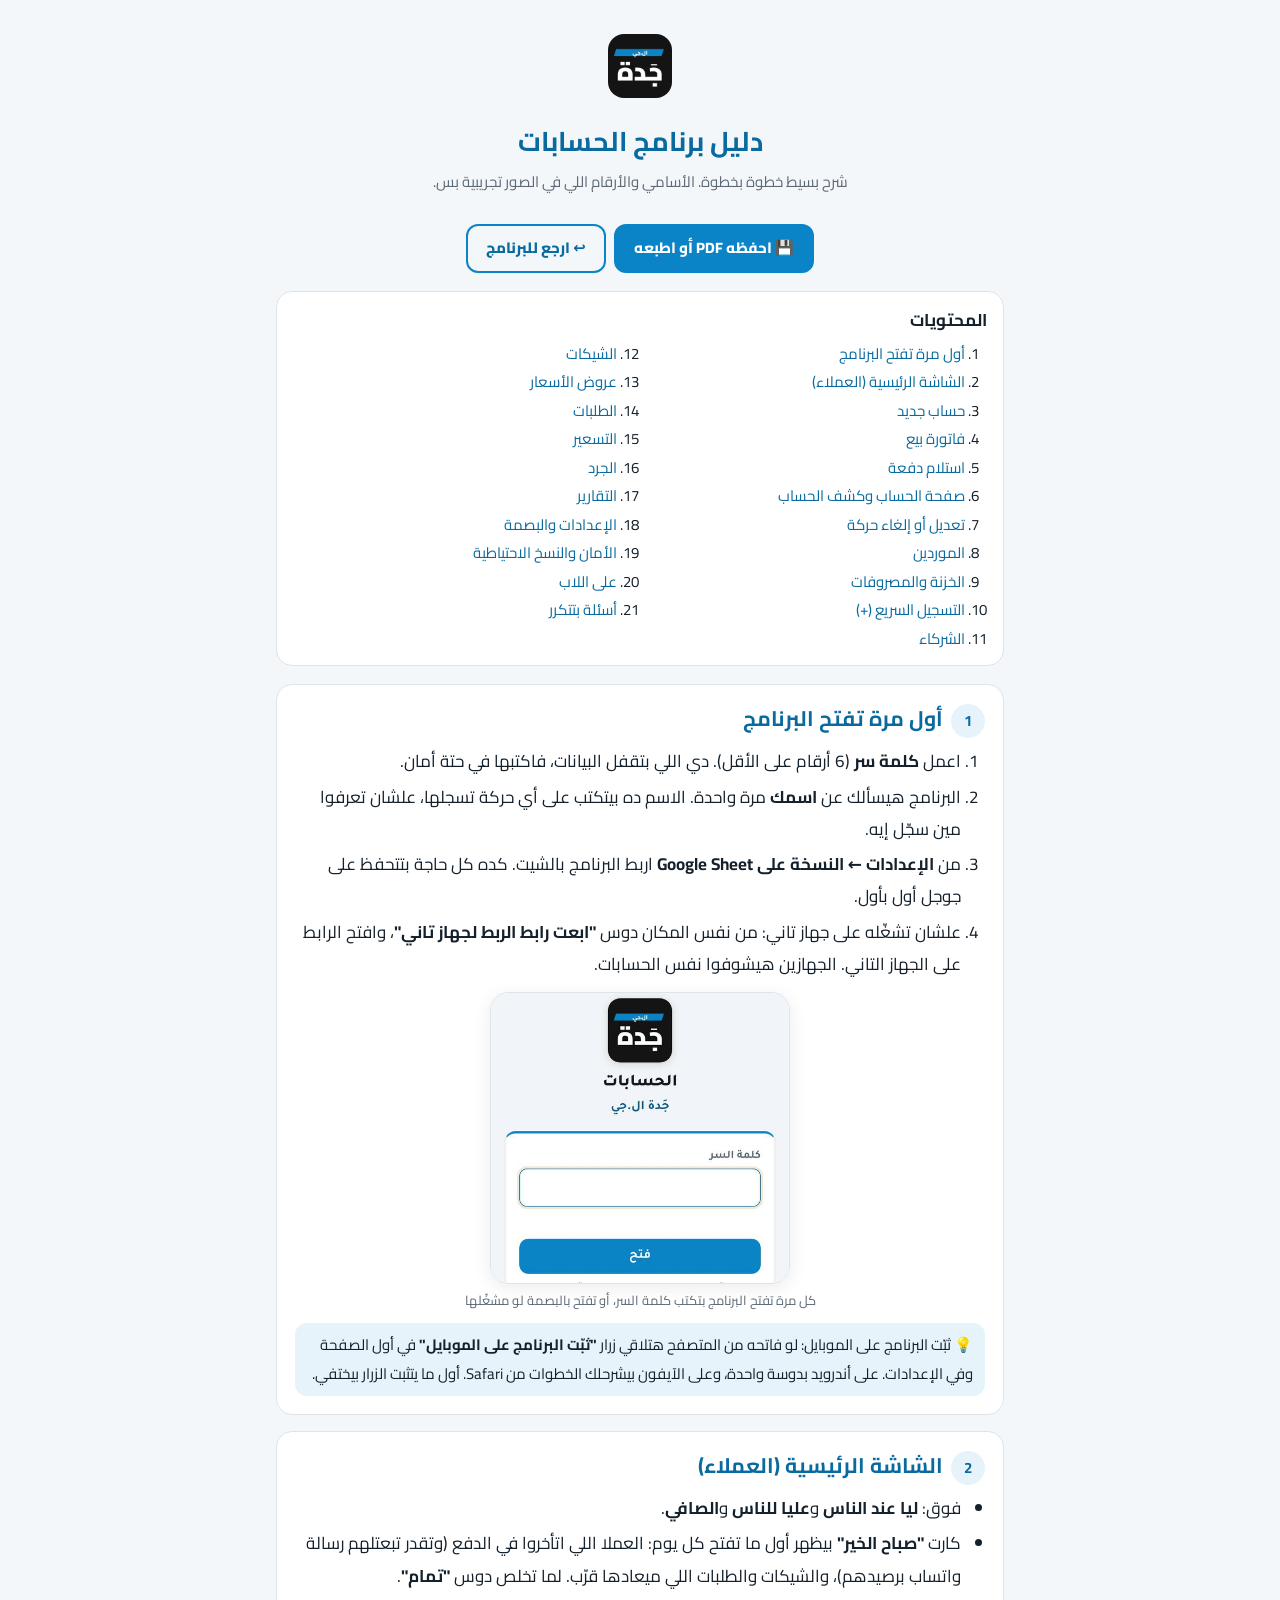
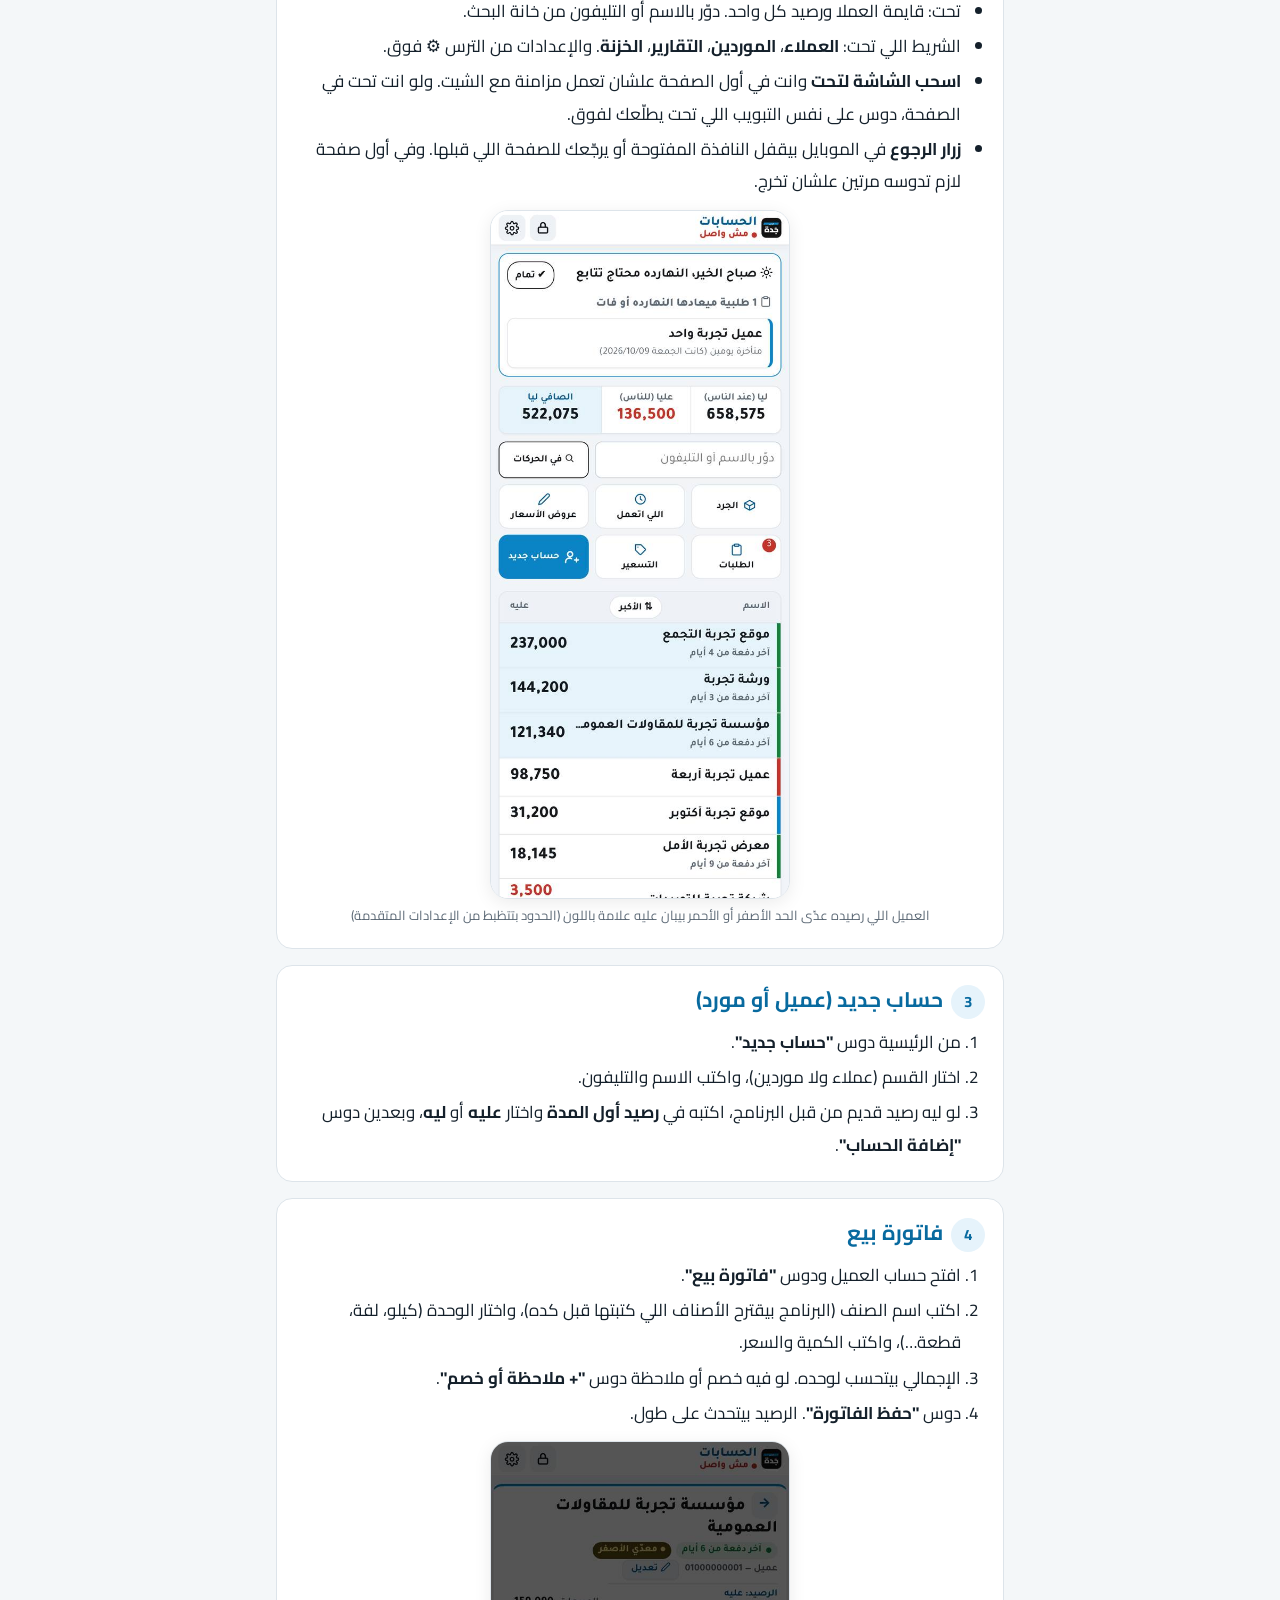
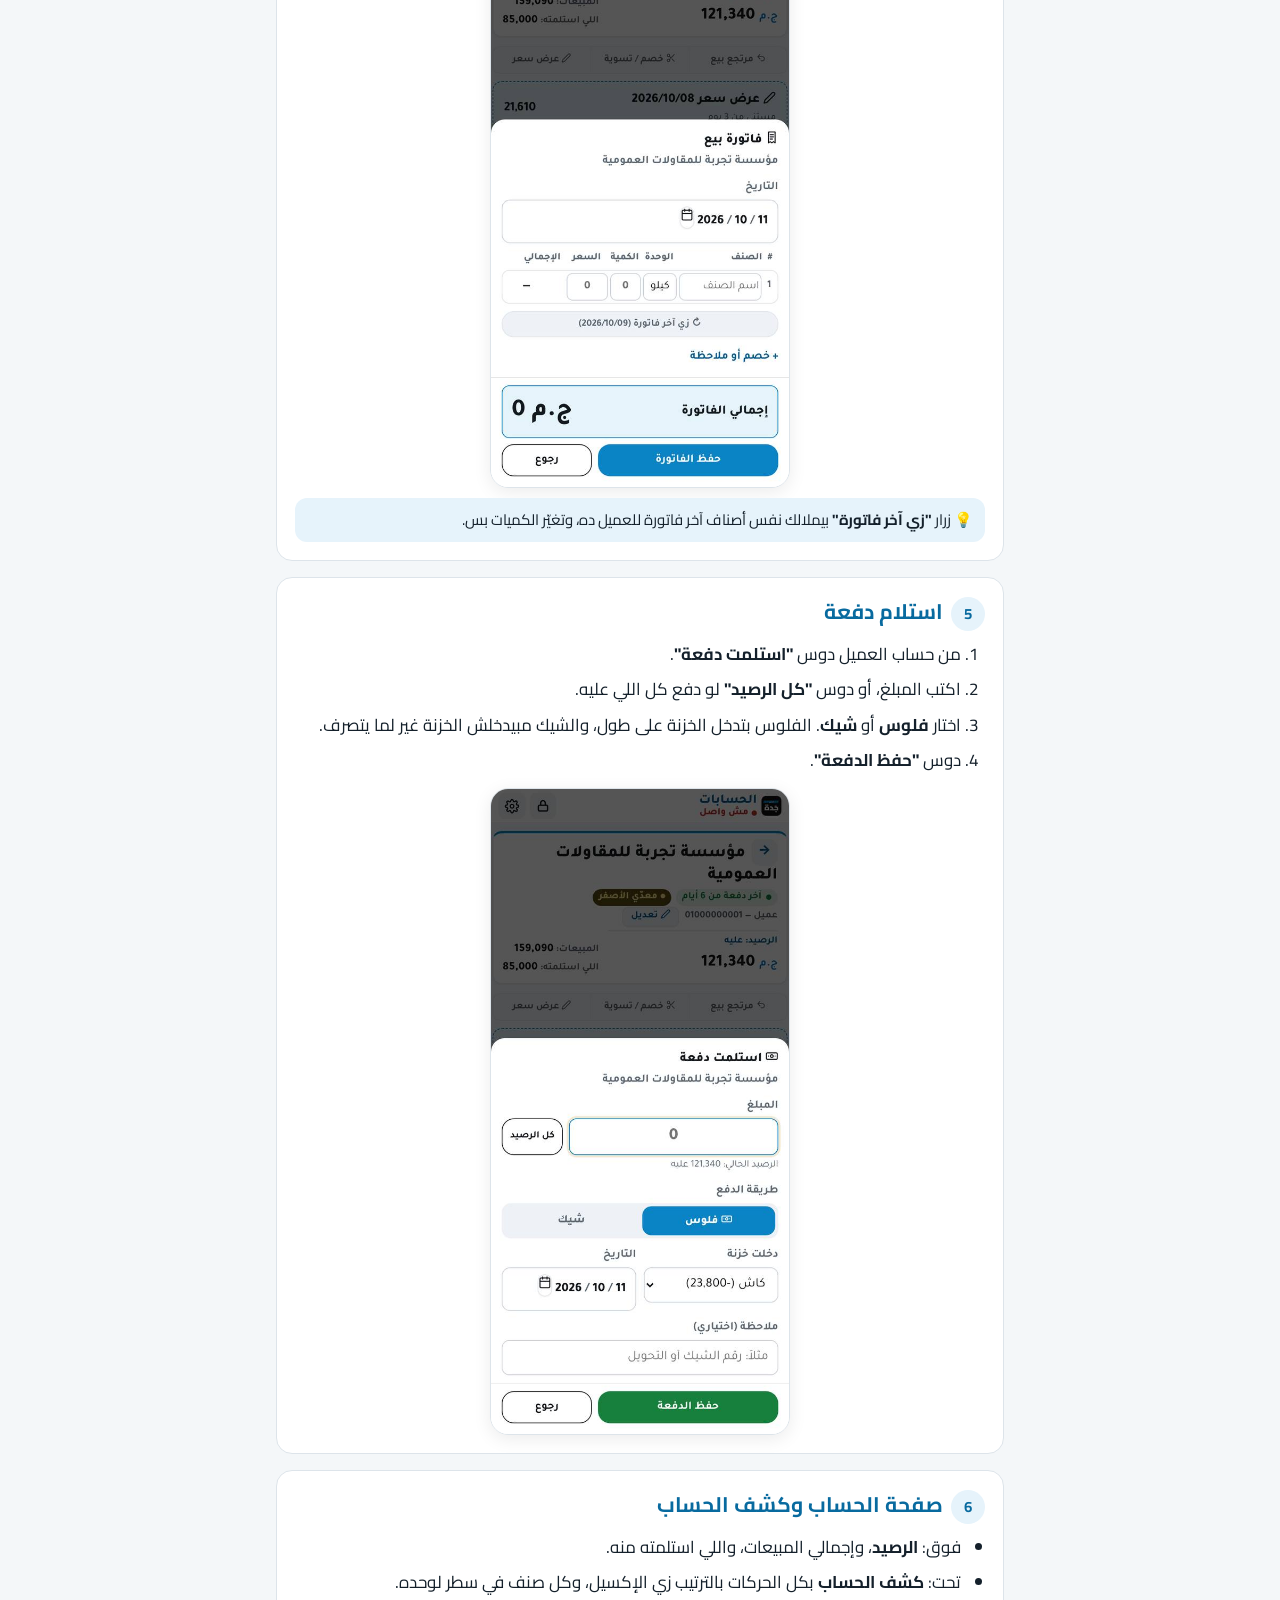
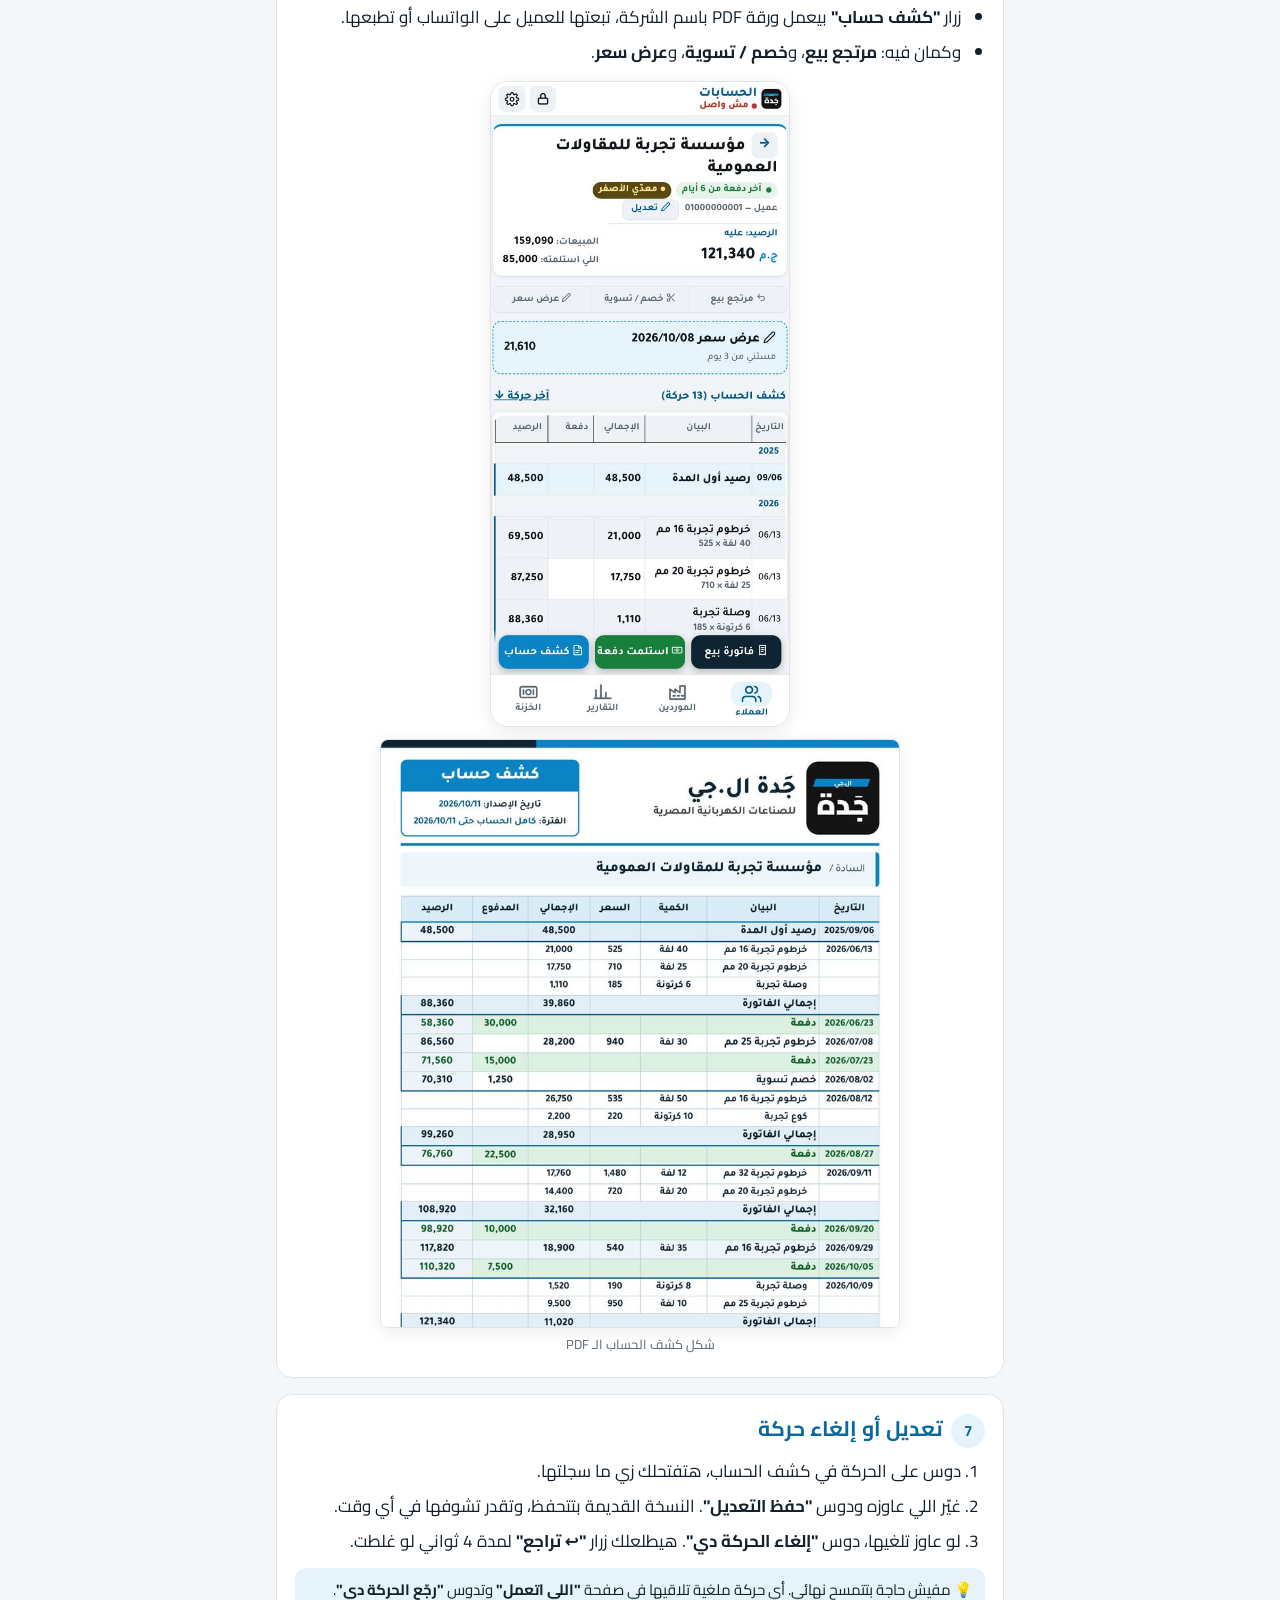
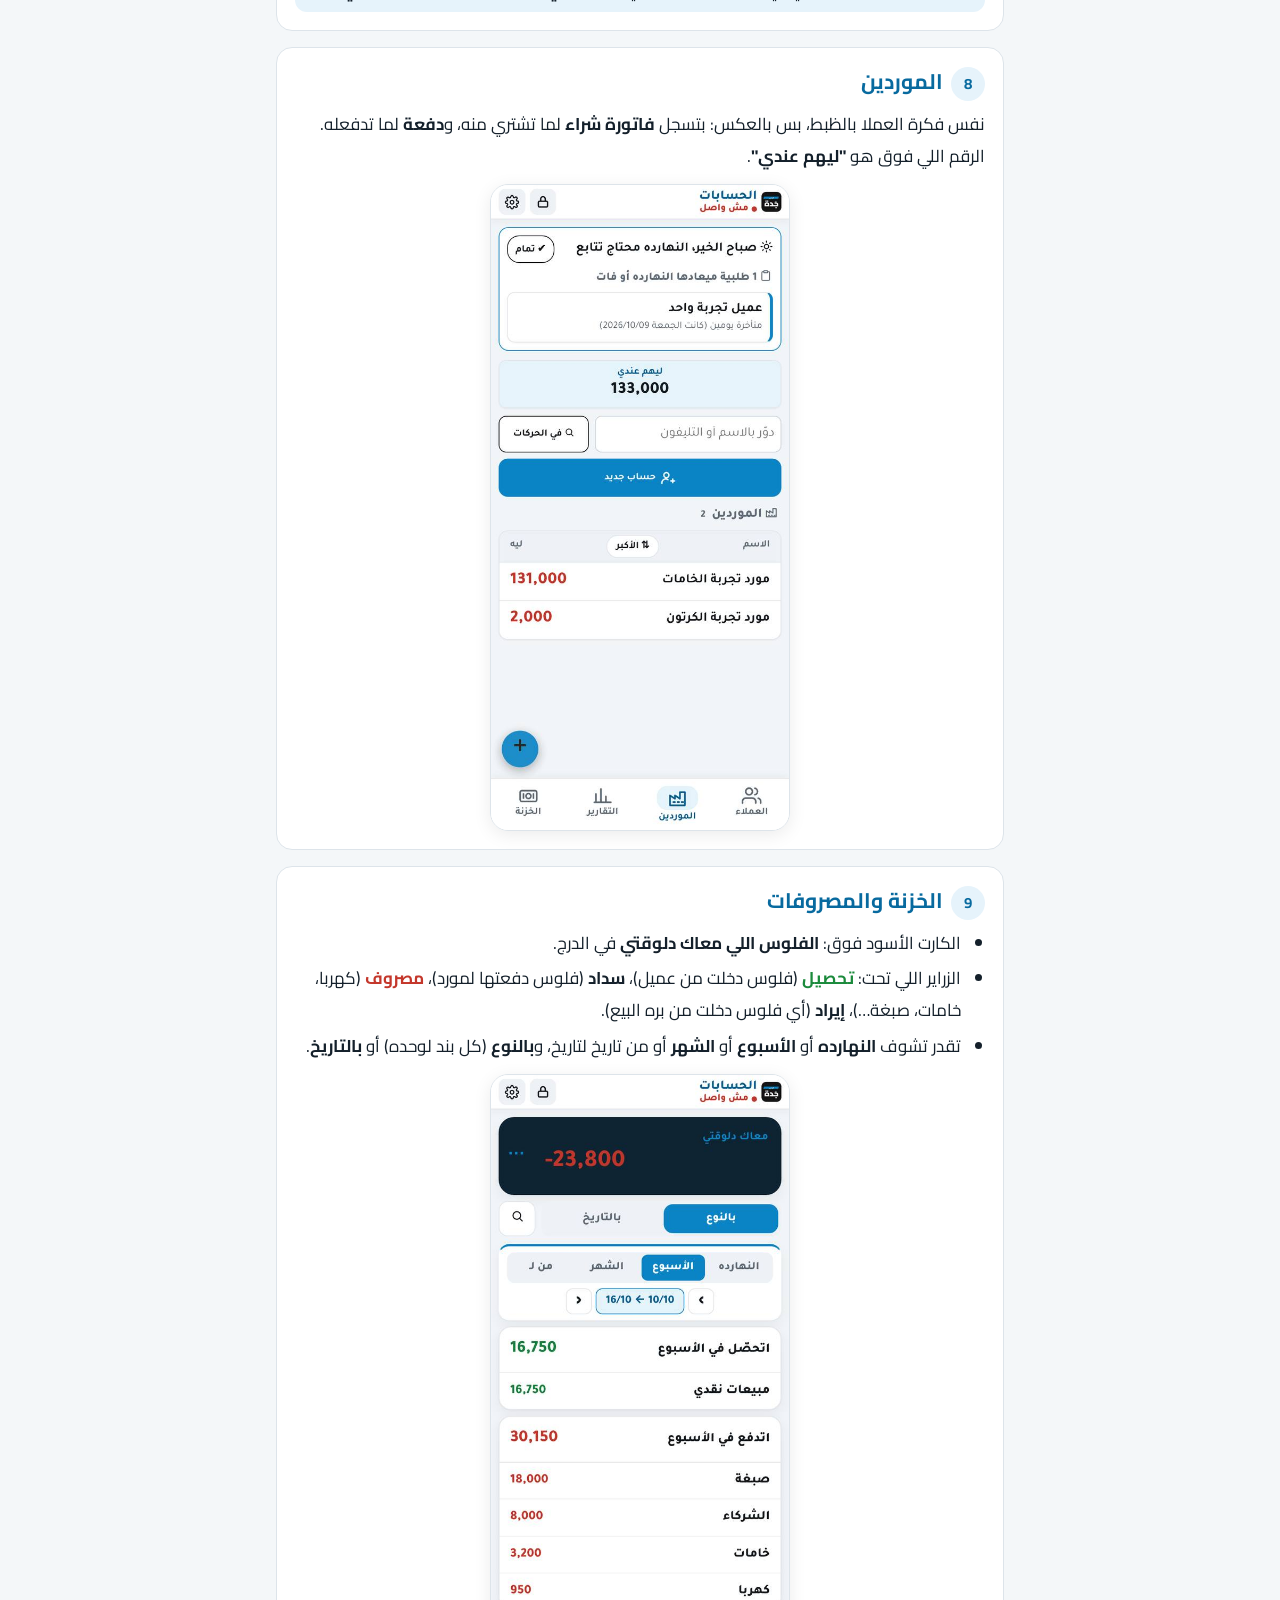
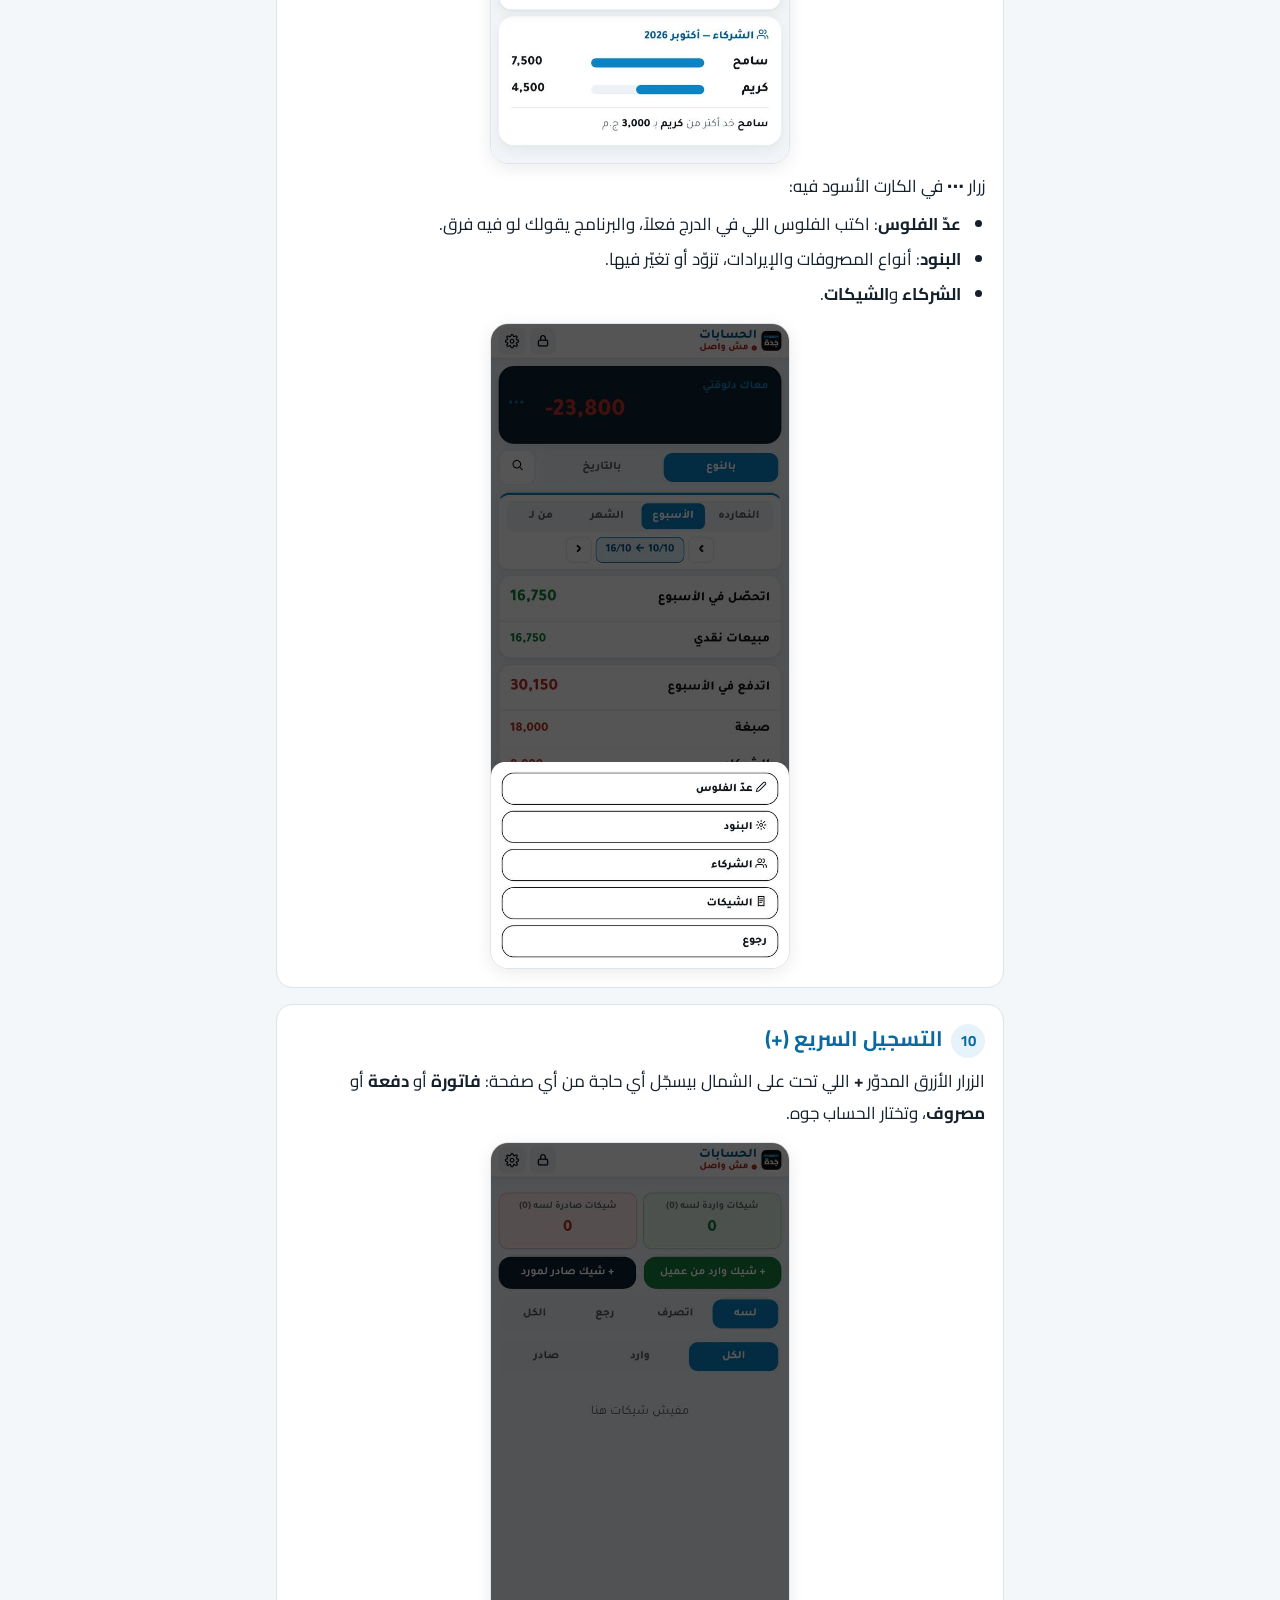
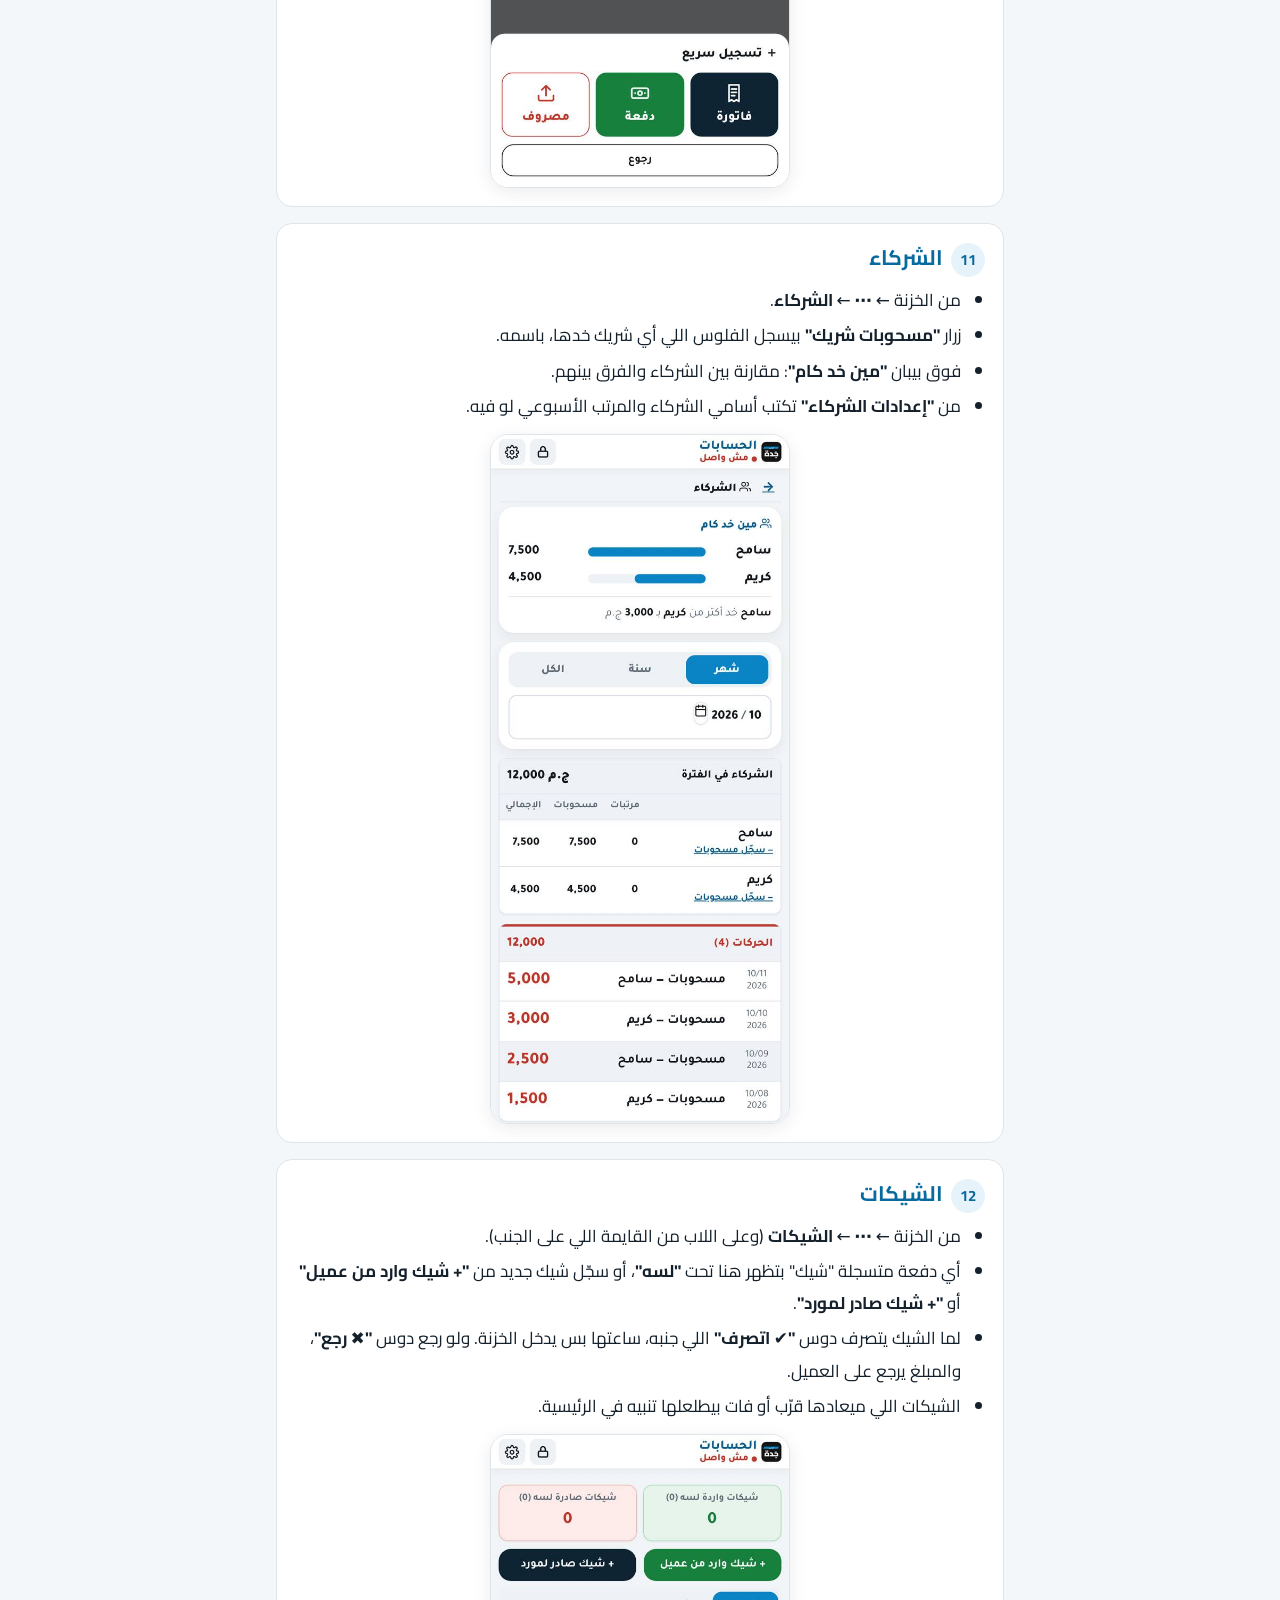
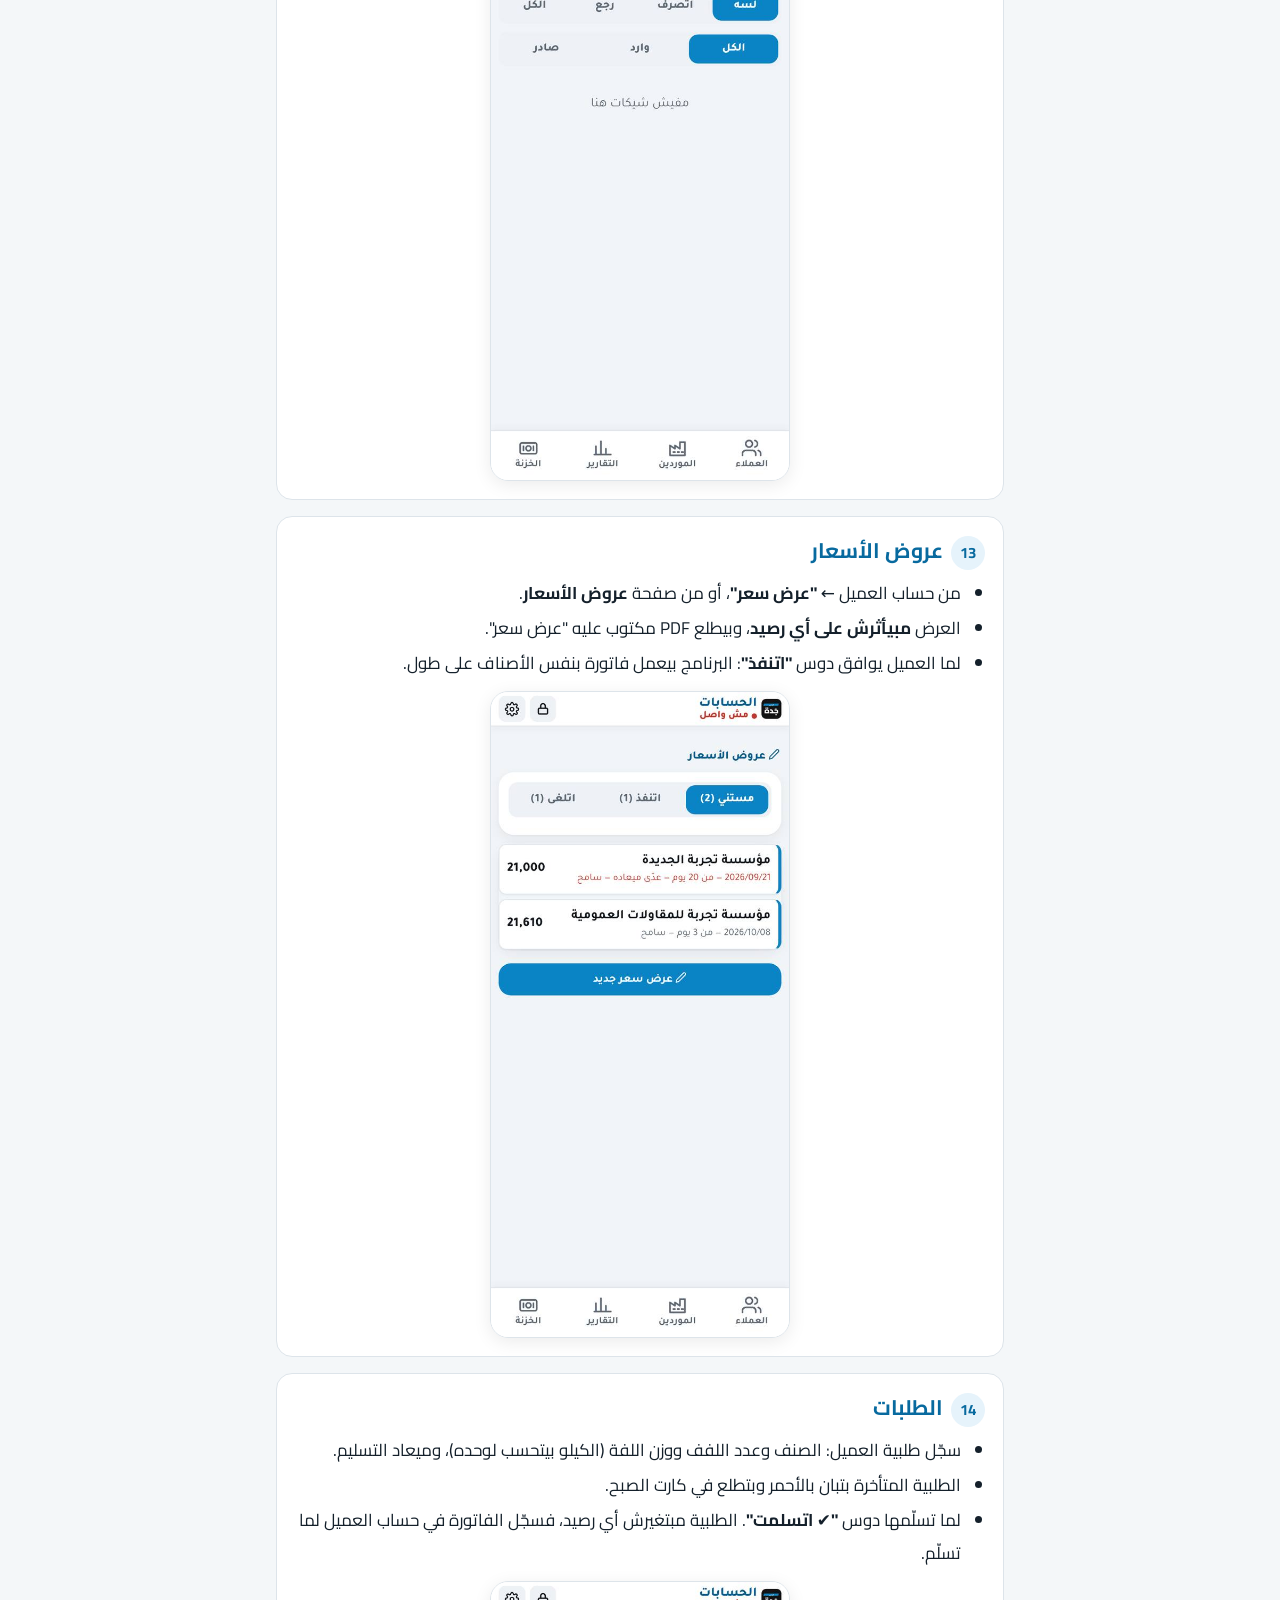
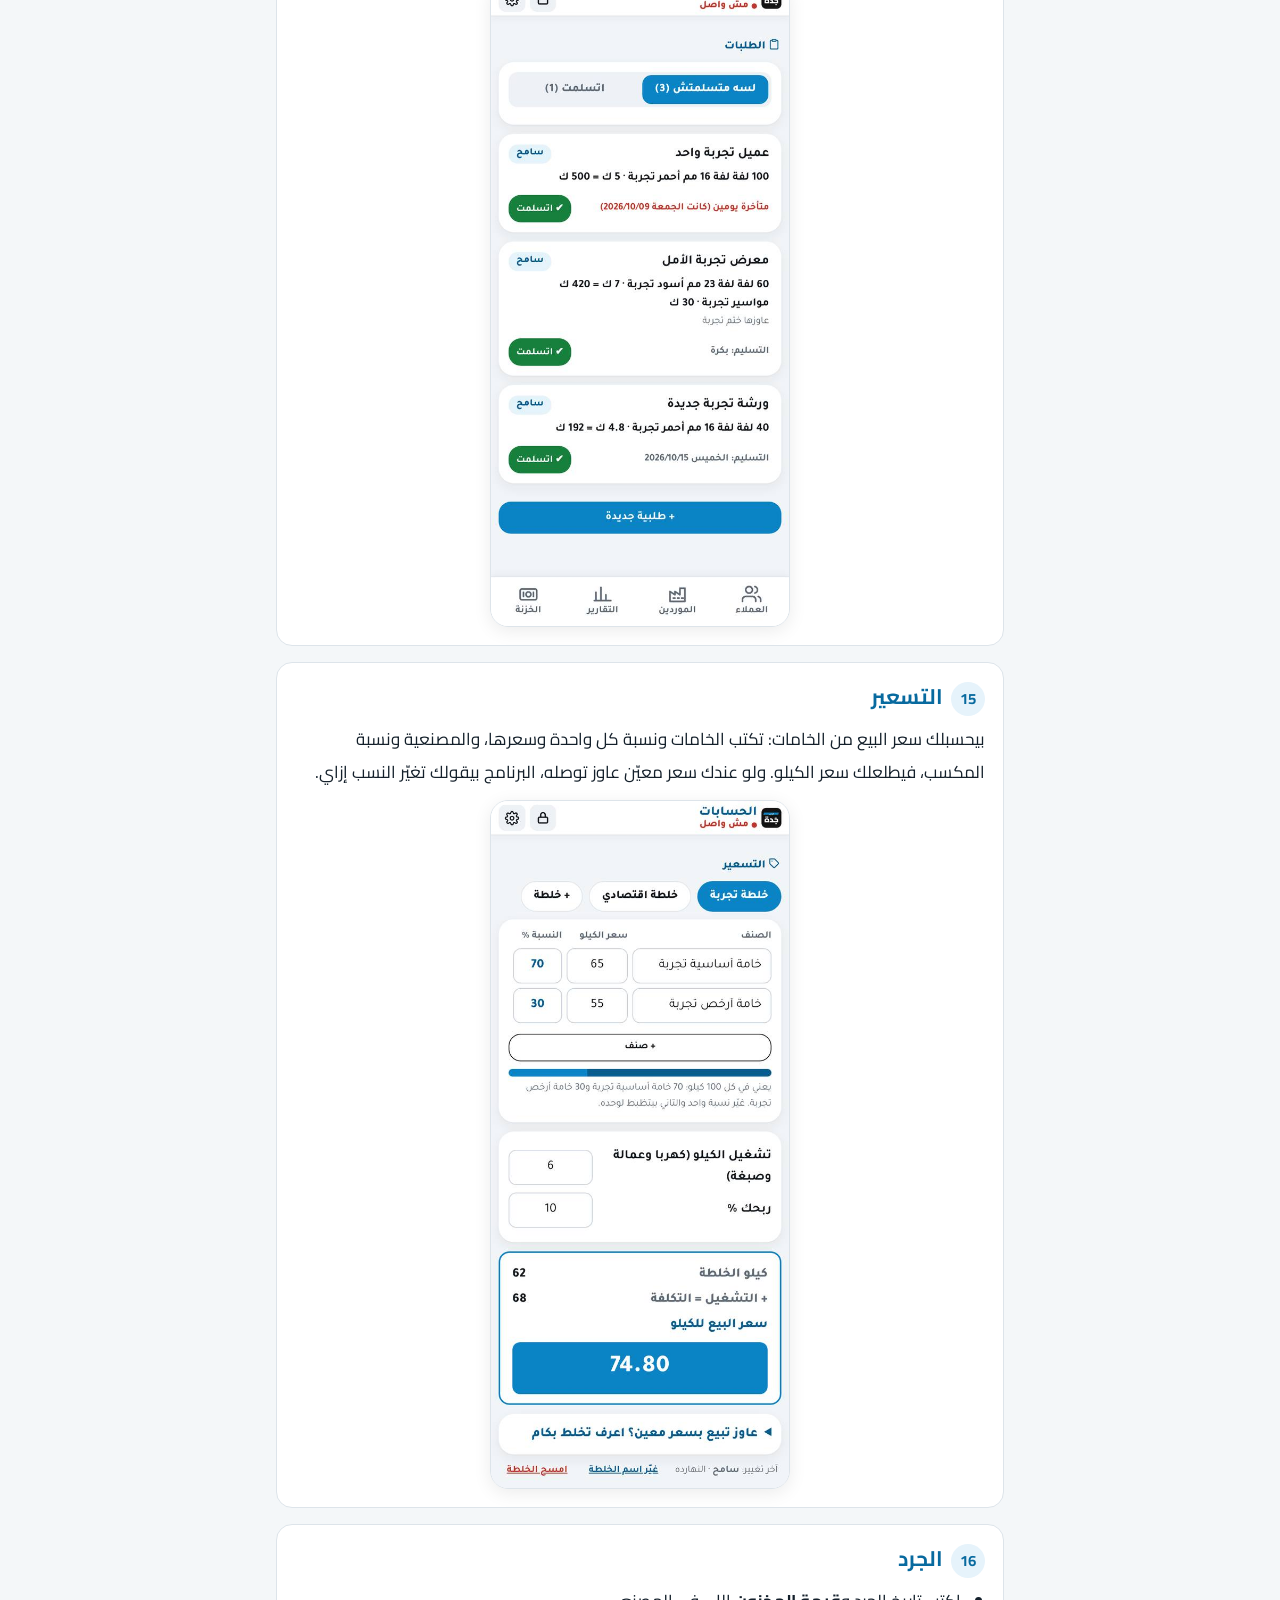
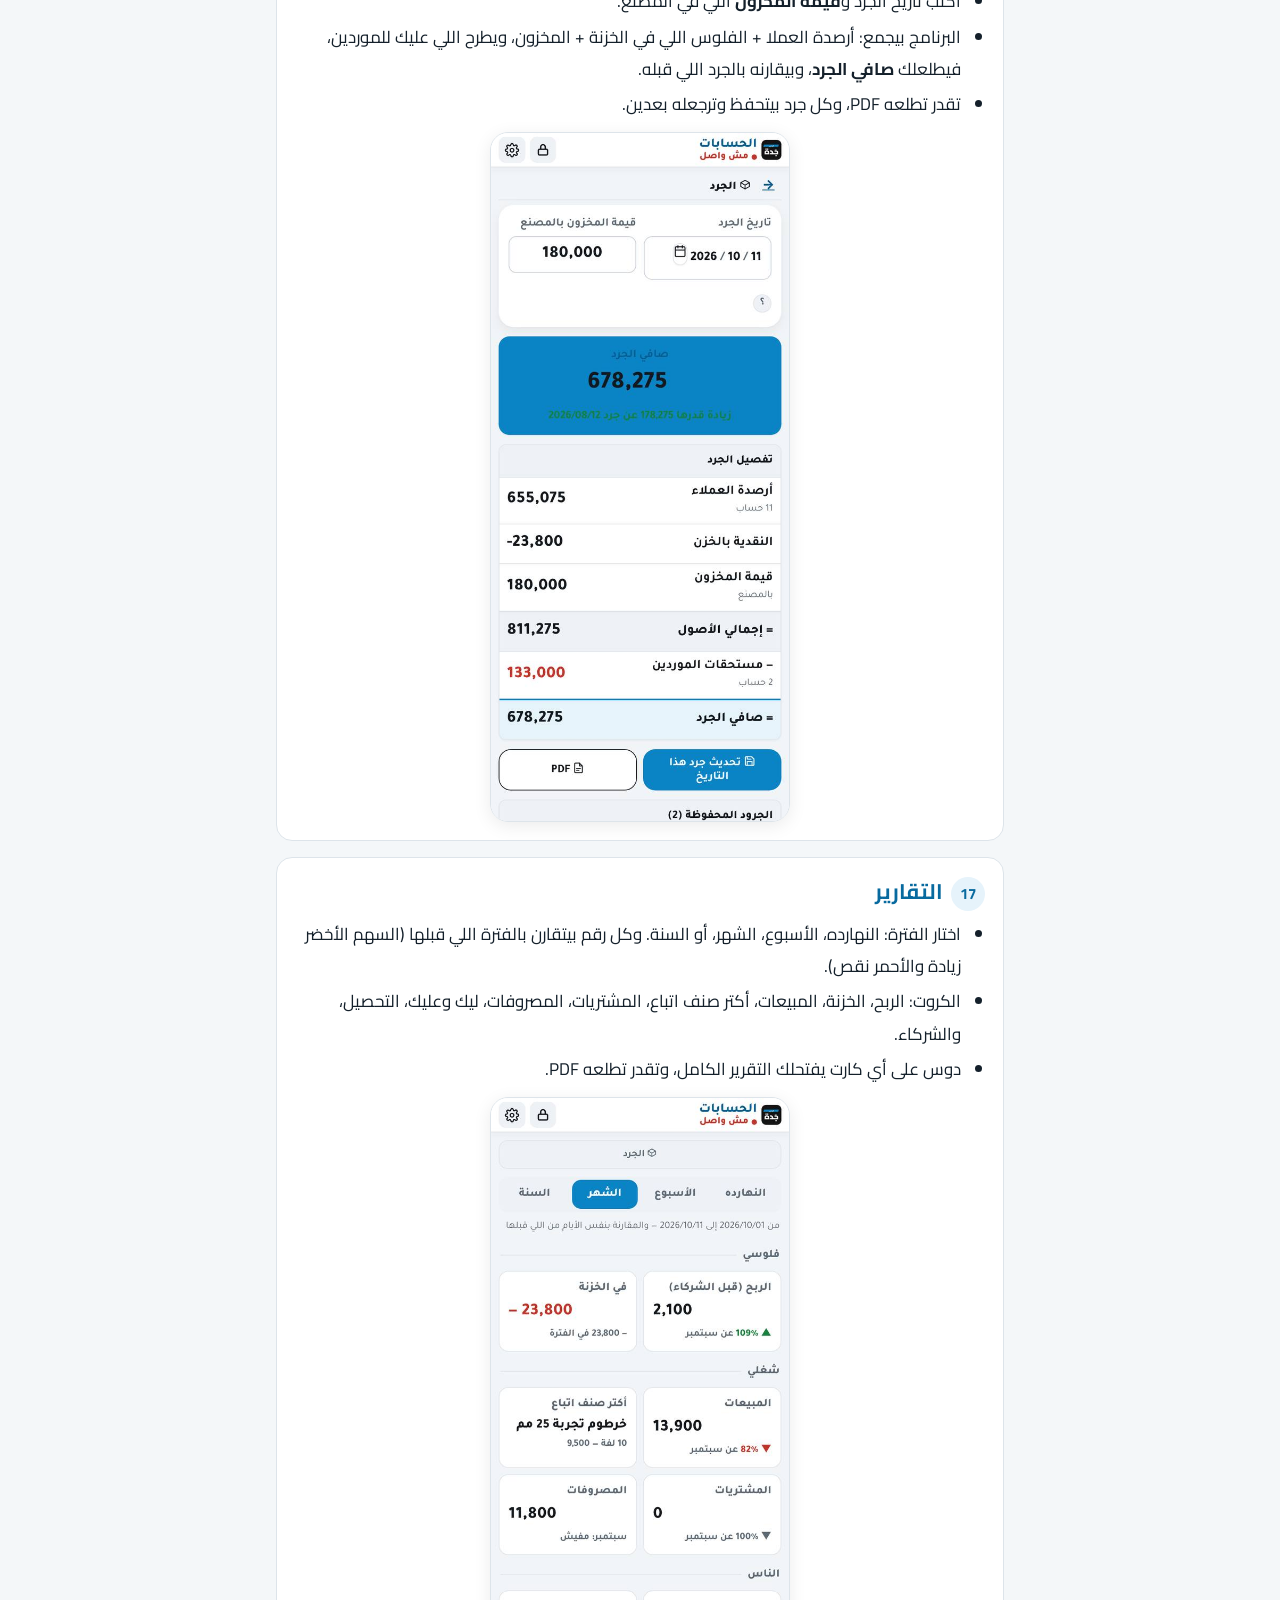
==== guide.html @ 456b5ae4 "زرار تثبيت البرنامج على الموبايل: بيظهر بس لو مفتوح من المتصفح (الرئيسية والإعدادات وشاشة أول مرة)، " ====
<!doctype html>
<html lang="ar" dir="rtl">
<head>
<meta charset="utf-8">
<meta name="viewport" content="width=device-width, initial-scale=1">
<title>دليل برنامج الحسابات</title>
<link rel="stylesheet" href="fonts/fonts.css">
<!-- دليل الاستخدام: صفحة لوحدها بتتفتح من الإعدادات. مش في SHELL بتاع sw.js علشان متبطّأش البرنامج، وبتتحفظ بعد أول فتحة. الصور في guide/ -->
<style>
:root{--gold:#0a84c6;--gold-d:#086a9f;--gold-l:#e6f3fb;--ink:#14202b;--sub:#5b6875;--line:#dde4ea;--bg:#f4f7f9;--card:#fff;--green:#1b8a3c;--red:#c4372b;
  --f1:13px;--f2:15px;--f3:17px;--f4:21px;--f5:27px}
@media (prefers-color-scheme:dark){:root{--ink:#e8eef3;--sub:#9fb0be;--line:#2c3a46;--bg:#0f171e;--card:#17222c;--gold-l:#123447}}
*{box-sizing:border-box}
body{margin:0;background:var(--bg);color:var(--ink);font-family:Cairo,Tajawal,system-ui,sans-serif;font-size:var(--f3);line-height:1.9}
.wrap{max-width:760px;margin:0 auto;padding:16px}
header{text-align:center;padding:18px 0 6px}
header img{width:64px;height:64px;border-radius:16px}
h1{font-size:var(--f5);margin:8px 0 0;color:var(--gold-d)}
.sub{color:var(--sub);font-size:var(--f2);margin:0 0 12px}
.bar{display:flex;gap:8px;justify-content:center;flex-wrap:wrap;margin:10px 0 18px}
.btn{display:inline-block;border:2px solid var(--gold);background:var(--gold);color:#fff;border-radius:12px;padding:8px 18px;font:inherit;font-size:var(--f2);font-weight:800;text-decoration:none;cursor:pointer}
.btn.line{background:none;color:var(--gold-d)}
nav.toc{background:var(--card);border:1px solid var(--line);border-radius:16px;padding:12px 16px;margin-bottom:18px}
nav.toc b{display:block;font-size:var(--f3);margin-bottom:4px}
nav.toc ol{margin:0;padding-inline-start:22px;columns:2;column-gap:24px;font-size:var(--f2)}
nav.toc a{color:var(--gold-d);text-decoration:none}
section{background:var(--card);border:1px solid var(--line);border-radius:16px;padding:14px 18px;margin-bottom:16px;break-inside:avoid-page}
h2{font-size:var(--f4);margin:0 0 6px;color:var(--gold-d)}
h2 span{display:inline-block;min-width:34px;height:34px;line-height:34px;text-align:center;border-radius:50%;background:var(--gold-l);margin-inline-end:8px;font-size:var(--f2)}
p{margin:6px 0}
ol.st,ul.st{margin:6px 0;padding-inline-start:24px}
ol.st li,ul.st li{margin:3px 0}
.shot{display:block;margin:12px auto 4px;width:100%;max-width:300px;border-radius:18px;border:1px solid var(--line);box-shadow:0 4px 18px rgba(0,0,0,.08)}
.shot.wide{max-width:520px;border-radius:8px}
.cap{text-align:center;color:var(--sub);font-size:var(--f1);margin:0 0 6px}
.tip{background:var(--gold-l);border-radius:12px;padding:8px 12px;margin:10px 0 4px;font-size:var(--f2)}
.warn{background:#fdecea;color:var(--red);border-radius:12px;padding:8px 12px;margin:10px 0 4px;font-size:var(--f2);font-weight:700}
@media (prefers-color-scheme:dark){.warn{background:#3a1d1a}}
.k{display:inline-block;border:1px solid var(--line);border-bottom-width:3px;border-radius:6px;padding:0 7px;font-size:var(--f1);font-weight:800;direction:ltr}
b.g{color:var(--green)}b.r{color:var(--red)}
footer{text-align:center;color:var(--sub);font-size:var(--f1);padding:6px 0 24px}
@media (max-width:520px){nav.toc ol{columns:1}}
@media print{
  :root{--ink:#000;--bg:#fff;--card:#fff;--line:#ccc}
  .bar{display:none}
  body{font-size:var(--f2)}
  section{box-shadow:none}
  .shot{max-width:240px;box-shadow:none}
  a{color:inherit}
}
</style>
</head>
<body>
<div class="wrap">
<header>
  <img src="icons/icon-192.png" alt="">
  <h1>دليل برنامج الحسابات</h1>
  <p class="sub">شرح بسيط خطوة بخطوة. الأسامي والأرقام اللي في الصور تجريبية بس.</p>
</header>
<div class="bar">
  <button class="btn" type="button" onclick="print()">💾 احفظه PDF أو اطبعه</button>
  <a class="btn line" href="accounts.html">↩ ارجع للبرنامج</a>
</div>

<nav class="toc"><b>المحتويات</b><ol>
  <li><a href="#s1">أول مرة تفتح البرنامج</a></li>
  <li><a href="#s2">الشاشة الرئيسية (العملاء)</a></li>
  <li><a href="#s3">حساب جديد</a></li>
  <li><a href="#s4">فاتورة بيع</a></li>
  <li><a href="#s5">استلام دفعة</a></li>
  <li><a href="#s6">صفحة الحساب وكشف الحساب</a></li>
  <li><a href="#s7">تعديل أو إلغاء حركة</a></li>
  <li><a href="#s8">الموردين</a></li>
  <li><a href="#s9">الخزنة والمصروفات</a></li>
  <li><a href="#s10">التسجيل السريع (+)</a></li>
  <li><a href="#s11">الشركاء</a></li>
  <li><a href="#s12">الشيكات</a></li>
  <li><a href="#s13">عروض الأسعار</a></li>
  <li><a href="#s14">الطلبات</a></li>
  <li><a href="#s15">التسعير</a></li>
  <li><a href="#s16">الجرد</a></li>
  <li><a href="#s17">التقارير</a></li>
  <li><a href="#s18">الإعدادات والبصمة</a></li>
  <li><a href="#s19">الأمان والنسخ الاحتياطية</a></li>
  <li><a href="#s20">على اللاب</a></li>
  <li><a href="#s21">أسئلة بتتكرر</a></li>
</ol></nav>

<section id="s1">
  <h2><span>1</span>أول مرة تفتح البرنامج</h2>
  <ol class="st">
    <li>اعمل <b>كلمة سر</b> (6 أرقام على الأقل). دي اللي بتقفل البيانات، فاكتبها في حتة أمان.</li>
    <li>البرنامج هيسألك عن <b>اسمك</b> مرة واحدة. الاسم ده بيتكتب على أي حركة تسجلها، علشان تعرفوا مين سجّل إيه.</li>
    <li>من <b>الإعدادات ← النسخة على Google Sheet</b> اربط البرنامج بالشيت. كده كل حاجة بتتحفظ على جوجل أول بأول.</li>
    <li>علشان تشغّله على جهاز تاني: من نفس المكان دوس <b>"ابعت رابط الربط لجهاز تاني"</b>، وافتح الرابط على الجهاز التاني. الجهازين هيشوفوا نفس الحسابات.</li>
  </ol>
  <img class="shot" src="guide/lock.jpg" alt="شاشة كلمة السر" loading="lazy">
  <p class="cap">كل مرة تفتح البرنامج بتكتب كلمة السر، أو تفتح بالبصمة لو مشغّلها</p>
  <div class="tip">💡 ثبّت البرنامج على الموبايل: لو فاتحه من المتصفح هتلاقي زرار <b>"ثبّت البرنامج على الموبايل"</b> في أول الصفحة وفي الإعدادات. على أندرويد بدوسة واحدة، وعلى الآيفون بيشرحلك الخطوات من Safari. أول ما يتثبت الزرار بيختفي.</div>
</section>

<section id="s2">
  <h2><span>2</span>الشاشة الرئيسية (العملاء)</h2>
  <ul class="st">
    <li>فوق: <b>ليا عند الناس</b> و<b>عليا للناس</b> و<b>الصافي</b>.</li>
    <li>كارت <b>"صباح الخير"</b> بيظهر أول ما تفتح كل يوم: العملا اللي اتأخروا في الدفع (وتقدر تبعتلهم رسالة واتساب برصيدهم)، والشيكات والطلبات اللي ميعادها قرّب. لما تخلص دوس <b>"تمام"</b>.</li>
    <li>تحت: قايمة العملا ورصيد كل واحد. دوّر بالاسم أو التليفون من خانة البحث.</li>
    <li>الشريط اللي تحت: <b>العملاء</b>، <b>الموردين</b>، <b>التقارير</b>، <b>الخزنة</b>. والإعدادات من الترس ⚙ فوق.</li>
    <li><b>اسحب الشاشة لتحت</b> وانت في أول الصفحة علشان تعمل مزامنة مع الشيت. ولو انت تحت في الصفحة، دوس على نفس التبويب اللي تحت يطلّعك لفوق.</li>
    <li><b>زرار الرجوع</b> في الموبايل بيقفل النافذة المفتوحة أو يرجّعك للصفحة اللي قبلها. وفي أول صفحة لازم تدوسه مرتين علشان تخرج.</li>
  </ul>
  <img class="shot" src="guide/home.jpg" alt="الشاشة الرئيسية" loading="lazy">
  <p class="cap">العميل اللي رصيده عدّى الحد الأصفر أو الأحمر بيبان عليه علامة باللون (الحدود بتتظبط من الإعدادات المتقدمة)</p>
</section>

<section id="s3">
  <h2><span>3</span>حساب جديد (عميل أو مورد)</h2>
  <ol class="st">
    <li>من الرئيسية دوس <b>"حساب جديد"</b>.</li>
    <li>اختار القسم (عملاء ولا موردين)، واكتب الاسم والتليفون.</li>
    <li>لو ليه رصيد قديم من قبل البرنامج، اكتبه في <b>رصيد أول المدة</b> واختار <b>عليه</b> أو <b>ليه</b>، وبعدين دوس <b>"إضافة الحساب"</b>.</li>
  </ol>
</section>

<section id="s4">
  <h2><span>4</span>فاتورة بيع</h2>
  <ol class="st">
    <li>افتح حساب العميل ودوس <b>"فاتورة بيع"</b>.</li>
    <li>اكتب اسم الصنف (البرنامج بيقترح الأصناف اللي كتبتها قبل كده)، واختار الوحدة (كيلو، لفة، قطعة…)، واكتب الكمية والسعر.</li>
    <li>الإجمالي بيتحسب لوحده. لو فيه خصم أو ملاحظة دوس <b>"+ ملاحظة أو خصم"</b>.</li>
    <li>دوس <b>"حفظ الفاتورة"</b>. الرصيد بيتحدث على طول.</li>
  </ol>
  <img class="shot" src="guide/inv.jpg" alt="فاتورة بيع" loading="lazy">
  <div class="tip">💡 زرار <b>"زي آخر فاتورة"</b> بيملالك نفس أصناف آخر فاتورة للعميل ده، وتغيّر الكميات بس.</div>
</section>

<section id="s5">
  <h2><span>5</span>استلام دفعة</h2>
  <ol class="st">
    <li>من حساب العميل دوس <b>"استلمت دفعة"</b>.</li>
    <li>اكتب المبلغ، أو دوس <b>"كل الرصيد"</b> لو دفع كل اللي عليه.</li>
    <li>اختار <b>فلوس</b> أو <b>شيك</b>. الفلوس بتدخل الخزنة على طول، والشيك مبيدخلش الخزنة غير لما يتصرف.</li>
    <li>دوس <b>"حفظ الدفعة"</b>.</li>
  </ol>
  <img class="shot" src="guide/pay.jpg" alt="استلام دفعة" loading="lazy">
</section>

<section id="s6">
  <h2><span>6</span>صفحة الحساب وكشف الحساب</h2>
  <ul class="st">
    <li>فوق: <b>الرصيد</b>، وإجمالي المبيعات، واللي استلمته منه.</li>
    <li>تحت: <b>كشف الحساب</b> بكل الحركات بالترتيب زي الإكسيل، وكل صنف في سطر لوحده.</li>
    <li>زرار <b>"كشف حساب"</b> بيعمل ورقة PDF باسم الشركة، تبعتها للعميل على الواتساب أو تطبعها.</li>
    <li>وكمان فيه: <b>مرتجع بيع</b>، و<b>خصم / تسوية</b>، و<b>عرض سعر</b>.</li>
  </ul>
  <img class="shot" src="guide/party.jpg" alt="صفحة الحساب" loading="lazy">
  <img class="shot wide" src="guide/pdf.jpg" alt="كشف حساب PDF" loading="lazy">
  <p class="cap">شكل كشف الحساب الـ PDF</p>
</section>

<section id="s7">
  <h2><span>7</span>تعديل أو إلغاء حركة</h2>
  <ol class="st">
    <li>دوس على الحركة في كشف الحساب، هتفتحلك زي ما سجلتها.</li>
    <li>غيّر اللي عاوزه ودوس <b>"حفظ التعديل"</b>. النسخة القديمة بتتحفظ، وتقدر تشوفها في أي وقت.</li>
    <li>لو عاوز تلغيها، دوس <b>"إلغاء الحركة دي"</b>. هيطلعلك زرار <b>"↩ تراجع"</b> لمدة 4 ثواني لو غلطت.</li>
  </ol>
  <div class="tip">💡 مفيش حاجة بتتمسح نهائي. أي حركة ملغية تلاقيها في صفحة <b>"اللي اتعمل"</b> وتدوس <b>"رجّع الحركة دي"</b>.</div>
</section>

<section id="s8">
  <h2><span>8</span>الموردين</h2>
  <p>نفس فكرة العملا بالظبط، بس بالعكس: بتسجل <b>فاتورة شراء</b> لما تشتري منه، و<b>دفعة</b> لما تدفعله. الرقم اللي فوق هو <b>"ليهم عندي"</b>.</p>
  <img class="shot" src="guide/sup.jpg" alt="الموردين" loading="lazy">
</section>

<section id="s9">
  <h2><span>9</span>الخزنة والمصروفات</h2>
  <ul class="st">
    <li>الكارت الأسود فوق: <b>الفلوس اللي معاك دلوقتي</b> في الدرج.</li>
    <li>الزراير اللي تحت: <b class="g">تحصيل</b> (فلوس دخلت من عميل)، <b>سداد</b> (فلوس دفعتها لمورد)، <b class="r">مصروف</b> (كهربا، خامات، صبغة…)، <b>إيراد</b> (أي فلوس دخلت من بره البيع).</li>
    <li>تقدر تشوف <b>النهارده</b> أو <b>الأسبوع</b> أو <b>الشهر</b> أو من تاريخ لتاريخ، و<b>بالنوع</b> (كل بند لوحده) أو <b>بالتاريخ</b>.</li>
  </ul>
  <img class="shot" src="guide/cash.jpg" alt="الخزنة" loading="lazy">
  <p>زرار <b>⋯</b> في الكارت الأسود فيه:</p>
  <ul class="st">
    <li><b>عدّ الفلوس</b>: اكتب الفلوس اللي في الدرج فعلاً، والبرنامج يقولك لو فيه فرق.</li>
    <li><b>البنود</b>: أنواع المصروفات والإيرادات، تزوّد أو تغيّر فيها.</li>
    <li><b>الشركاء</b> و<b>الشيكات</b>.</li>
  </ul>
  <img class="shot" src="guide/more.jpg" alt="قايمة الخزنة" loading="lazy">
</section>

<section id="s10">
  <h2><span>10</span>التسجيل السريع (+)</h2>
  <p>الزرار الأزرق المدوّر <b>+</b> اللي تحت على الشمال بيسجّل أي حاجة من أي صفحة: <b>فاتورة</b> أو <b>دفعة</b> أو <b>مصروف</b>، وتختار الحساب جوه.</p>
  <img class="shot" src="guide/quick.jpg" alt="التسجيل السريع" loading="lazy">
</section>

<section id="s11">
  <h2><span>11</span>الشركاء</h2>
  <ul class="st">
    <li>من الخزنة ← <b>⋯</b> ← <b>الشركاء</b>.</li>
    <li>زرار <b>"مسحوبات شريك"</b> بيسجل الفلوس اللي أي شريك خدها، باسمه.</li>
    <li>فوق بيبان <b>"مين خد كام"</b>: مقارنة بين الشركاء والفرق بينهم.</li>
    <li>من <b>"إعدادات الشركاء"</b> تكتب أسامي الشركاء والمرتب الأسبوعي لو فيه.</li>
  </ul>
  <img class="shot" src="guide/part.jpg" alt="الشركاء" loading="lazy">
</section>

<section id="s12">
  <h2><span>12</span>الشيكات</h2>
  <ul class="st">
    <li>من الخزنة ← <b>⋯</b> ← <b>الشيكات</b> (وعلى اللاب من القايمة اللي على الجنب).</li>
    <li>أي دفعة متسجلة "شيك" بتظهر هنا تحت <b>"لسه"</b>، أو سجّل شيك جديد من <b>"+ شيك وارد من عميل"</b> أو <b>"+ شيك صادر لمورد"</b>.</li>
    <li>لما الشيك يتصرف دوس <b>"✔ اتصرف"</b> اللي جنبه، ساعتها بس يدخل الخزنة. ولو رجع دوس <b>"✖ رجع"</b>، والمبلغ يرجع على العميل.</li>
    <li>الشيكات اللي ميعادها قرّب أو فات بيطلعلها تنبيه في الرئيسية.</li>
  </ul>
  <img class="shot" src="guide/chk.jpg" alt="الشيكات" loading="lazy">
</section>

<section id="s13">
  <h2><span>13</span>عروض الأسعار</h2>
  <ul class="st">
    <li>من حساب العميل ← <b>"عرض سعر"</b>، أو من صفحة <b>عروض الأسعار</b>.</li>
    <li>العرض <b>مبيأثرش على أي رصيد</b>، وبيطلع PDF مكتوب عليه "عرض سعر".</li>
    <li>لما العميل يوافق دوس <b>"اتنفذ"</b>: البرنامج بيعمل فاتورة بنفس الأصناف على طول.</li>
  </ul>
  <img class="shot" src="guide/qt.jpg" alt="عروض الأسعار" loading="lazy">
</section>

<section id="s14">
  <h2><span>14</span>الطلبات</h2>
  <ul class="st">
    <li>سجّل طلبية العميل: الصنف وعدد اللفف ووزن اللفة (الكيلو بيتحسب لوحده)، وميعاد التسليم.</li>
    <li>الطلبية المتأخرة بتبان بالأحمر وبتطلع في كارت الصبح.</li>
    <li>لما تسلّمها دوس <b>"✔ اتسلمت"</b>. الطلبية مبتغيرش أي رصيد، فسجّل الفاتورة في حساب العميل لما تسلّم.</li>
  </ul>
  <img class="shot" src="guide/ord.jpg" alt="الطلبات" loading="lazy">
</section>

<section id="s15">
  <h2><span>15</span>التسعير</h2>
  <p>بيحسبلك سعر البيع من الخامات: تكتب الخامات ونسبة كل واحدة وسعرها، والمصنعية ونسبة المكسب، فيطلعلك سعر الكيلو. ولو عندك سعر معيّن عاوز توصله، البرنامج بيقولك تغيّر النسب إزاي.</p>
  <img class="shot" src="guide/prc.jpg" alt="التسعير" loading="lazy">
</section>

<section id="s16">
  <h2><span>16</span>الجرد</h2>
  <ul class="st">
    <li>اكتب تاريخ الجرد و<b>قيمة المخزون</b> اللي في المصنع.</li>
    <li>البرنامج بيجمع: أرصدة العملا + الفلوس اللي في الخزنة + المخزون، ويطرح اللي عليك للموردين، فيطلعلك <b>صافي الجرد</b>، وبيقارنه بالجرد اللي قبله.</li>
    <li>تقدر تطلعه PDF، وكل جرد بيتحفظ وترجعله بعدين.</li>
  </ul>
  <img class="shot" src="guide/jrd.jpg" alt="الجرد" loading="lazy">
</section>

<section id="s17">
  <h2><span>17</span>التقارير</h2>
  <ul class="st">
    <li>اختار الفترة: النهارده، الأسبوع، الشهر، أو السنة. وكل رقم بيتقارن بالفترة اللي قبلها (السهم الأخضر زيادة والأحمر نقص).</li>
    <li>الكروت: الربح، الخزنة، المبيعات، أكتر صنف اتباع، المشتريات، المصروفات، ليك وعليك، التحصيل، والشركاء.</li>
    <li>دوس على أي كارت يفتحلك التقرير الكامل، وتقدر تطلعه PDF.</li>
  </ul>
  <img class="shot" src="guide/rep.jpg" alt="التقارير" loading="lazy">
</section>

<section id="s18">
  <h2><span>18</span>الإعدادات والبصمة</h2>
  <p>من الترس ⚙ فوق. كل كارت بيتفتح لما تدوس عليه:</p>
  <ul class="st">
    <li><b>المظهر</b>: فاتح أو ليلي، وحجم الخط.</li>
    <li><b>كلمة السر</b>: تغييرها.</li>
    <li><b>الفتح بالبصمة</b>: دوس <b>"شغّل الفتح بالبصمة"</b>، واكتب كلمة السر مرة، وحط صباعك أو وشك. بعد كده البرنامج هيطلب البصمة لوحده أول ما يفتح. بيشتغل على أندرويد وآيفون (لو الموبايل مش بيدعمها، الكارت مش هيظهر). وتقدر توقفها من نفس المكان.</li>
    <li><b>قفل الشهر</b>: بعد ما تراجع شهر وتبعت الكشوف اقفله، فمحدش يعدّل فيه بالغلط.</li>
    <li><b>بيانات الشركة في الـ PDF</b>: العنوان والتليفون والسجل التجاري والبطاقة الضريبية.</li>
    <li><b>فحص البيانات</b>: بيراجع إن كل الأرصدة مظبوطة.</li>
  </ul>
  <img class="shot" src="guide/set.jpg" alt="الإعدادات" loading="lazy">
</section>

<section id="s19">
  <h2><span>19</span>الأمان والنسخ الاحتياطية</h2>
  <ul class="st">
    <li>البيانات <b>متشفرة</b> على الجهاز، ومحدش يقدر يفتحها من غير كلمة السر.</li>
    <li>البرنامج بيقفل لوحده بعد <b>10 دقايق</b> من غير استخدام.</li>
    <li><b>Google Sheet</b>: كل حاجة بتتحفظ عليه أول بأول. العلامة اللي فوق تحت اسم البرنامج بتقولك لو متزامن ولا لأ.</li>
    <li><b>على اللاب</b>: من الإعدادات اختار فولدر (أحسن حاجة جوه Google Drive)، والبرنامج يحفظ فيه نسخة كل يوم لوحده. لو بقالك 3 أيام من غير نسخة هيطلعلك تنبيه أحمر.</li>
    <li><b>نسخة يومية على Drive</b>: من الإعدادات، وبتتركّب مرة واحدة بس.</li>
  </ul>
  <div class="warn">⚠️ لو نسيت كلمة السر: مفيش طريقة تفتح البيانات اللي على الجهاز. دوس "نسيت كلمة السر؟"، والبرنامج يمسح الجهاز ده وترجع تنزّل كل حاجة من الشيت. علشان كده لازم الشيت يبقى مربوط من أول يوم.</div>
</section>

<section id="s20">
  <h2><span>20</span>على اللاب</h2>
  <ul class="st">
    <li>القايمة على الجنب فيها كل الصفحات، والحساب بيفتح جنب قايمة العملا.</li>
    <li>اختصارات: وانت فاتح حساب <span class="k">F2</span> فاتورة بيع و<span class="k">F3</span> استلام دفعة، ومن أي مكان <span class="k">F4</span> تسجيل سريع.</li>
    <li><b>"بحث في كل الحركات"</b>: دوّر بمبلغ أو صنف أو ملاحظة في كل الحسابات مرة واحدة.</li>
  </ul>
</section>

<section id="s21">
  <h2><span>21</span>أسئلة بتتكرر</h2>
  <p><b>سجلت حاجة غلط؟</b> دوس عليها وعدّلها أو ألغيها، والقديم بيتحفظ.</p>
  <p><b>الجهاز التاني مش شايف اللي سجلته؟</b> اتأكد إن النت شغال وإن العلامة اللي فوق مكتوب فيها متزامن، أو اسحب الصفحة لتحت علشان تتحدث.</p>
  <p><b>غيرت الموبايل؟</b> افتح البرنامج على الموبايل الجديد، واربطه برابط الربط من الجهاز القديم أو اللاب، وكل حاجة هتنزل.</p>
  <p><b>البرنامج بيشتغل من غير نت؟</b> أيوه. سجّل عادي، وأول ما النت يرجع كل حاجة بتتبعت للشيت لوحدها.</p>
  <p><b>الرصيد مش مظبوط؟</b> من الإعدادات ← فحص البيانات، وبعدين راجع كشف حساب العميل حركة حركة.</p>
</section>

<footer>دليل برنامج الحسابات — جَدة ال.جي للصناعات الكهربائية المصرية</footer>
</div>
</body>
</html>
---- fonts/fonts.css ----
@font-face{font-family:'Cairo';font-style:normal;font-weight:400;font-display:swap;src:url(cairo-arabic-400-normal.woff2) format('woff2');unicode-range:U+0600-06FF,U+0750-077F,U+0870-088E,U+0890-0891,U+0898-08E1,U+08E3-08FF,U+200C-200E,U+2010-2011,U+204F,U+2E41,U+FB50-FDFF,U+FE70-FE74,U+FE76-FEFC}
@font-face{font-family:'Cairo';font-style:normal;font-weight:400;font-display:swap;src:url(cairo-latin-400-normal.woff2) format('woff2');unicode-range:U+0000-00FF,U+0131,U+0152-0153,U+02BB-02BC,U+02C6,U+02DA,U+02DC,U+0304,U+0308,U+0329,U+2000-206F,U+20AC,U+2122,U+2191,U+2193,U+2212,U+2215,U+FEFF,U+FFFD}
@font-face{font-family:'Cairo';font-style:normal;font-weight:600;font-display:swap;src:url(cairo-arabic-600-normal.woff2) format('woff2');unicode-range:U+0600-06FF,U+0750-077F,U+0870-088E,U+0890-0891,U+0898-08E1,U+08E3-08FF,U+200C-200E,U+2010-2011,U+204F,U+2E41,U+FB50-FDFF,U+FE70-FE74,U+FE76-FEFC}
@font-face{font-family:'Cairo';font-style:normal;font-weight:600;font-display:swap;src:url(cairo-latin-600-normal.woff2) format('woff2');unicode-range:U+0000-00FF,U+0131,U+0152-0153,U+02BB-02BC,U+02C6,U+02DA,U+02DC,U+0304,U+0308,U+0329,U+2000-206F,U+20AC,U+2122,U+2191,U+2193,U+2212,U+2215,U+FEFF,U+FFFD}
@font-face{font-family:'Cairo';font-style:normal;font-weight:700;font-display:swap;src:url(cairo-arabic-700-normal.woff2) format('woff2');unicode-range:U+0600-06FF,U+0750-077F,U+0870-088E,U+0890-0891,U+0898-08E1,U+08E3-08FF,U+200C-200E,U+2010-2011,U+204F,U+2E41,U+FB50-FDFF,U+FE70-FE74,U+FE76-FEFC}
@font-face{font-family:'Cairo';font-style:normal;font-weight:700;font-display:swap;src:url(cairo-latin-700-normal.woff2) format('woff2');unicode-range:U+0000-00FF,U+0131,U+0152-0153,U+02BB-02BC,U+02C6,U+02DA,U+02DC,U+0304,U+0308,U+0329,U+2000-206F,U+20AC,U+2122,U+2191,U+2193,U+2212,U+2215,U+FEFF,U+FFFD}
@font-face{font-family:'Cairo';font-style:normal;font-weight:800;font-display:swap;src:url(cairo-arabic-800-normal.woff2) format('woff2');unicode-range:U+0600-06FF,U+0750-077F,U+0870-088E,U+0890-0891,U+0898-08E1,U+08E3-08FF,U+200C-200E,U+2010-2011,U+204F,U+2E41,U+FB50-FDFF,U+FE70-FE74,U+FE76-FEFC}
@font-face{font-family:'Cairo';font-style:normal;font-weight:800;font-display:swap;src:url(cairo-latin-800-normal.woff2) format('woff2');unicode-range:U+0000-00FF,U+0131,U+0152-0153,U+02BB-02BC,U+02C6,U+02DA,U+02DC,U+0304,U+0308,U+0329,U+2000-206F,U+20AC,U+2122,U+2191,U+2193,U+2212,U+2215,U+FEFF,U+FFFD}
@font-face{
  font-family: 'Tajawal';
  font-style: normal;
  font-weight: 400;
  font-display: swap;
  src: url(taj-arabic-400.woff2) format('woff2');
  unicode-range: U+0600-06FF, U+0750-077F, U+0870-0891, U+0897-08E1, U+08E3-08FF, U+200C-200E, U+2010-2011, U+204F, U+2E41, U+FB50-FDFF, U+FE70-FE74, U+FE76-FEFC, U+102E0-102FB, U+10E60-10E7E, U+10EC2-10EC7, U+10EC9-10EEE, U+10EF0-10EFF, U+1EE00-1EE03, U+1EE05-1EE1F, U+1EE21-1EE22, U+1EE24, U+1EE27, U+1EE29-1EE32, U+1EE34-1EE37, U+1EE39, U+1EE3B, U+1EE42, U+1EE47, U+1EE49, U+1EE4B, U+1EE4D-1EE4F, U+1EE51-1EE52, U+1EE54, U+1EE57, U+1EE59, U+1EE5B, U+1EE5D, U+1EE5F, U+1EE61-1EE62, U+1EE64, U+1EE67-1EE6A, U+1EE6C-1EE72, U+1EE74-1EE77, U+1EE79-1EE7C, U+1EE7E, U+1EE80-1EE89, U+1EE8B-1EE9B, U+1EEA1-1EEA3, U+1EEA5-1EEA9, U+1EEAB-1EEBB, U+1EEF0-1EEF1;
}
@font-face{
  font-family: 'Tajawal';
  font-style: normal;
  font-weight: 400;
  font-display: swap;
  src: url(taj-latin-400.woff2) format('woff2');
  unicode-range: U+0000-00FF, U+0131, U+0152-0153, U+02BB-02BC, U+02C6, U+02DA, U+02DC, U+0304, U+0308, U+0329, U+2000-206F, U+20AC, U+2122, U+2191, U+2193, U+2212, U+2215, U+FEFF, U+FFFD;
}
@font-face{
  font-family: 'Tajawal';
  font-style: normal;
  font-weight: 500;
  font-display: swap;
  src: url(taj-arabic-500.woff2) format('woff2');
  unicode-range: U+0600-06FF, U+0750-077F, U+0870-0891, U+0897-08E1, U+08E3-08FF, U+200C-200E, U+2010-2011, U+204F, U+2E41, U+FB50-FDFF, U+FE70-FE74, U+FE76-FEFC, U+102E0-102FB, U+10E60-10E7E, U+10EC2-10EC7, U+10EC9-10EEE, U+10EF0-10EFF, U+1EE00-1EE03, U+1EE05-1EE1F, U+1EE21-1EE22, U+1EE24, U+1EE27, U+1EE29-1EE32, U+1EE34-1EE37, U+1EE39, U+1EE3B, U+1EE42, U+1EE47, U+1EE49, U+1EE4B, U+1EE4D-1EE4F, U+1EE51-1EE52, U+1EE54, U+1EE57, U+1EE59, U+1EE5B, U+1EE5D, U+1EE5F, U+1EE61-1EE62, U+1EE64, U+1EE67-1EE6A, U+1EE6C-1EE72, U+1EE74-1EE77, U+1EE79-1EE7C, U+1EE7E, U+1EE80-1EE89, U+1EE8B-1EE9B, U+1EEA1-1EEA3, U+1EEA5-1EEA9, U+1EEAB-1EEBB, U+1EEF0-1EEF1;
}
@font-face{
  font-family: 'Tajawal';
  font-style: normal;
  font-weight: 500;
  font-display: swap;
  src: url(taj-latin-500.woff2) format('woff2');
  unicode-range: U+0000-00FF, U+0131, U+0152-0153, U+02BB-02BC, U+02C6, U+02DA, U+02DC, U+0304, U+0308, U+0329, U+2000-206F, U+20AC, U+2122, U+2191, U+2193, U+2212, U+2215, U+FEFF, U+FFFD;
}
@font-face{
  font-family: 'Tajawal';
  font-style: normal;
  font-weight: 700;
  font-display: swap;
  src: url(taj-arabic-700.woff2) format('woff2');
  unicode-range: U+0600-06FF, U+0750-077F, U+0870-0891, U+0897-08E1, U+08E3-08FF, U+200C-200E, U+2010-2011, U+204F, U+2E41, U+FB50-FDFF, U+FE70-FE74, U+FE76-FEFC, U+102E0-102FB, U+10E60-10E7E, U+10EC2-10EC7, U+10EC9-10EEE, U+10EF0-10EFF, U+1EE00-1EE03, U+1EE05-1EE1F, U+1EE21-1EE22, U+1EE24, U+1EE27, U+1EE29-1EE32, U+1EE34-1EE37, U+1EE39, U+1EE3B, U+1EE42, U+1EE47, U+1EE49, U+1EE4B, U+1EE4D-1EE4F, U+1EE51-1EE52, U+1EE54, U+1EE57, U+1EE59, U+1EE5B, U+1EE5D, U+1EE5F, U+1EE61-1EE62, U+1EE64, U+1EE67-1EE6A, U+1EE6C-1EE72, U+1EE74-1EE77, U+1EE79-1EE7C, U+1EE7E, U+1EE80-1EE89, U+1EE8B-1EE9B, U+1EEA1-1EEA3, U+1EEA5-1EEA9, U+1EEAB-1EEBB, U+1EEF0-1EEF1;
}
@font-face{
  font-family: 'Tajawal';
  font-style: normal;
  font-weight: 700;
  font-display: swap;
  src: url(taj-latin-700.woff2) format('woff2');
  unicode-range: U+0000-00FF, U+0131, U+0152-0153, U+02BB-02BC, U+02C6, U+02DA, U+02DC, U+0304, U+0308, U+0329, U+2000-206F, U+20AC, U+2122, U+2191, U+2193, U+2212, U+2215, U+FEFF, U+FFFD;
}
@font-face{
  font-family: 'Tajawal';
  font-style: normal;
  font-weight: 800;
  font-display: swap;
  src: url(taj-arabic-800.woff2) format('woff2');
  unicode-range: U+0600-06FF, U+0750-077F, U+0870-0891, U+0897-08E1, U+08E3-08FF, U+200C-200E, U+2010-2011, U+204F, U+2E41, U+FB50-FDFF, U+FE70-FE74, U+FE76-FEFC, U+102E0-102FB, U+10E60-10E7E, U+10EC2-10EC7, U+10EC9-10EEE, U+10EF0-10EFF, U+1EE00-1EE03, U+1EE05-1EE1F, U+1EE21-1EE22, U+1EE24, U+1EE27, U+1EE29-1EE32, U+1EE34-1EE37, U+1EE39, U+1EE3B, U+1EE42, U+1EE47, U+1EE49, U+1EE4B, U+1EE4D-1EE4F, U+1EE51-1EE52, U+1EE54, U+1EE57, U+1EE59, U+1EE5B, U+1EE5D, U+1EE5F, U+1EE61-1EE62, U+1EE64, U+1EE67-1EE6A, U+1EE6C-1EE72, U+1EE74-1EE77, U+1EE79-1EE7C, U+1EE7E, U+1EE80-1EE89, U+1EE8B-1EE9B, U+1EEA1-1EEA3, U+1EEA5-1EEA9, U+1EEAB-1EEBB, U+1EEF0-1EEF1;
}
@font-face{
  font-family: 'Tajawal';
  font-style: normal;
  font-weight: 800;
  font-display: swap;
  src: url(taj-latin-800.woff2) format('woff2');
  unicode-range: U+0000-00FF, U+0131, U+0152-0153, U+02BB-02BC, U+02C6, U+02DA, U+02DC, U+0304, U+0308, U+0329, U+2000-206F, U+20AC, U+2122, U+2191, U+2193, U+2212, U+2215, U+FEFF, U+FFFD;
}
@font-face{
  font-family: 'Tajawal';
  font-style: normal;
  font-weight: 900;
  font-display: swap;
  src: url(taj-arabic-900.woff2) format('woff2');
  unicode-range: U+0600-06FF, U+0750-077F, U+0870-0891, U+0897-08E1, U+08E3-08FF, U+200C-200E, U+2010-2011, U+204F, U+2E41, U+FB50-FDFF, U+FE70-FE74, U+FE76-FEFC, U+102E0-102FB, U+10E60-10E7E, U+10EC2-10EC7, U+10EC9-10EEE, U+10EF0-10EFF, U+1EE00-1EE03, U+1EE05-1EE1F, U+1EE21-1EE22, U+1EE24, U+1EE27, U+1EE29-1EE32, U+1EE34-1EE37, U+1EE39, U+1EE3B, U+1EE42, U+1EE47, U+1EE49, U+1EE4B, U+1EE4D-1EE4F, U+1EE51-1EE52, U+1EE54, U+1EE57, U+1EE59, U+1EE5B, U+1EE5D, U+1EE5F, U+1EE61-1EE62, U+1EE64, U+1EE67-1EE6A, U+1EE6C-1EE72, U+1EE74-1EE77, U+1EE79-1EE7C, U+1EE7E, U+1EE80-1EE89, U+1EE8B-1EE9B, U+1EEA1-1EEA3, U+1EEA5-1EEA9, U+1EEAB-1EEBB, U+1EEF0-1EEF1;
}
@font-face{
  font-family: 'Tajawal';
  font-style: normal;
  font-weight: 900;
  font-display: swap;
  src: url(taj-latin-900.woff2) format('woff2');
  unicode-range: U+0000-00FF, U+0131, U+0152-0153, U+02BB-02BC, U+02C6, U+02DA, U+02DC, U+0304, U+0308, U+0329, U+2000-206F, U+20AC, U+2122, U+2191, U+2193, U+2212, U+2215, U+FEFF, U+FFFD;
}
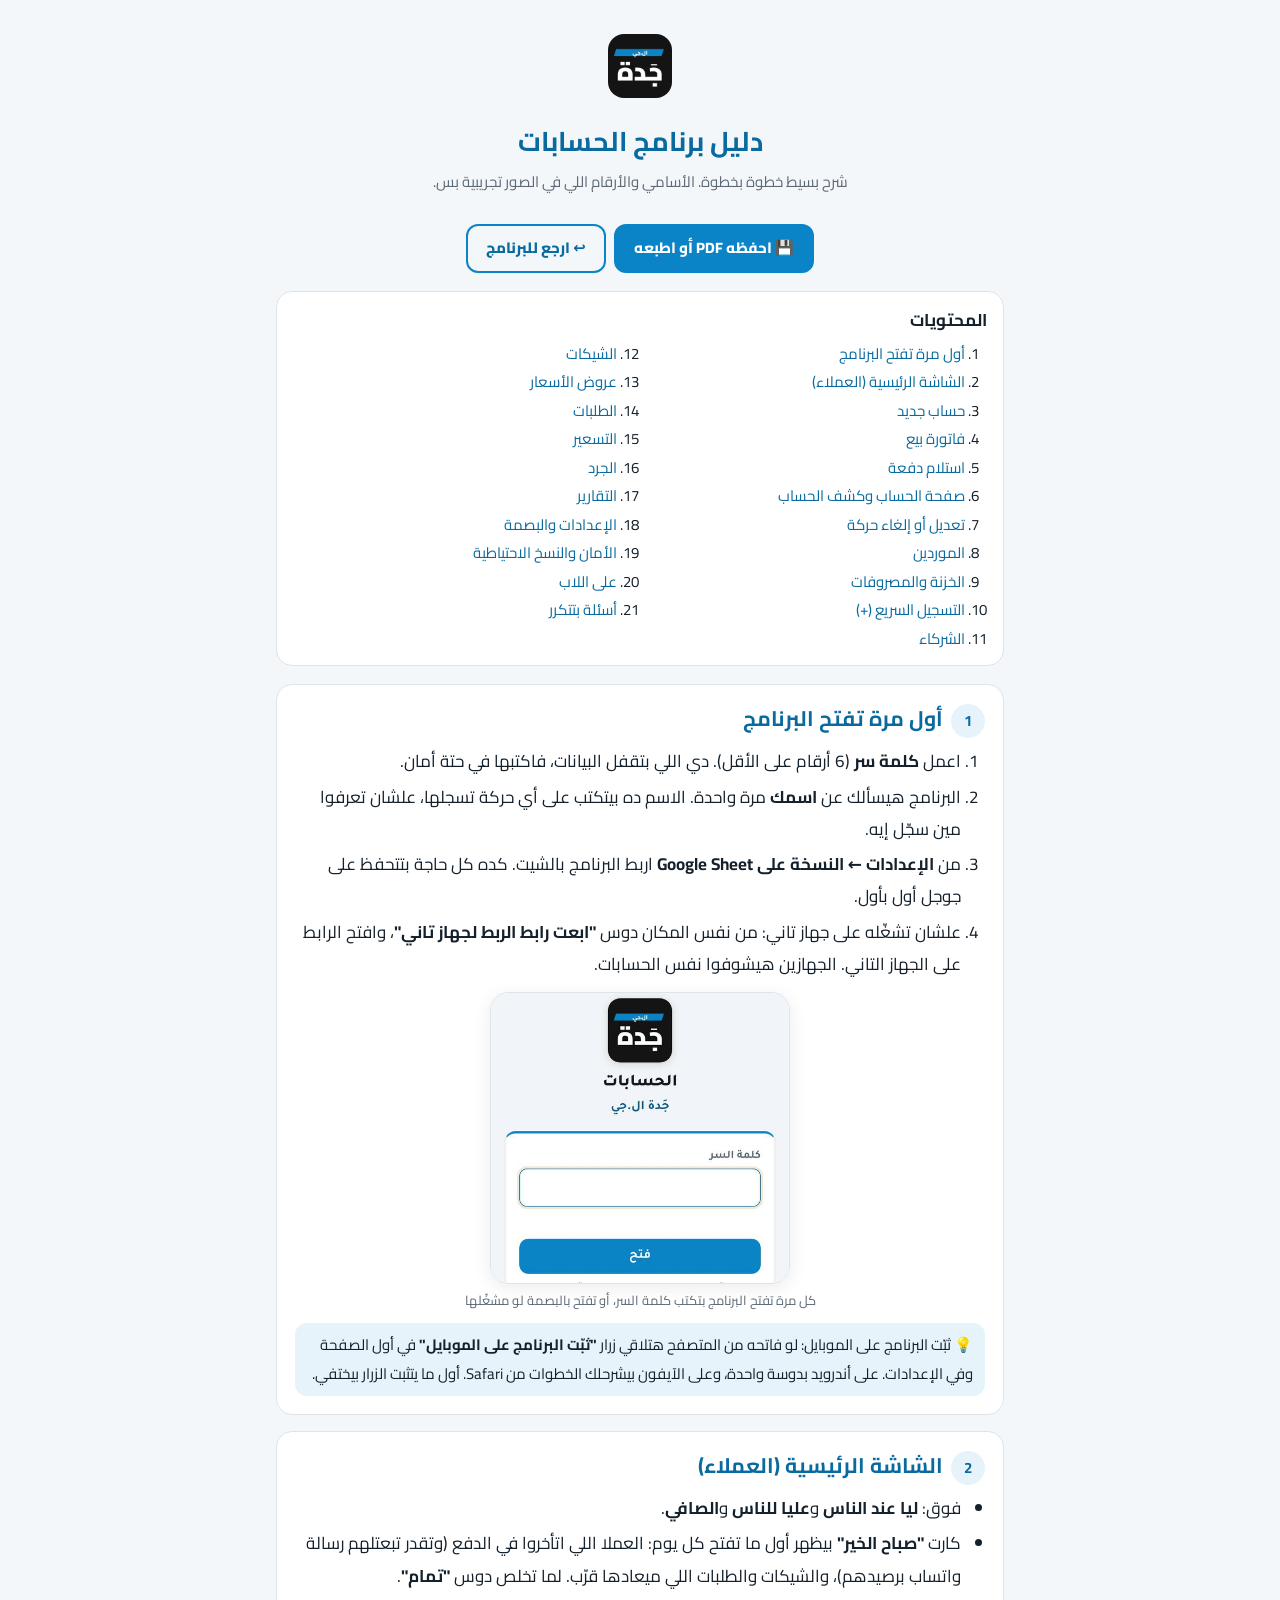
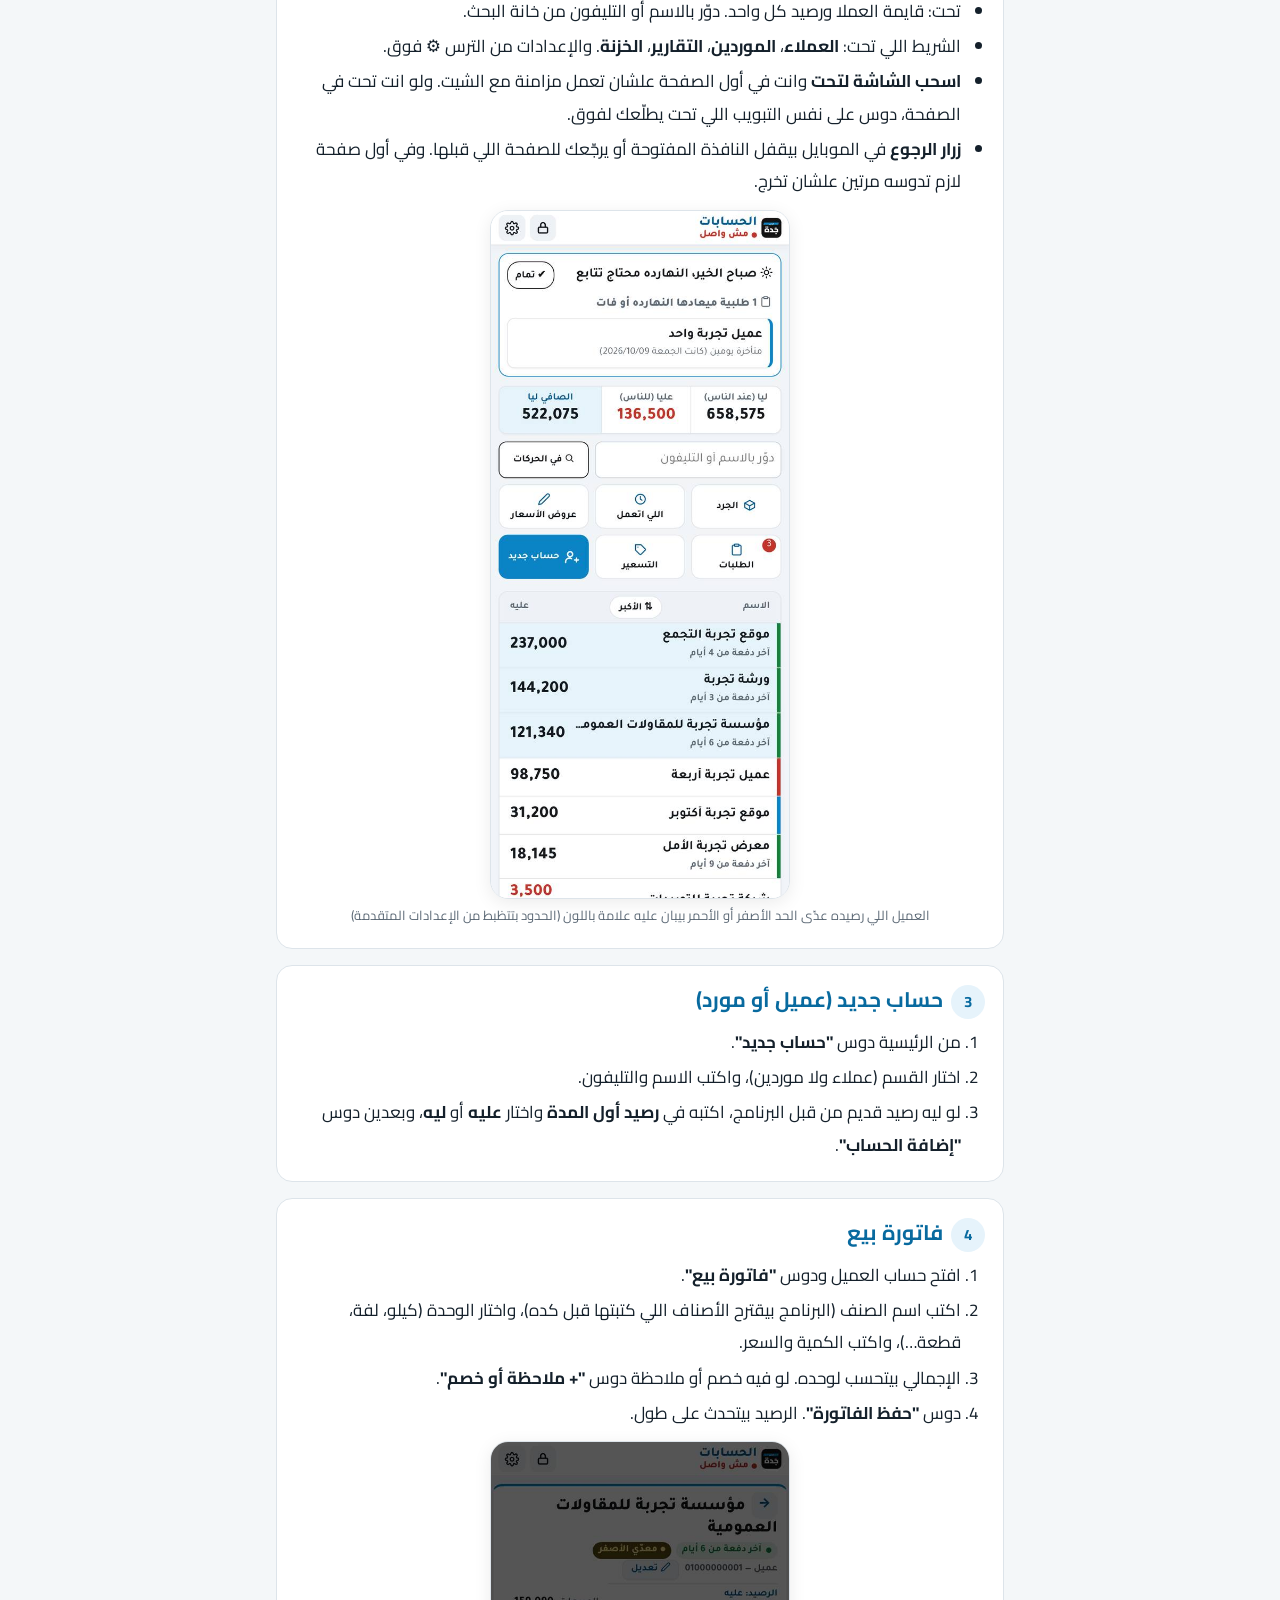
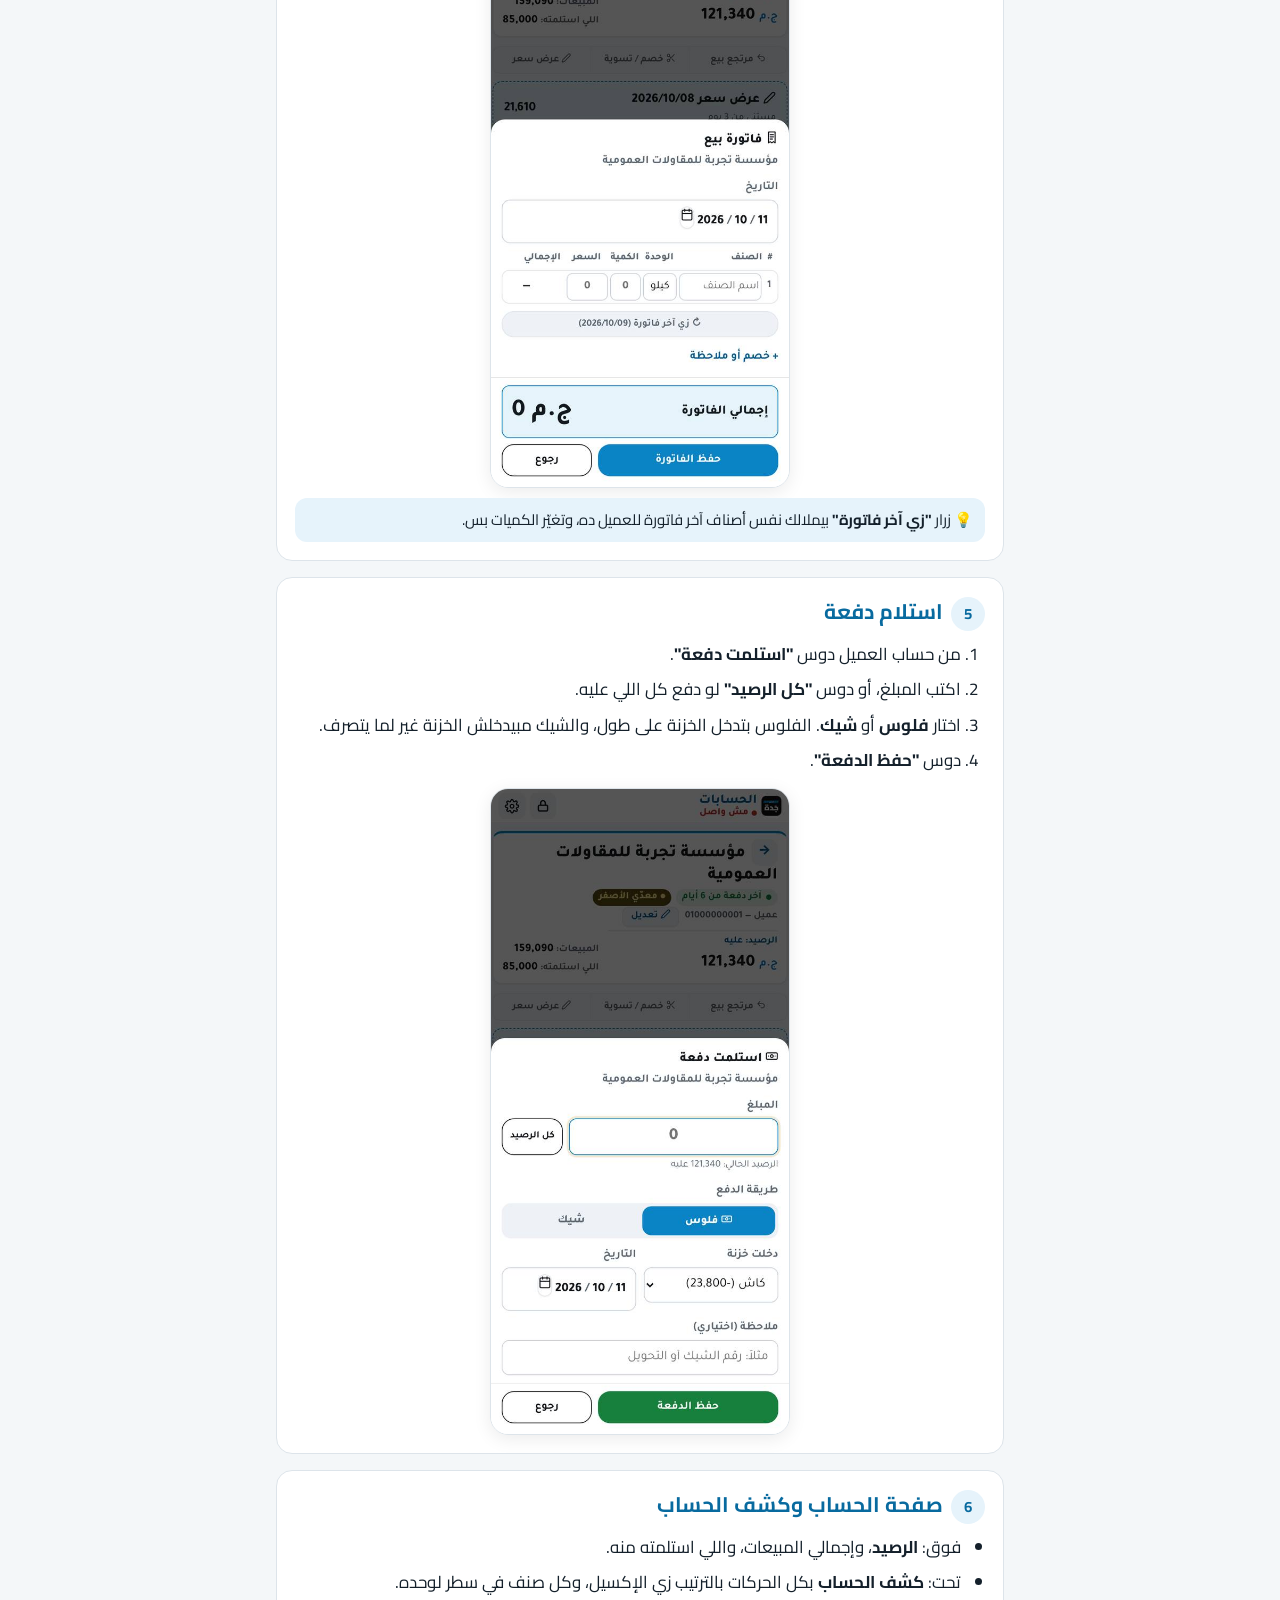
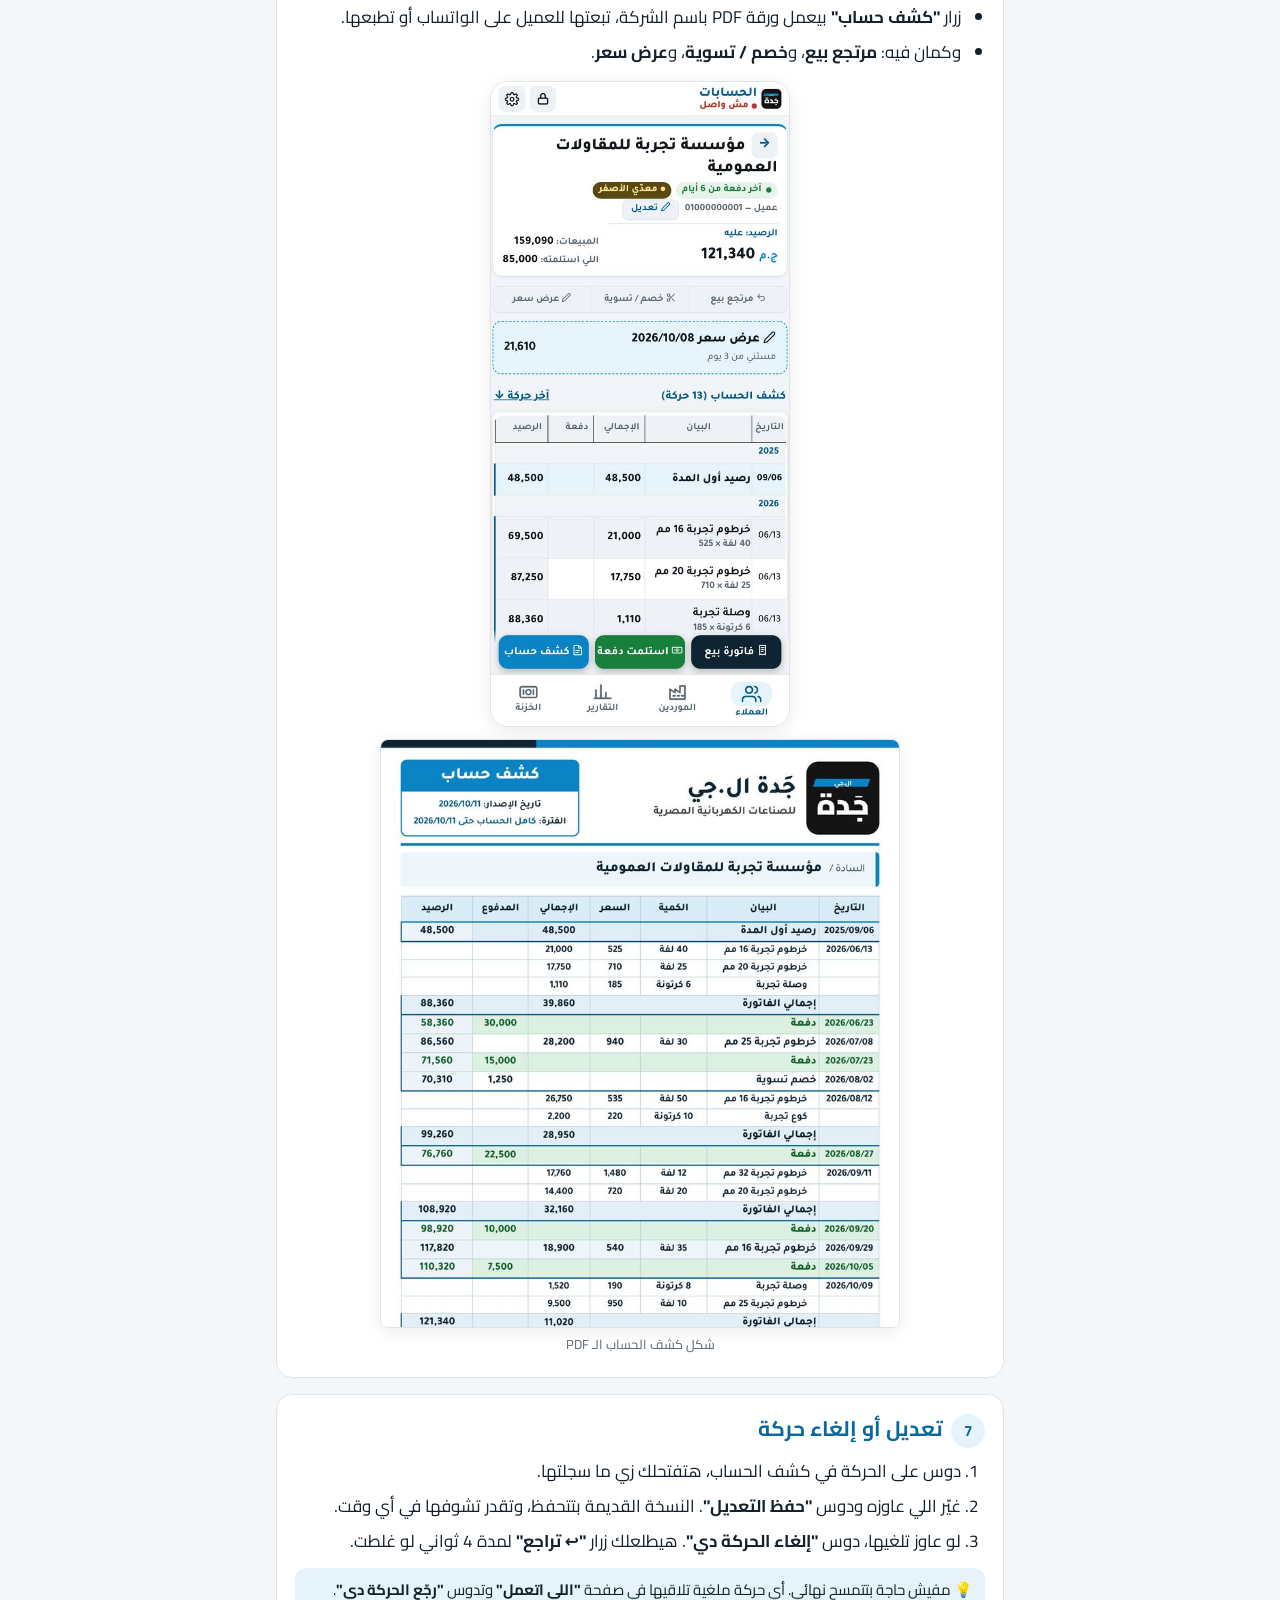
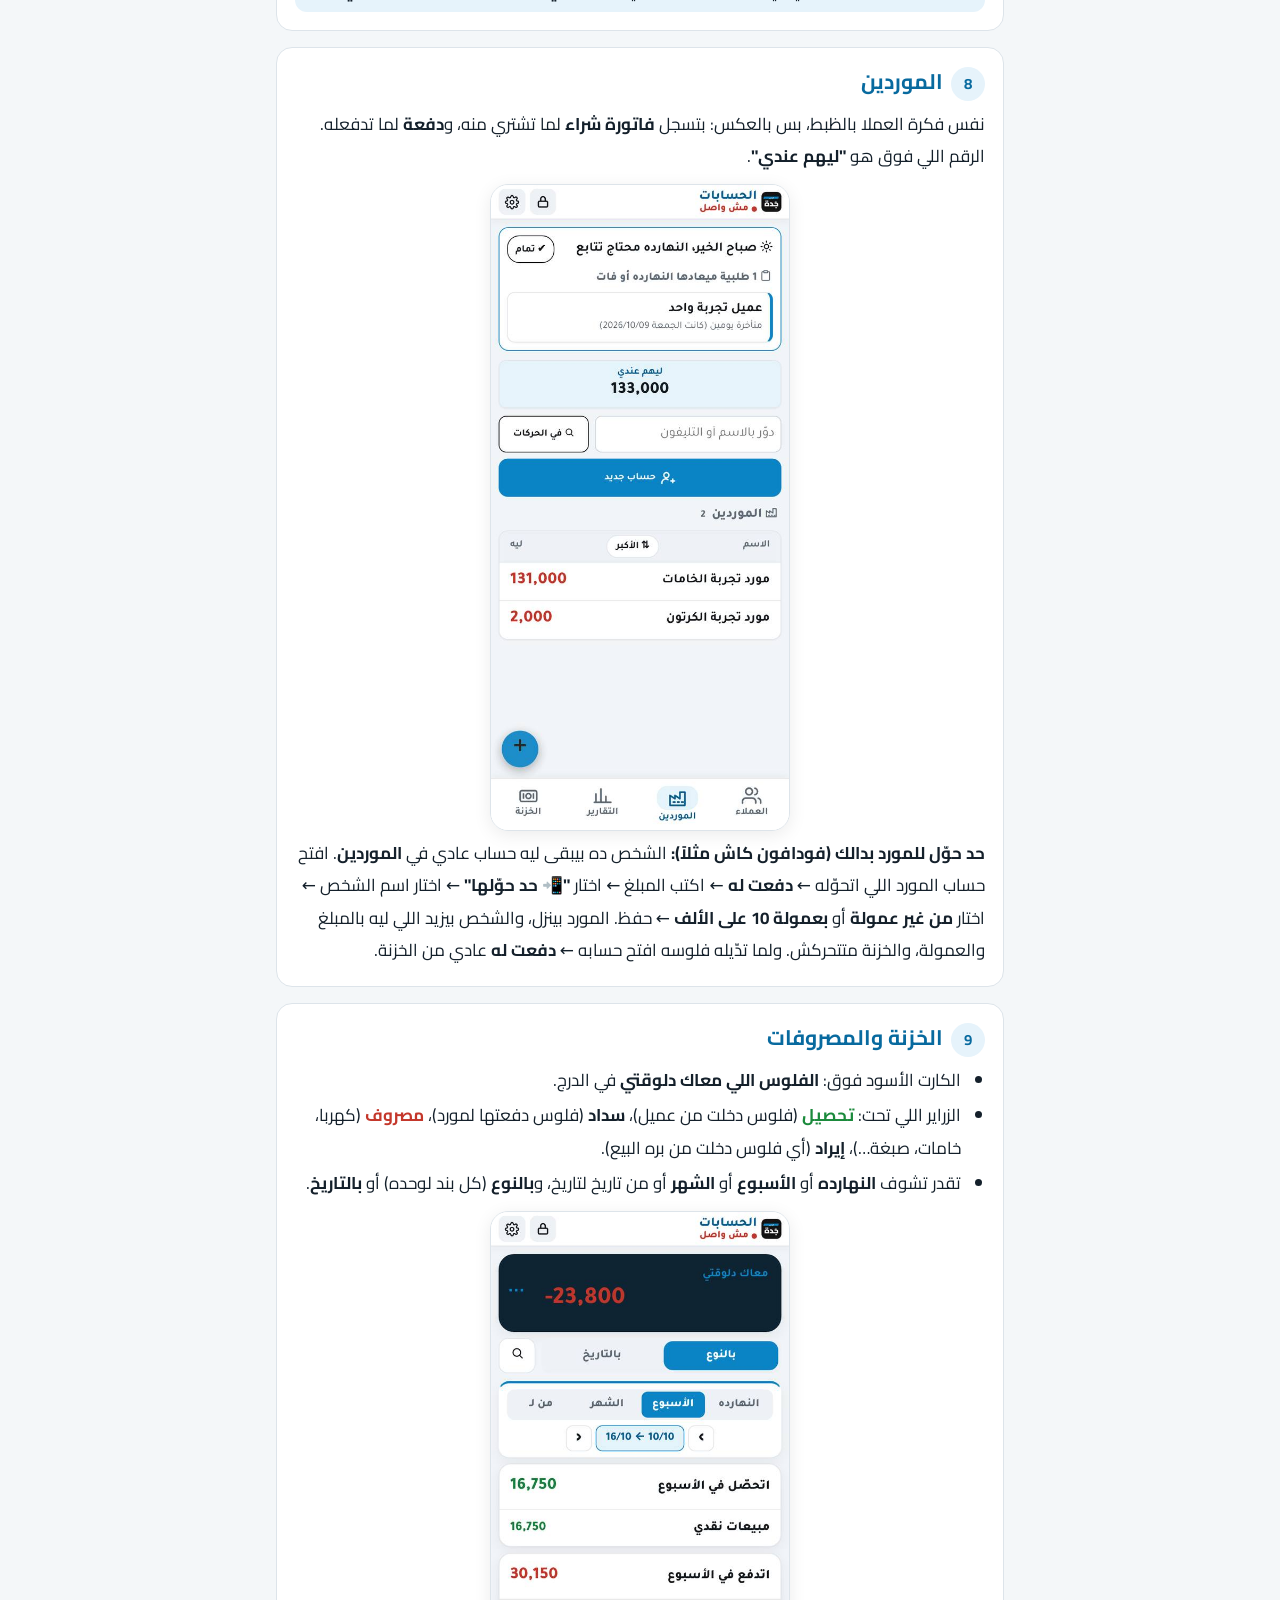
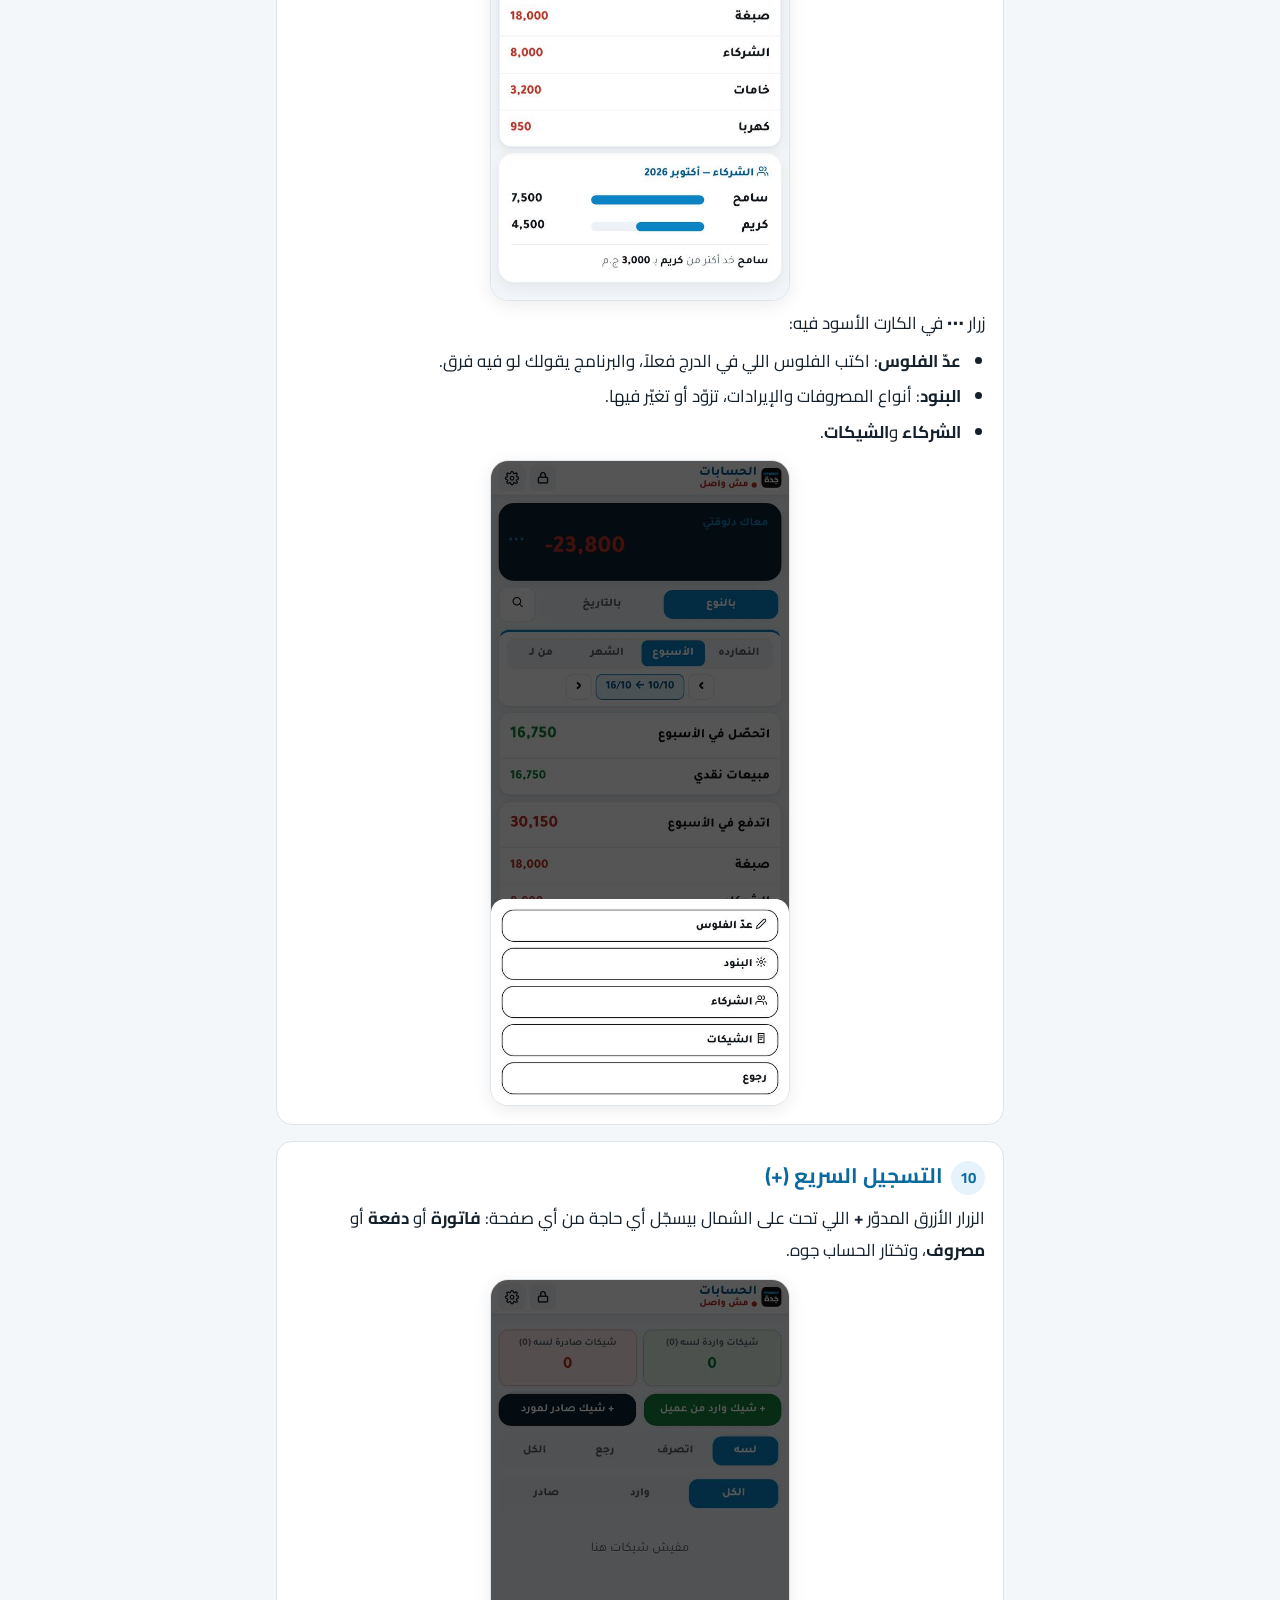
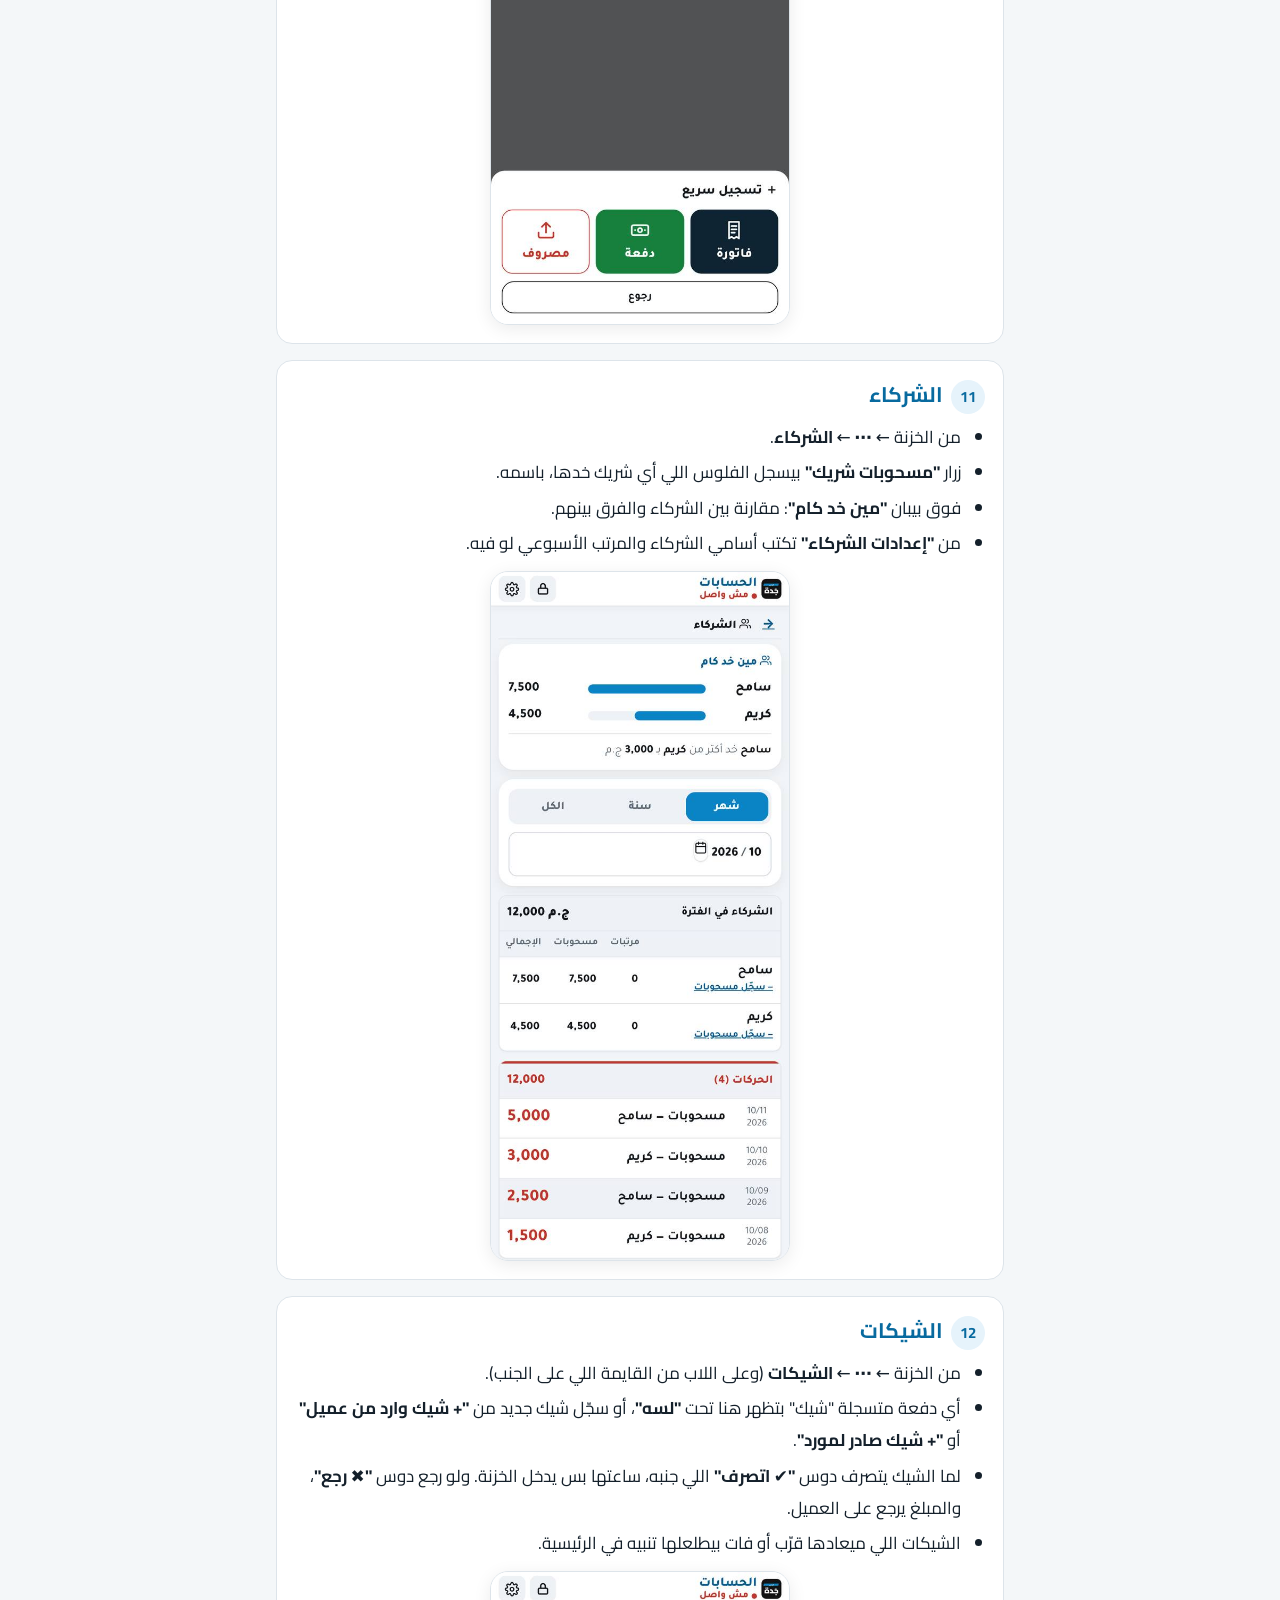
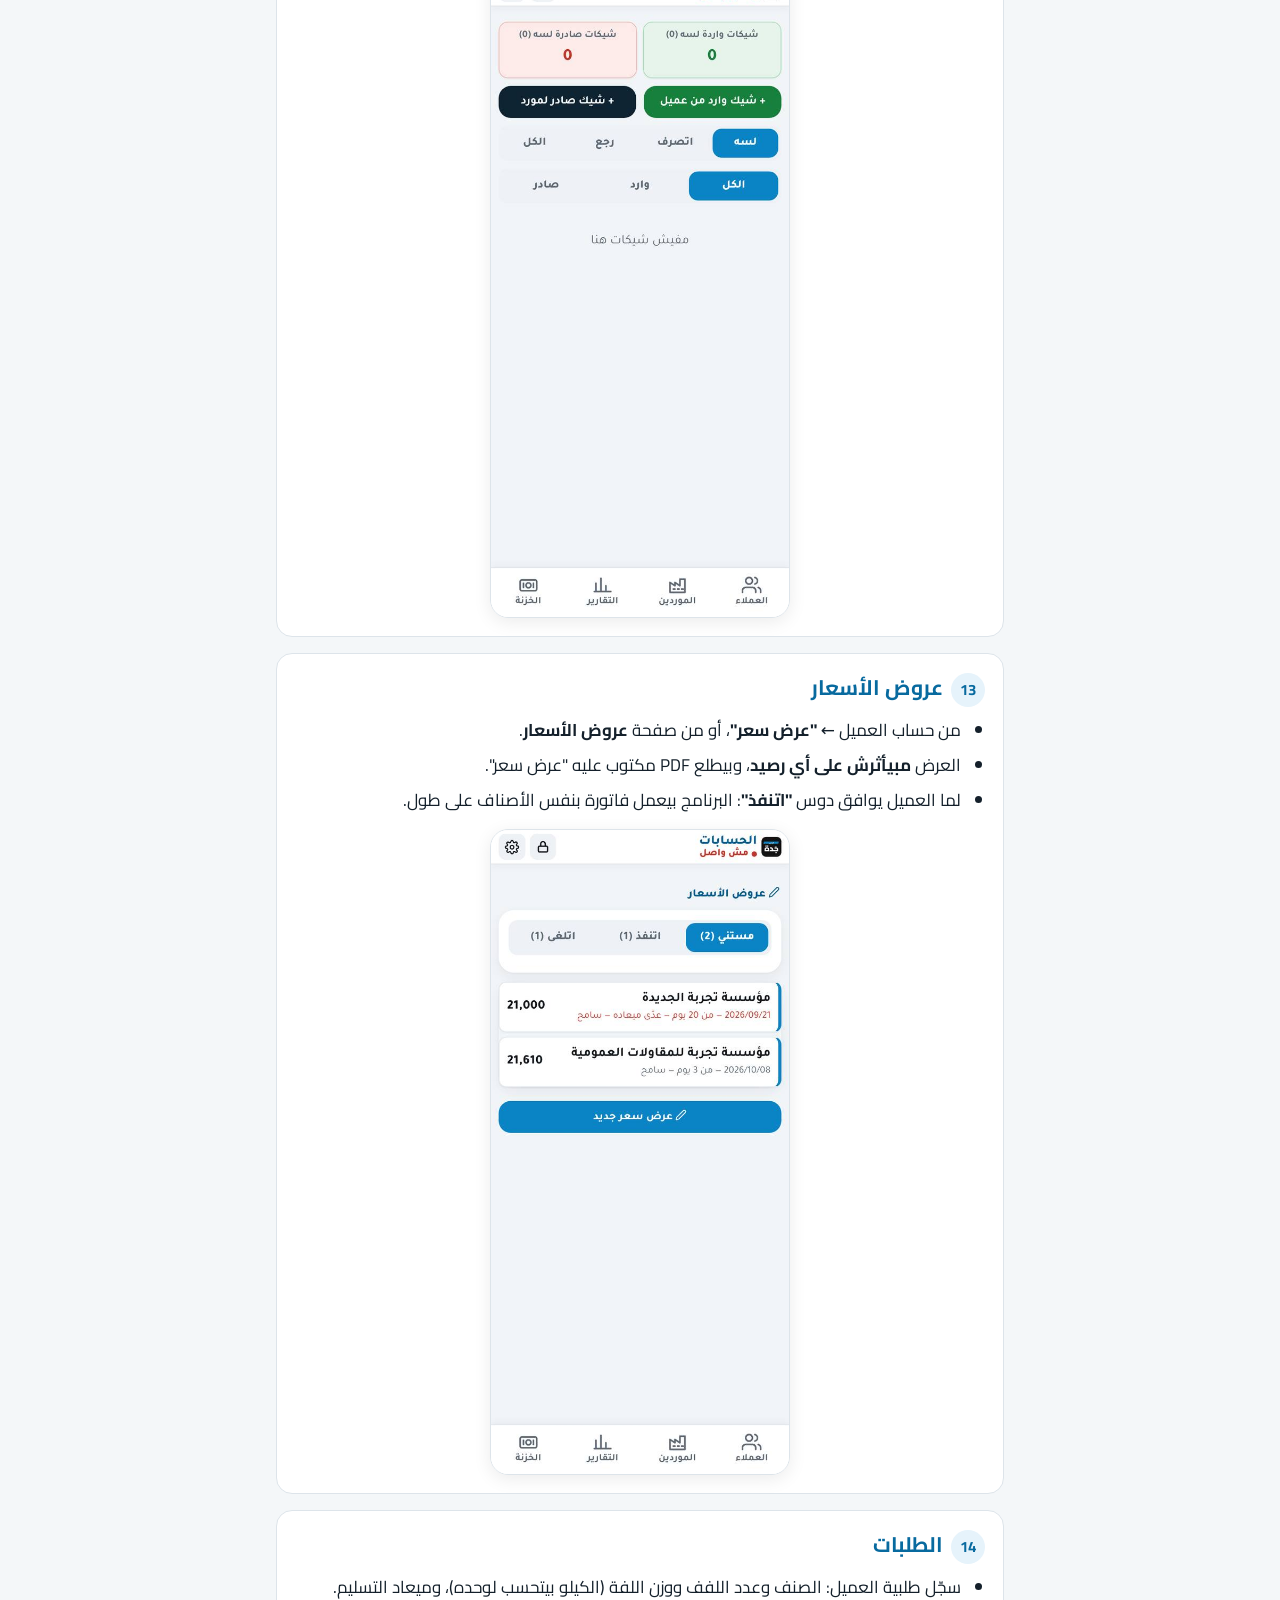
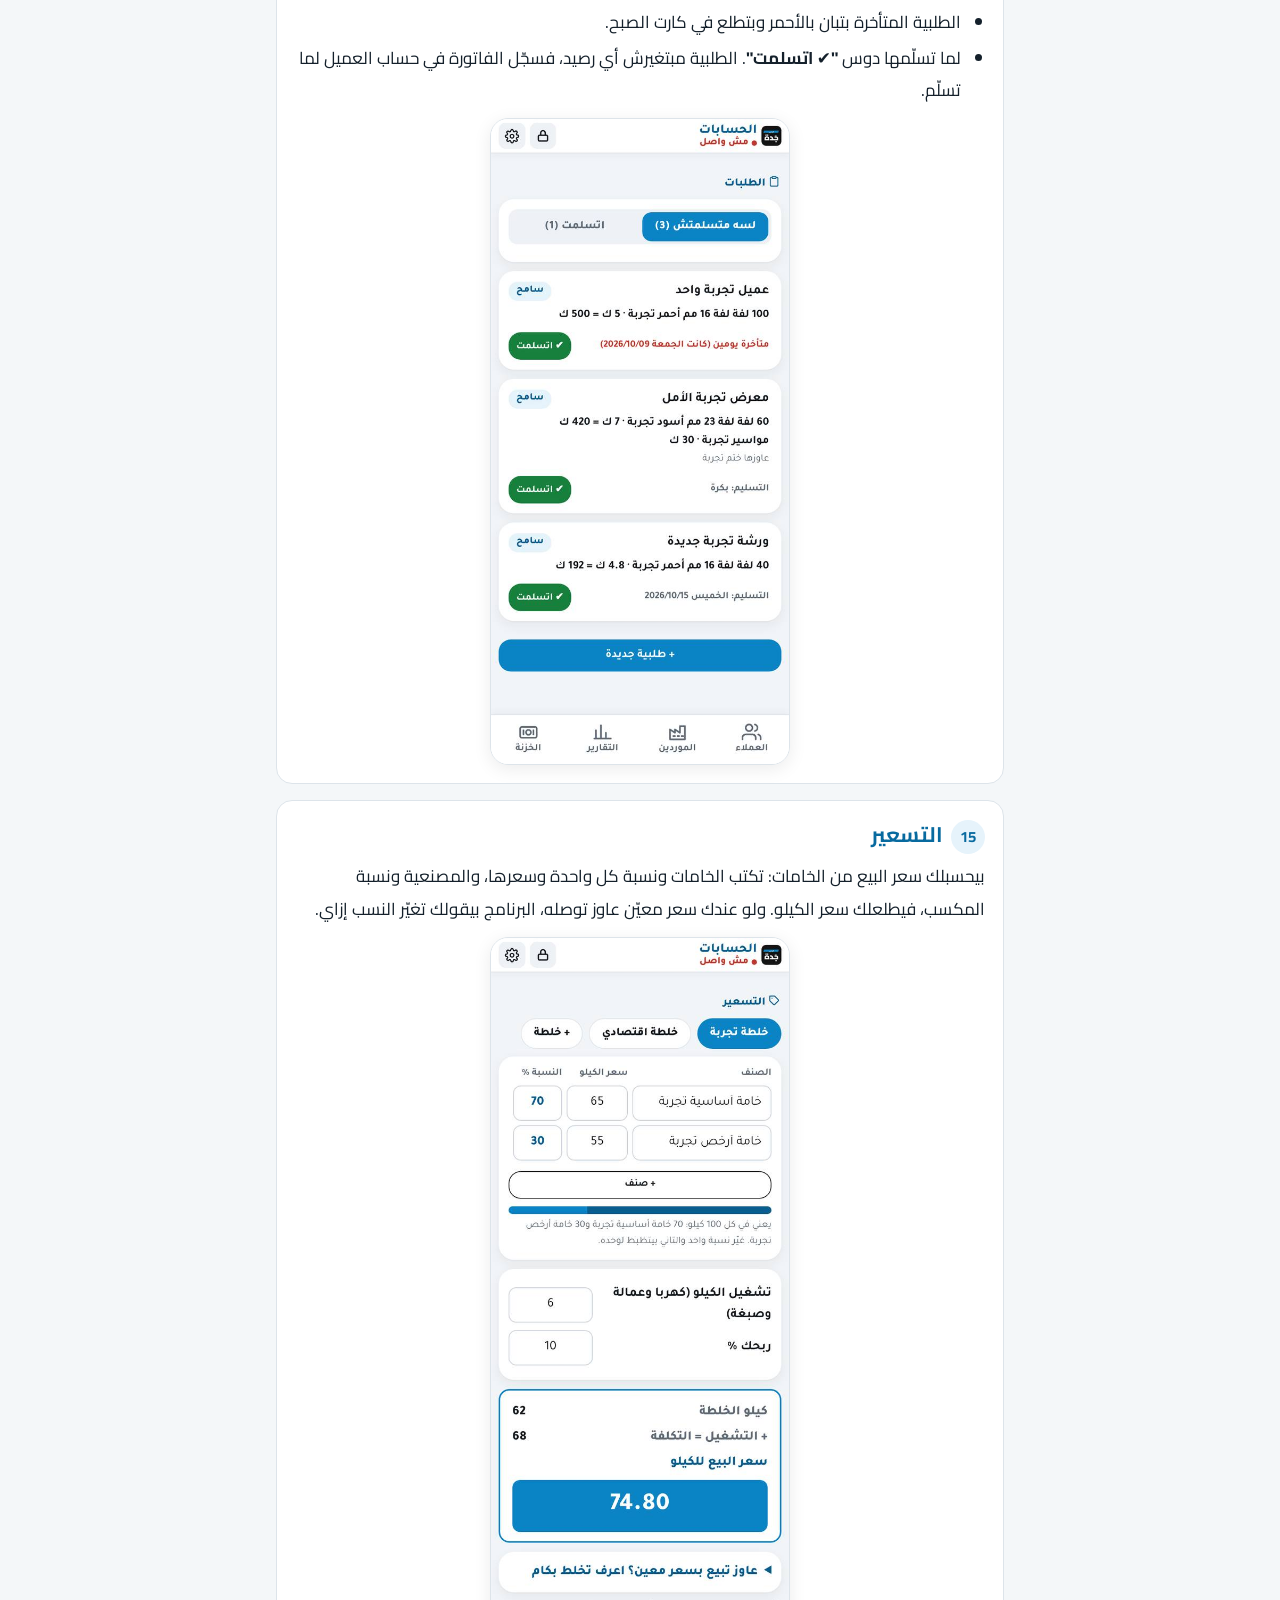
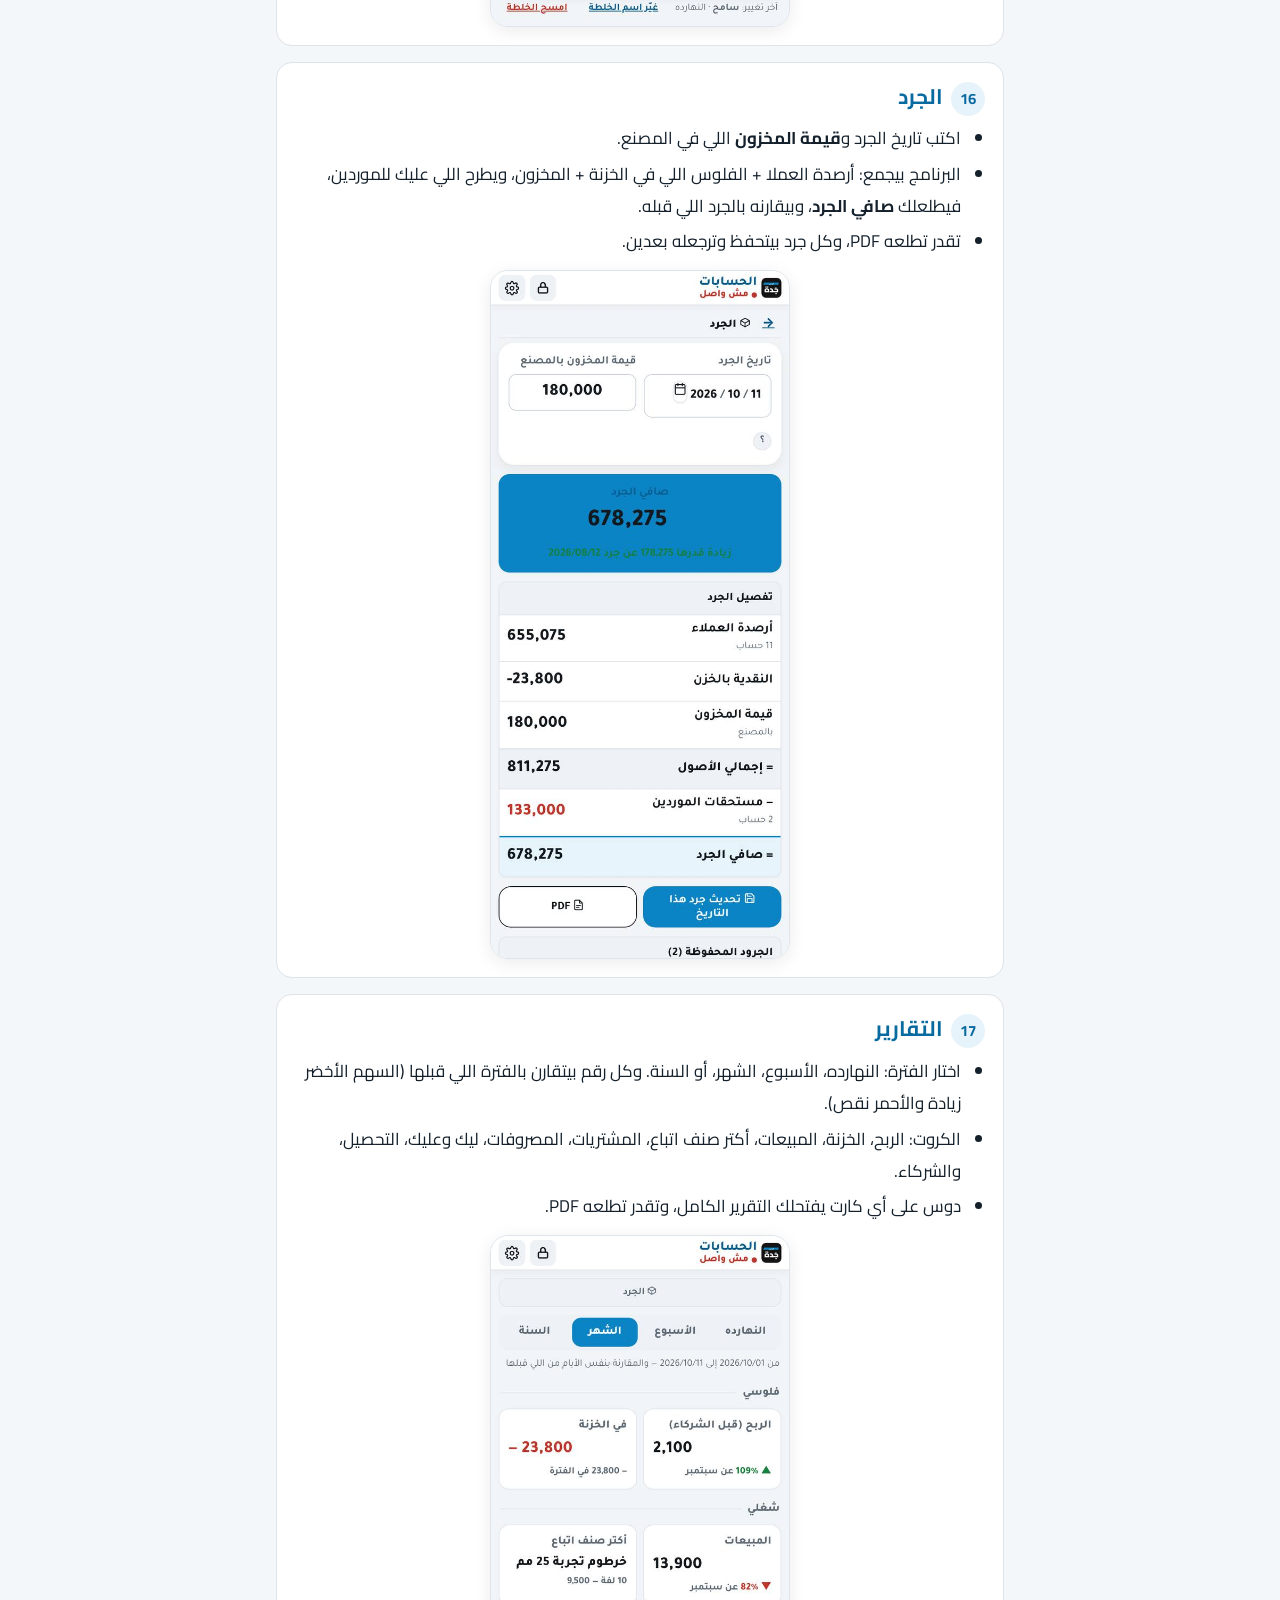
==== commit 234e86eb: "دفعة المورد: "حد حوّلها" (فودافون كاش) بعمولة أو من غيرها الدفعة بتنزّل المورد من غير ما تطلع من الخ" ====
--- a/guide.html
+++ b/guide.html
@@ -39,6 +39,10 @@
 .k{display:inline-block;border:1px solid var(--line);border-bottom-width:3px;border-radius:6px;padding:0 7px;font-size:var(--f1);font-weight:800;direction:ltr}
 b.g{color:var(--green)}b.r{color:var(--red)}
 footer{text-align:center;color:var(--sub);font-size:var(--f1);padding:6px 0 24px}
+.mkr{display:flex;flex-direction:column;align-items:center;gap:3px;margin:8px auto 14px;direction:ltr}
+.mkr-m{width:46px;height:46px;border-radius:50%;border:1.5px solid var(--gold);display:grid;place-items:center;font-family:GdMono,Georgia,serif;font-weight:600;font-size:var(--f3);color:var(--gold-d);margin-bottom:8px;padding-top:1px}
+.mkr-k{font-family:GdSig,sans-serif;font-weight:600;font-size:var(--f1);letter-spacing:.24em;color:var(--sub);opacity:.75;transform:scale(.8)}
+.mkr-n{font-family:GdSig,sans-serif;font-weight:600;font-size:var(--f2);letter-spacing:.22em;color:var(--ink);margin-inline-start:.22em}
 @media (max-width:520px){nav.toc ol{columns:1}}
 @media print{
   :root{--ink:#000;--bg:#fff;--card:#fff;--line:#ccc}
@@ -172,6 +176,7 @@
   <h2><span>8</span>الموردين</h2>
   <p>نفس فكرة العملا بالظبط، بس بالعكس: بتسجل <b>فاتورة شراء</b> لما تشتري منه، و<b>دفعة</b> لما تدفعله. الرقم اللي فوق هو <b>"ليهم عندي"</b>.</p>
   <img class="shot" src="guide/sup.jpg" alt="الموردين" loading="lazy">
+  <p><b>حد حوّل للمورد بدالك (فودافون كاش مثلاً):</b> الشخص ده بيبقى ليه حساب عادي في <b>الموردين</b>. افتح حساب المورد اللي اتحوّله ← <b>دفعت له</b> ← اكتب المبلغ ← اختار <b>"📲 حد حوّلها"</b> ← اختار اسم الشخص ← اختار <b>من غير عمولة</b> أو <b>بعمولة 10 على الألف</b> ← حفظ. المورد بينزل، والشخص بيزيد اللي ليه بالمبلغ والعمولة، والخزنة متتحركش. ولما تدّيله فلوسه افتح حسابه ← <b>دفعت له</b> عادي من الخزنة.</p>
 </section>
 
 <section id="s9">
@@ -309,7 +314,10 @@
   <p><b>الرصيد مش مظبوط؟</b> من الإعدادات ← فحص البيانات، وبعدين راجع كشف حساب العميل حركة حركة.</p>
 </section>
 
-<footer>دليل برنامج الحسابات — جَدة ال.جي للصناعات الكهربائية المصرية</footer>
+<footer>
+  <div class="mkr"><span class="mkr-m">MA</span><span class="mkr-k">DESIGNED &amp; DEVELOPED BY</span><span class="mkr-n">MOSTAFA ABD ELHADY</span></div>
+  دليل برنامج الحسابات — جَدة ال.جي للصناعات الكهربائية المصرية
+</footer>
 </div>
 </body>
 </html>
--- a/fonts/fonts.css
+++ b/fonts/fonts.css
@@ -85,4 +85,7 @@
   font-display: swap;
   src: url(taj-latin-900.woff2) format('woff2');
   unicode-range: U+0000-00FF, U+0131, U+0152-0153, U+02BB-02BC, U+02C6, U+02DA, U+02DC, U+0304, U+0308, U+0329, U+2000-206F, U+20AC, U+2122, U+2191, U+2193, U+2212, U+2215, U+FEFF, U+FFFD;
-}+}
+/* توقيع المطوّر (آخر الإعدادات ودليل التطبيق): حروف إنجليزي كبيرة بس، متقصوصة على قد الاسم (~6 كيلو) */
+@font-face{font-family:'GdSig';font-style:normal;font-weight:600;font-display:swap;src:url(montserrat-sig-600.woff2) format('woff2')}
+@font-face{font-family:'GdMono';font-style:normal;font-weight:600;font-display:swap;src:url(cormorant-sig-600.woff2) format('woff2')}
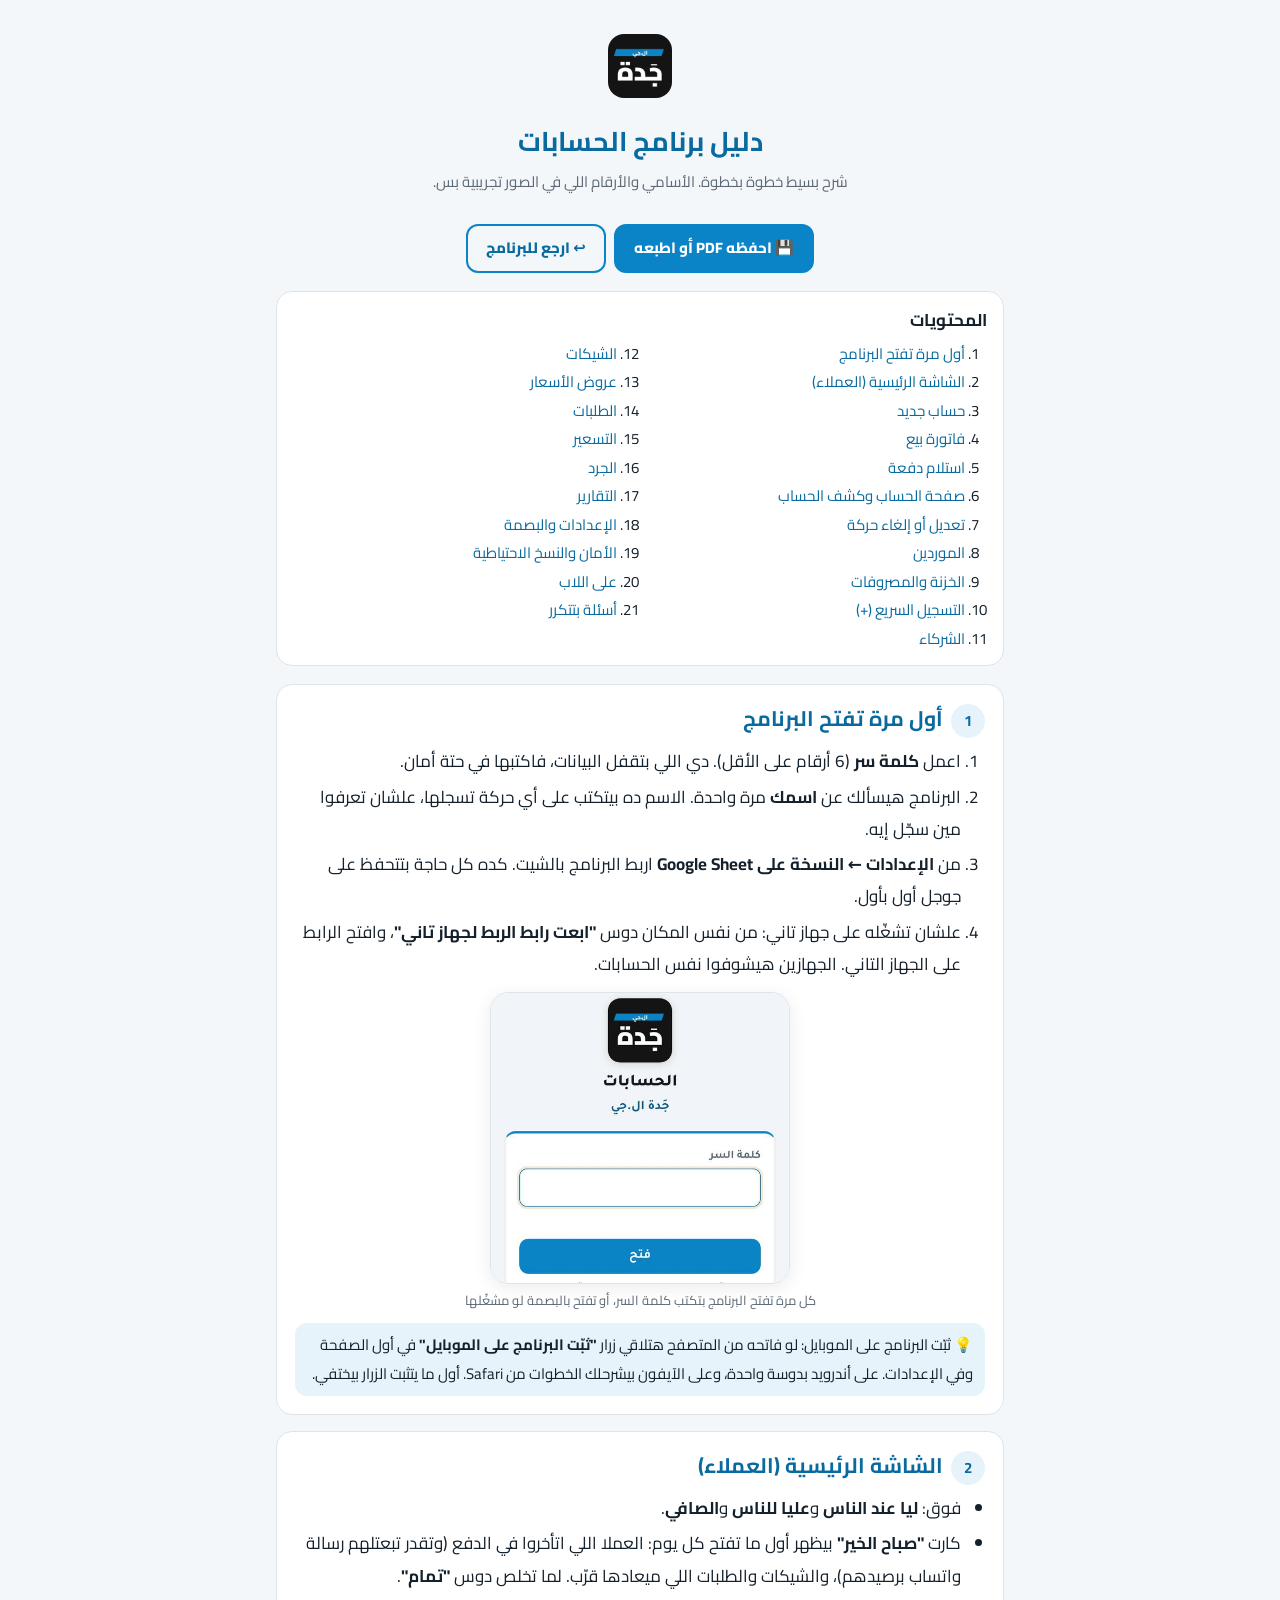
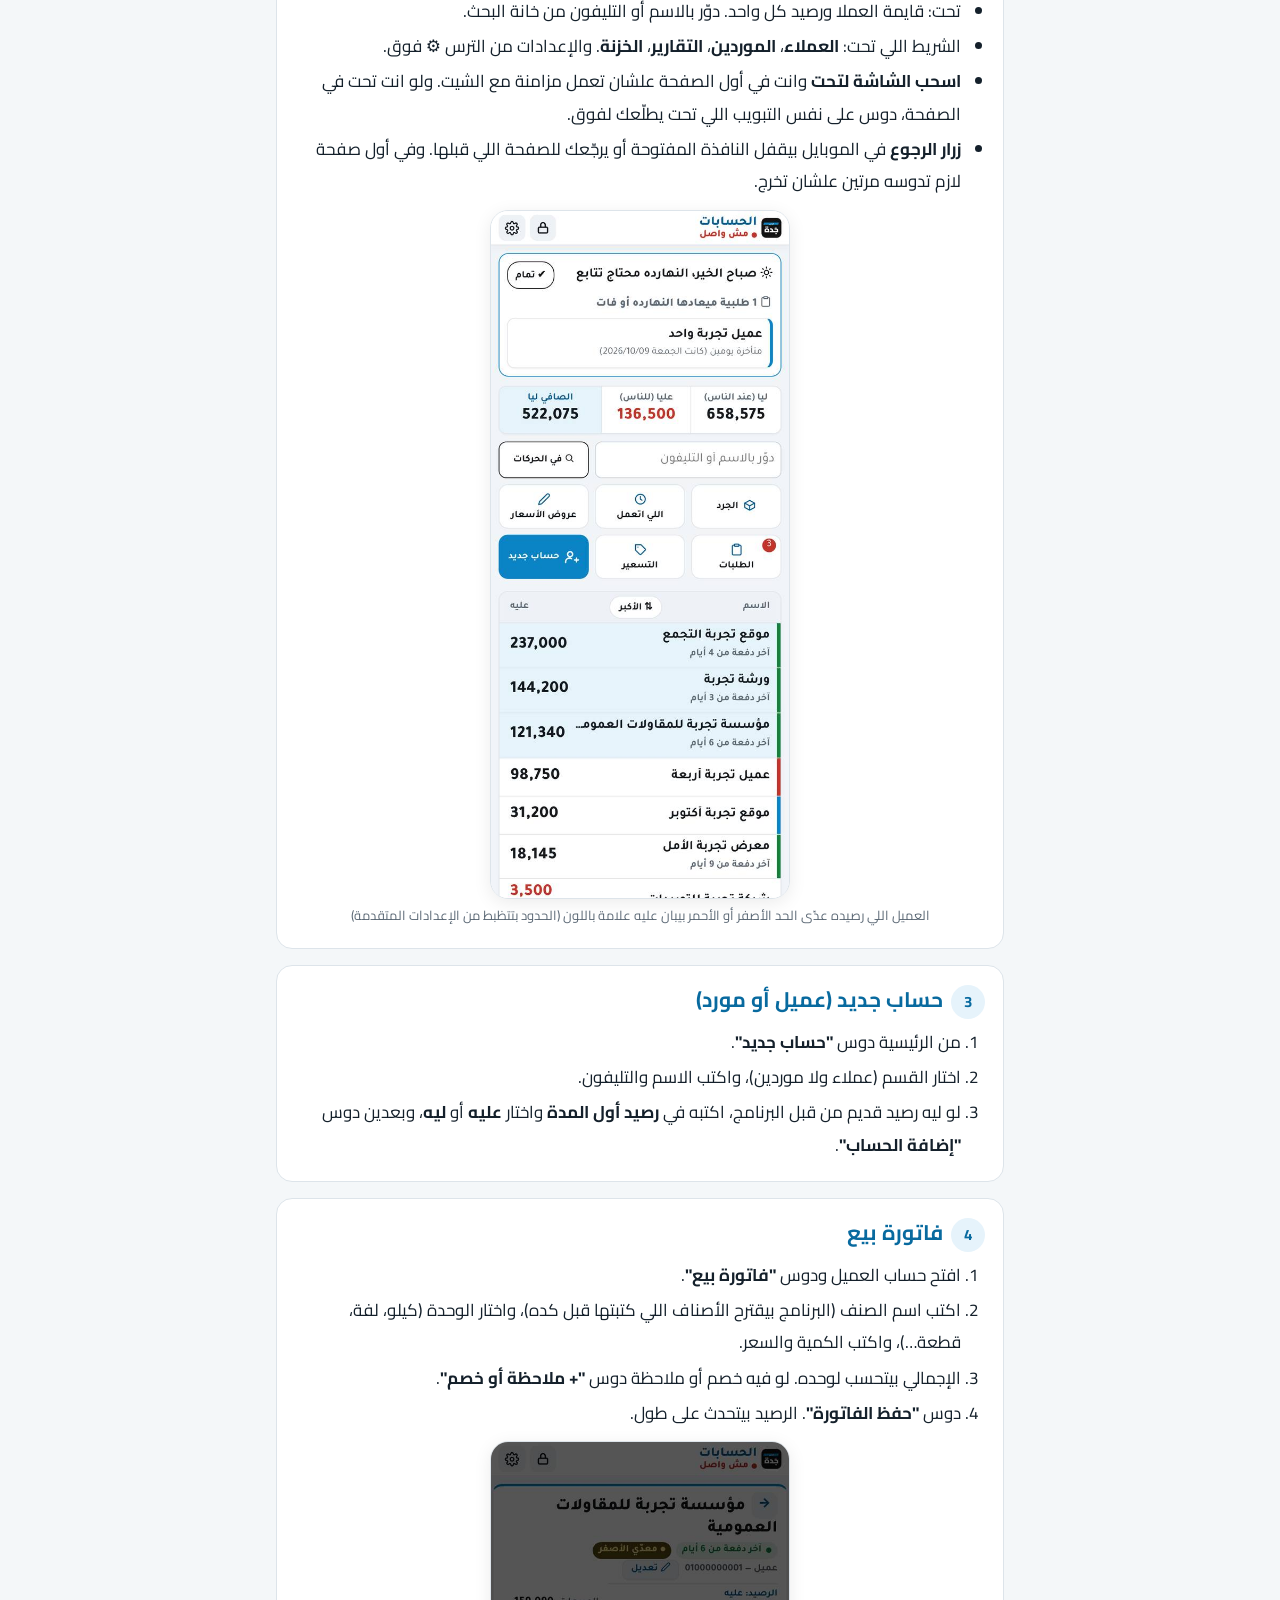
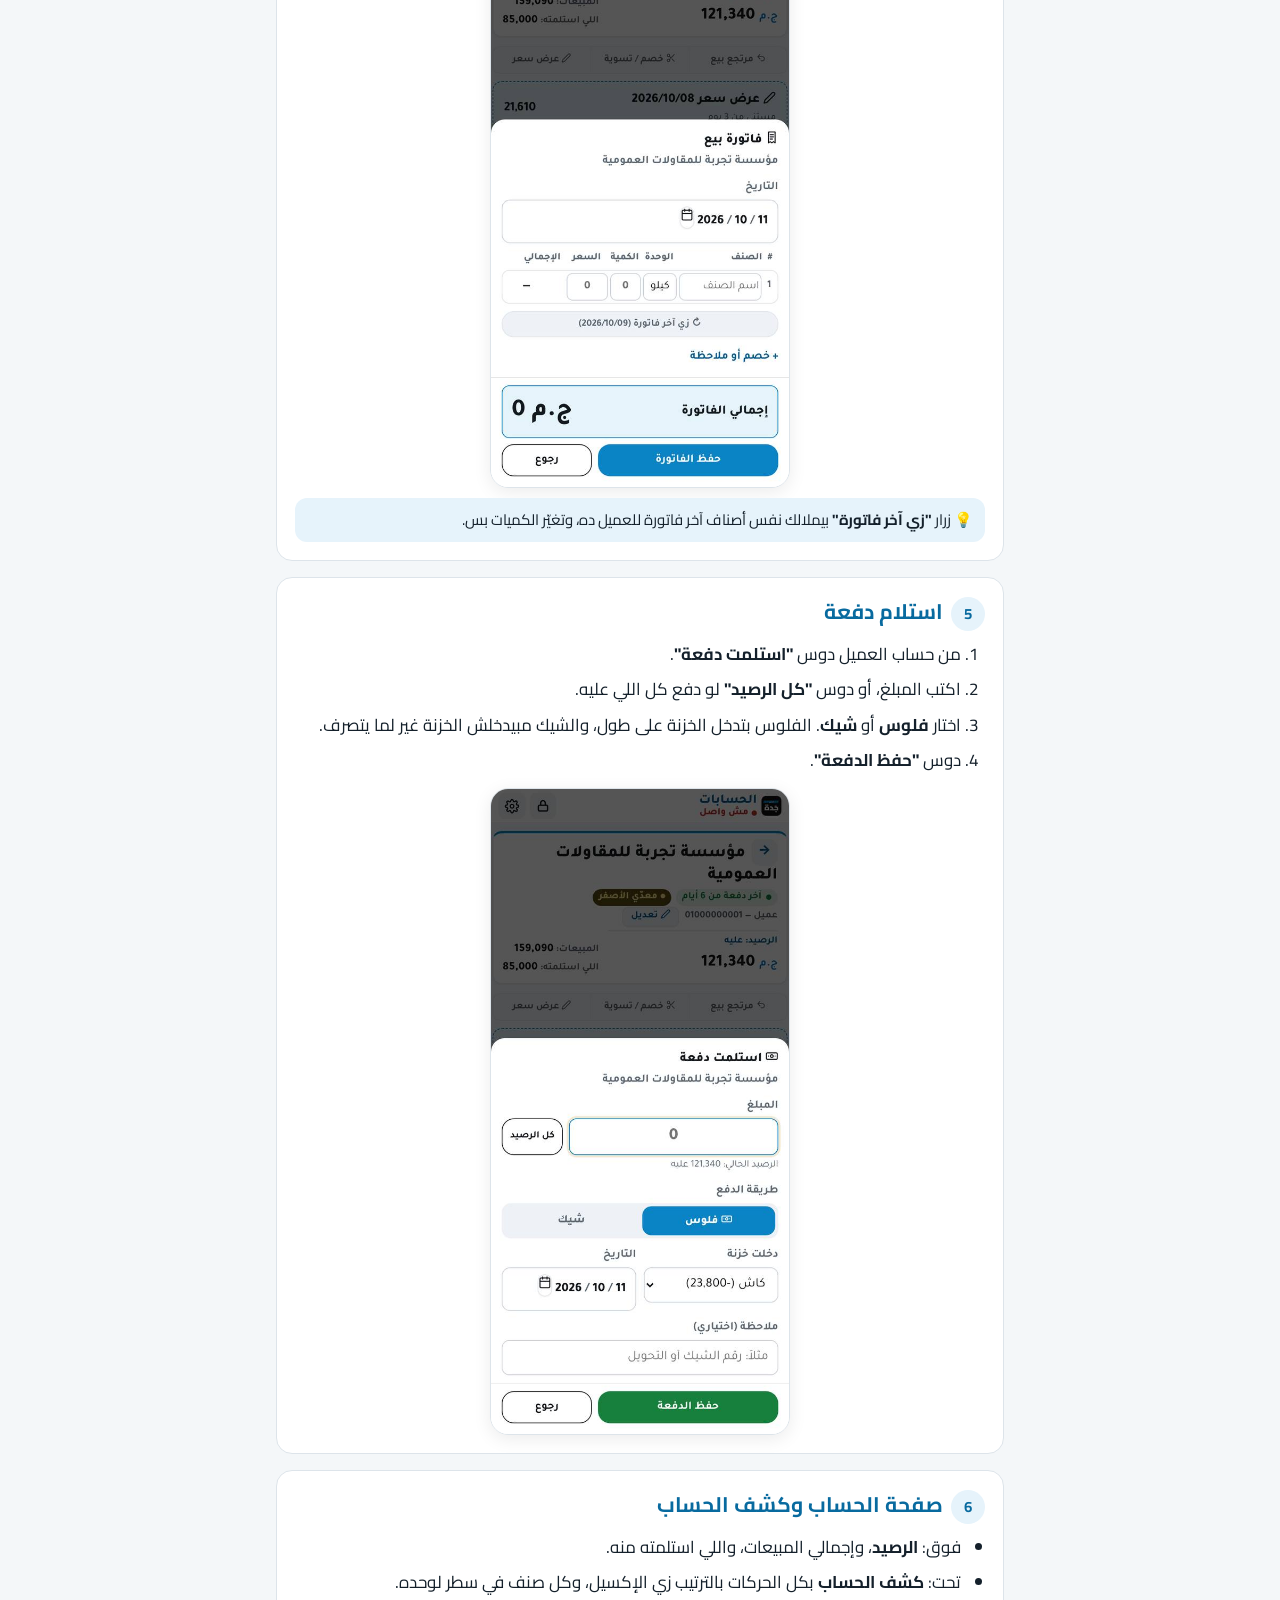
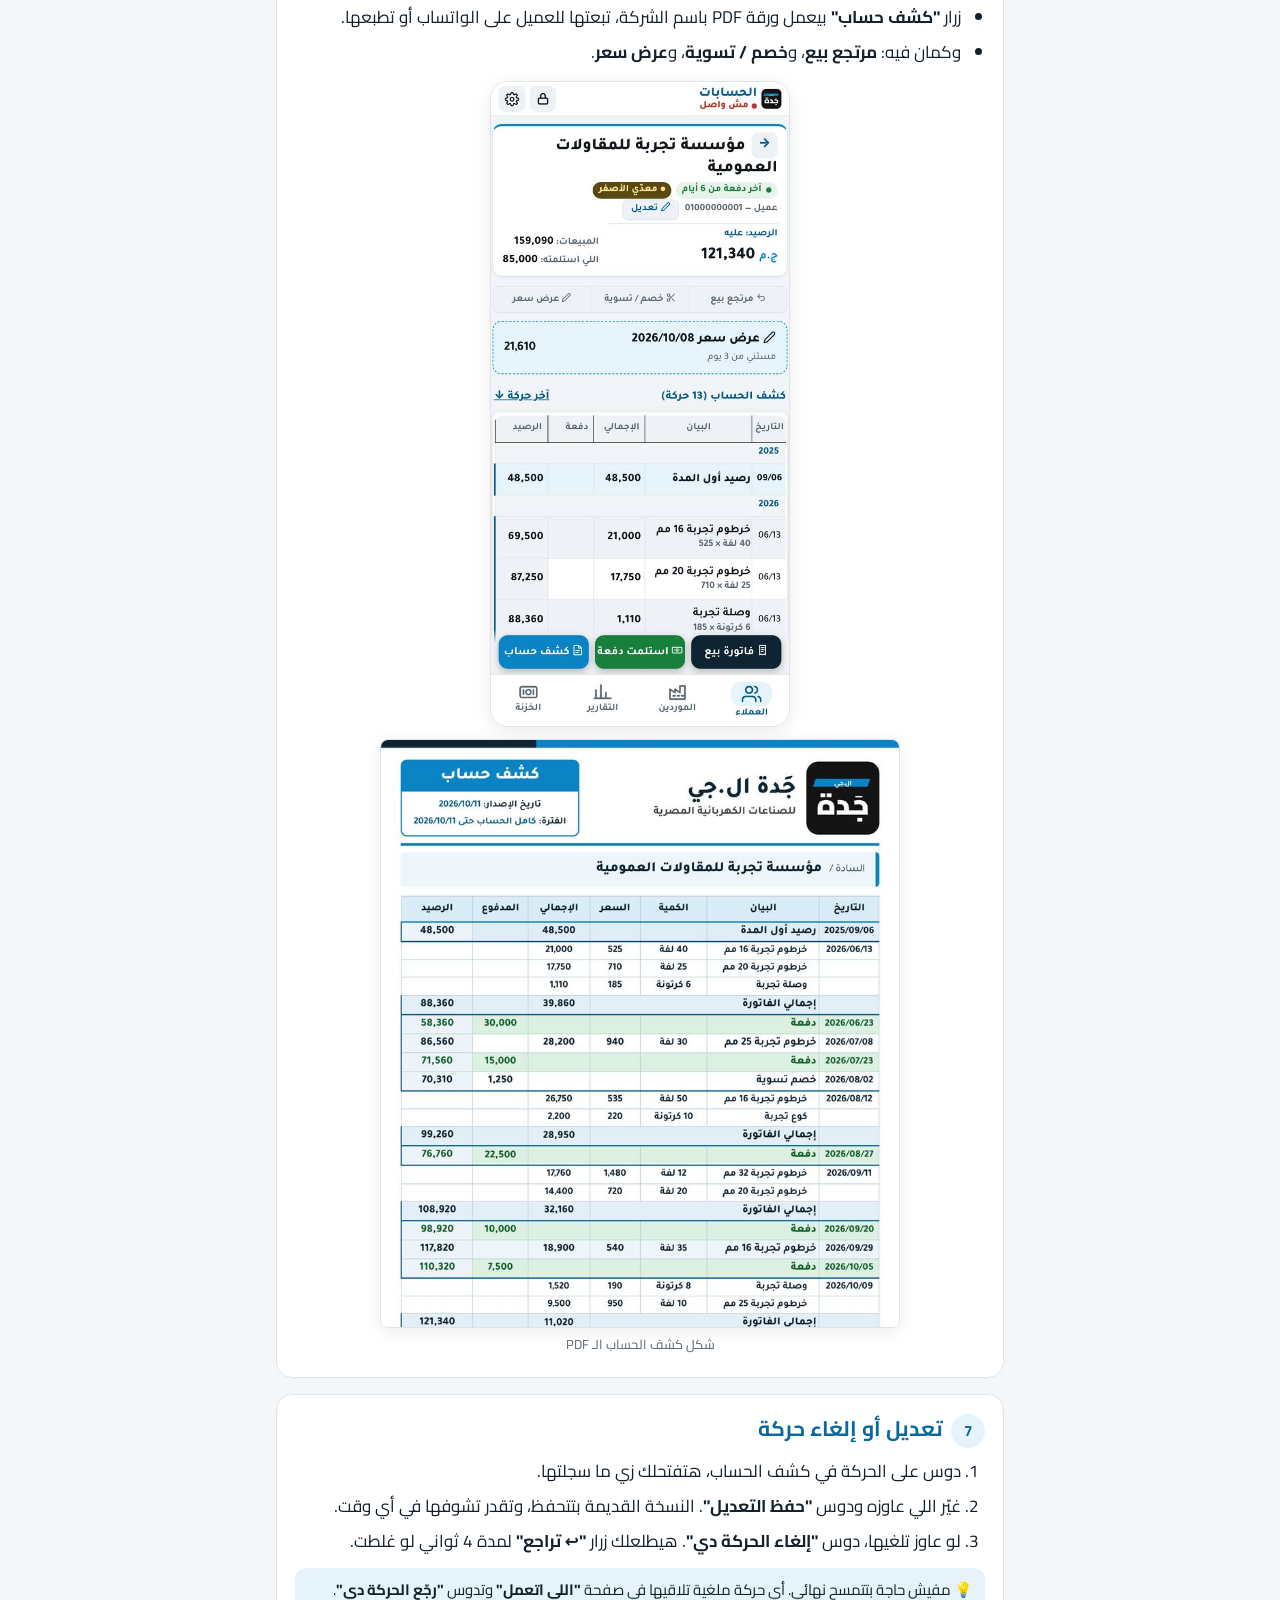
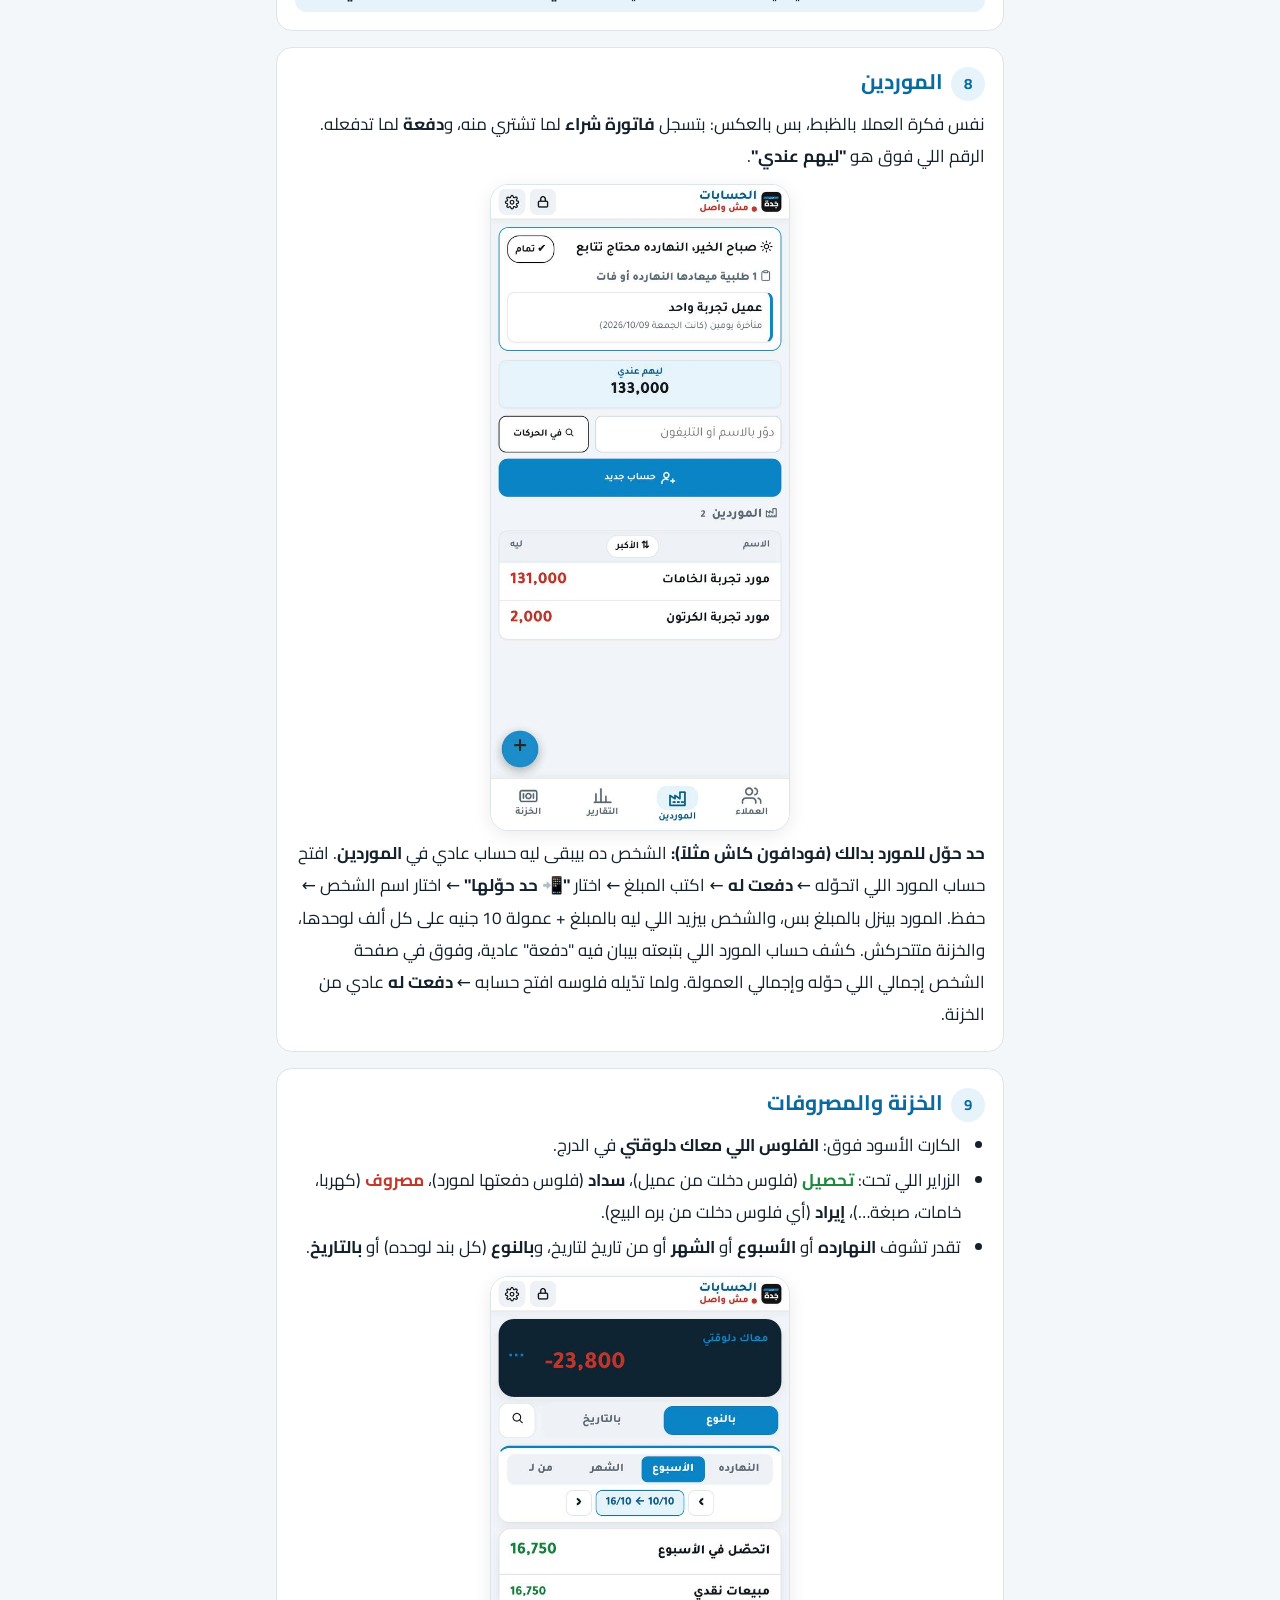
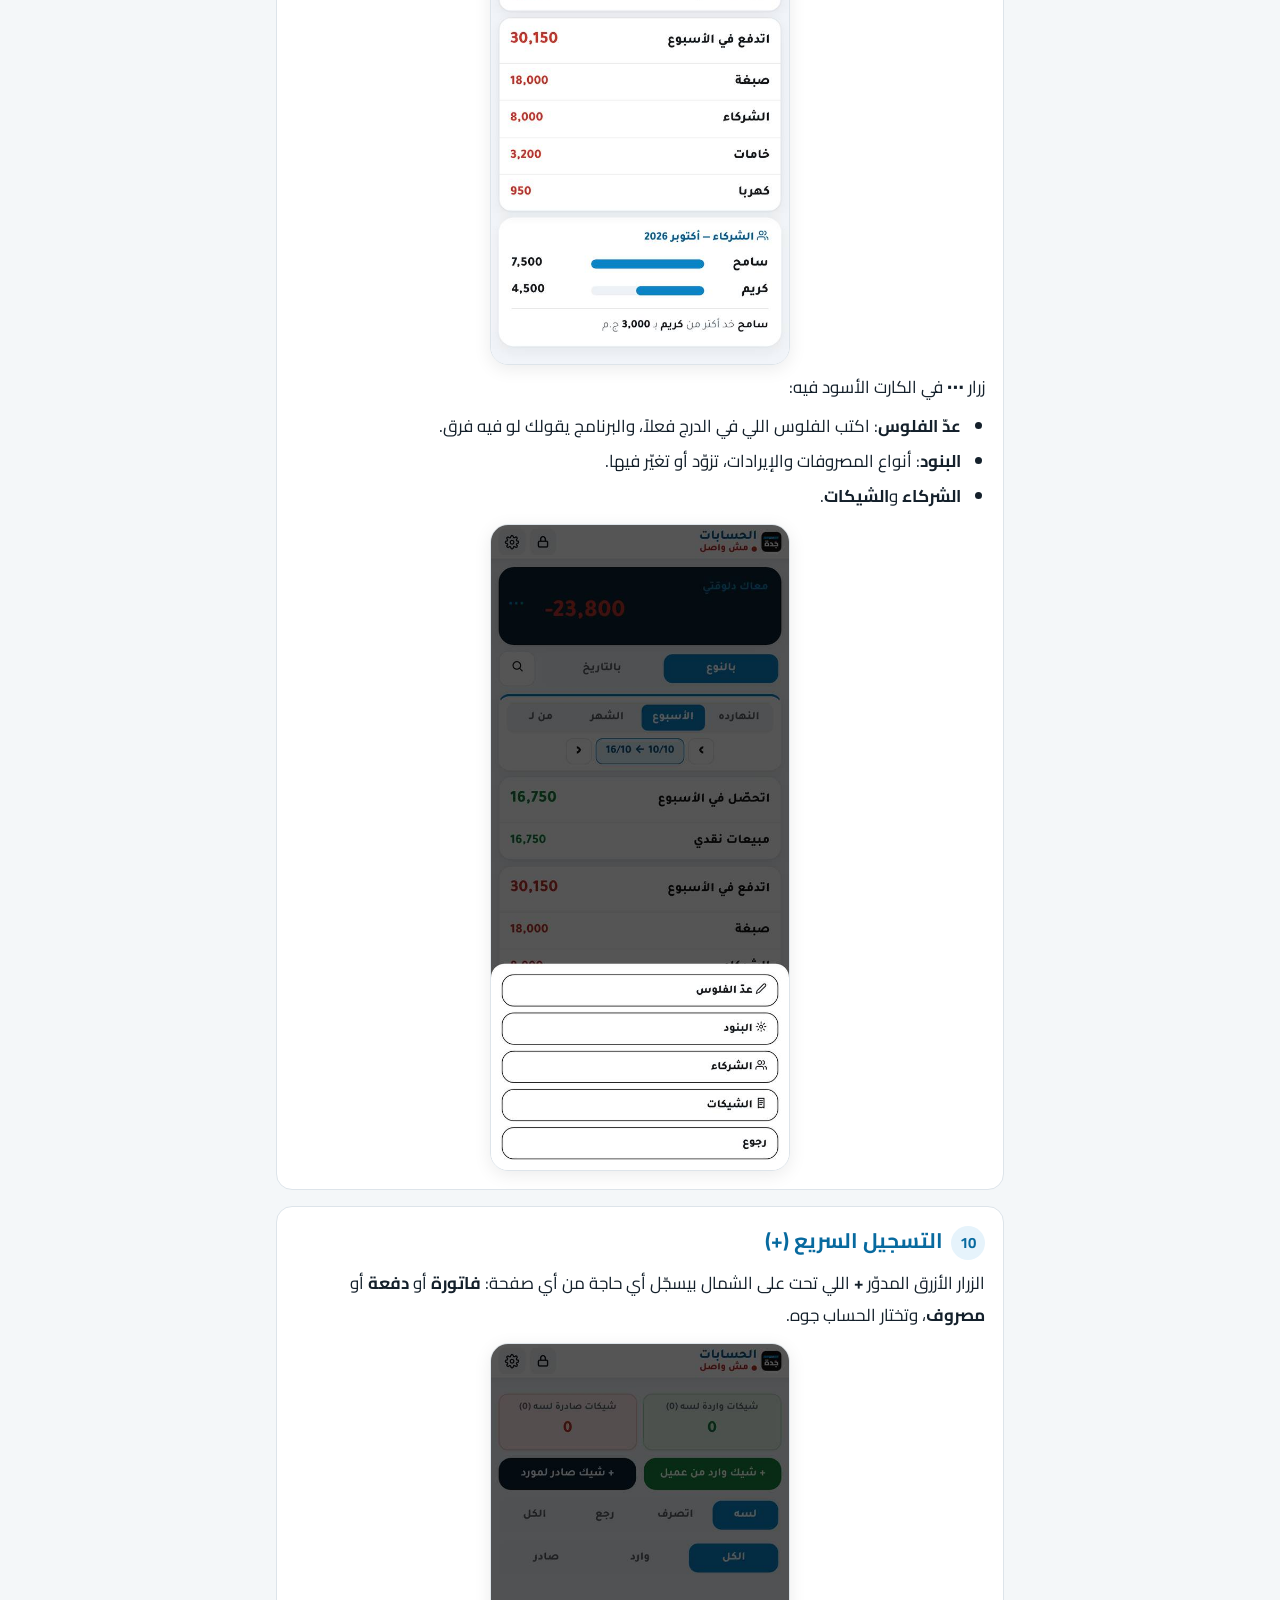
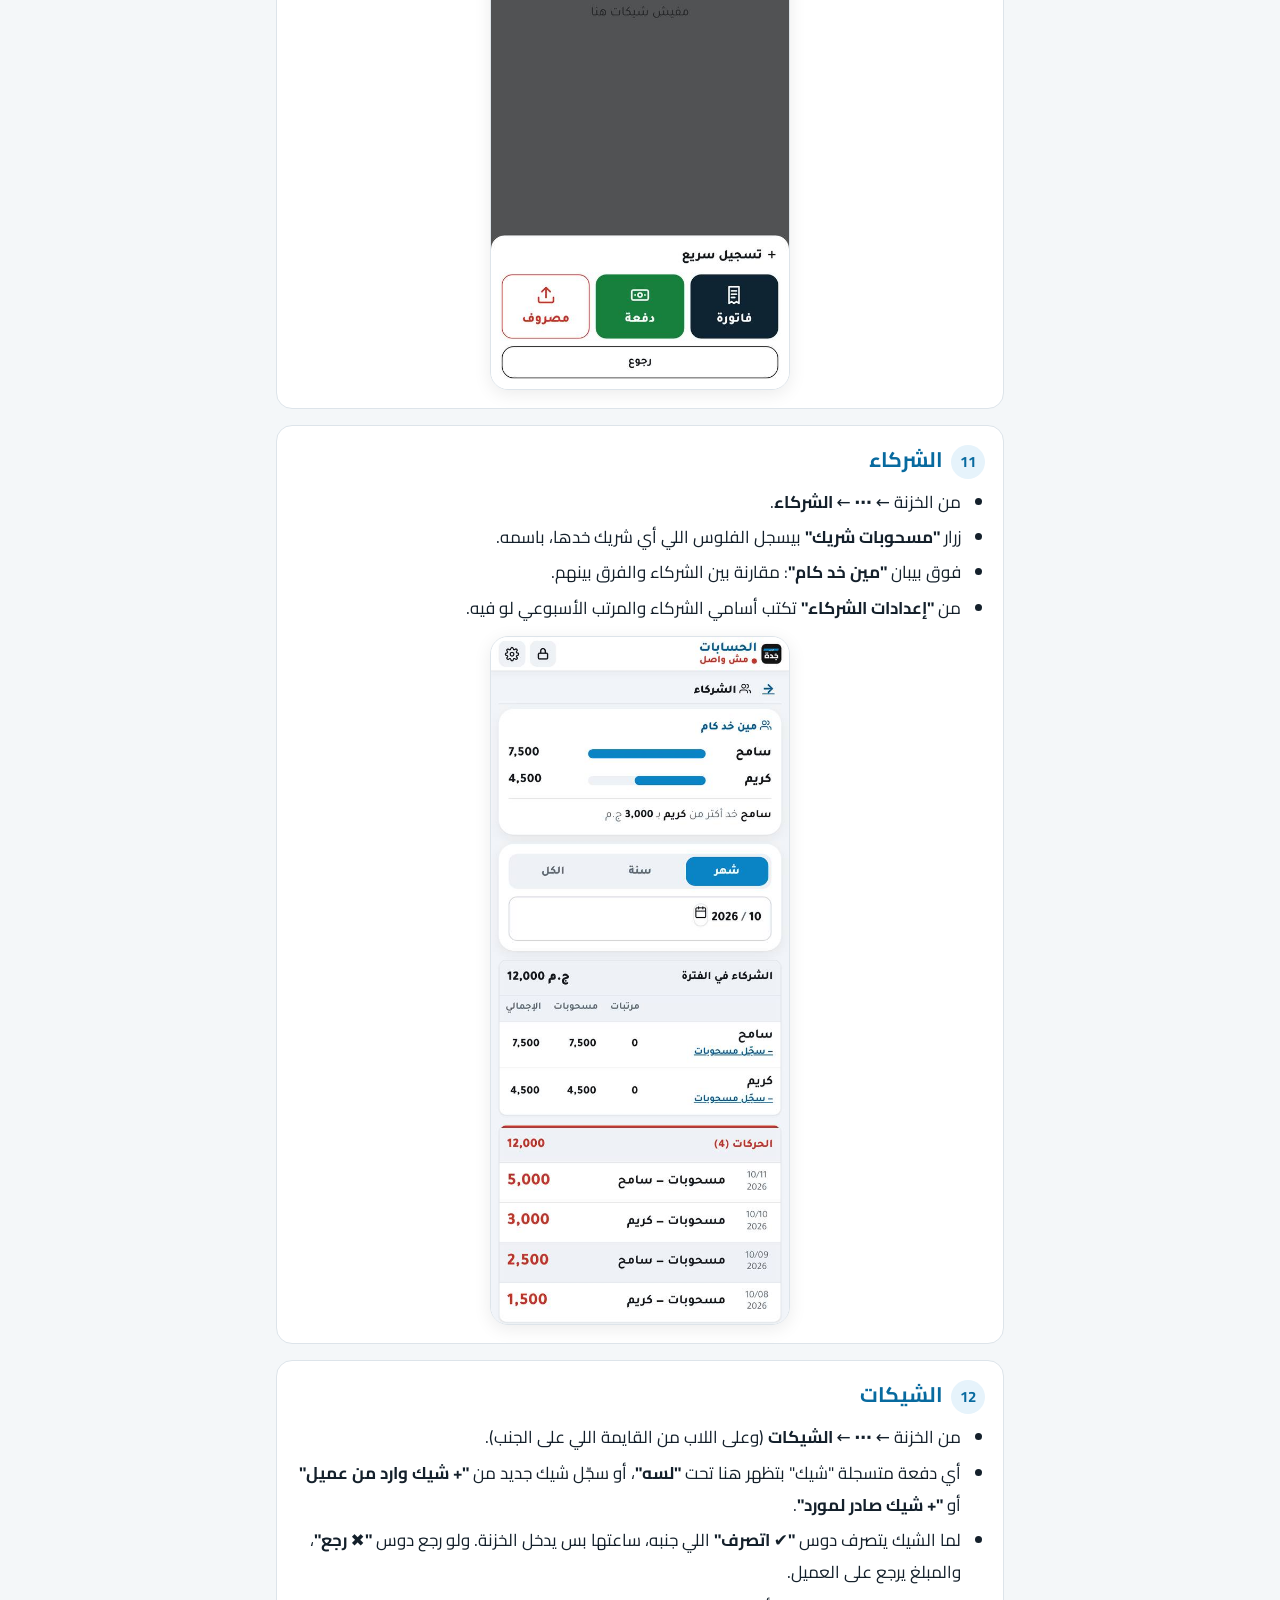
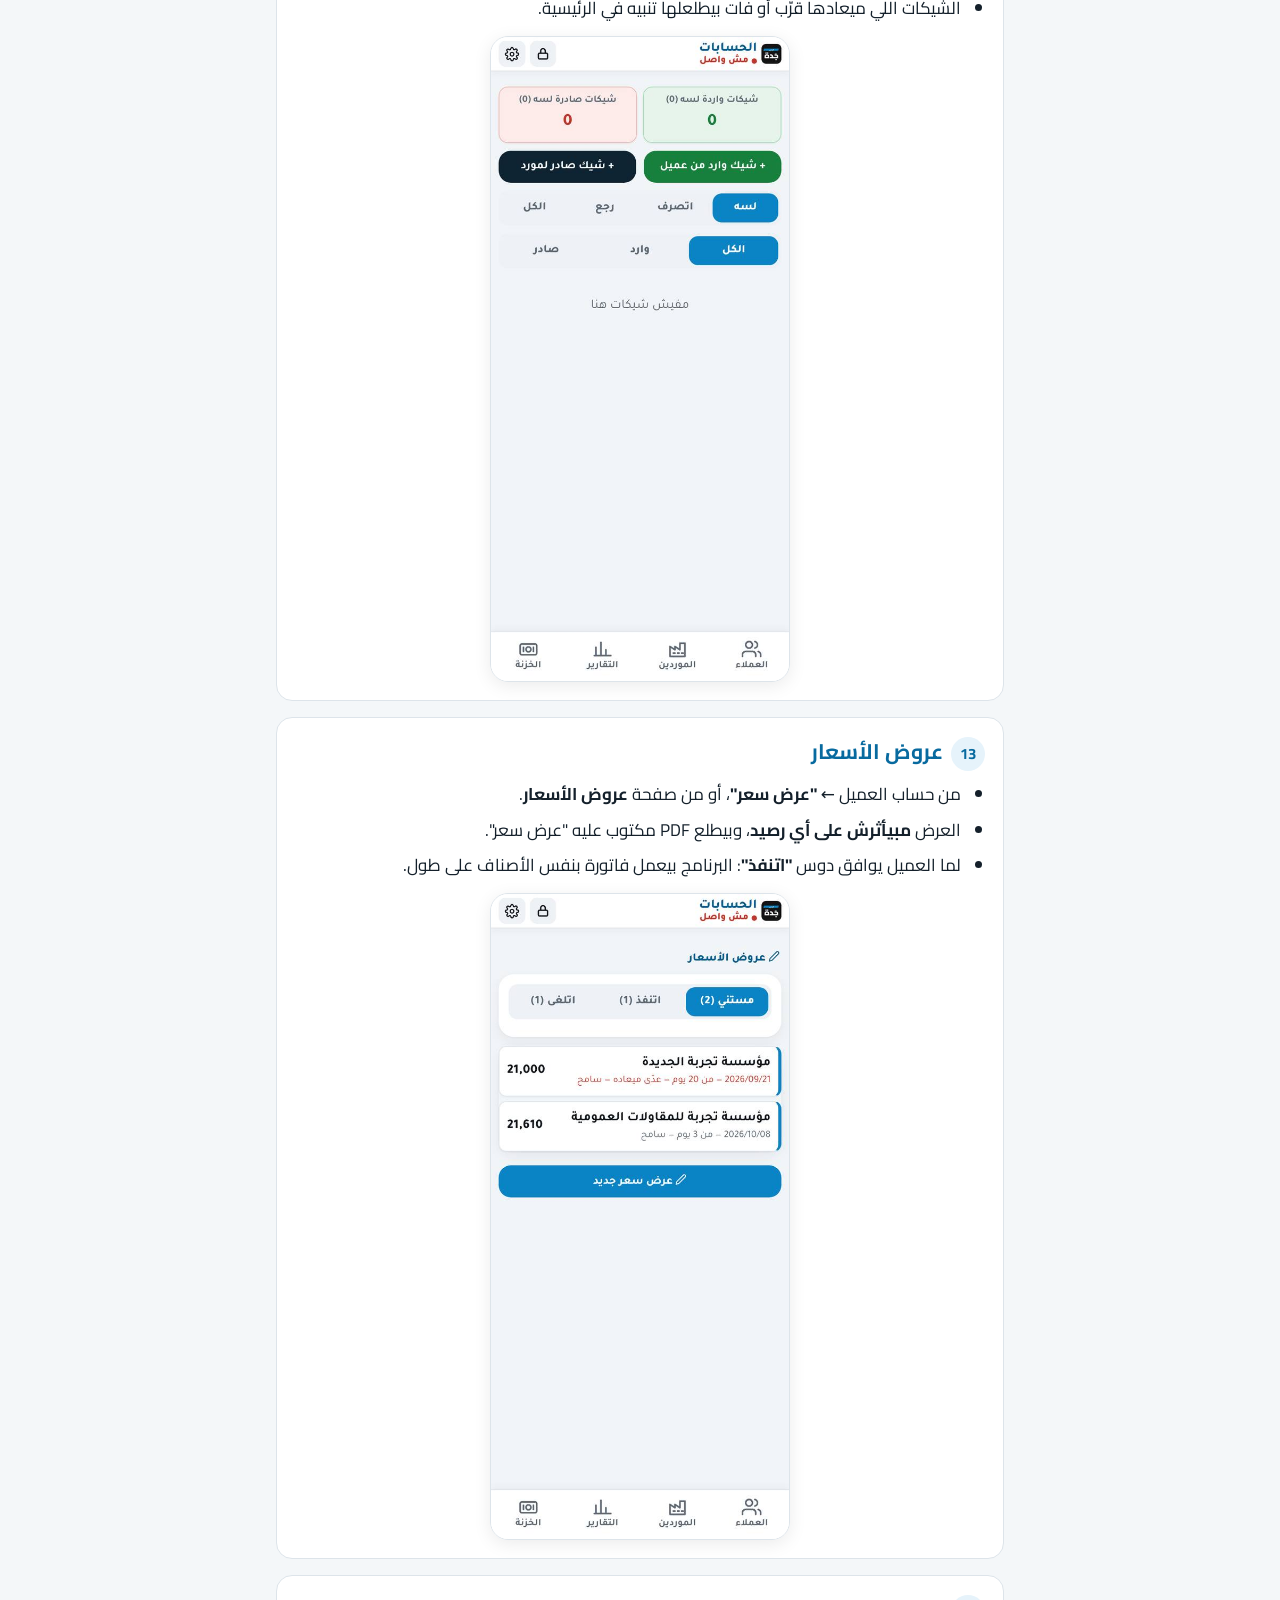
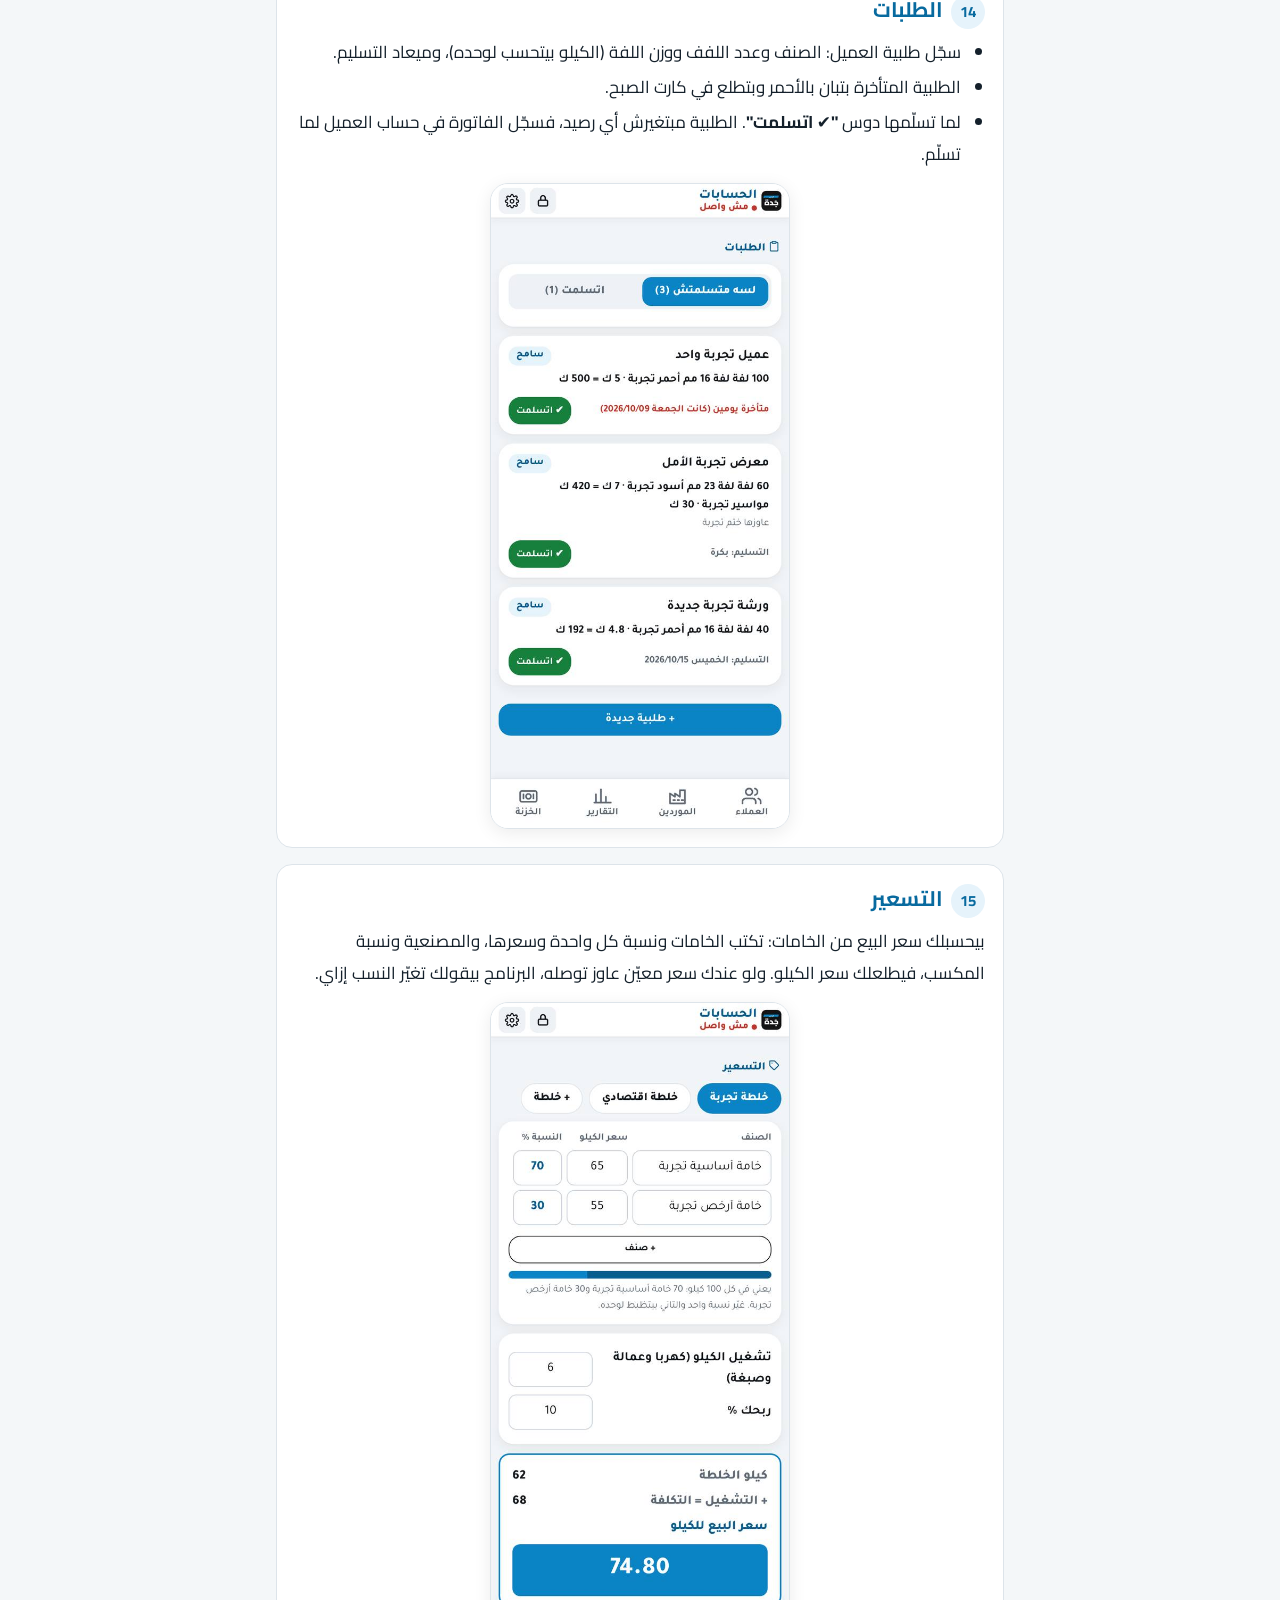
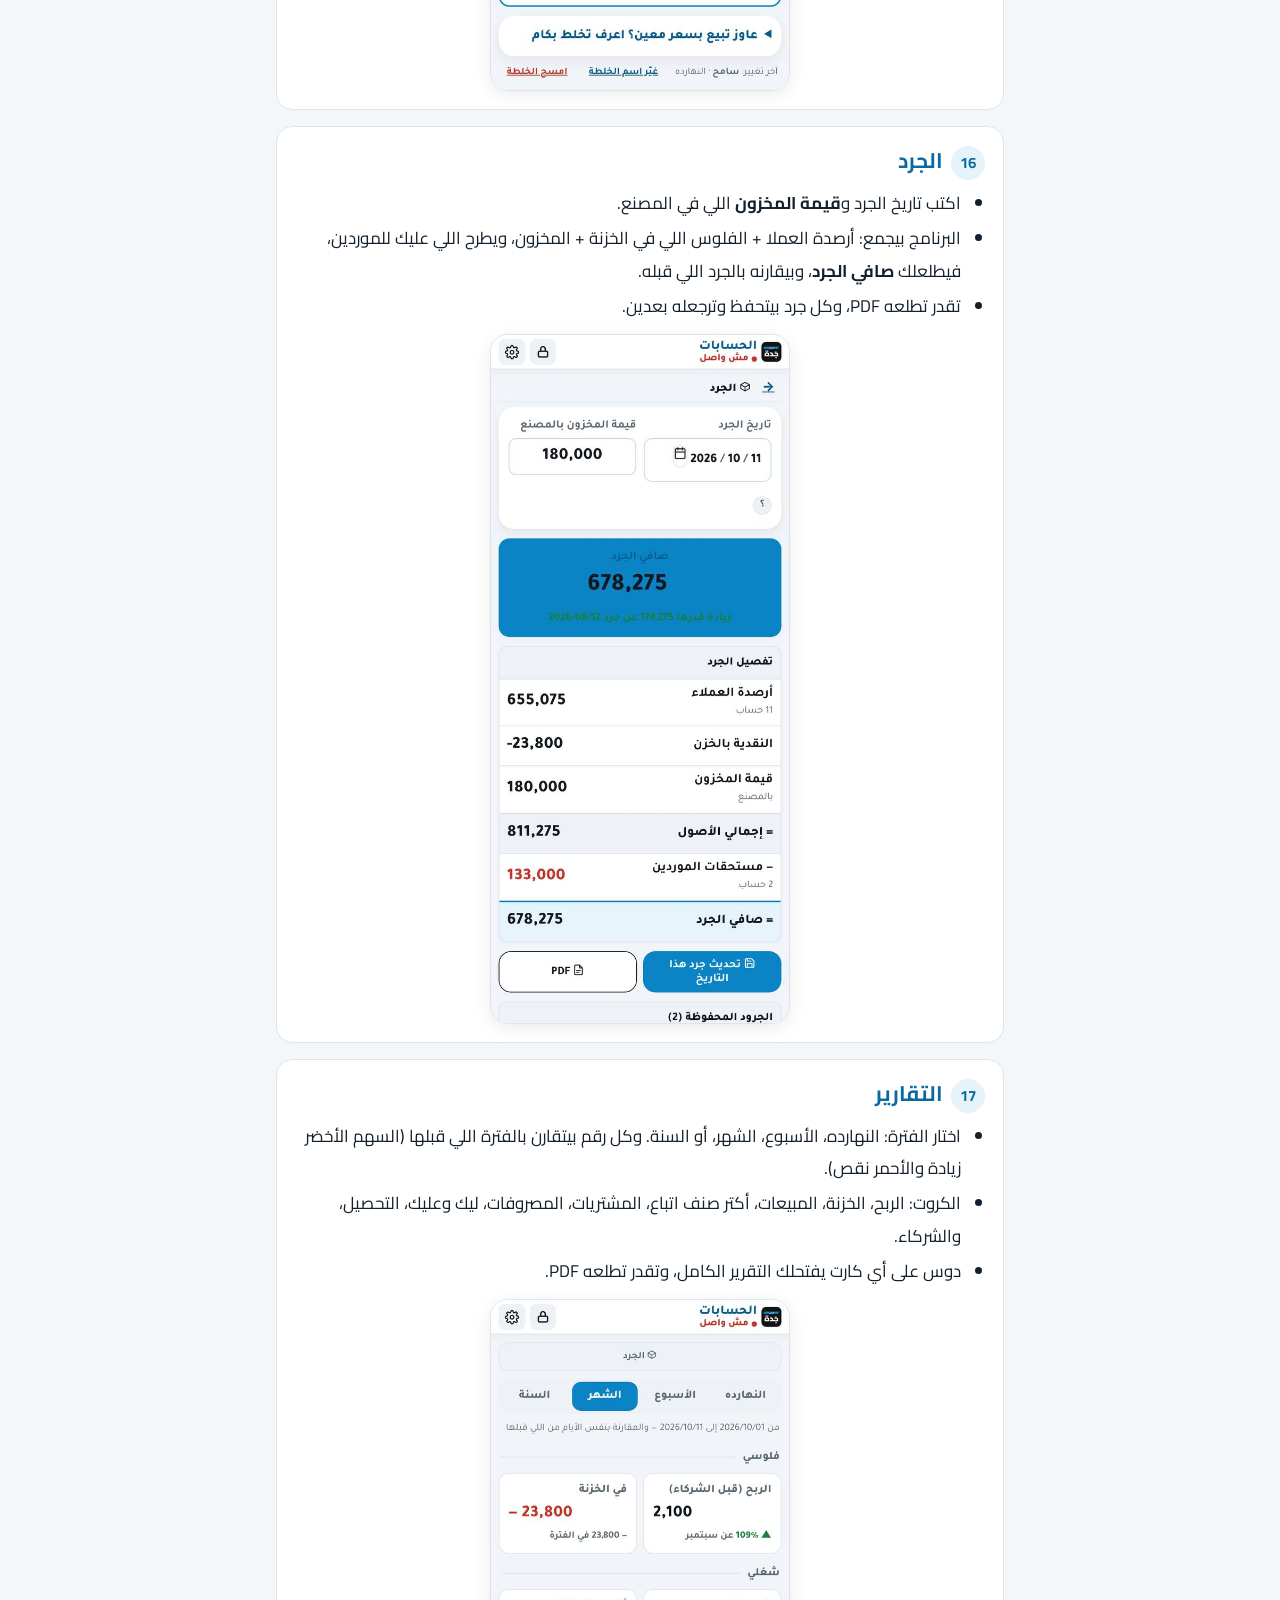
==== commit 9b2ca995: ""حد حوّلها": العمولة 10 على الألف أوتوماتيك دايماً، وكشف المورد دفعة عادية اتشال اختيار بعمولة/من غي" ====
--- a/guide.html
+++ b/guide.html
@@ -176,7 +176,7 @@
   <h2><span>8</span>الموردين</h2>
   <p>نفس فكرة العملا بالظبط، بس بالعكس: بتسجل <b>فاتورة شراء</b> لما تشتري منه، و<b>دفعة</b> لما تدفعله. الرقم اللي فوق هو <b>"ليهم عندي"</b>.</p>
   <img class="shot" src="guide/sup.jpg" alt="الموردين" loading="lazy">
-  <p><b>حد حوّل للمورد بدالك (فودافون كاش مثلاً):</b> الشخص ده بيبقى ليه حساب عادي في <b>الموردين</b>. افتح حساب المورد اللي اتحوّله ← <b>دفعت له</b> ← اكتب المبلغ ← اختار <b>"📲 حد حوّلها"</b> ← اختار اسم الشخص ← اختار <b>من غير عمولة</b> أو <b>بعمولة 10 على الألف</b> ← حفظ. المورد بينزل، والشخص بيزيد اللي ليه بالمبلغ والعمولة، والخزنة متتحركش. ولما تدّيله فلوسه افتح حسابه ← <b>دفعت له</b> عادي من الخزنة.</p>
+  <p><b>حد حوّل للمورد بدالك (فودافون كاش مثلاً):</b> الشخص ده بيبقى ليه حساب عادي في <b>الموردين</b>. افتح حساب المورد اللي اتحوّله ← <b>دفعت له</b> ← اكتب المبلغ ← اختار <b>"📲 حد حوّلها"</b> ← اختار اسم الشخص ← حفظ. المورد بينزل بالمبلغ بس، والشخص بيزيد اللي ليه بالمبلغ + عمولة 10 جنيه على كل ألف لوحدها، والخزنة متتحركش. كشف حساب المورد اللي بتبعته بيبان فيه "دفعة" عادية، وفوق في صفحة الشخص إجمالي اللي حوّله وإجمالي العمولة. ولما تدّيله فلوسه افتح حسابه ← <b>دفعت له</b> عادي من الخزنة.</p>
 </section>
 
 <section id="s9">
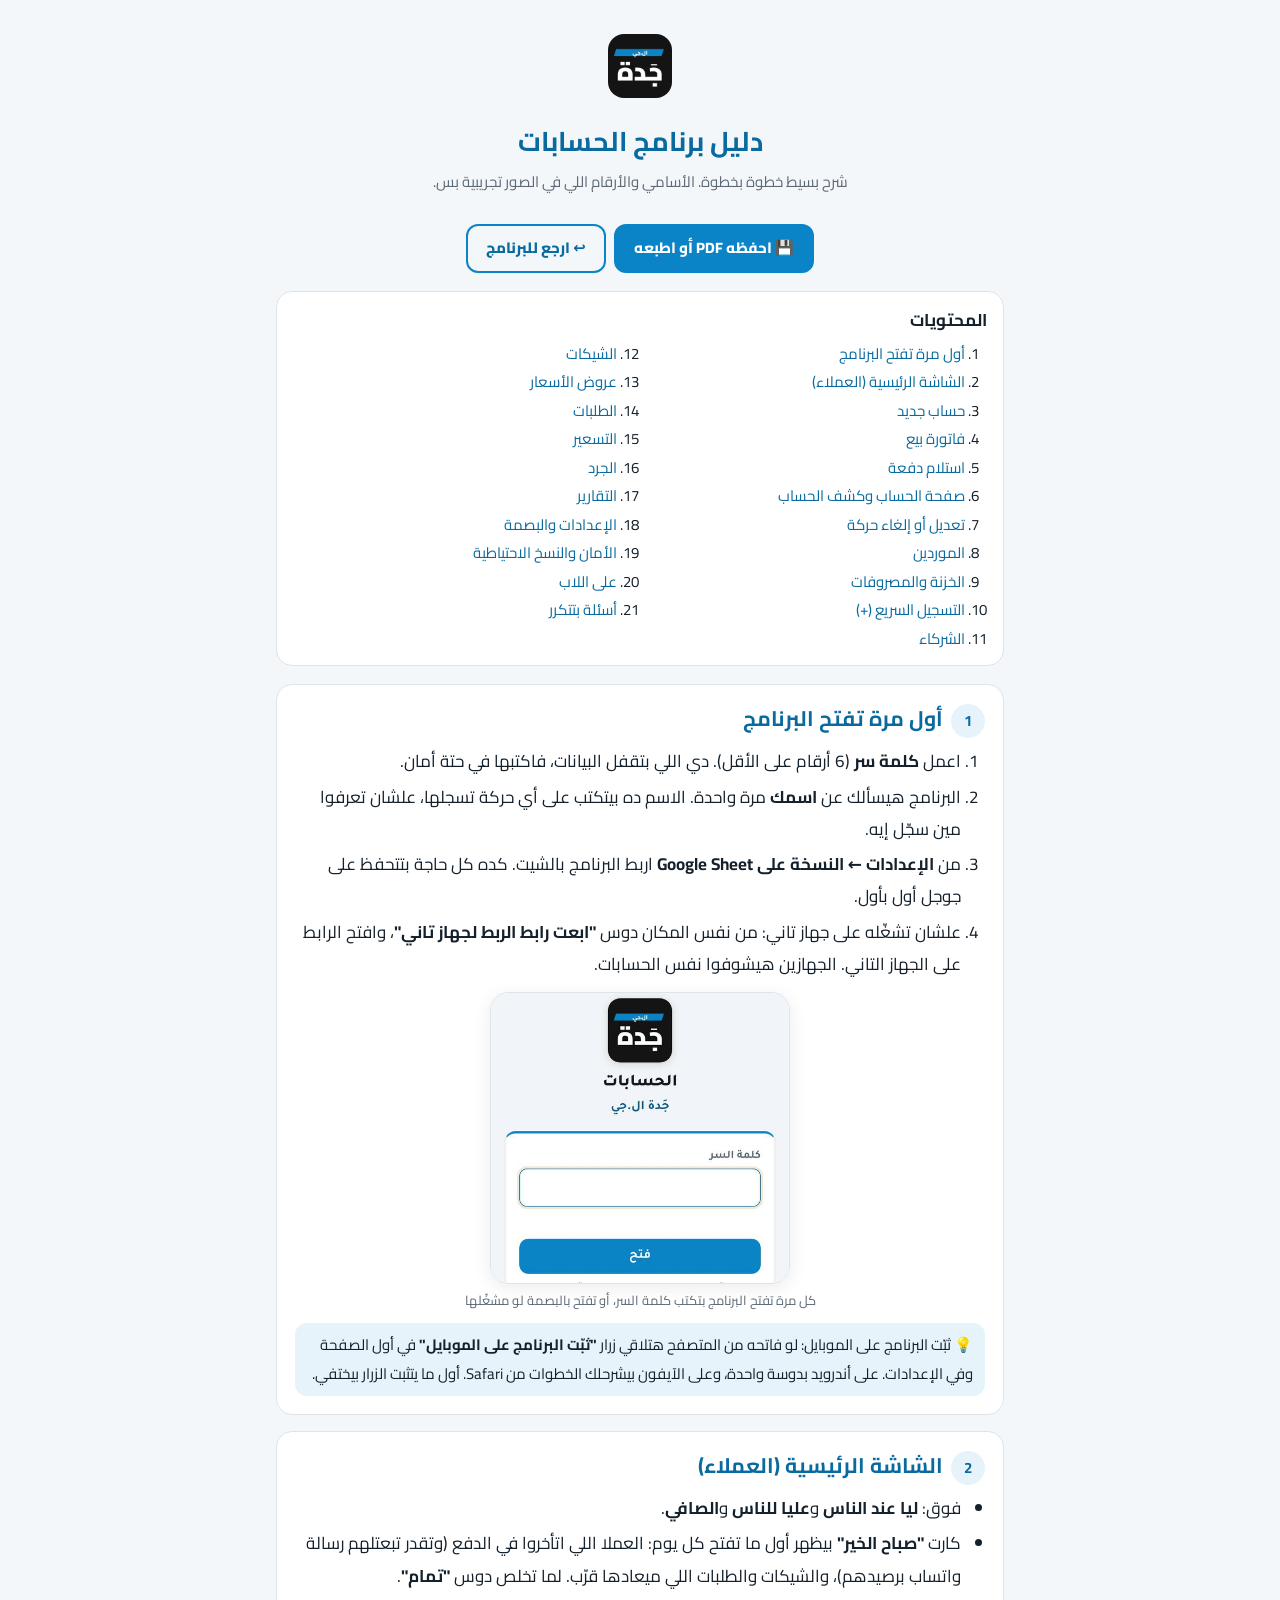
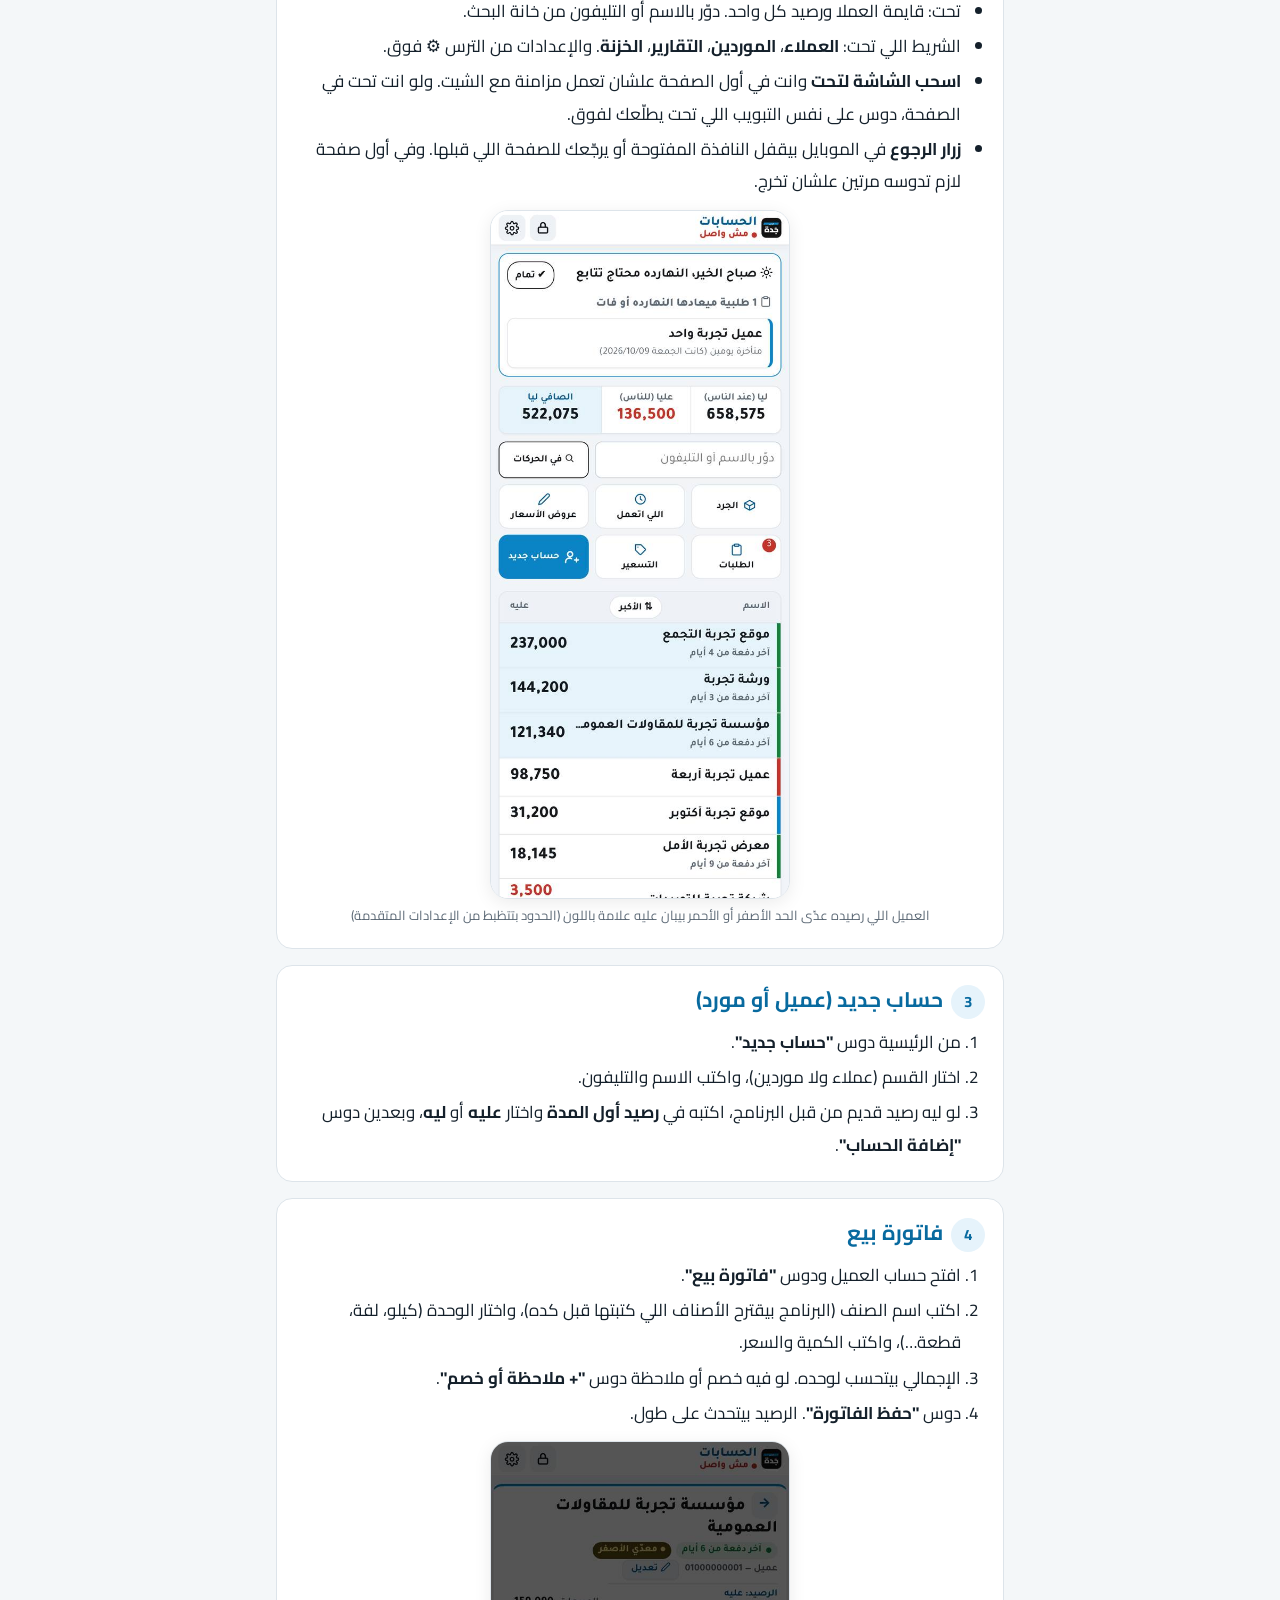
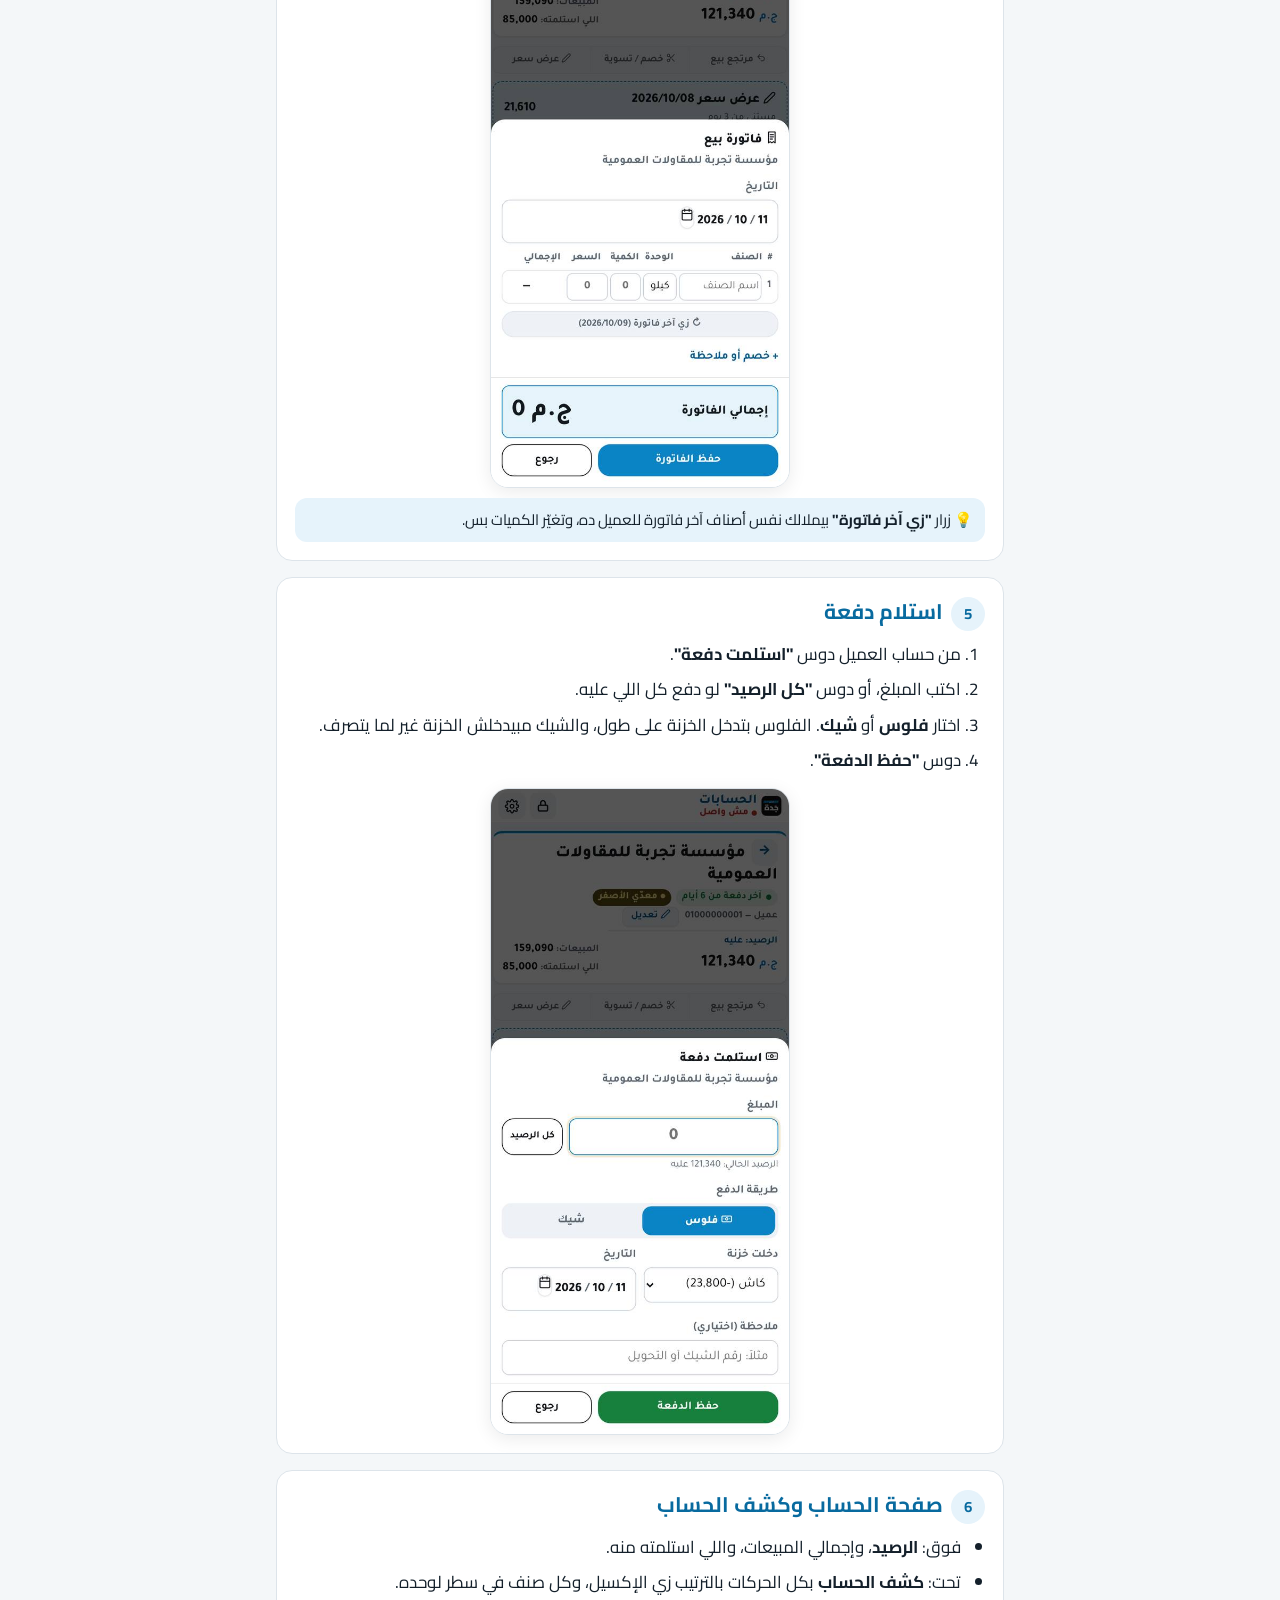
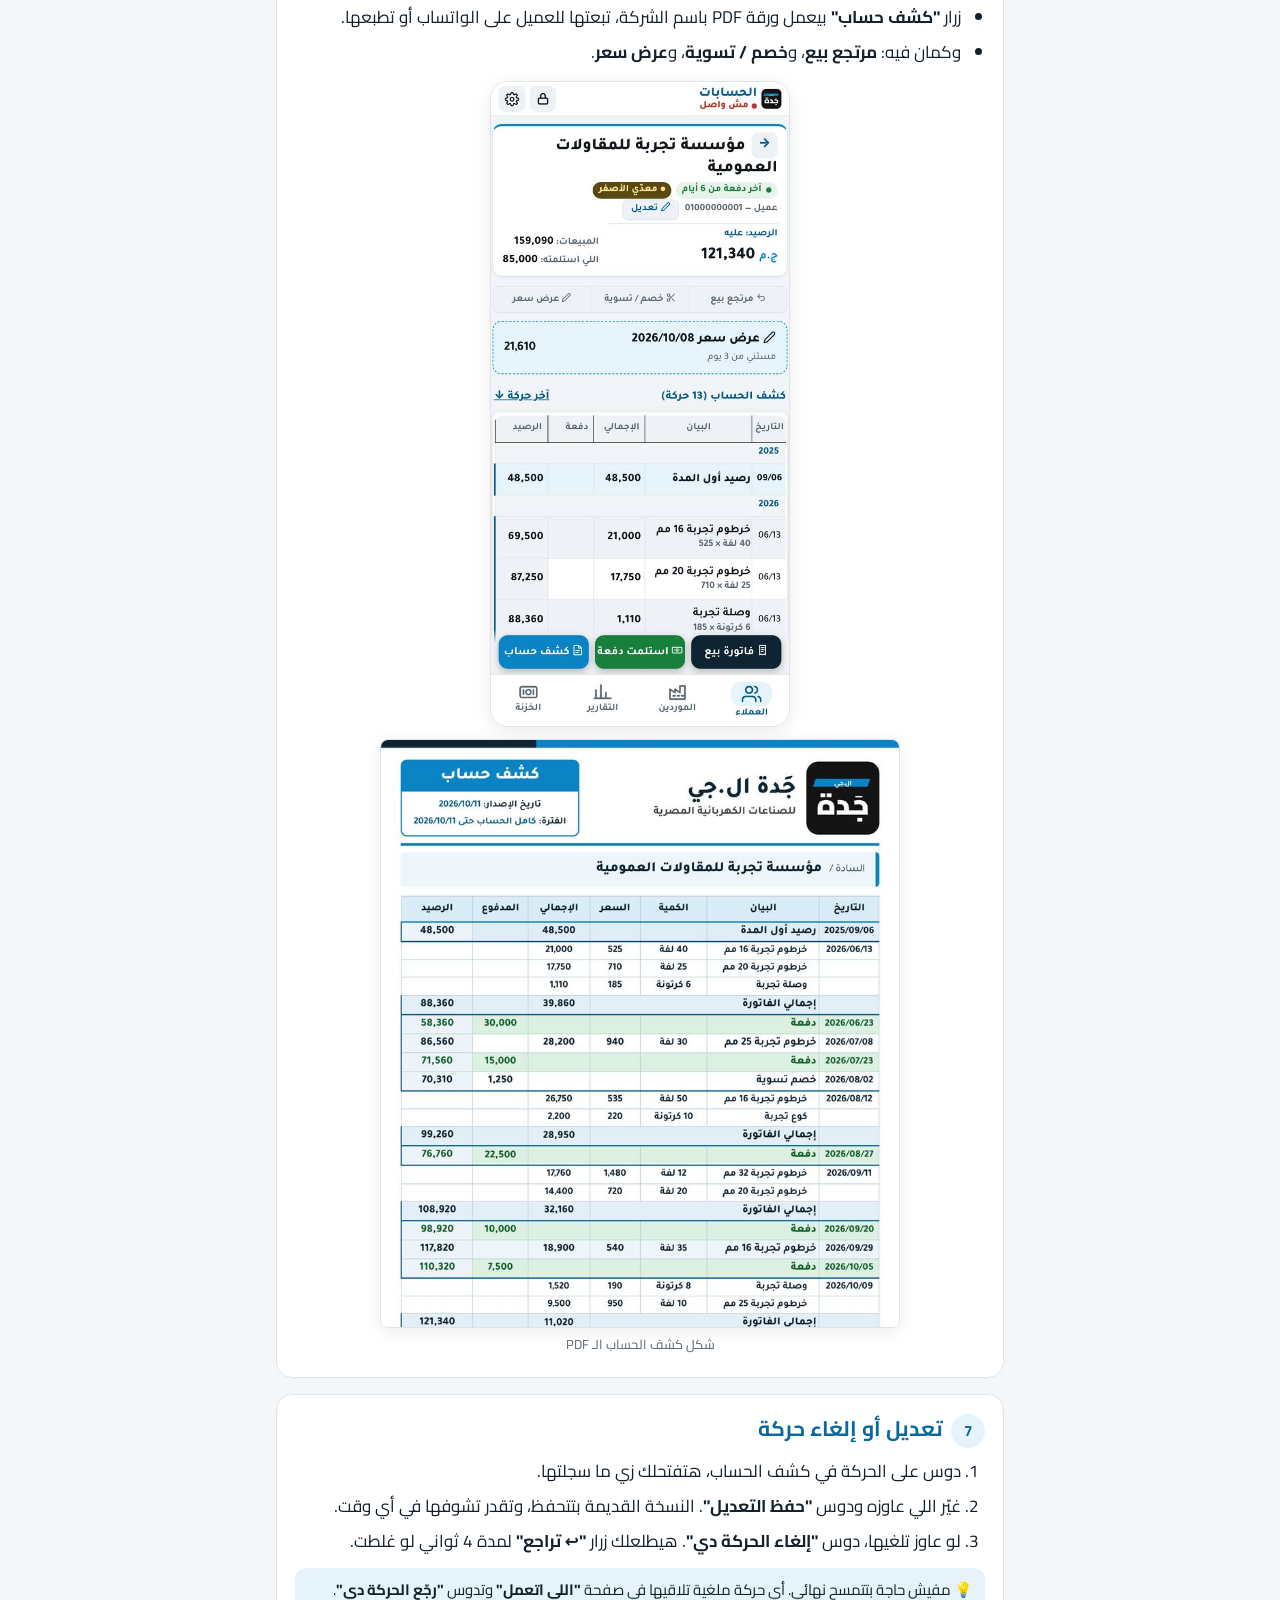
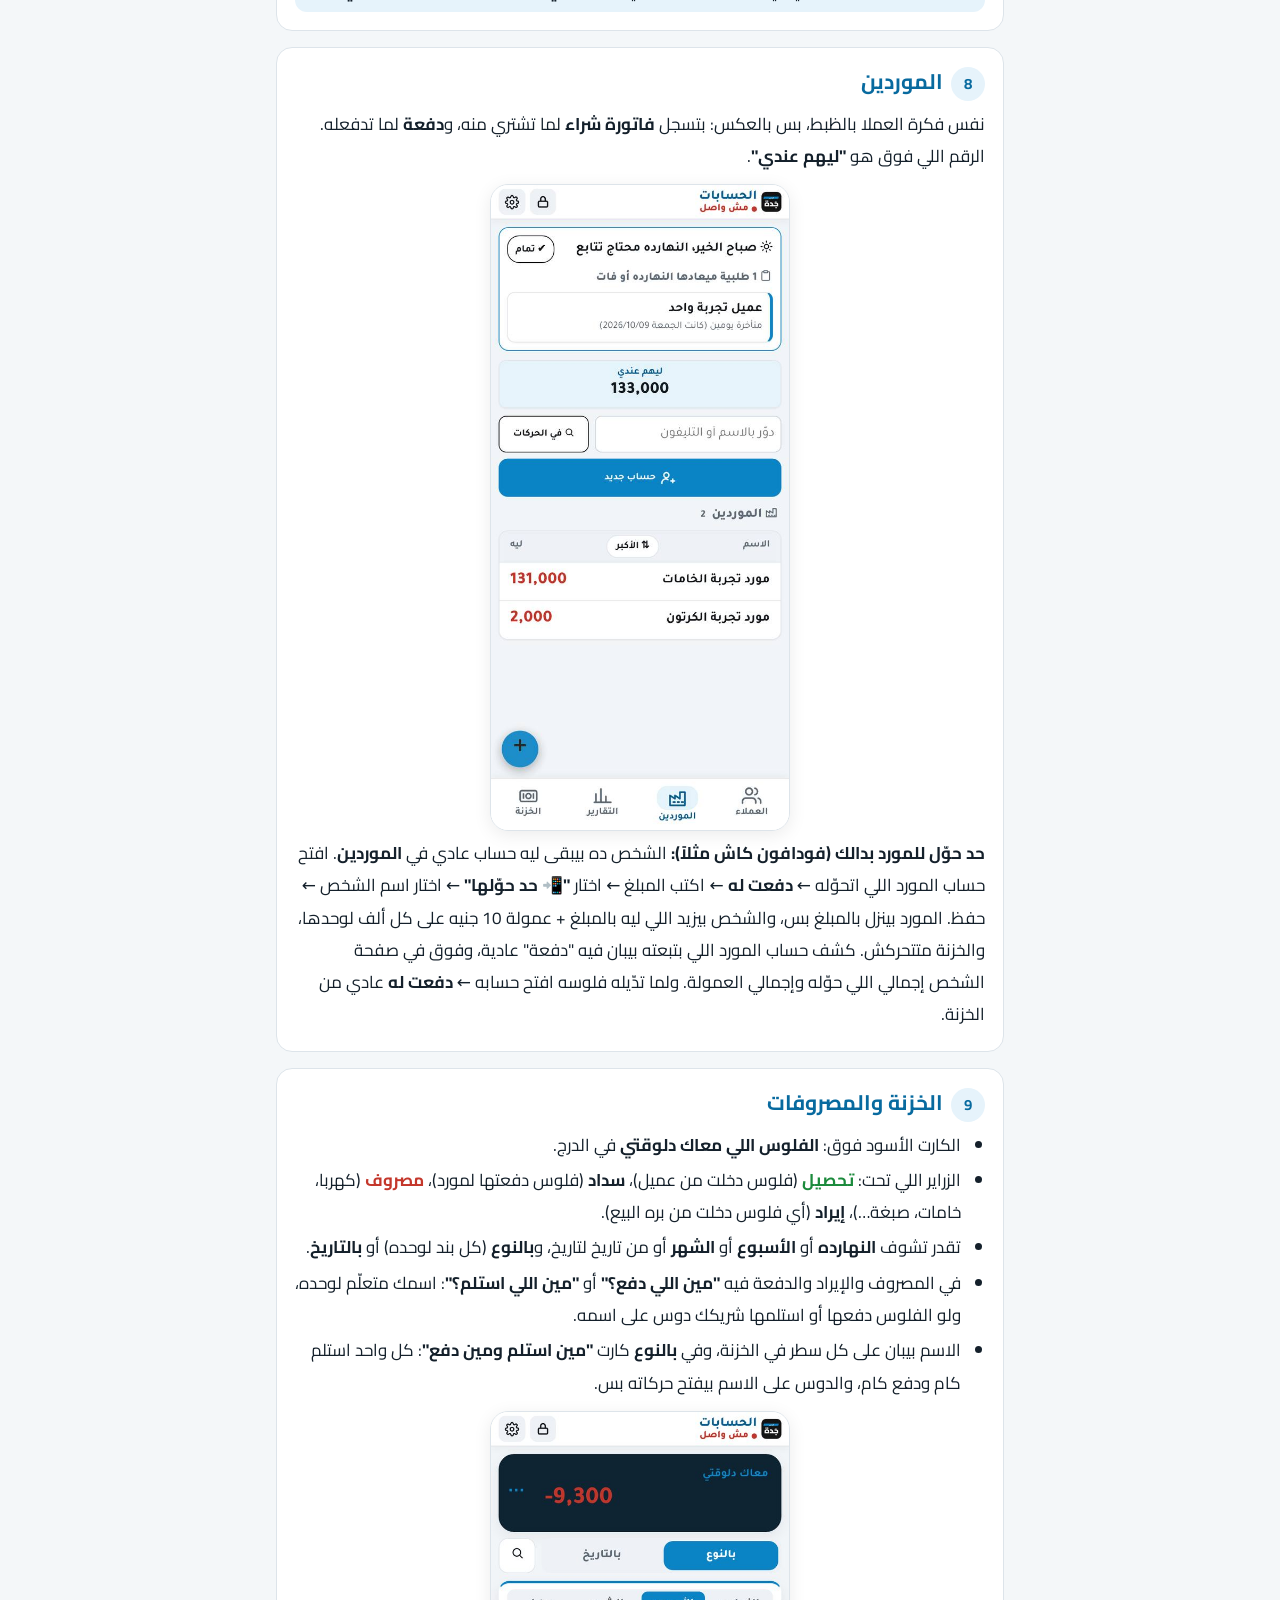
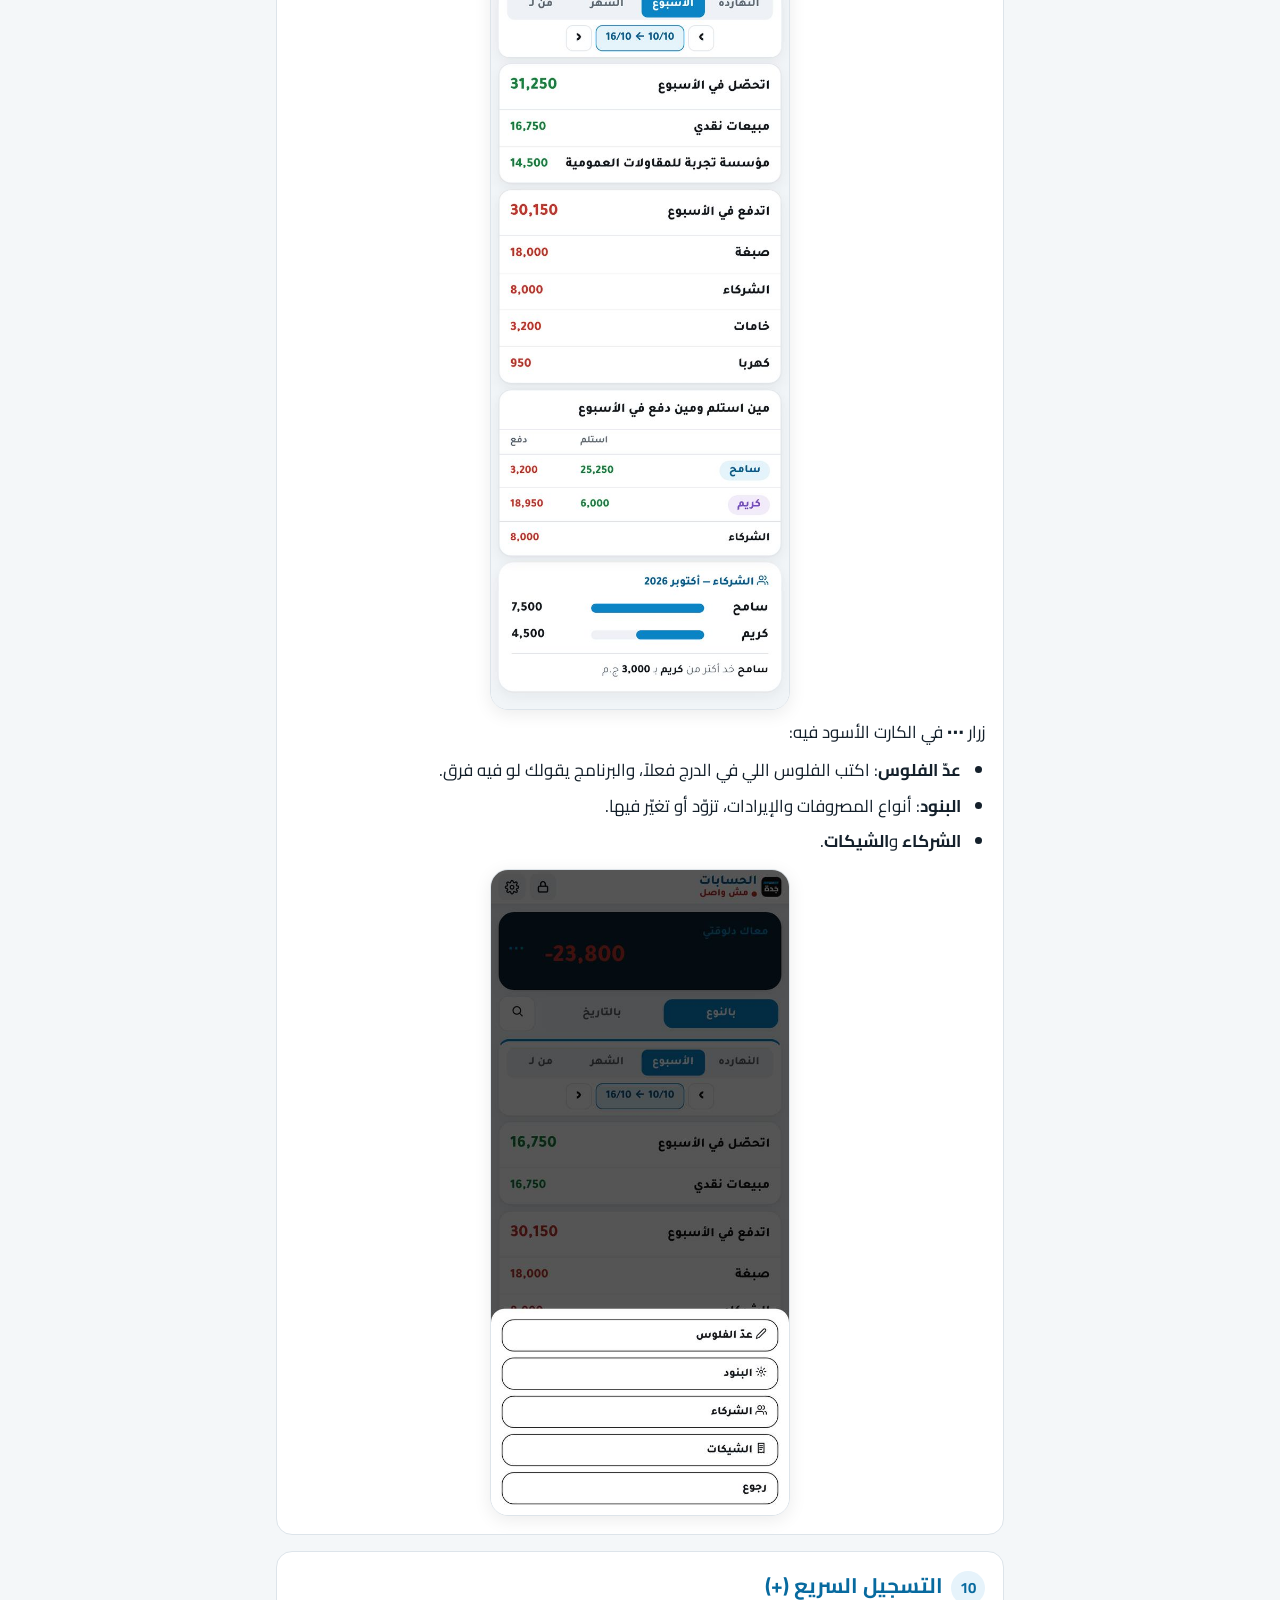
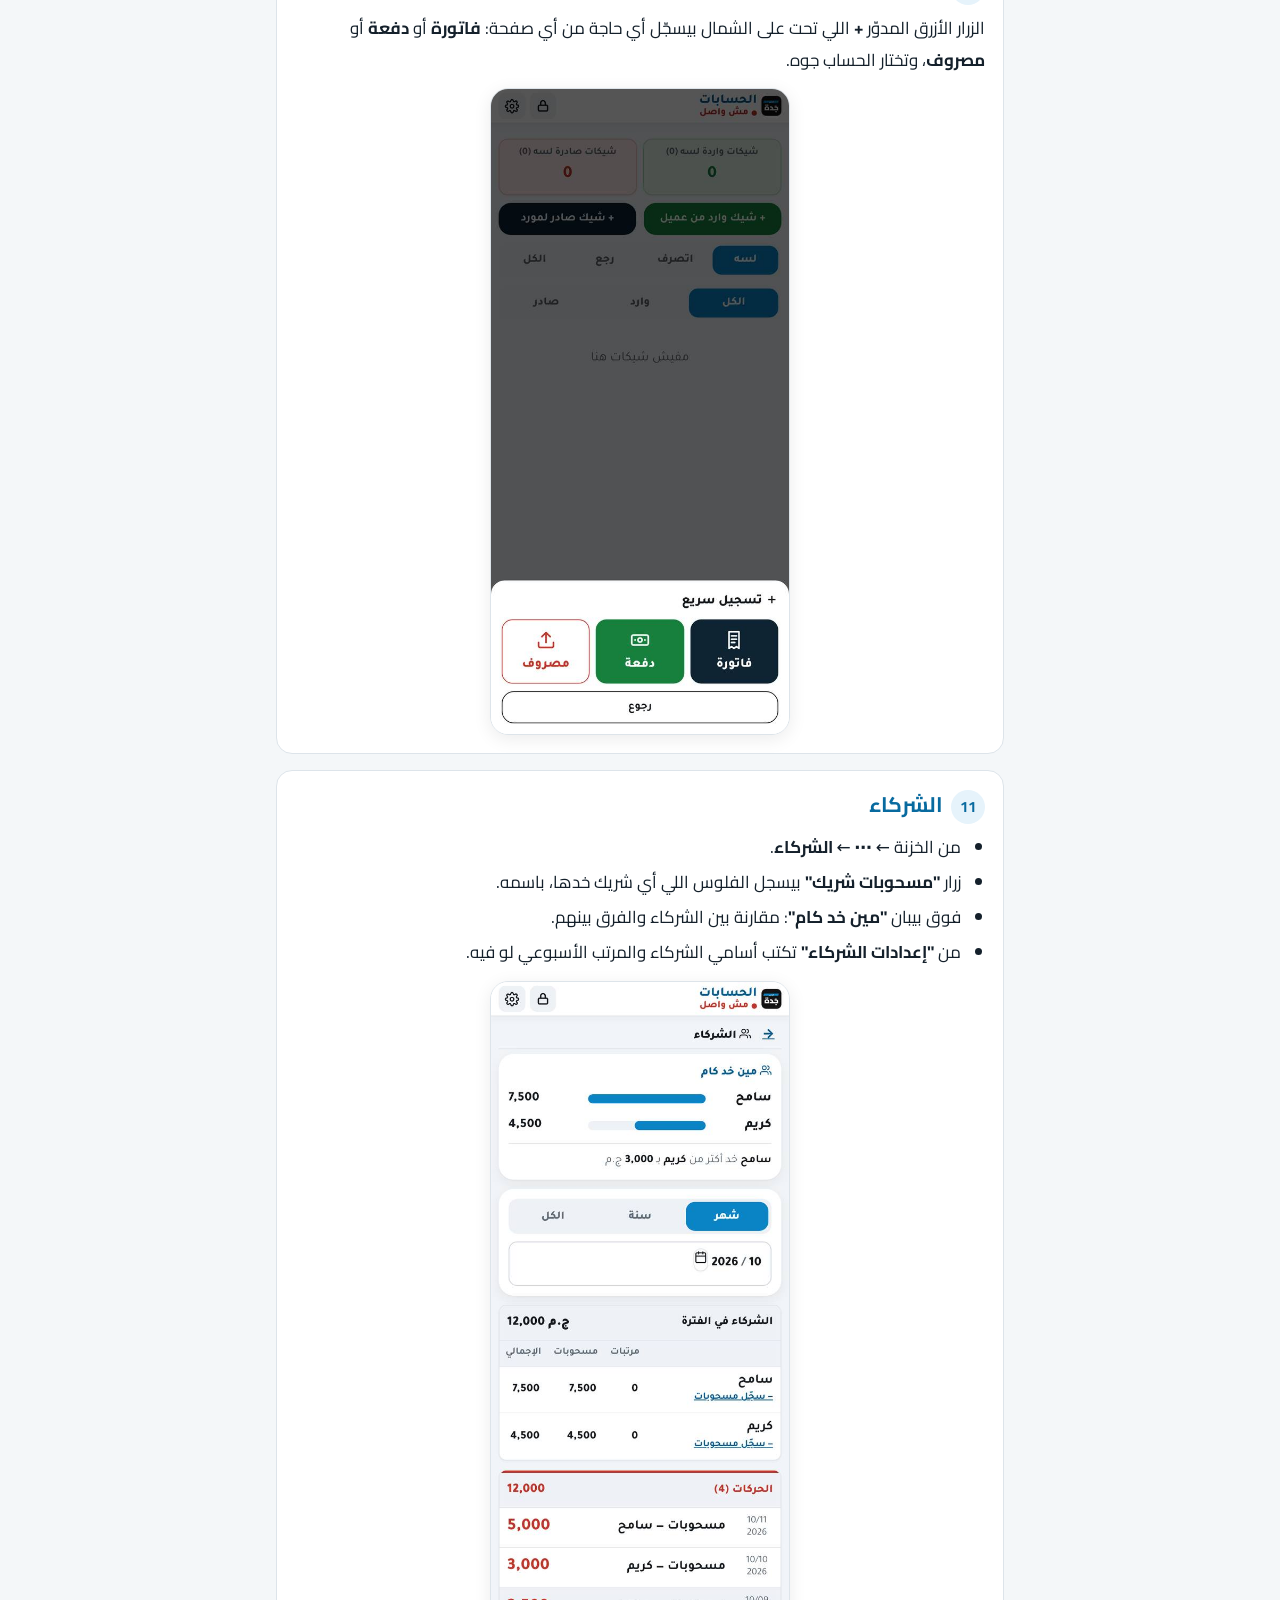
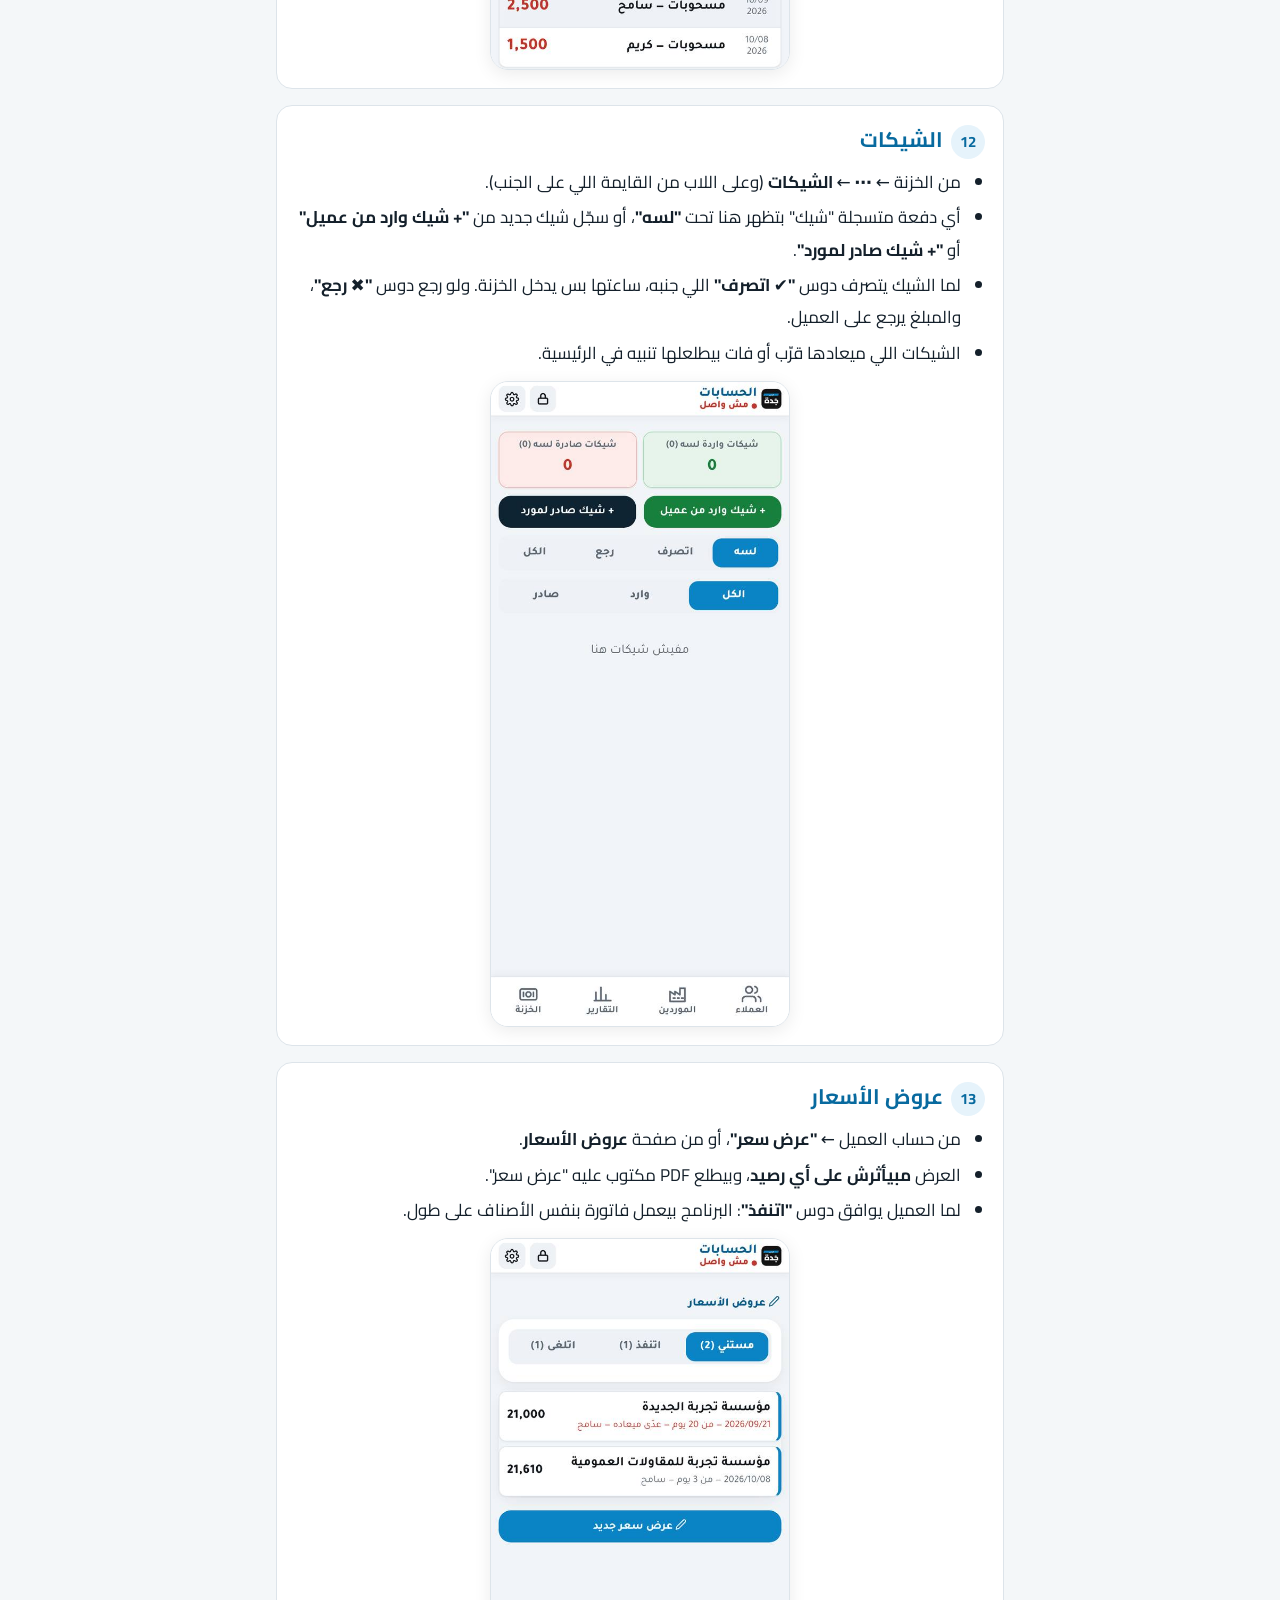
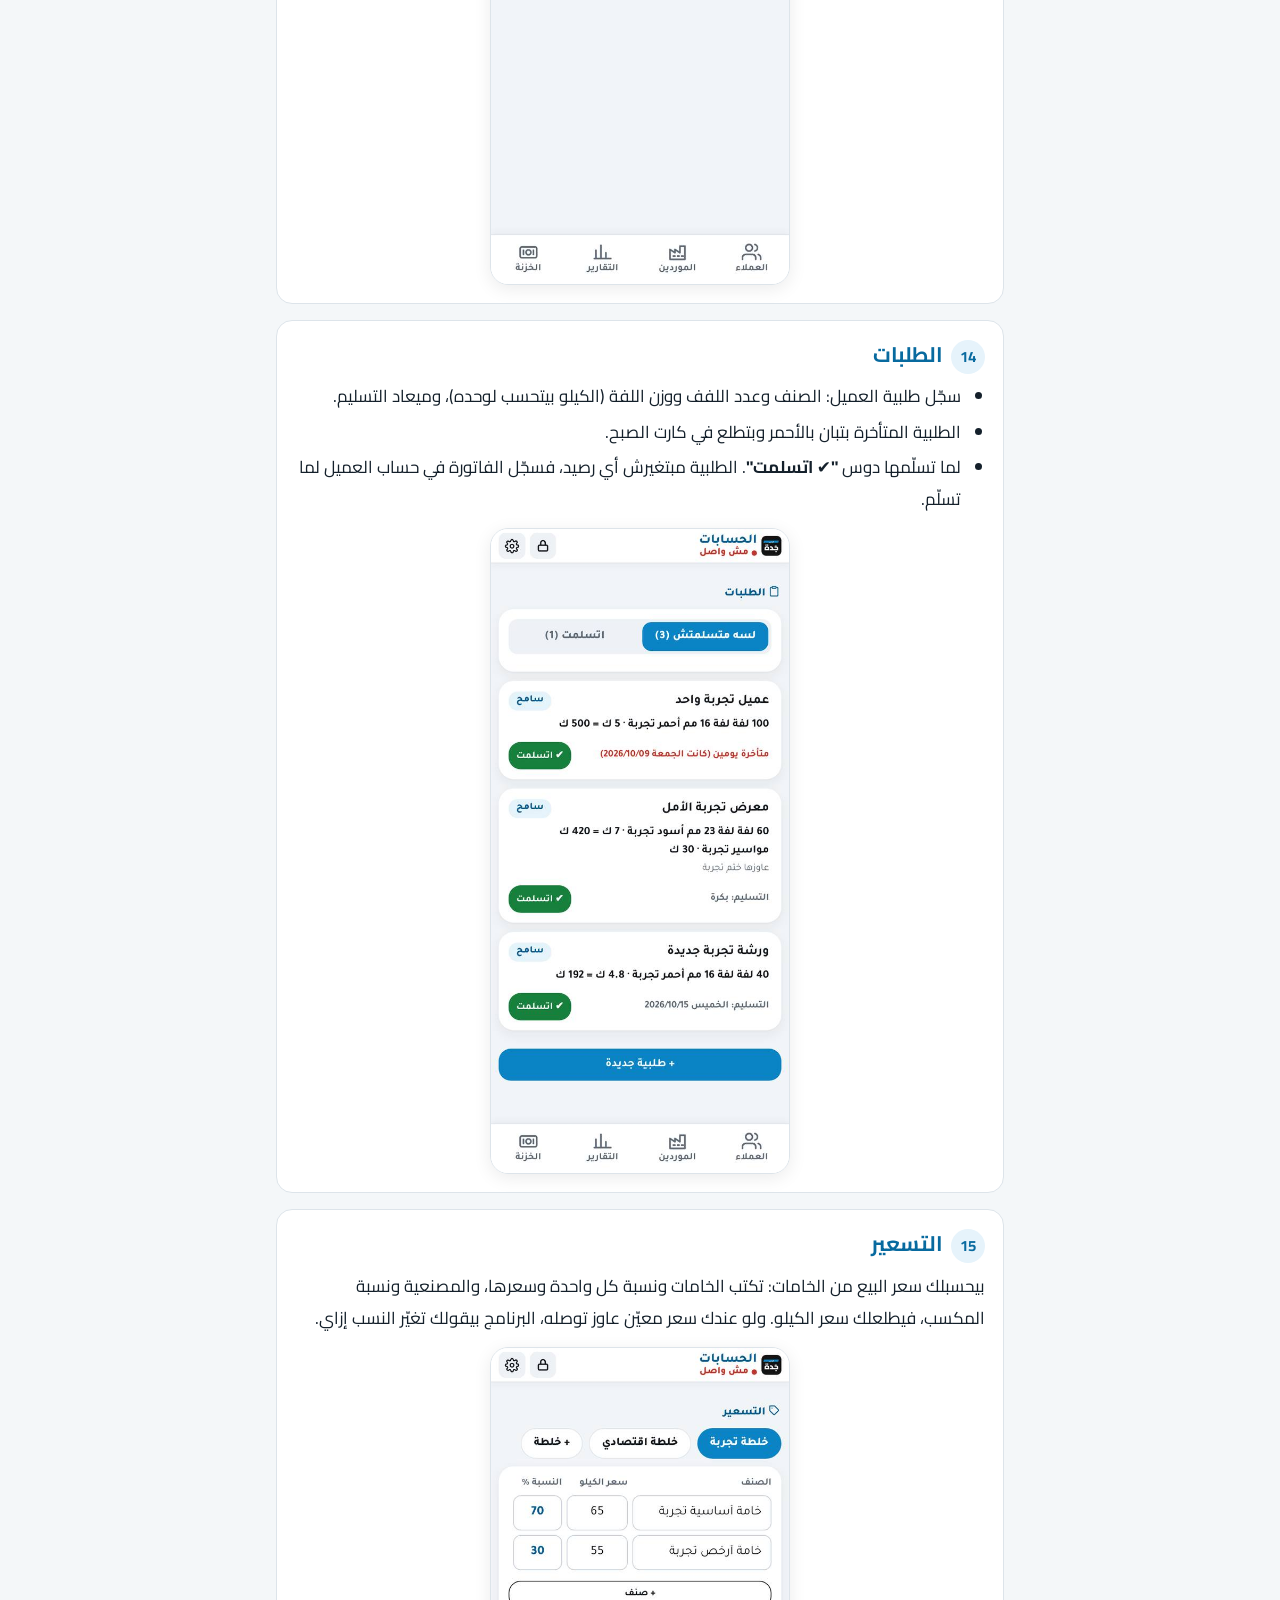
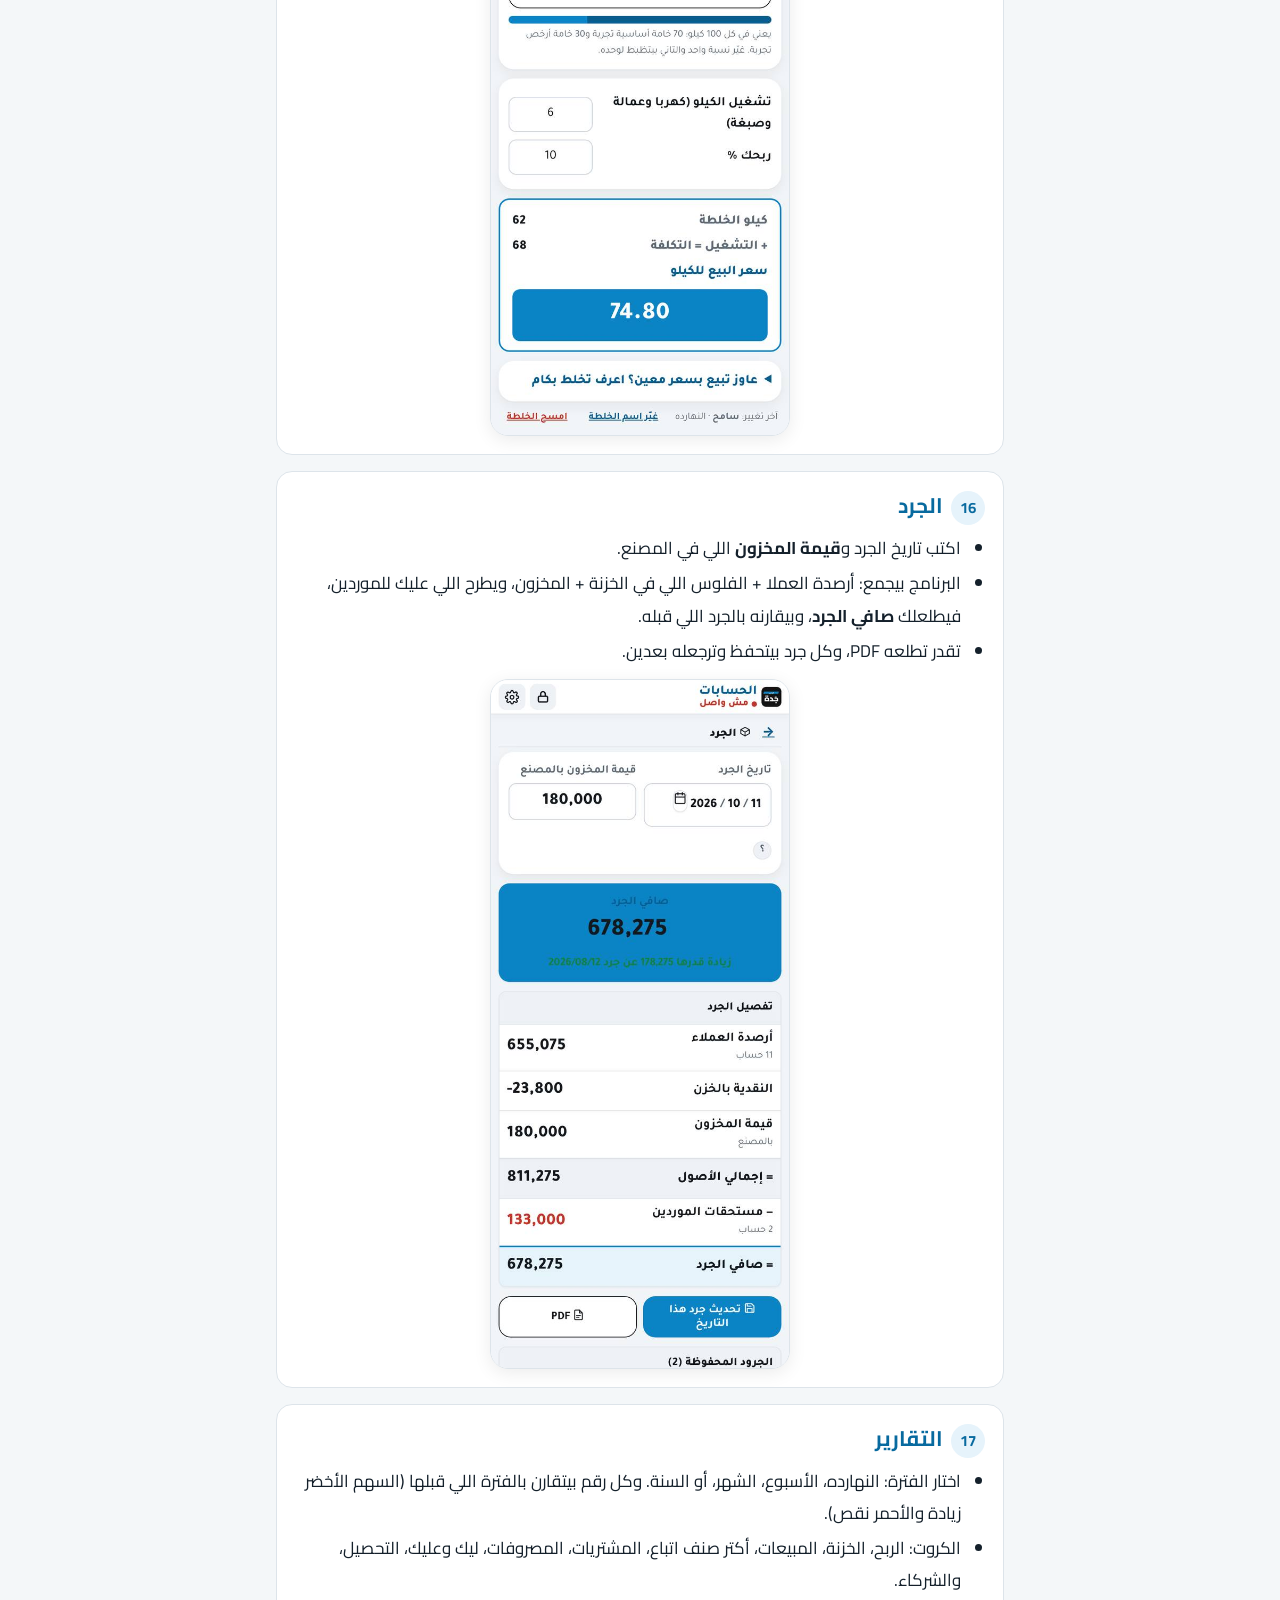
==== commit 3599e089: "الخزنة: "مين اللي دفع؟/مين اللي استلم؟" في المصروف والإيراد والدفعة، والاسم على كل سطر، وكارت "مين ا" ====
--- a/guide.html
+++ b/guide.html
@@ -185,6 +185,8 @@
     <li>الكارت الأسود فوق: <b>الفلوس اللي معاك دلوقتي</b> في الدرج.</li>
     <li>الزراير اللي تحت: <b class="g">تحصيل</b> (فلوس دخلت من عميل)، <b>سداد</b> (فلوس دفعتها لمورد)، <b class="r">مصروف</b> (كهربا، خامات، صبغة…)، <b>إيراد</b> (أي فلوس دخلت من بره البيع).</li>
     <li>تقدر تشوف <b>النهارده</b> أو <b>الأسبوع</b> أو <b>الشهر</b> أو من تاريخ لتاريخ، و<b>بالنوع</b> (كل بند لوحده) أو <b>بالتاريخ</b>.</li>
+    <li>في المصروف والإيراد والدفعة فيه <b>"مين اللي دفع؟"</b> أو <b>"مين اللي استلم؟"</b>: اسمك متعلّم لوحده، ولو الفلوس دفعها أو استلمها شريكك دوس على اسمه.</li>
+    <li>الاسم بيبان على كل سطر في الخزنة، وفي <b>بالنوع</b> كارت <b>"مين استلم ومين دفع"</b>: كل واحد استلم كام ودفع كام، والدوس على الاسم بيفتح حركاته بس.</li>
   </ul>
   <img class="shot" src="guide/cash.jpg" alt="الخزنة" loading="lazy">
   <p>زرار <b>⋯</b> في الكارت الأسود فيه:</p>
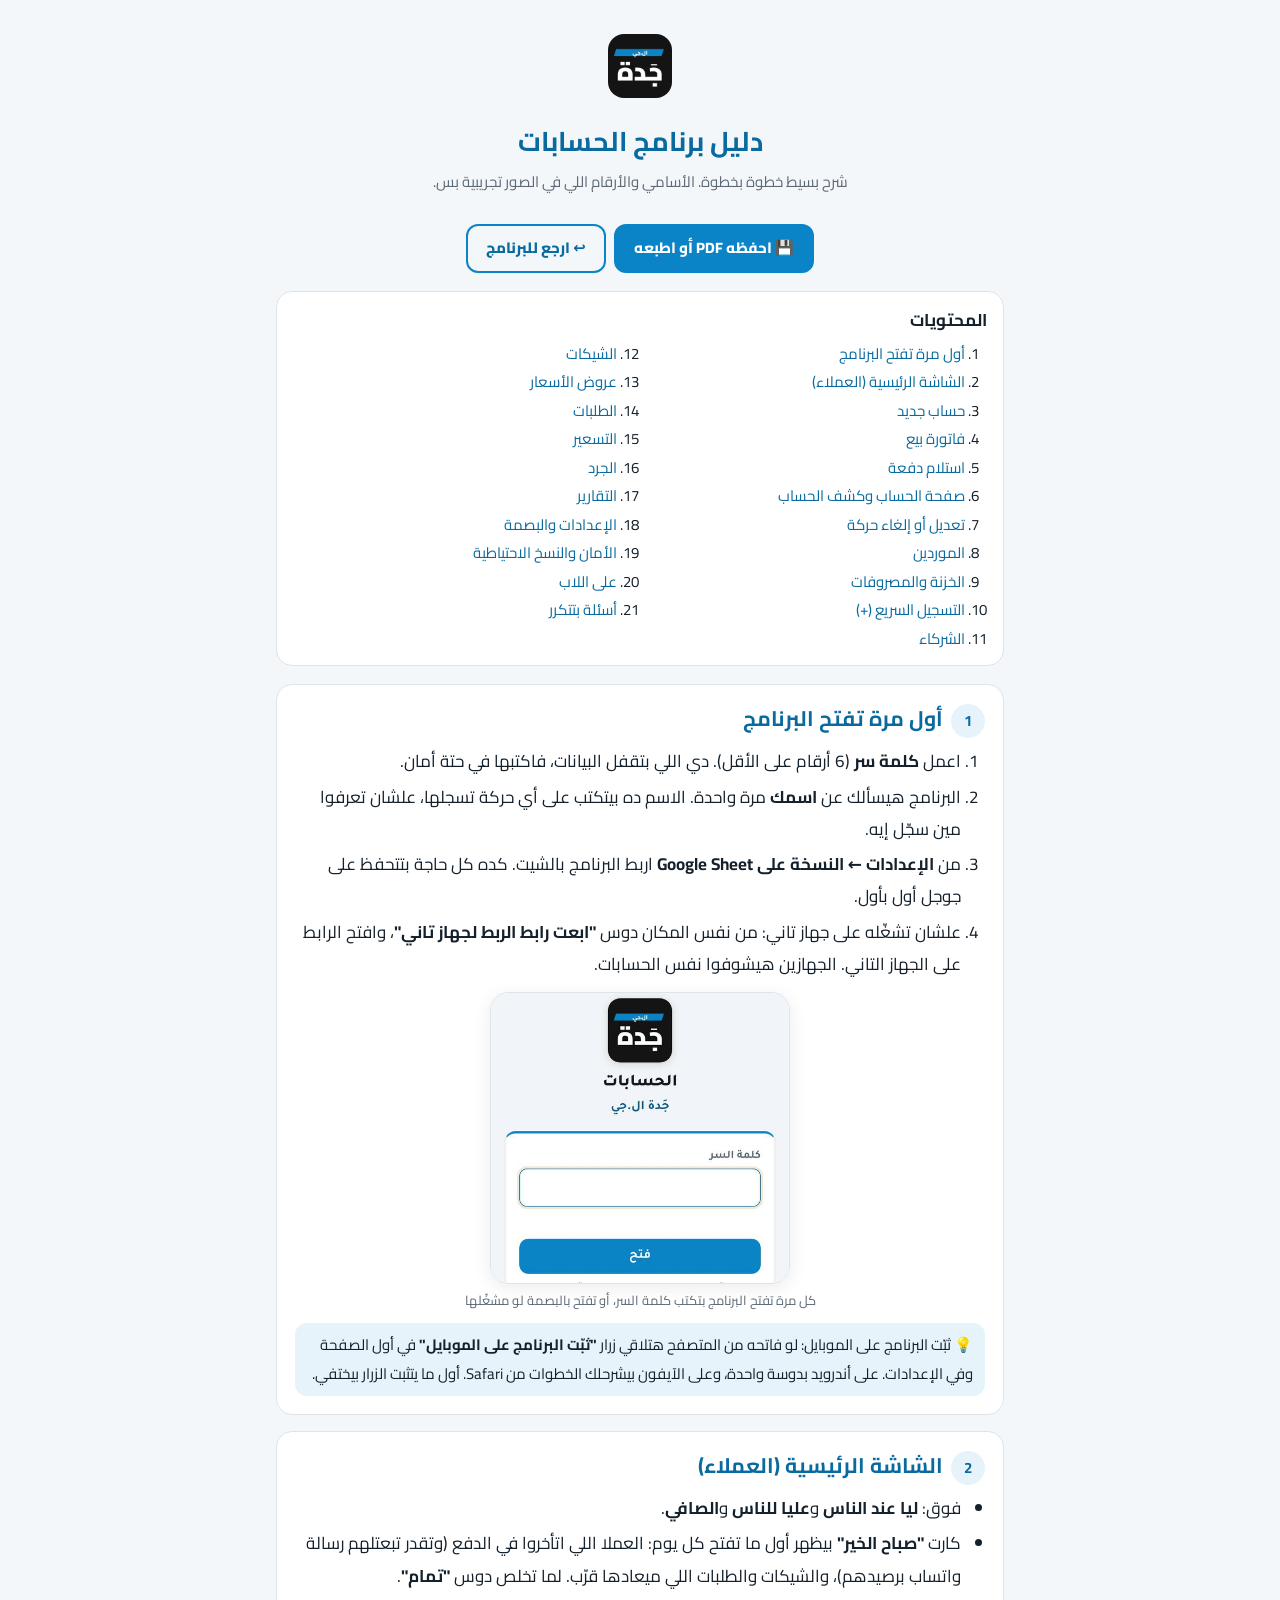
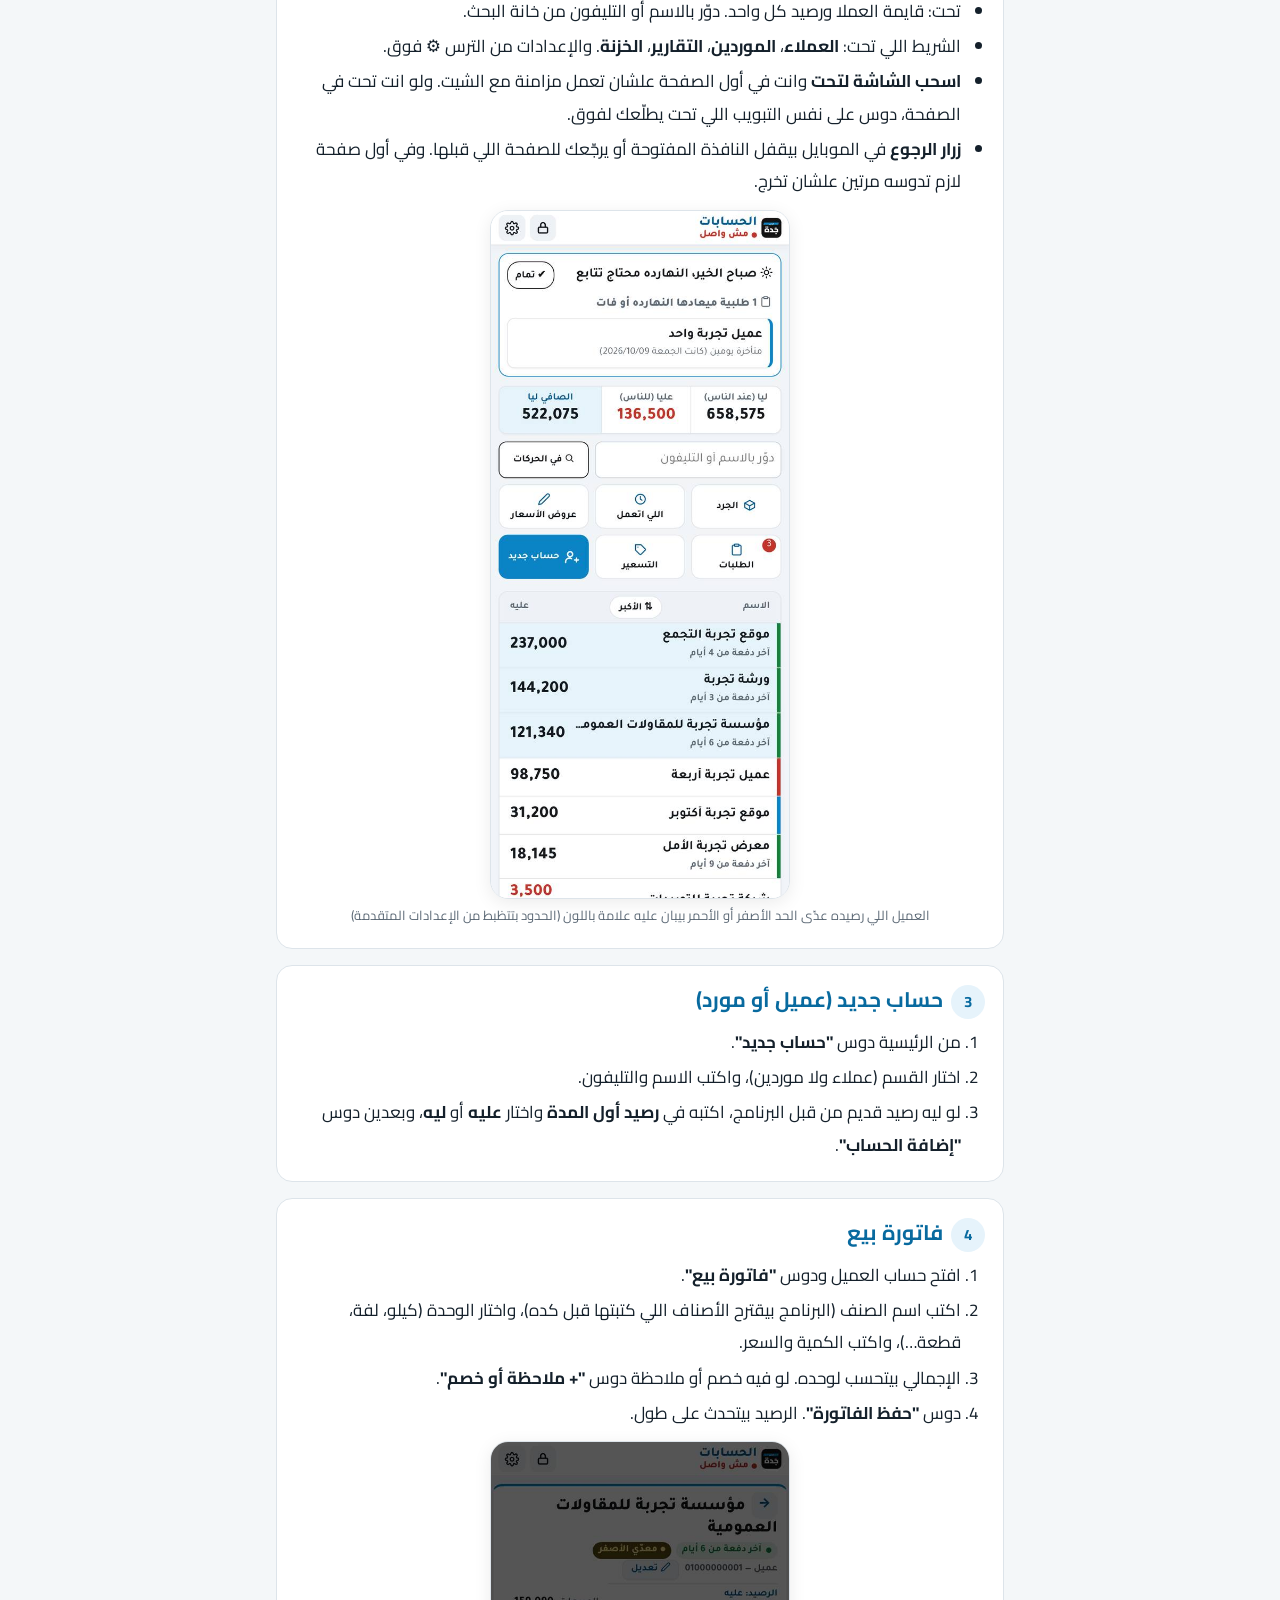
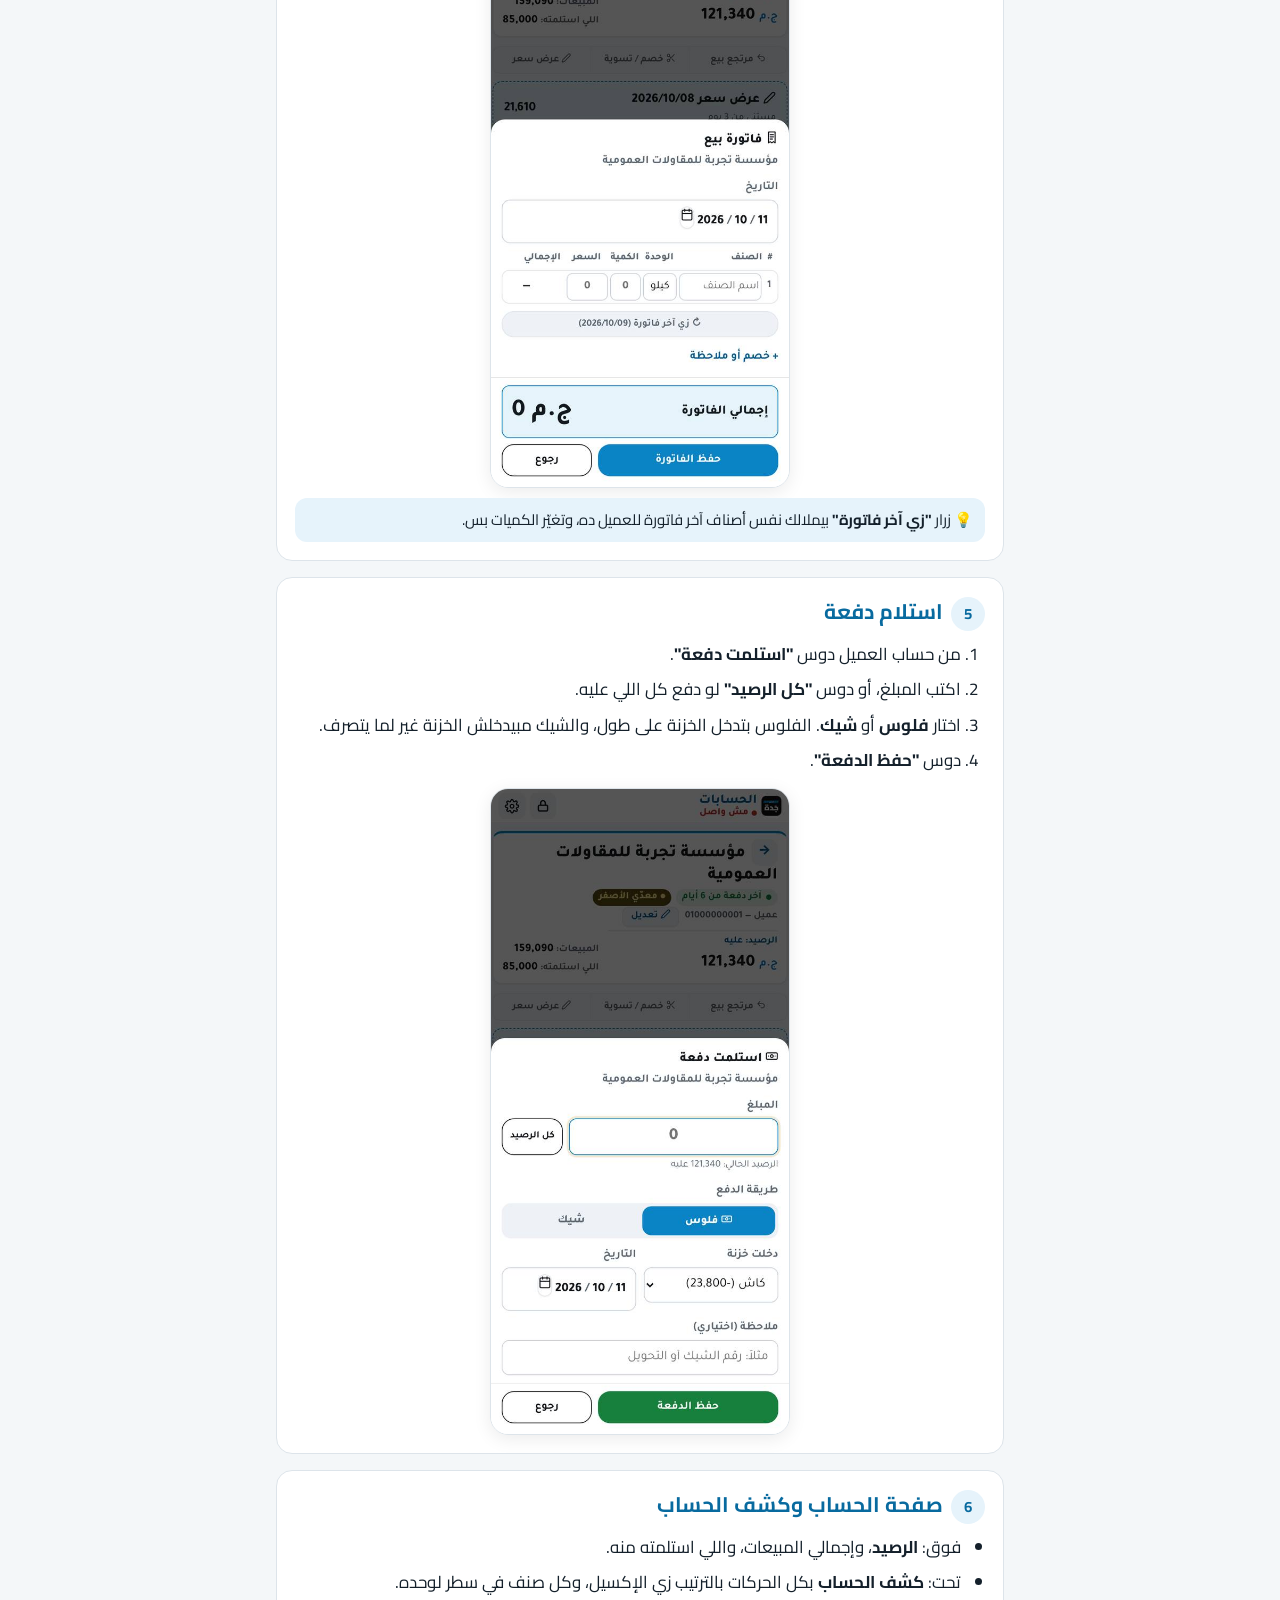
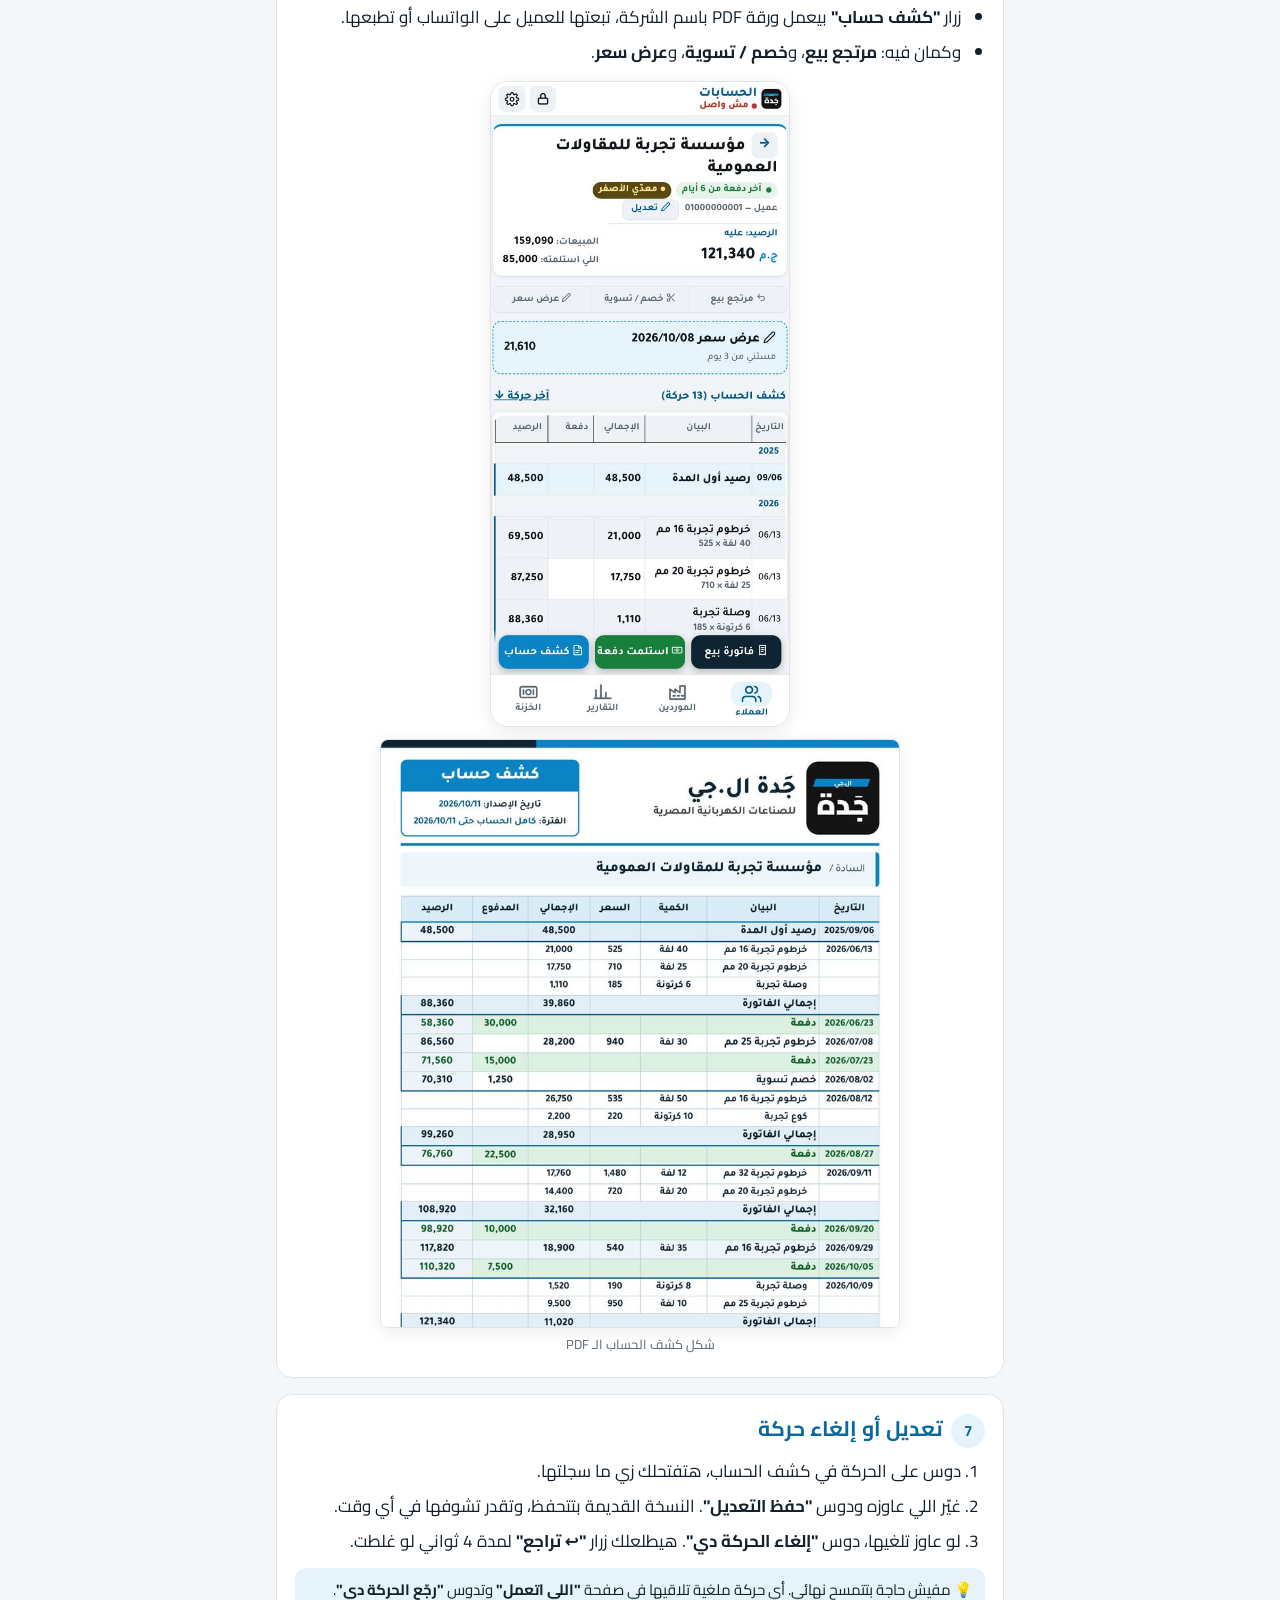
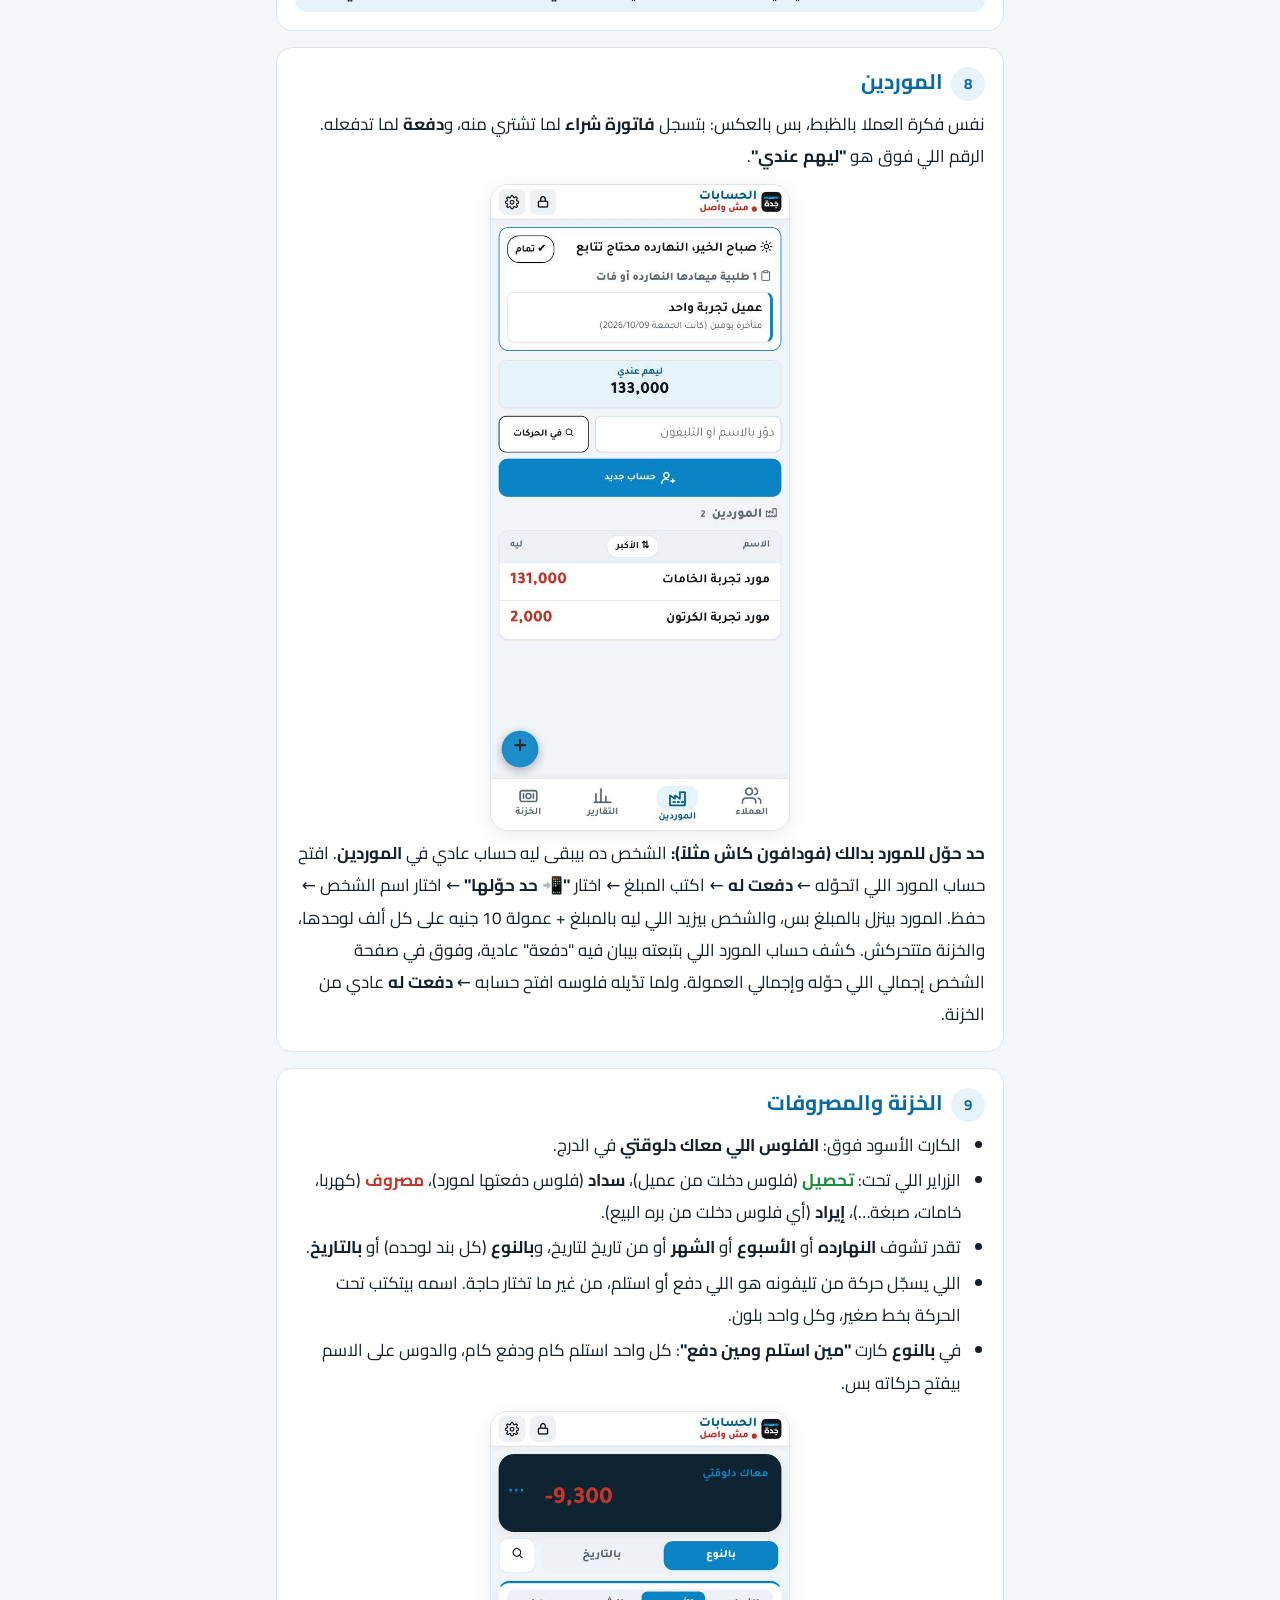
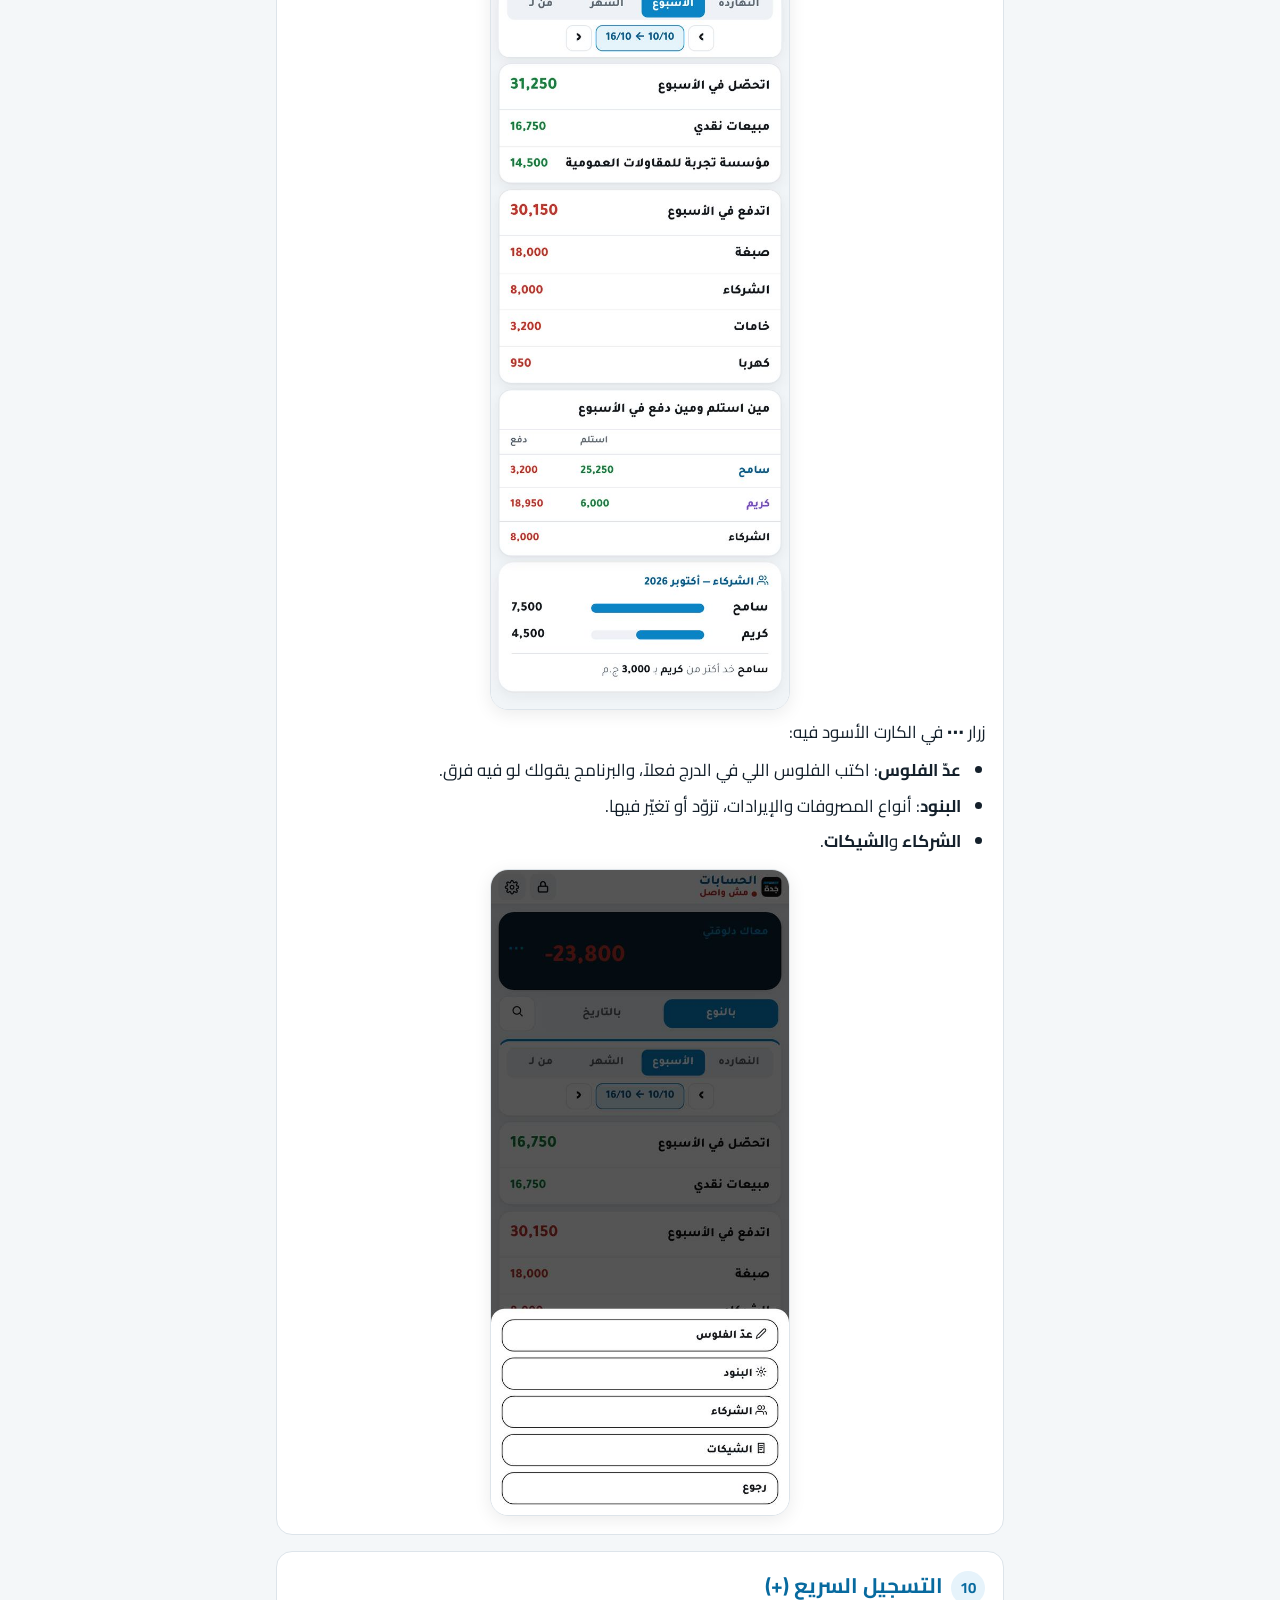
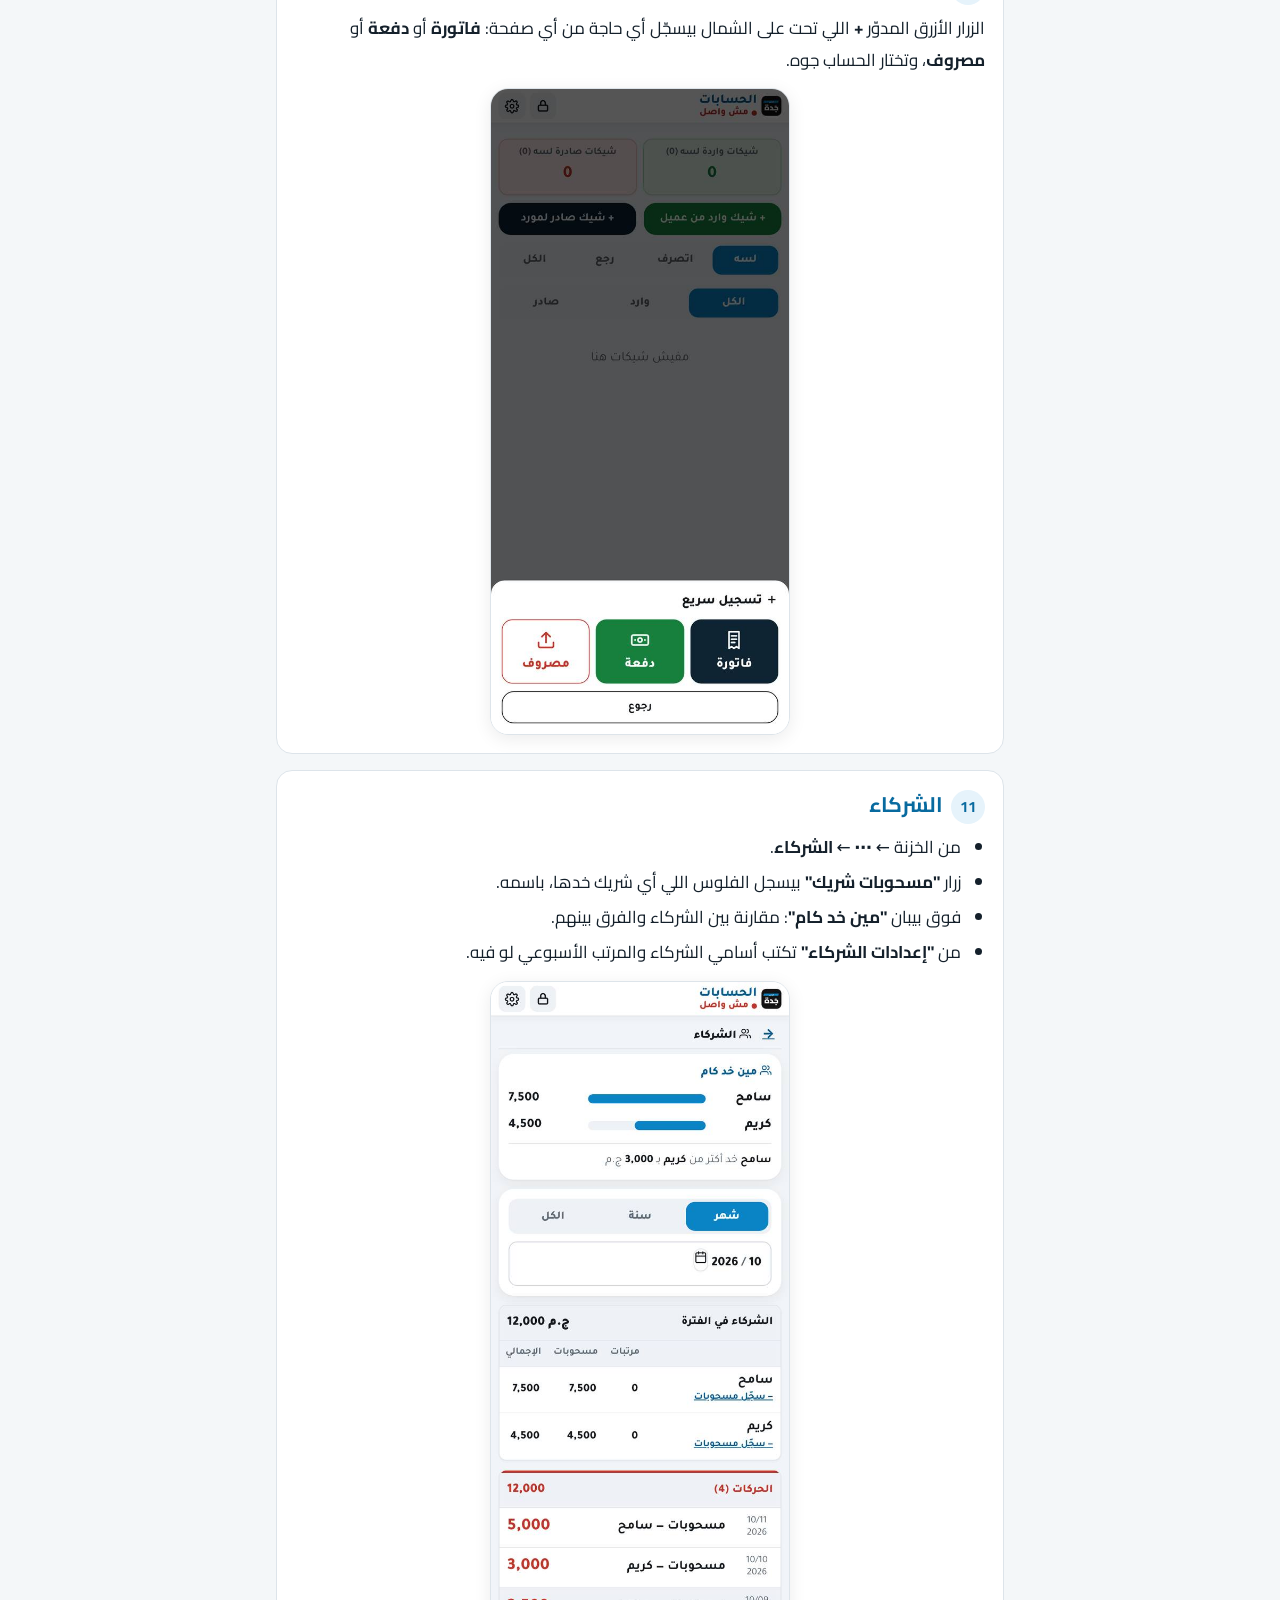
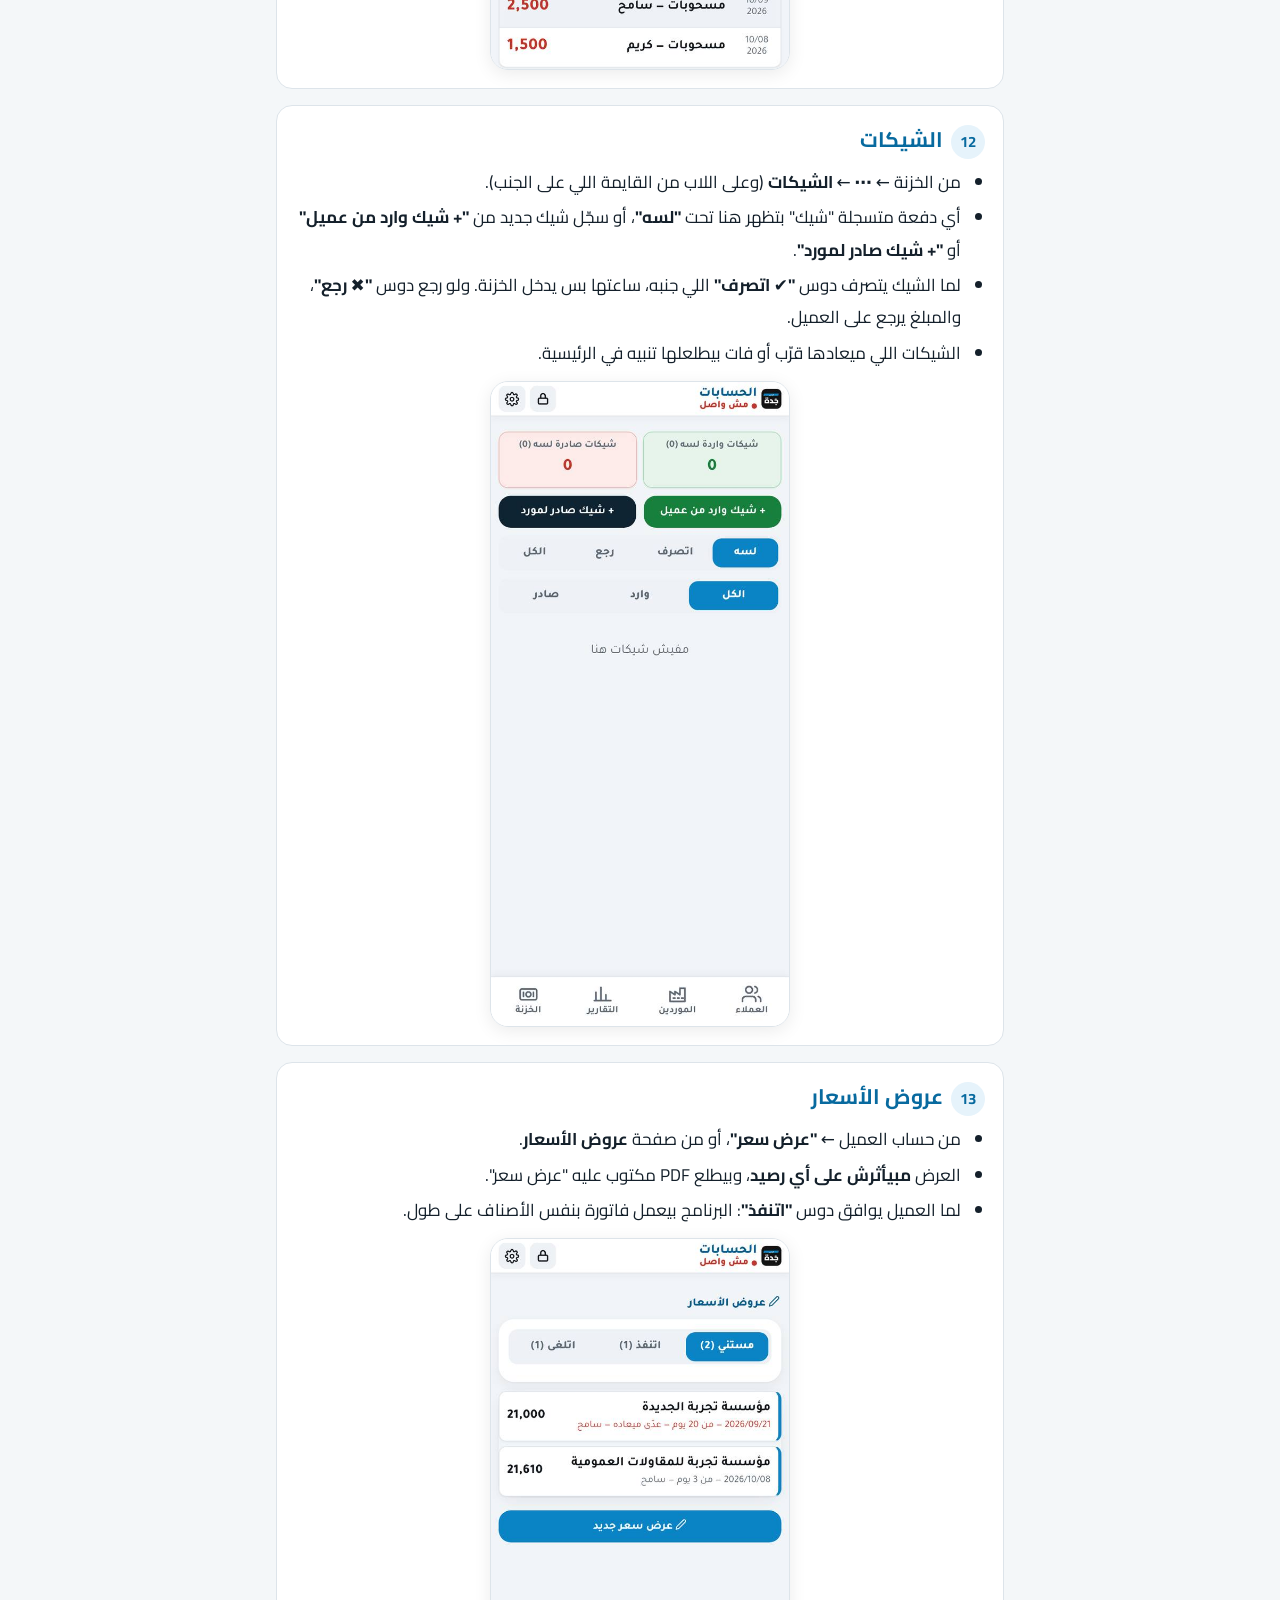
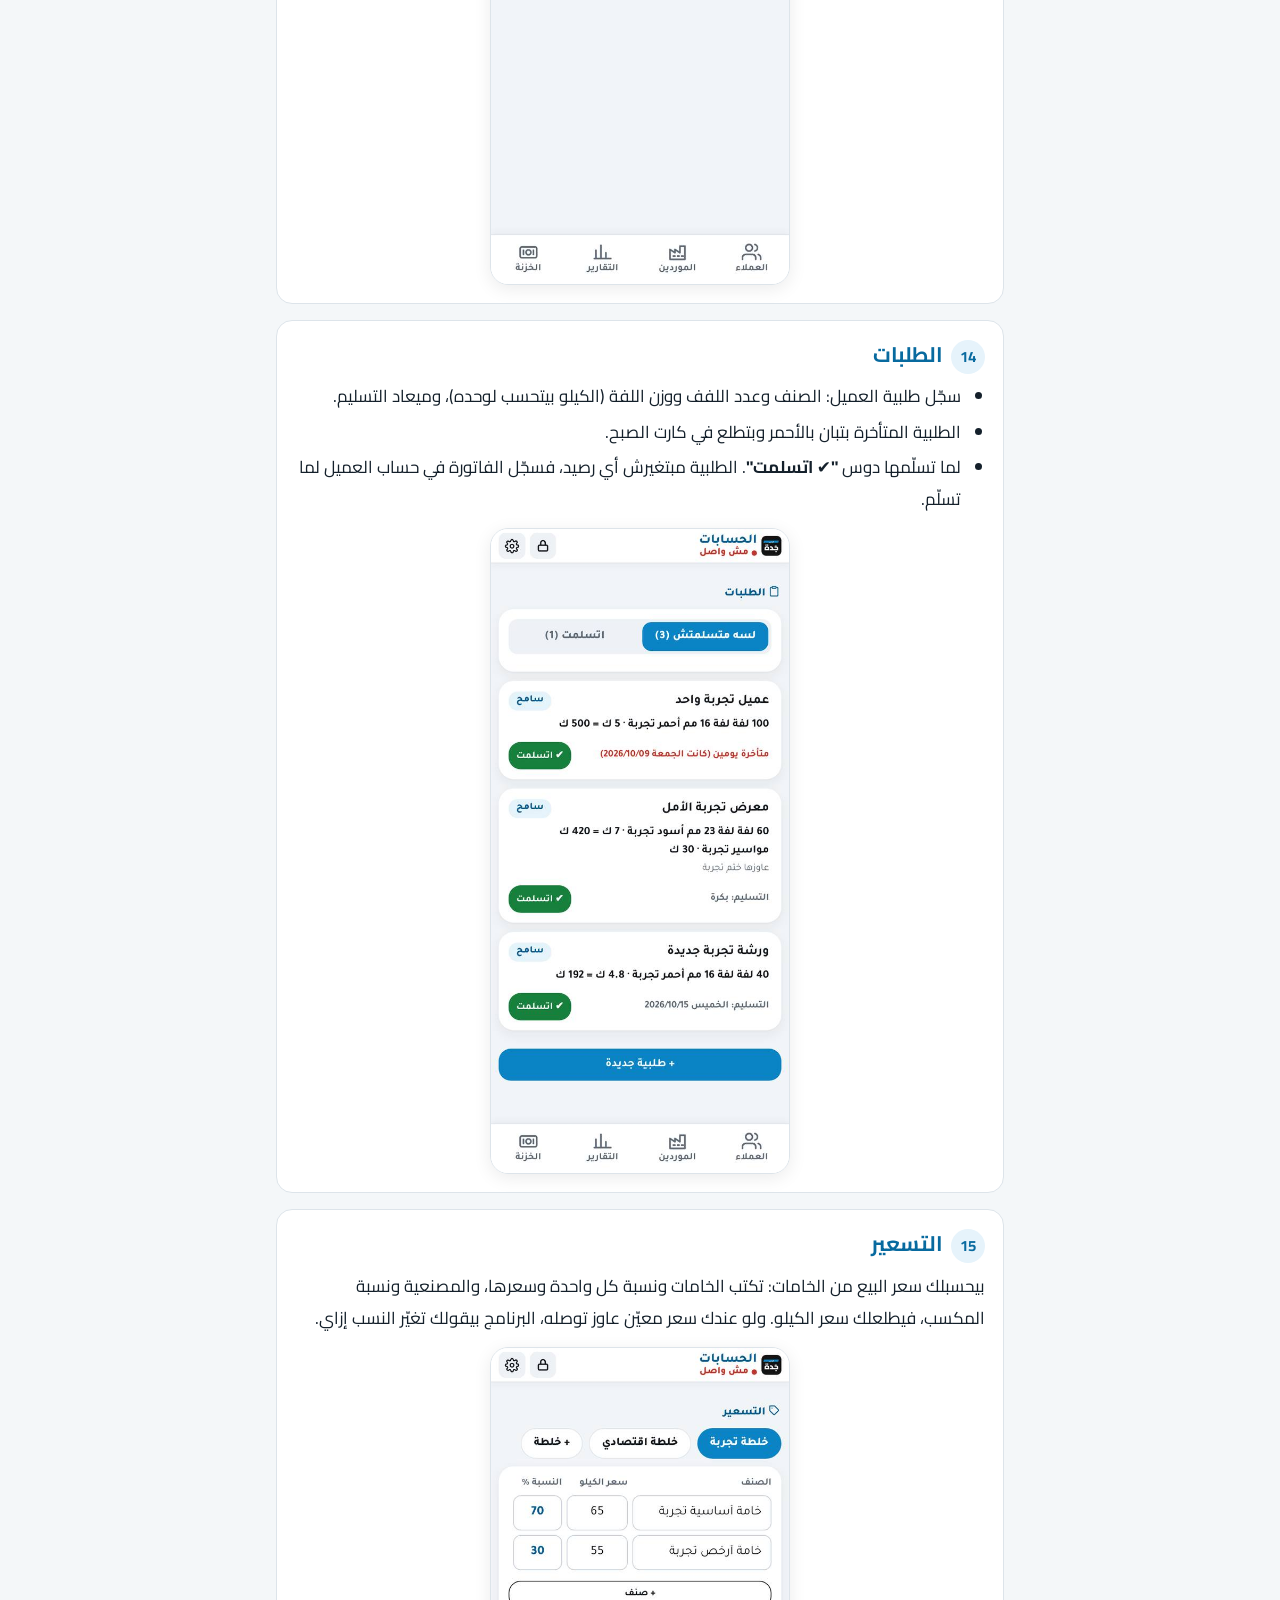
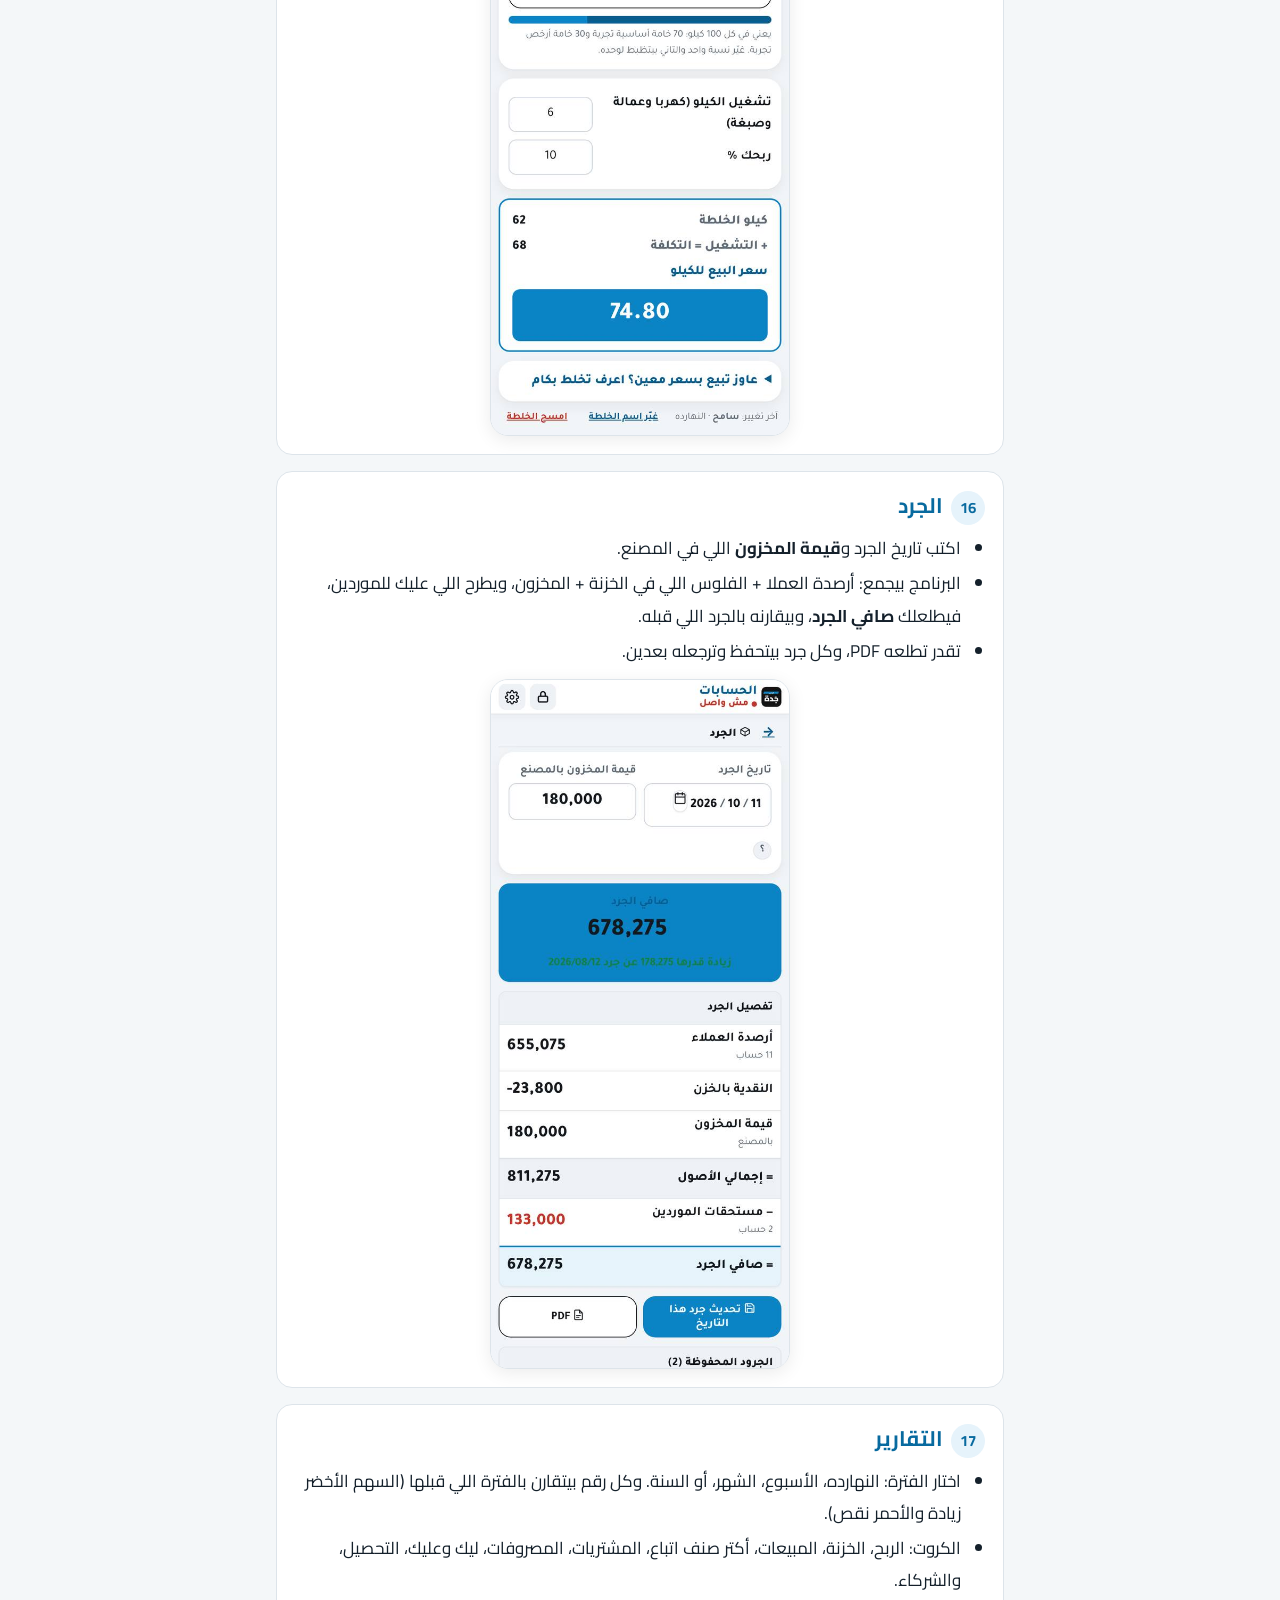
==== commit 6aa6a187: "الخزنة: من غير اختيار، اسم اللي سجّل الحركة من تليفونه تحت كل سطر بلونين Co-Authored-By: Claude Opus" ====
--- a/guide.html
+++ b/guide.html
@@ -185,8 +185,8 @@
     <li>الكارت الأسود فوق: <b>الفلوس اللي معاك دلوقتي</b> في الدرج.</li>
     <li>الزراير اللي تحت: <b class="g">تحصيل</b> (فلوس دخلت من عميل)، <b>سداد</b> (فلوس دفعتها لمورد)، <b class="r">مصروف</b> (كهربا، خامات، صبغة…)، <b>إيراد</b> (أي فلوس دخلت من بره البيع).</li>
     <li>تقدر تشوف <b>النهارده</b> أو <b>الأسبوع</b> أو <b>الشهر</b> أو من تاريخ لتاريخ، و<b>بالنوع</b> (كل بند لوحده) أو <b>بالتاريخ</b>.</li>
-    <li>في المصروف والإيراد والدفعة فيه <b>"مين اللي دفع؟"</b> أو <b>"مين اللي استلم؟"</b>: اسمك متعلّم لوحده، ولو الفلوس دفعها أو استلمها شريكك دوس على اسمه.</li>
-    <li>الاسم بيبان على كل سطر في الخزنة، وفي <b>بالنوع</b> كارت <b>"مين استلم ومين دفع"</b>: كل واحد استلم كام ودفع كام، والدوس على الاسم بيفتح حركاته بس.</li>
+    <li>اللي يسجّل حركة من تليفونه هو اللي دفع أو استلم، من غير ما تختار حاجة. اسمه بيتكتب تحت الحركة بخط صغير، وكل واحد بلون.</li>
+    <li>في <b>بالنوع</b> كارت <b>"مين استلم ومين دفع"</b>: كل واحد استلم كام ودفع كام، والدوس على الاسم بيفتح حركاته بس.</li>
   </ul>
   <img class="shot" src="guide/cash.jpg" alt="الخزنة" loading="lazy">
   <p>زرار <b>⋯</b> في الكارت الأسود فيه:</p>
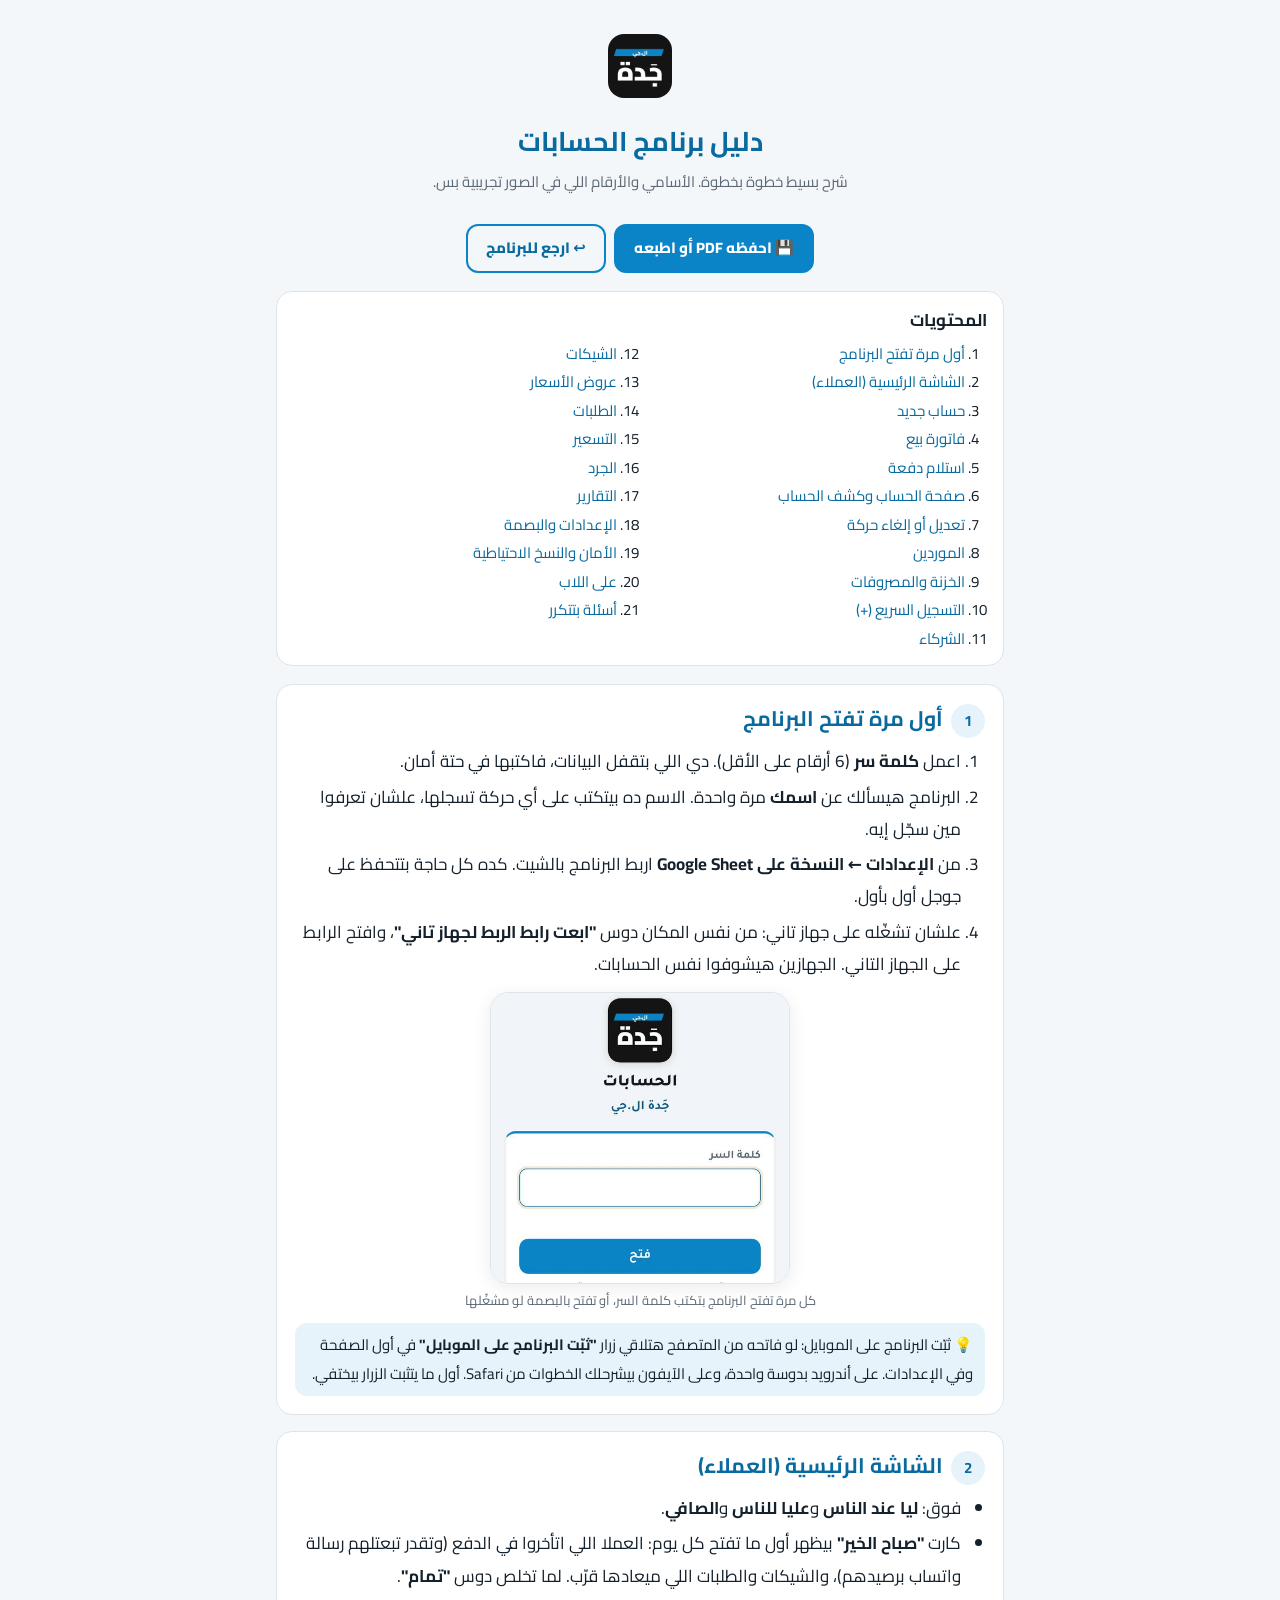
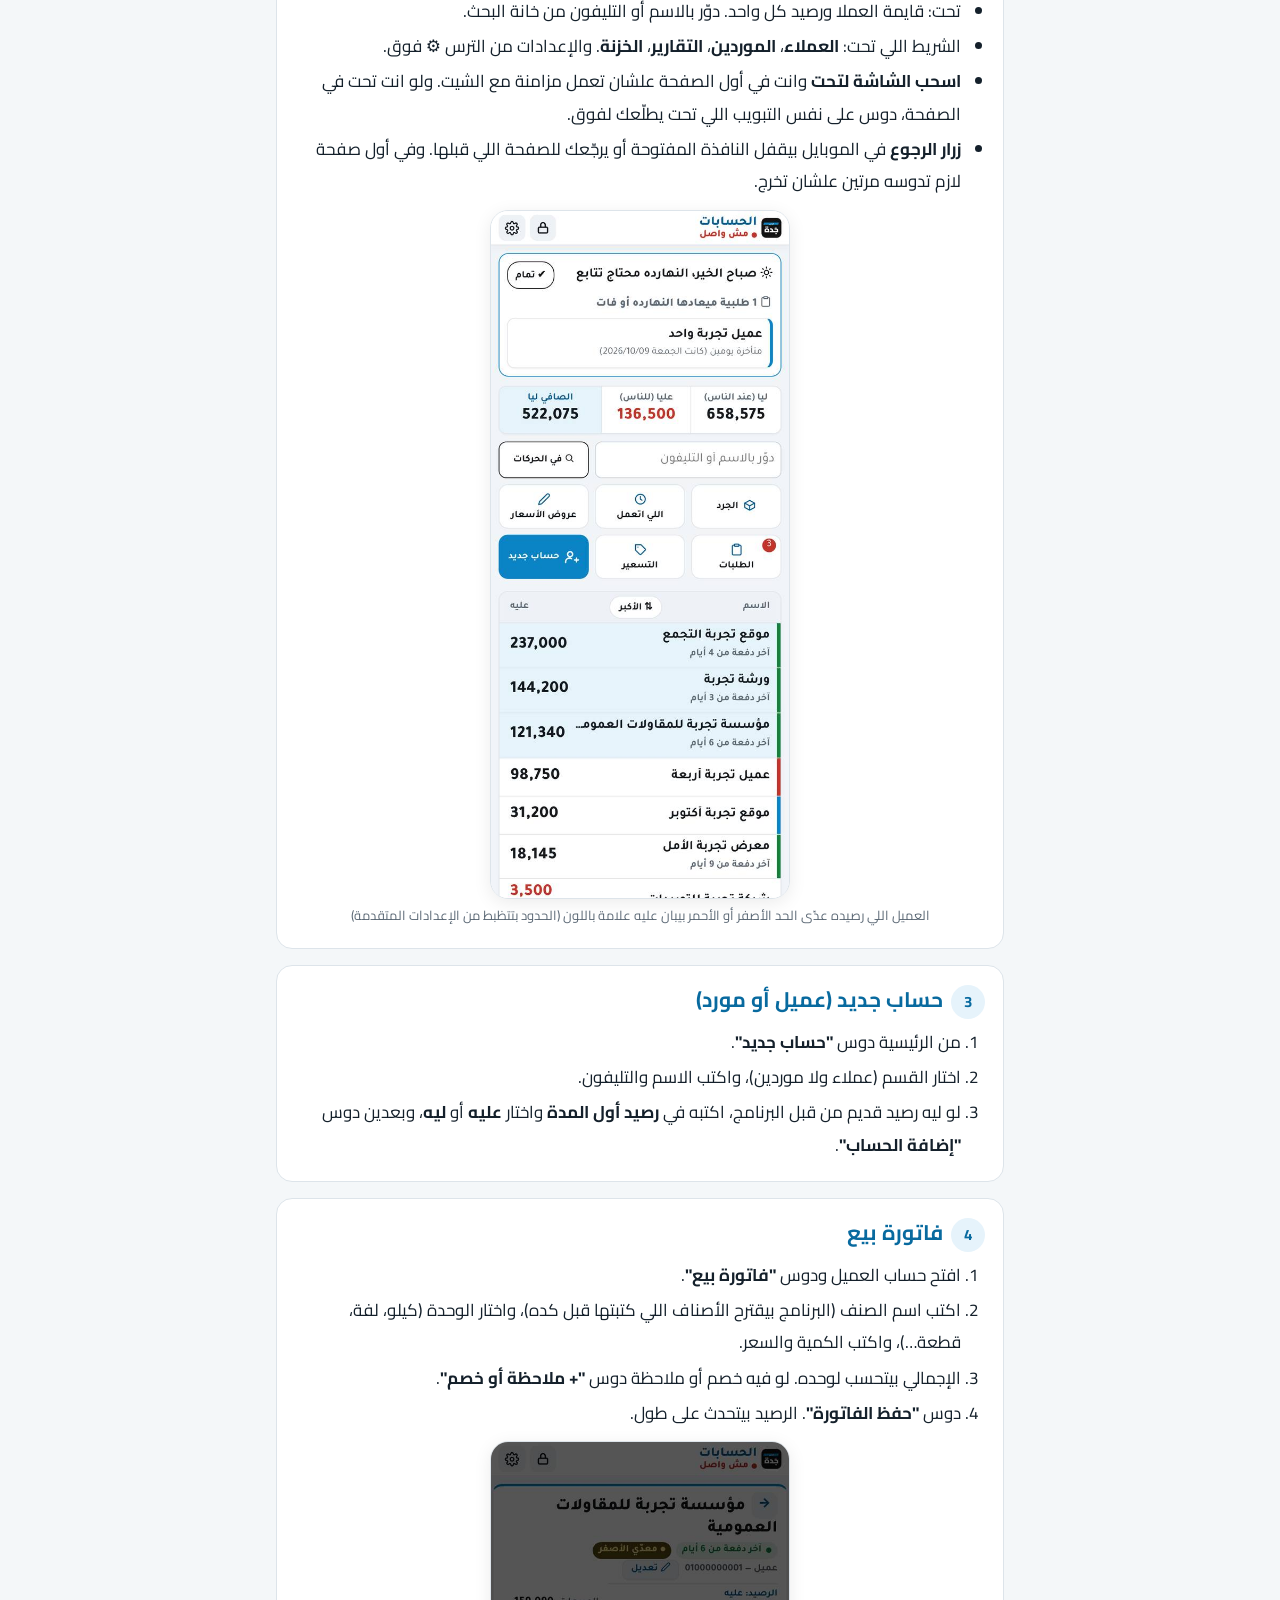
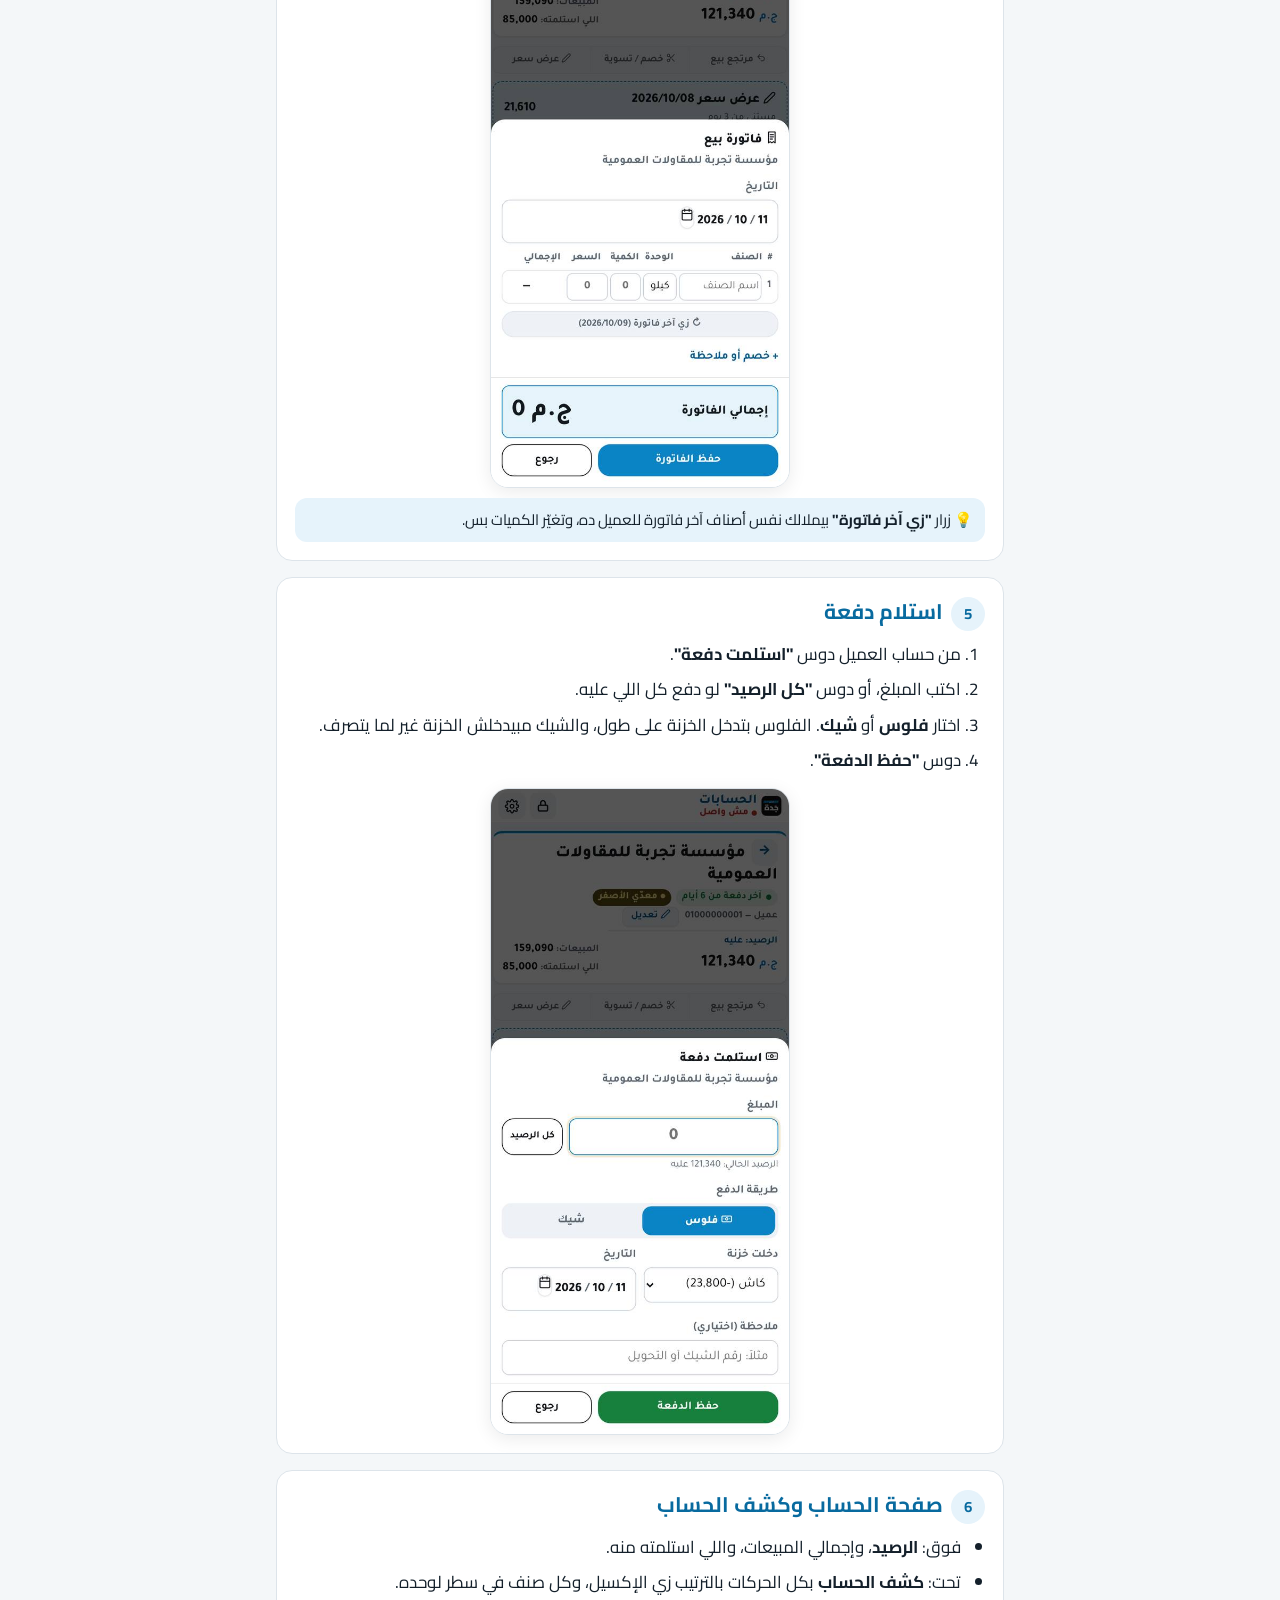
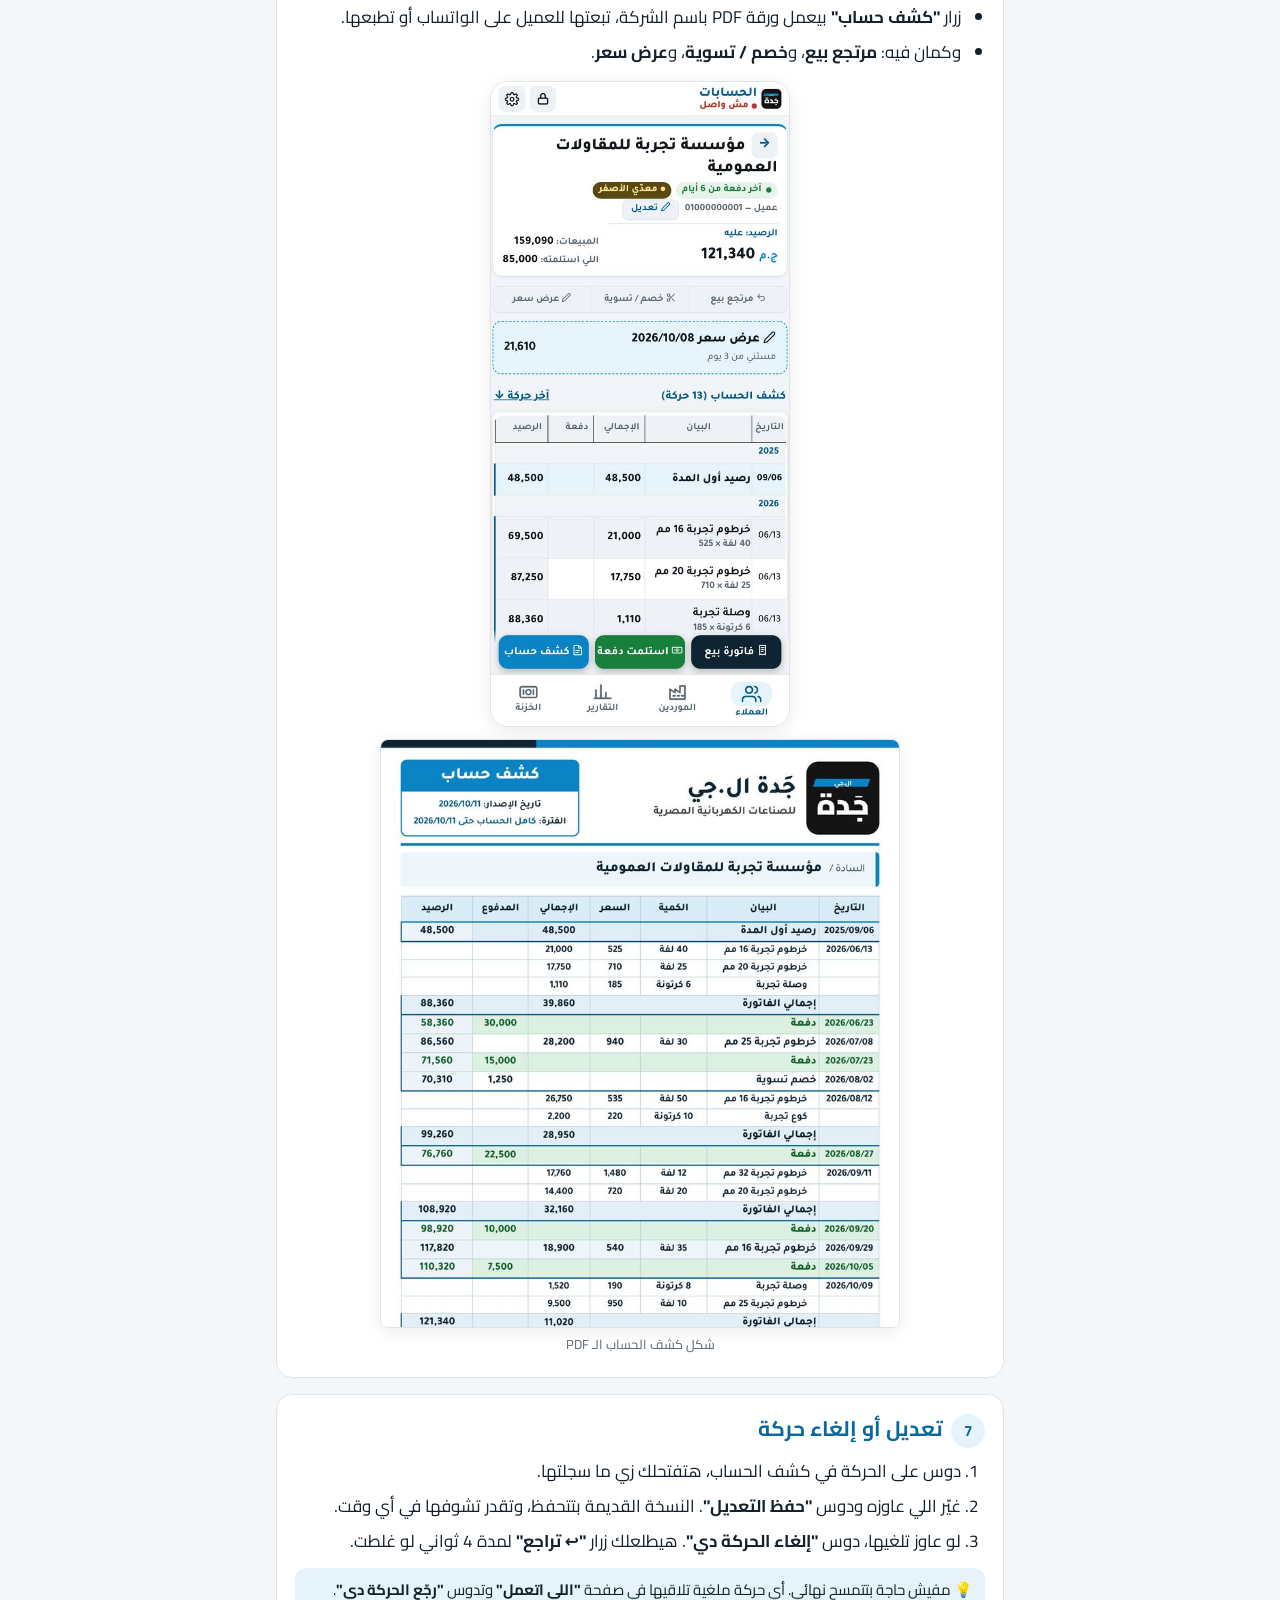
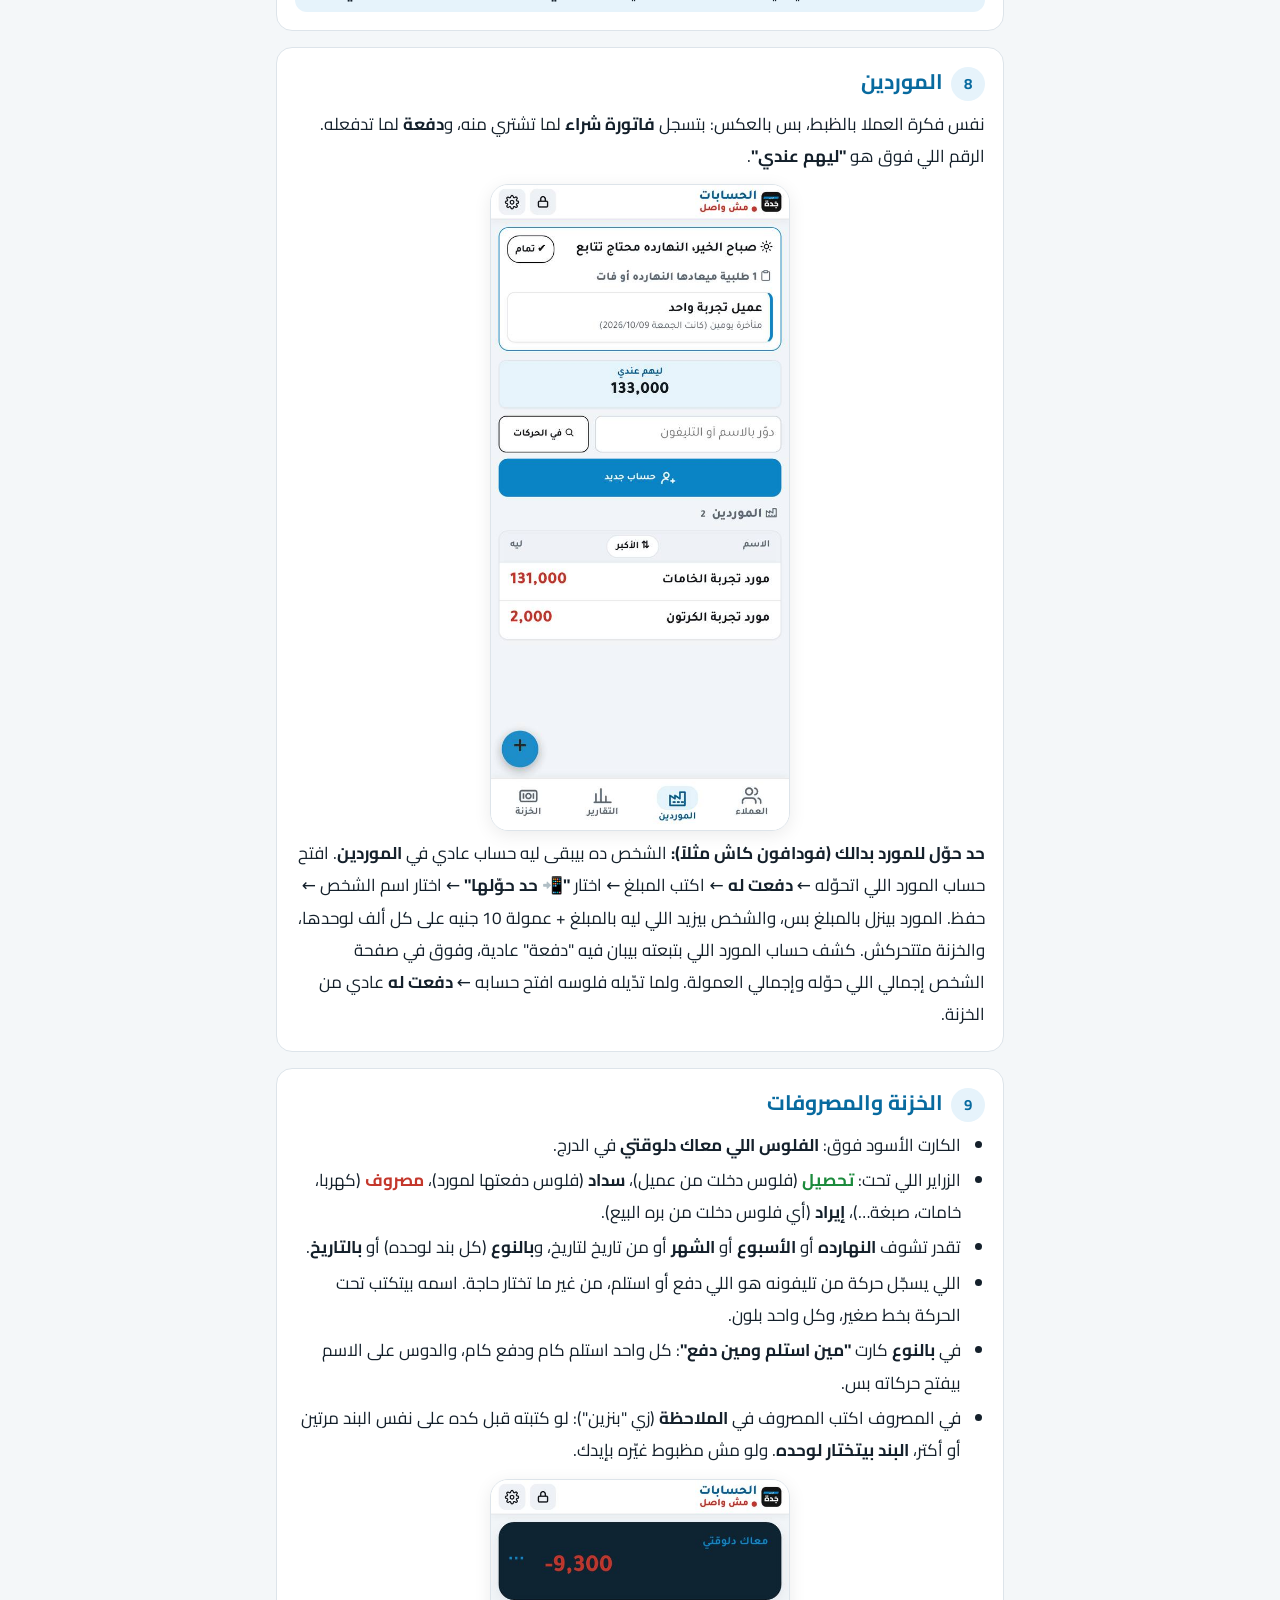
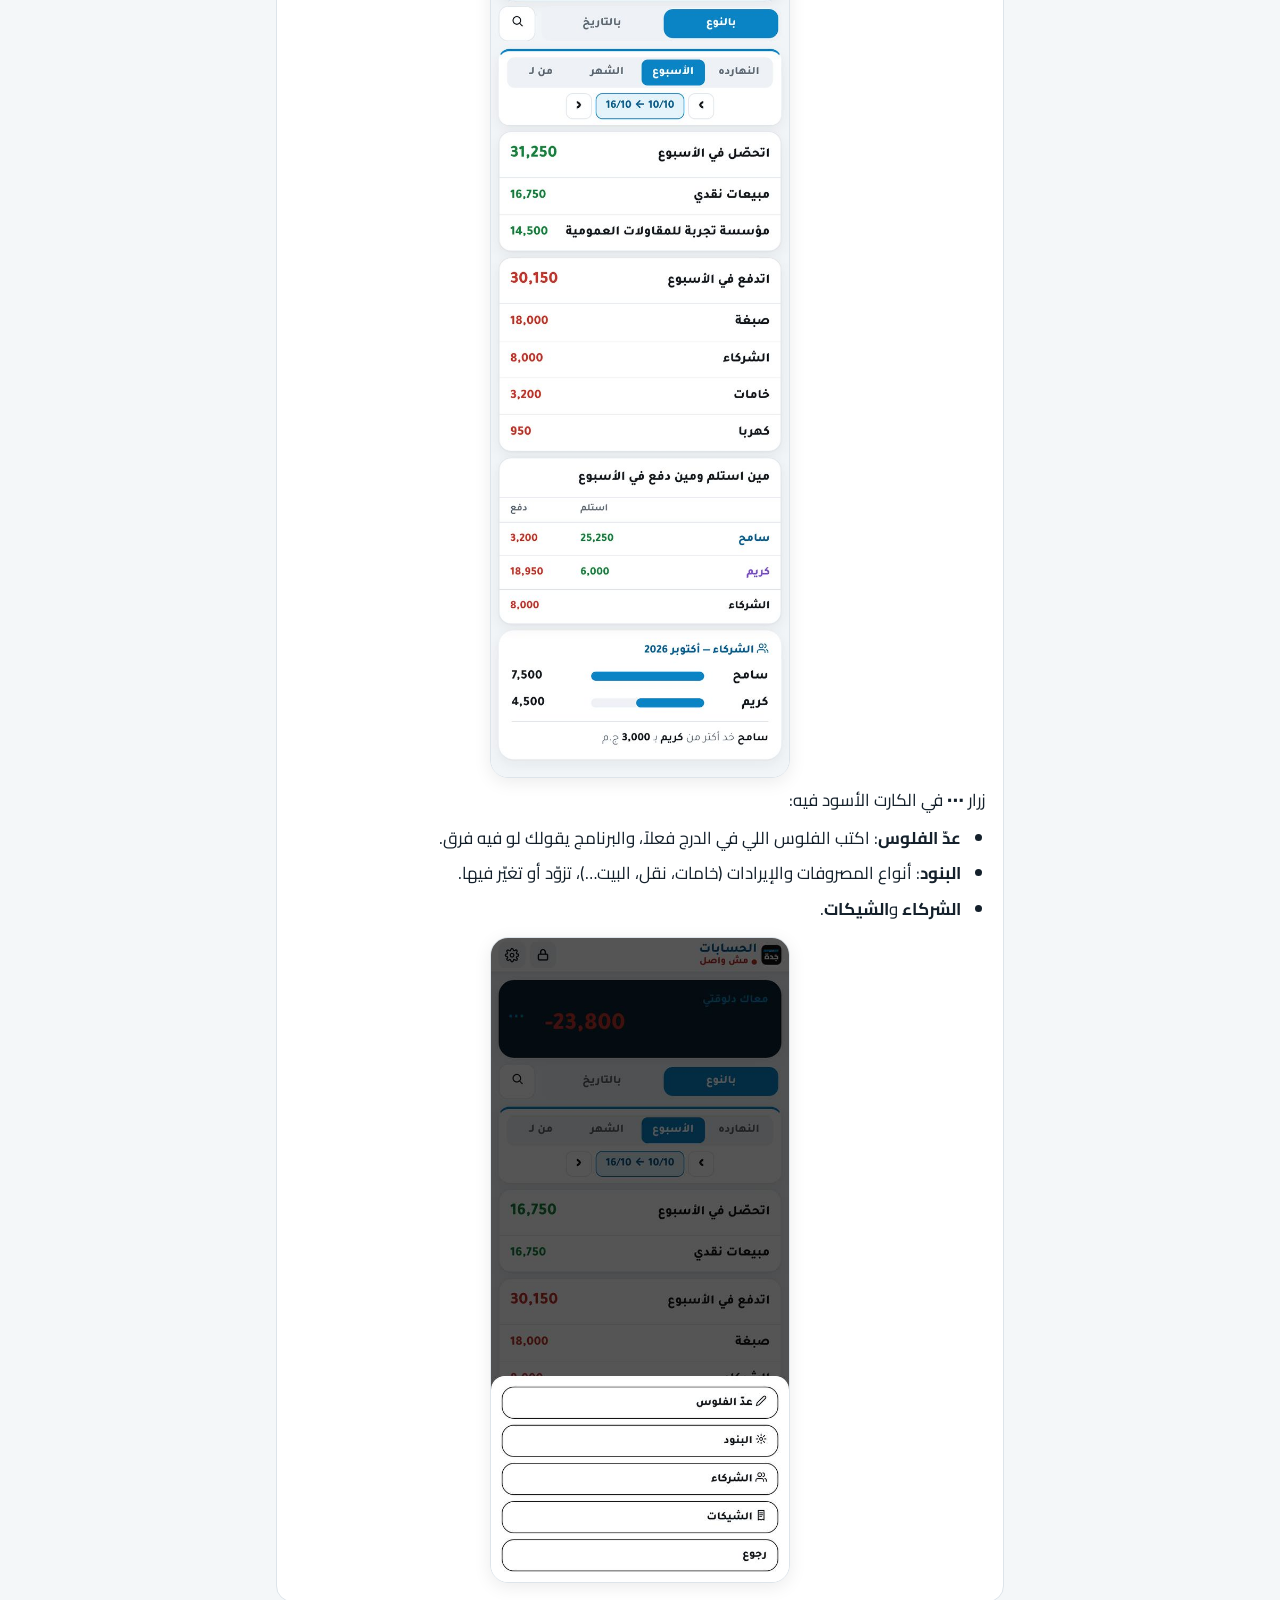
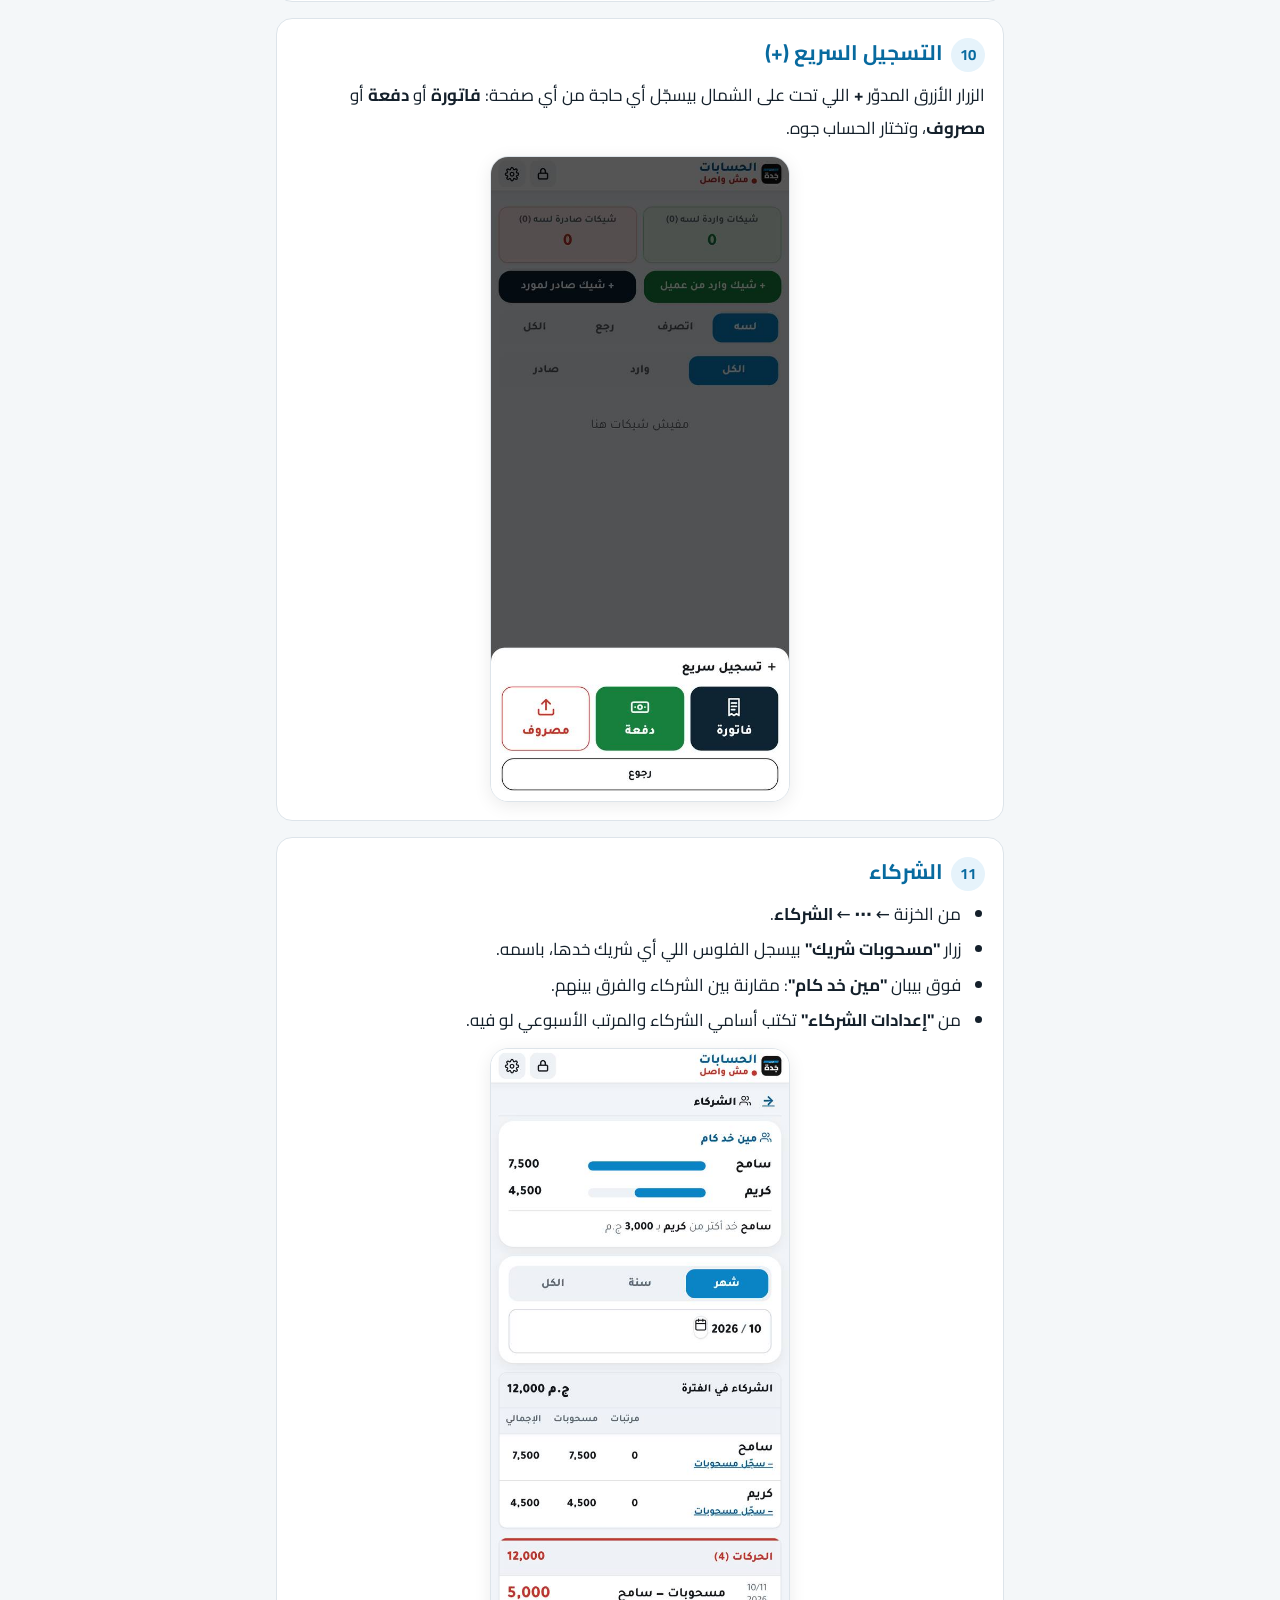
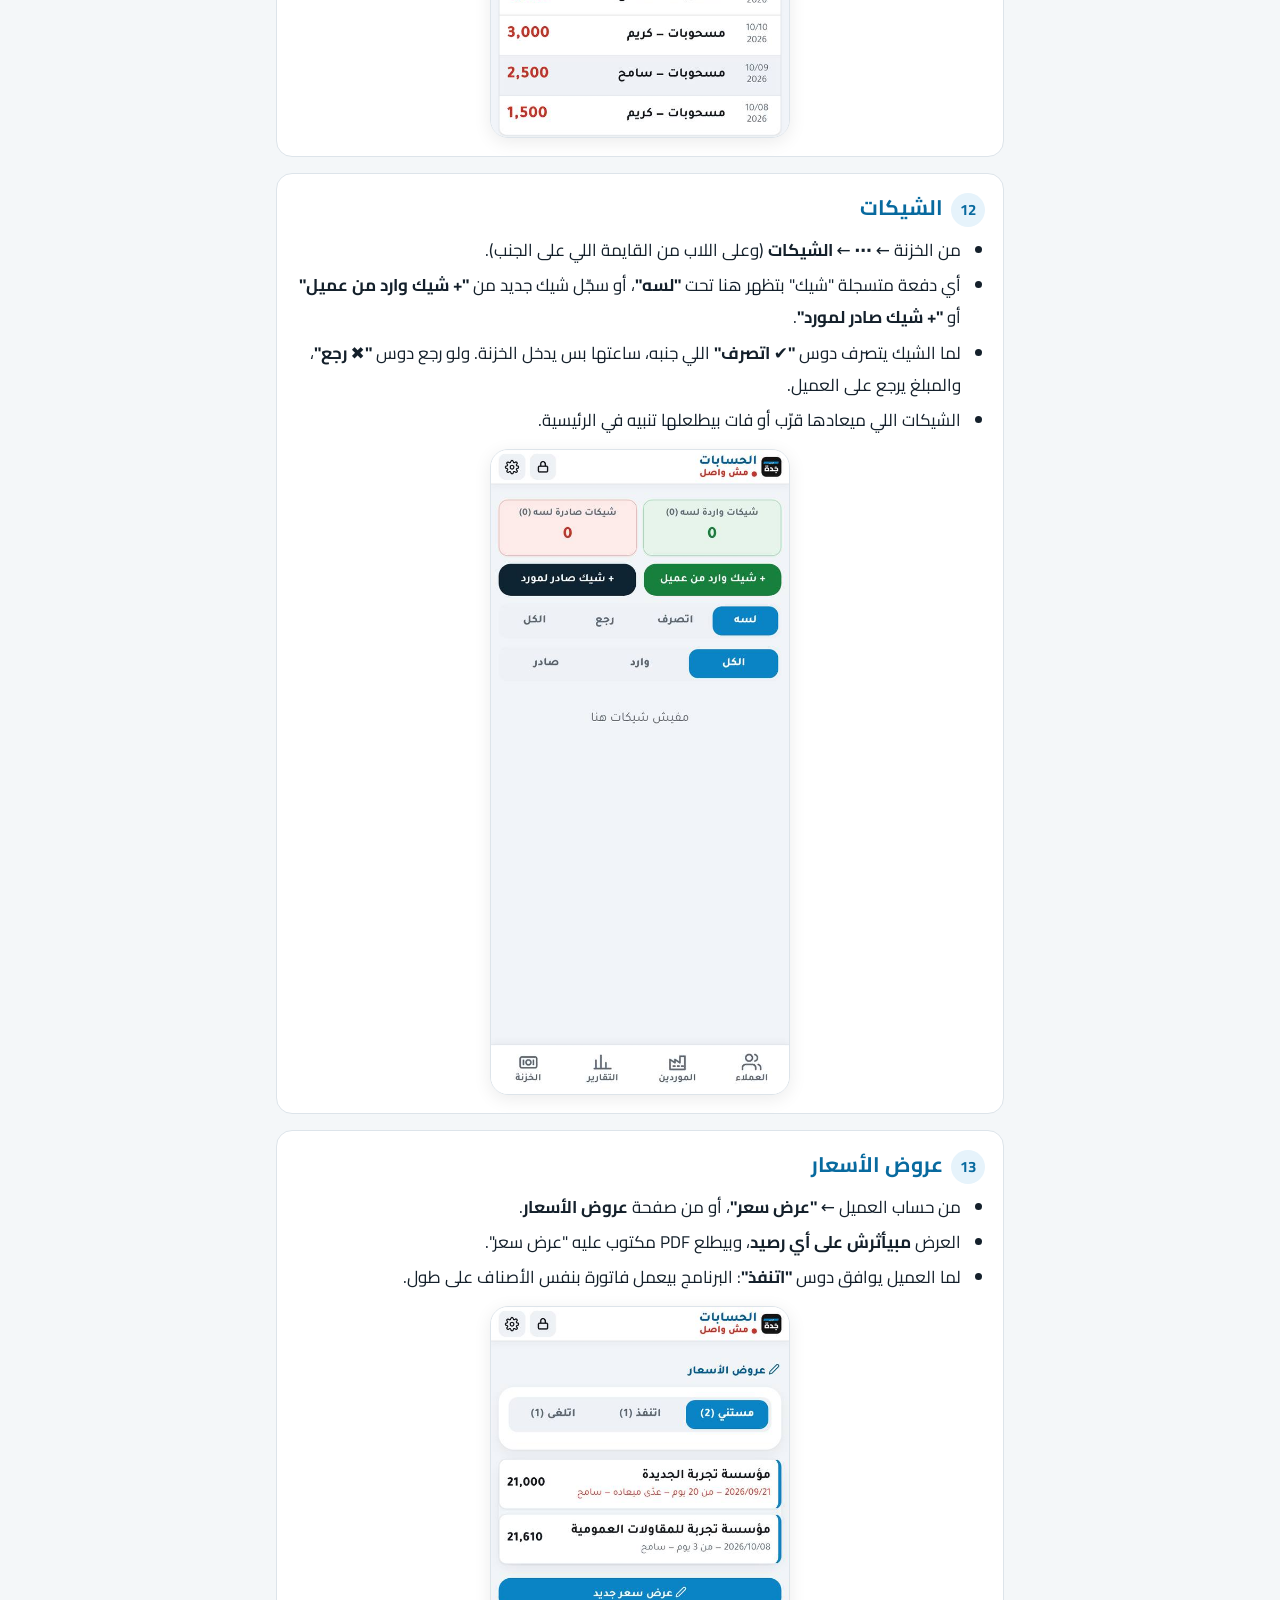
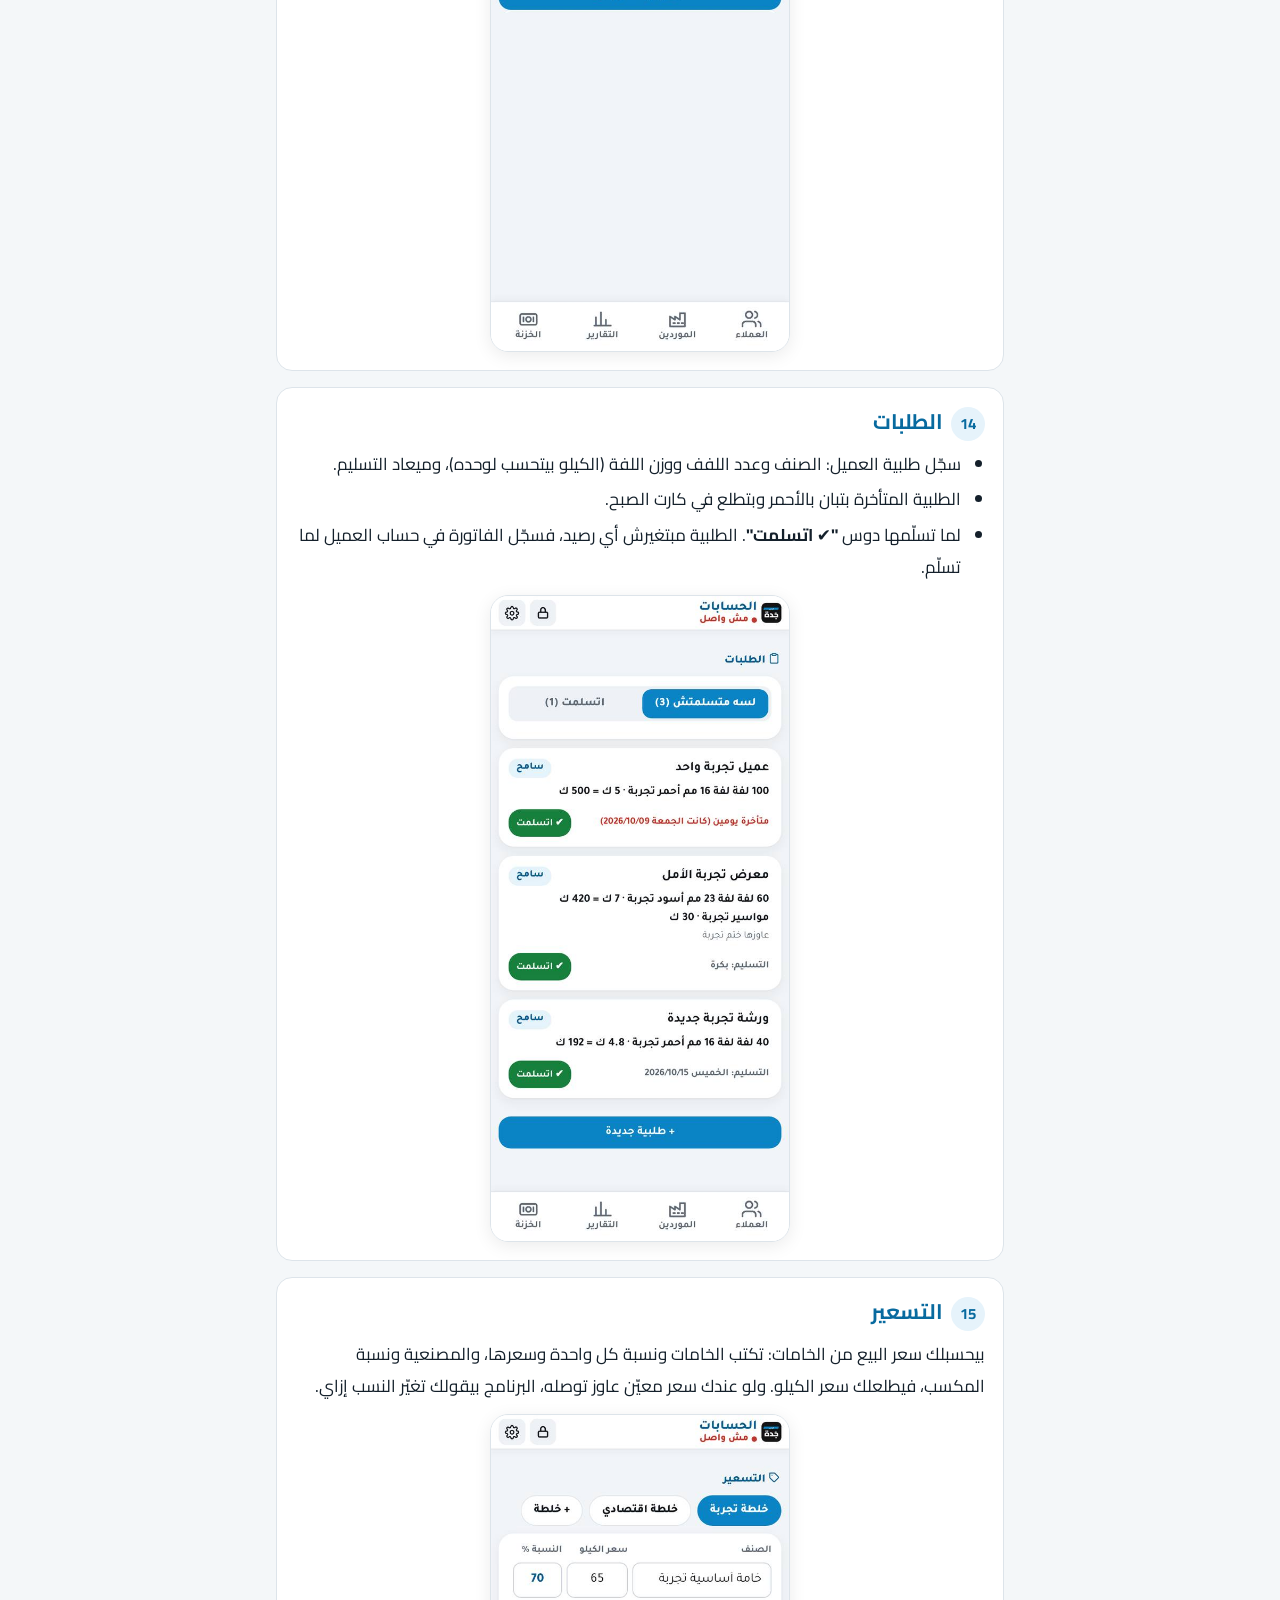
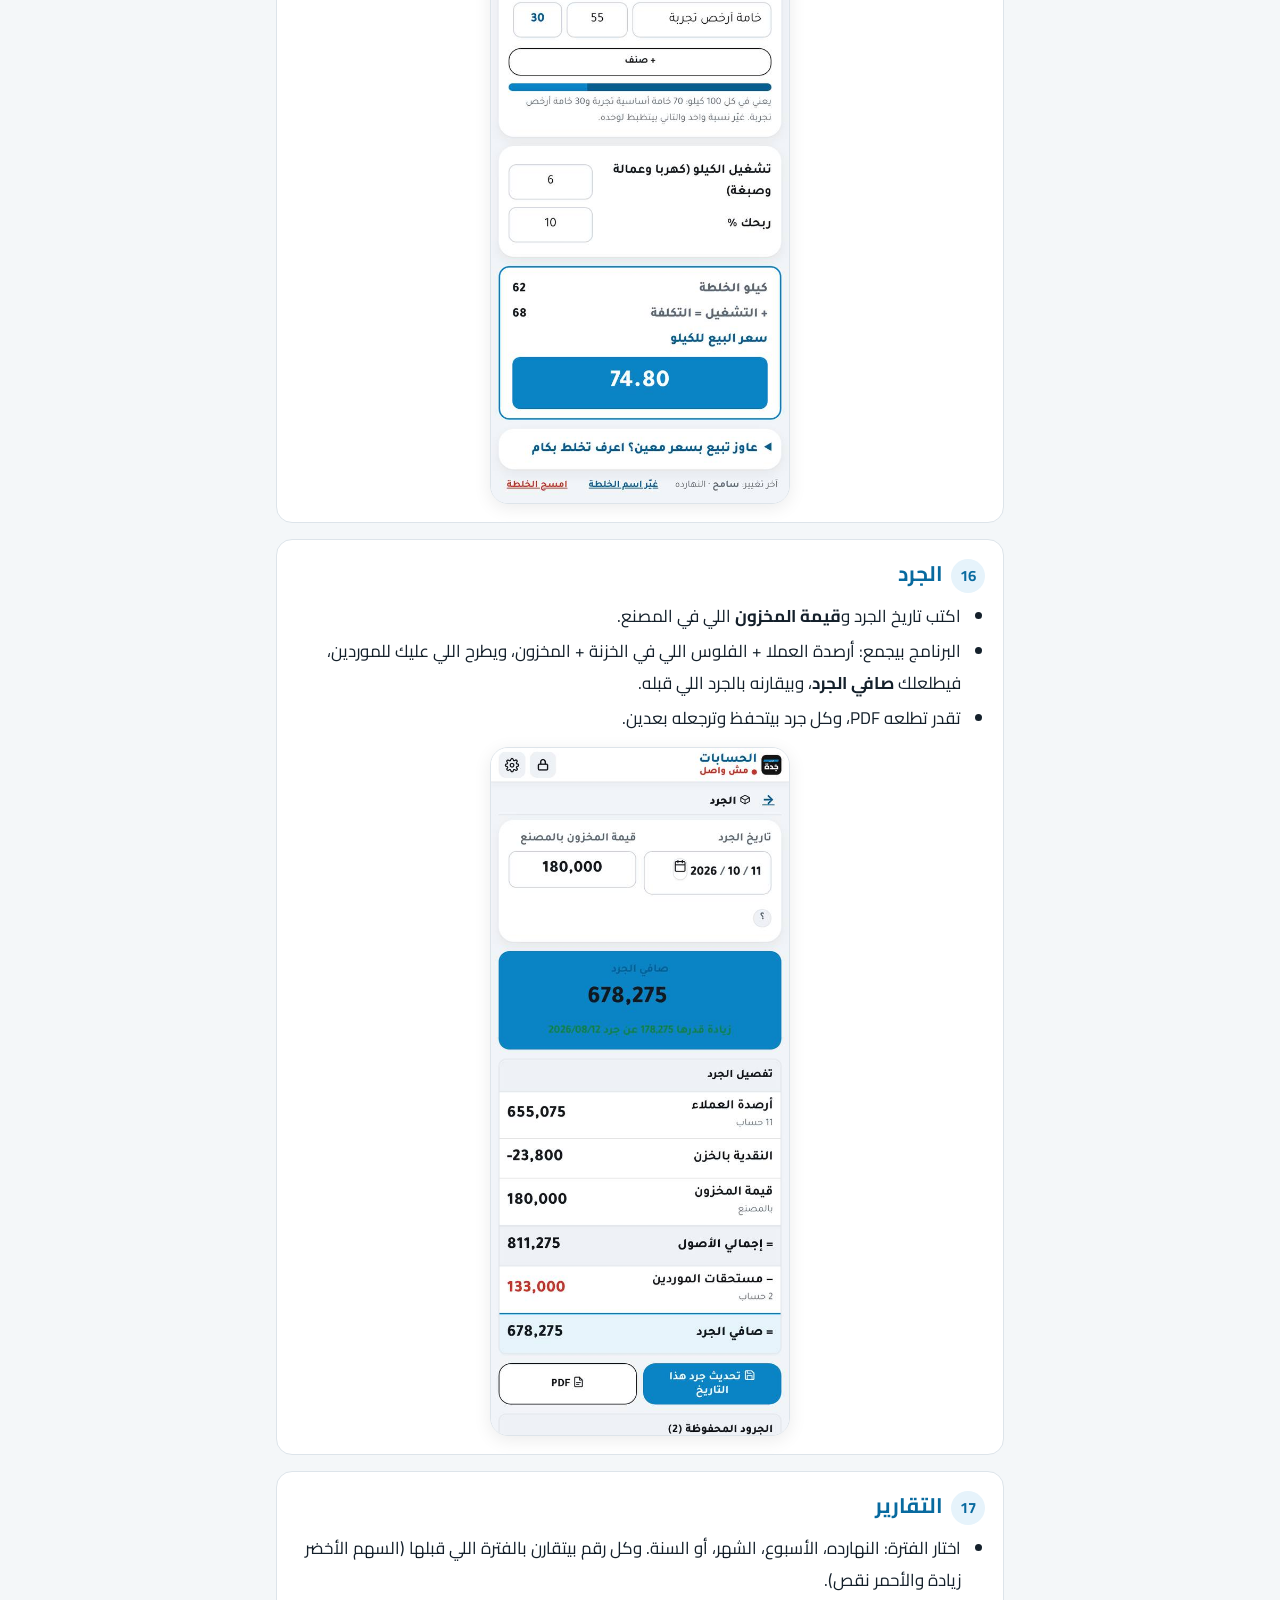
==== commit feedebc9: "بند مصروف "البيت"، والبند بيتختار لوحده من الملاحظة اللي اتكررت قبل كده (الإصدار 1.7) Co-Authored-By" ====
--- a/guide.html
+++ b/guide.html
@@ -187,12 +187,13 @@
     <li>تقدر تشوف <b>النهارده</b> أو <b>الأسبوع</b> أو <b>الشهر</b> أو من تاريخ لتاريخ، و<b>بالنوع</b> (كل بند لوحده) أو <b>بالتاريخ</b>.</li>
     <li>اللي يسجّل حركة من تليفونه هو اللي دفع أو استلم، من غير ما تختار حاجة. اسمه بيتكتب تحت الحركة بخط صغير، وكل واحد بلون.</li>
     <li>في <b>بالنوع</b> كارت <b>"مين استلم ومين دفع"</b>: كل واحد استلم كام ودفع كام، والدوس على الاسم بيفتح حركاته بس.</li>
+    <li>في المصروف اكتب المصروف في <b>الملاحظة</b> (زي "بنزين"): لو كتبته قبل كده على نفس البند مرتين أو أكتر، <b>البند بيتختار لوحده</b>. ولو مش مظبوط غيّره بإيدك.</li>
   </ul>
   <img class="shot" src="guide/cash.jpg" alt="الخزنة" loading="lazy">
   <p>زرار <b>⋯</b> في الكارت الأسود فيه:</p>
   <ul class="st">
     <li><b>عدّ الفلوس</b>: اكتب الفلوس اللي في الدرج فعلاً، والبرنامج يقولك لو فيه فرق.</li>
-    <li><b>البنود</b>: أنواع المصروفات والإيرادات، تزوّد أو تغيّر فيها.</li>
+    <li><b>البنود</b>: أنواع المصروفات والإيرادات (خامات، نقل، البيت…)، تزوّد أو تغيّر فيها.</li>
     <li><b>الشركاء</b> و<b>الشيكات</b>.</li>
   </ul>
   <img class="shot" src="guide/more.jpg" alt="قايمة الخزنة" loading="lazy">
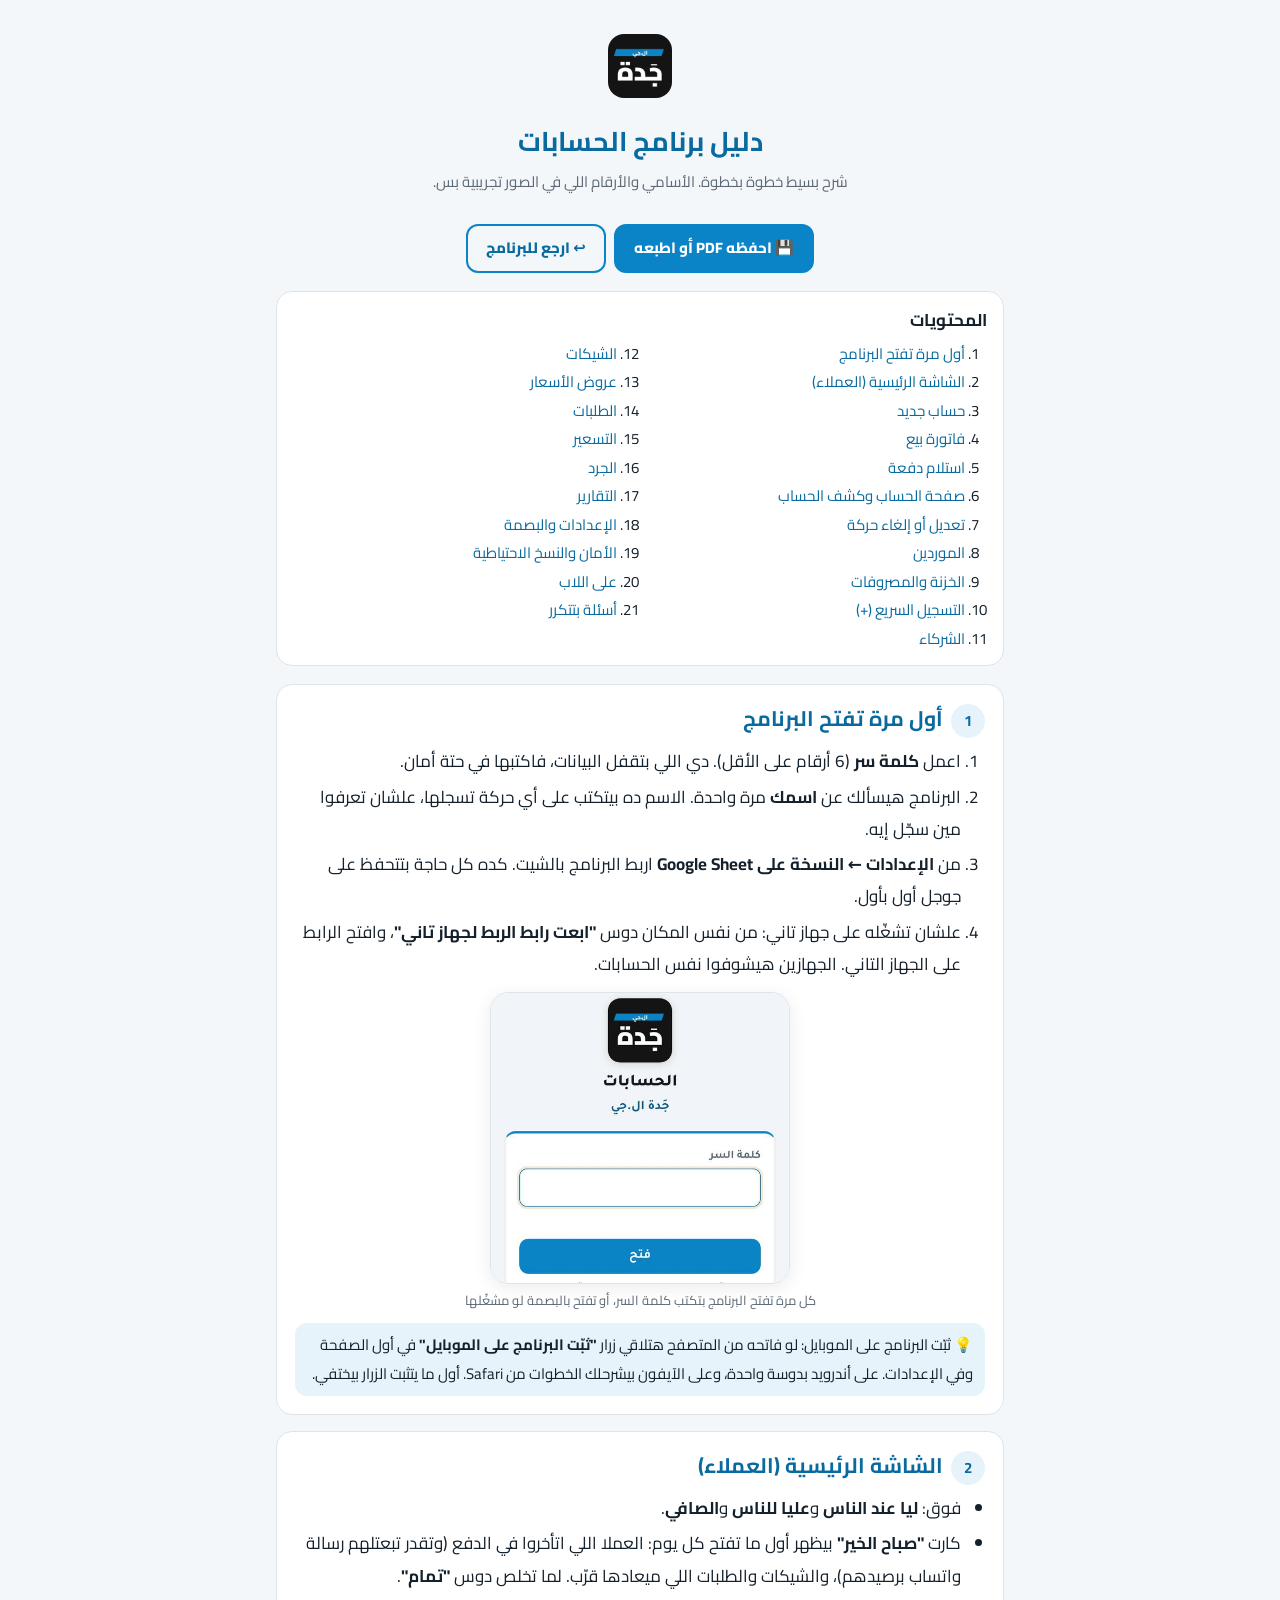
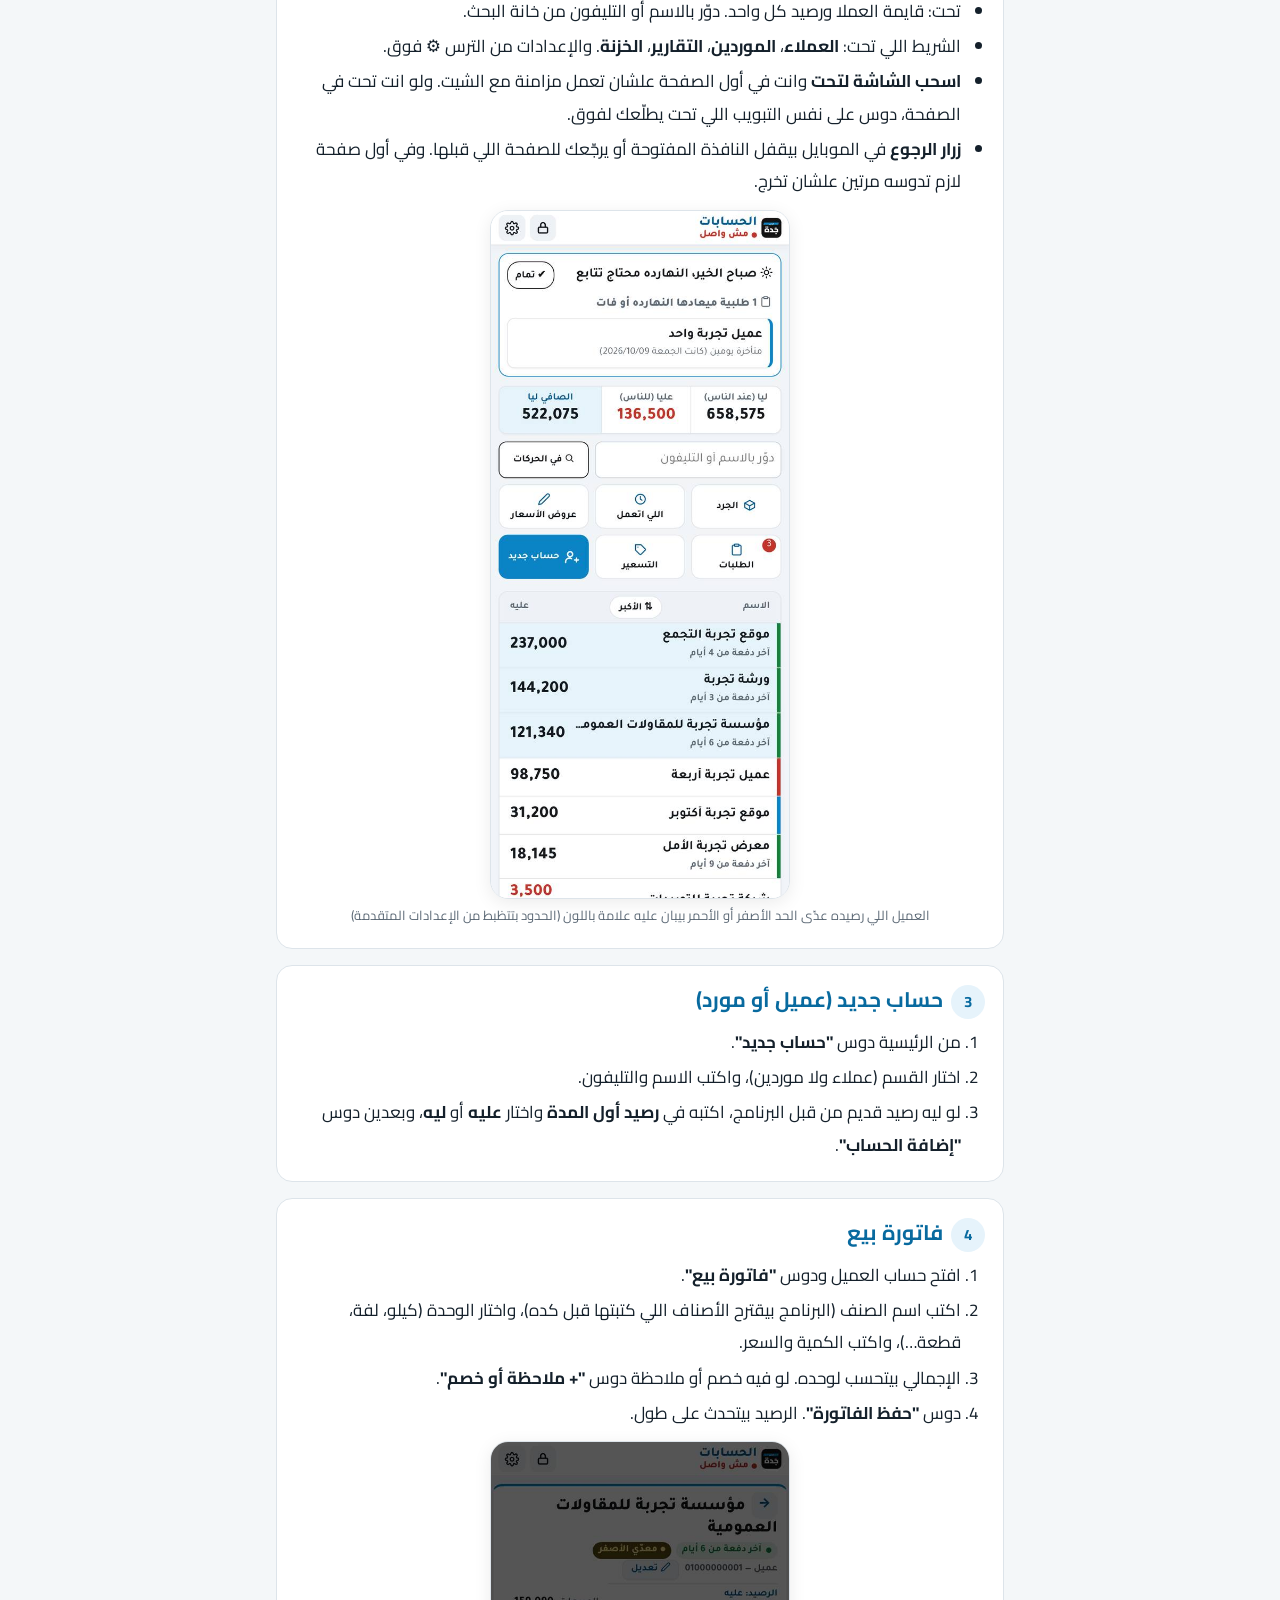
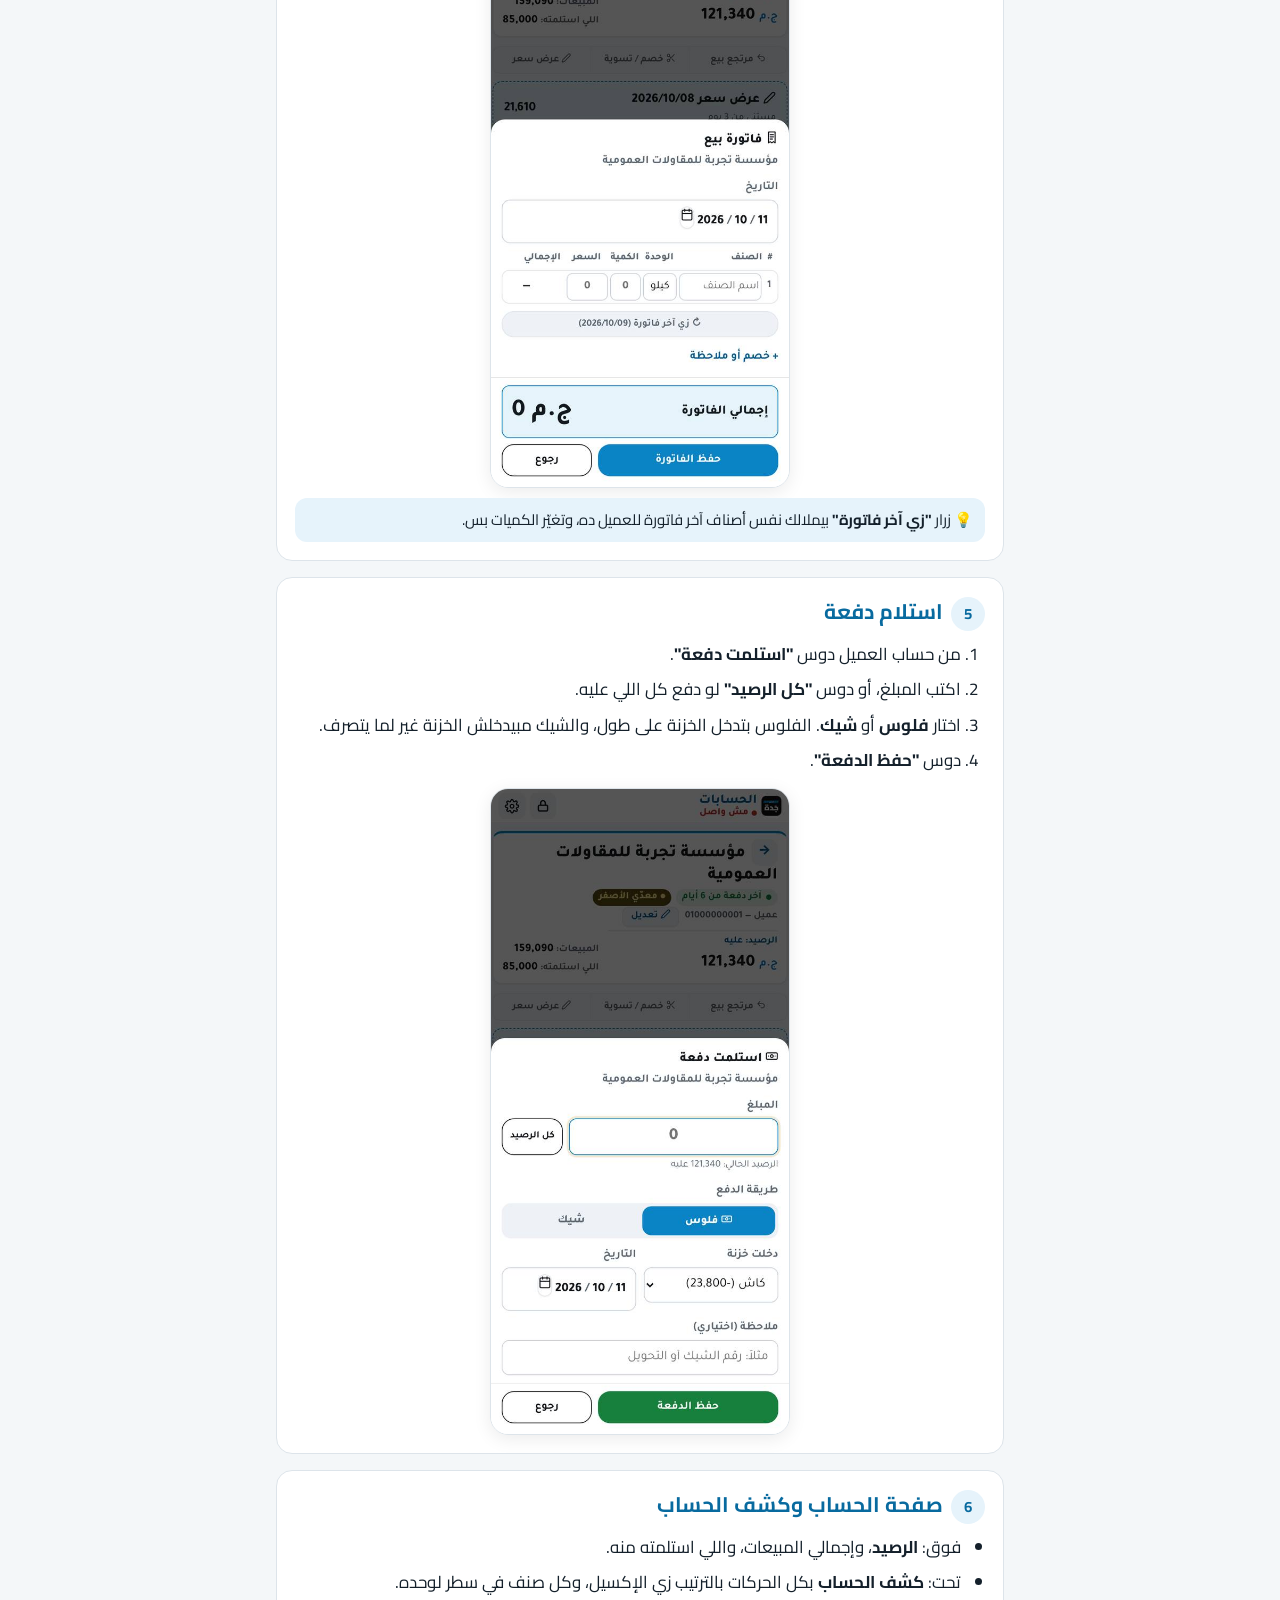
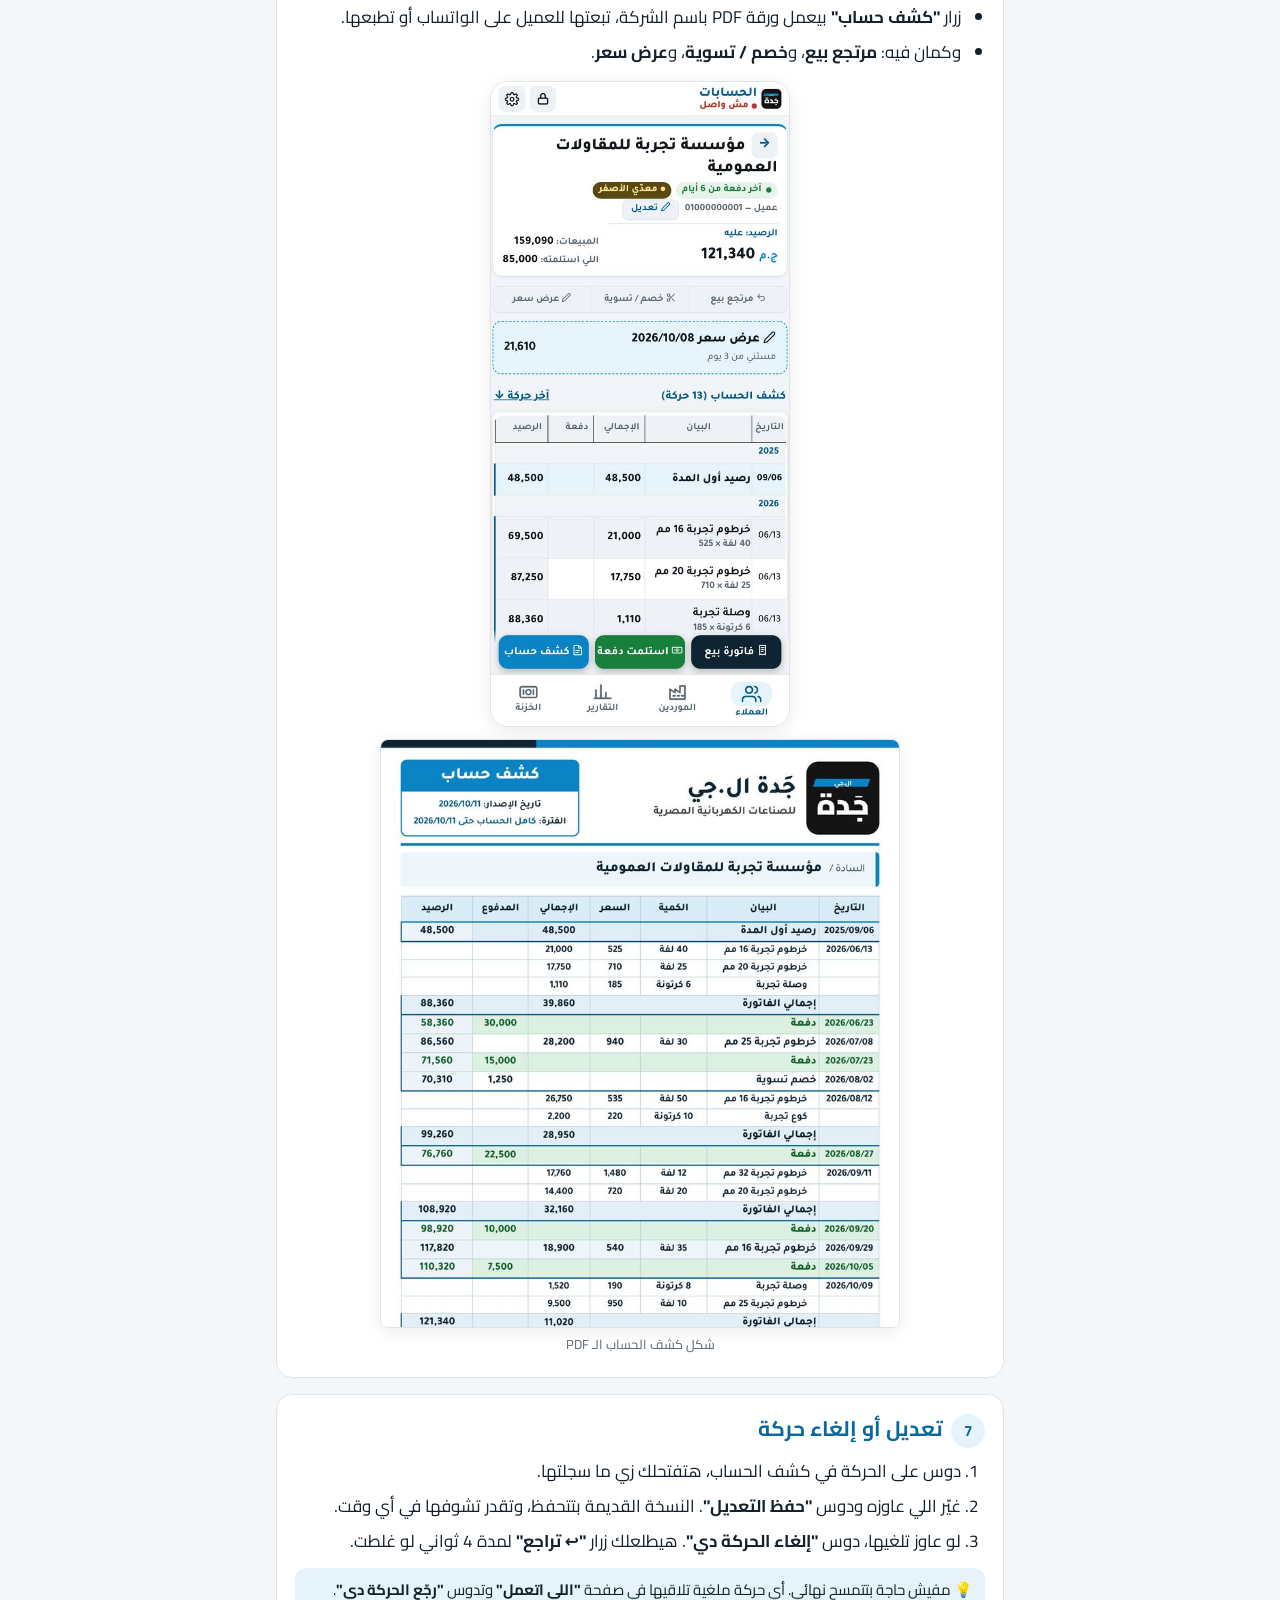
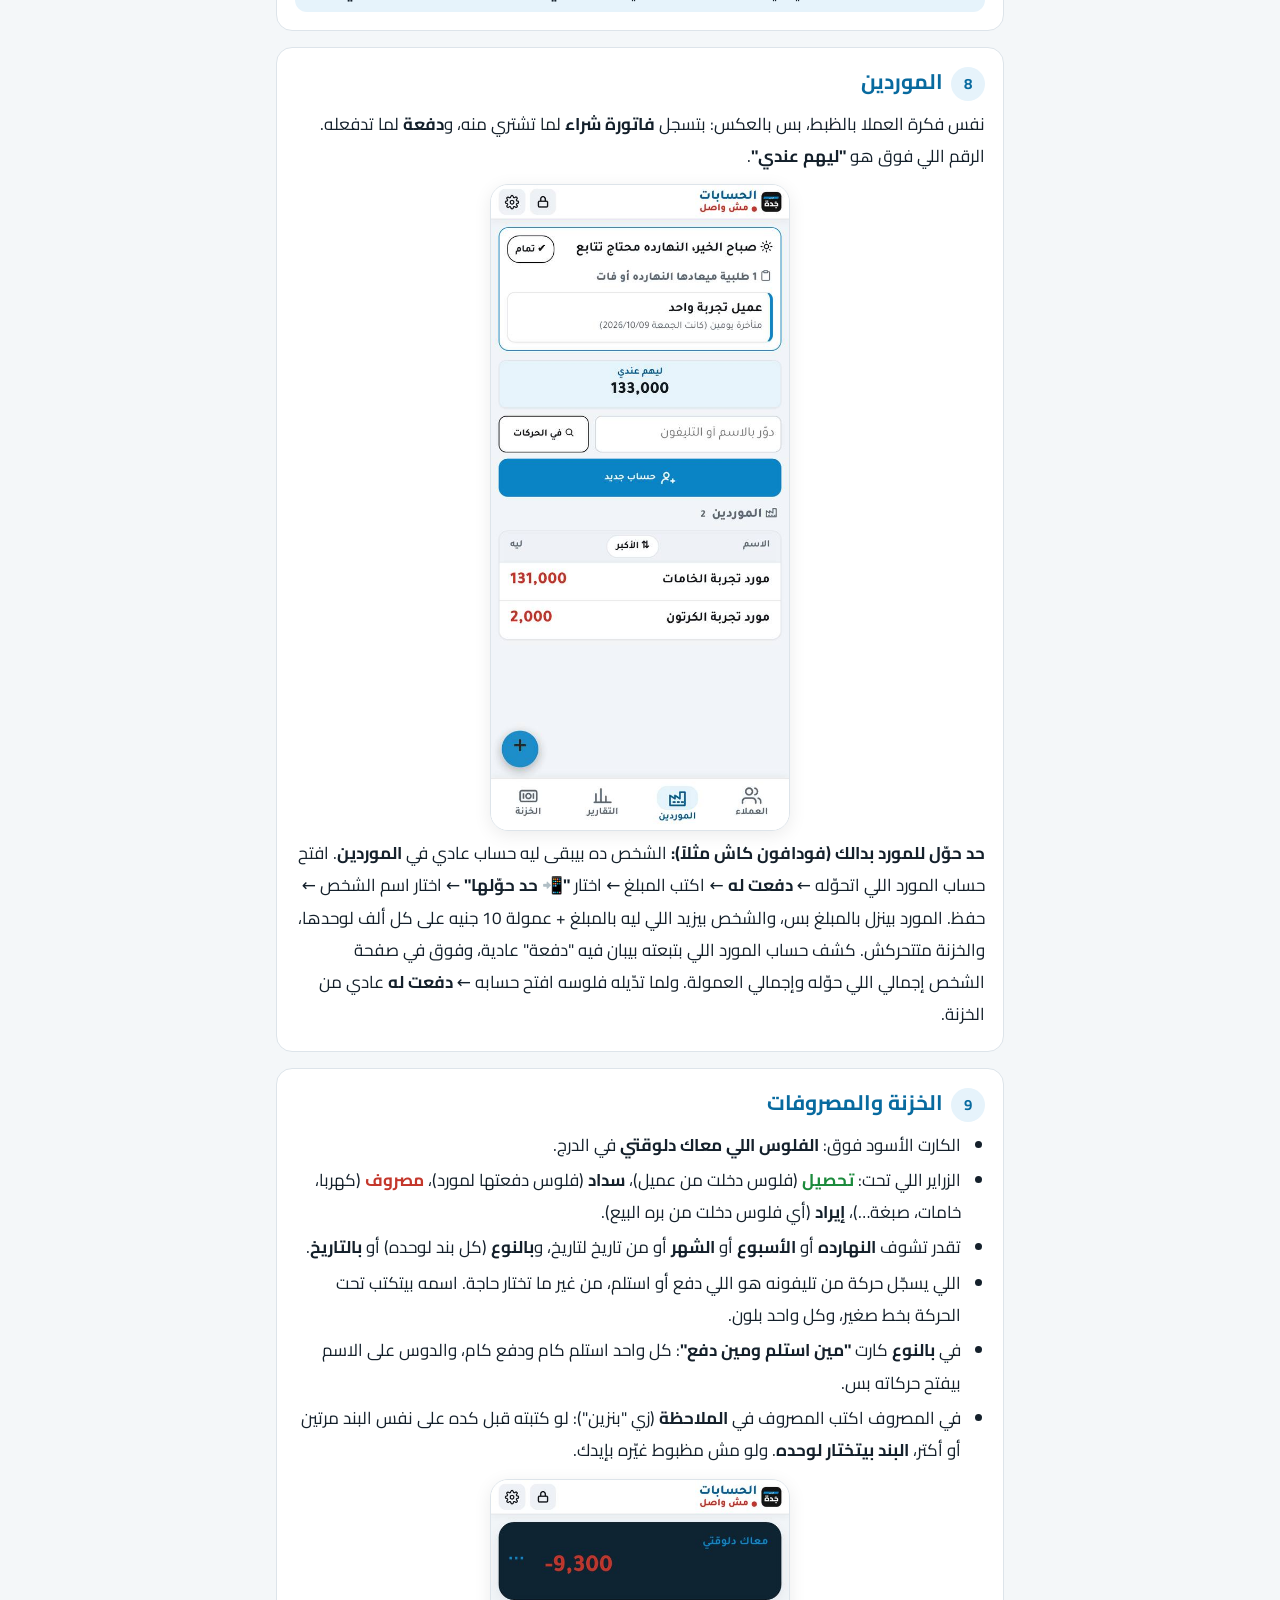
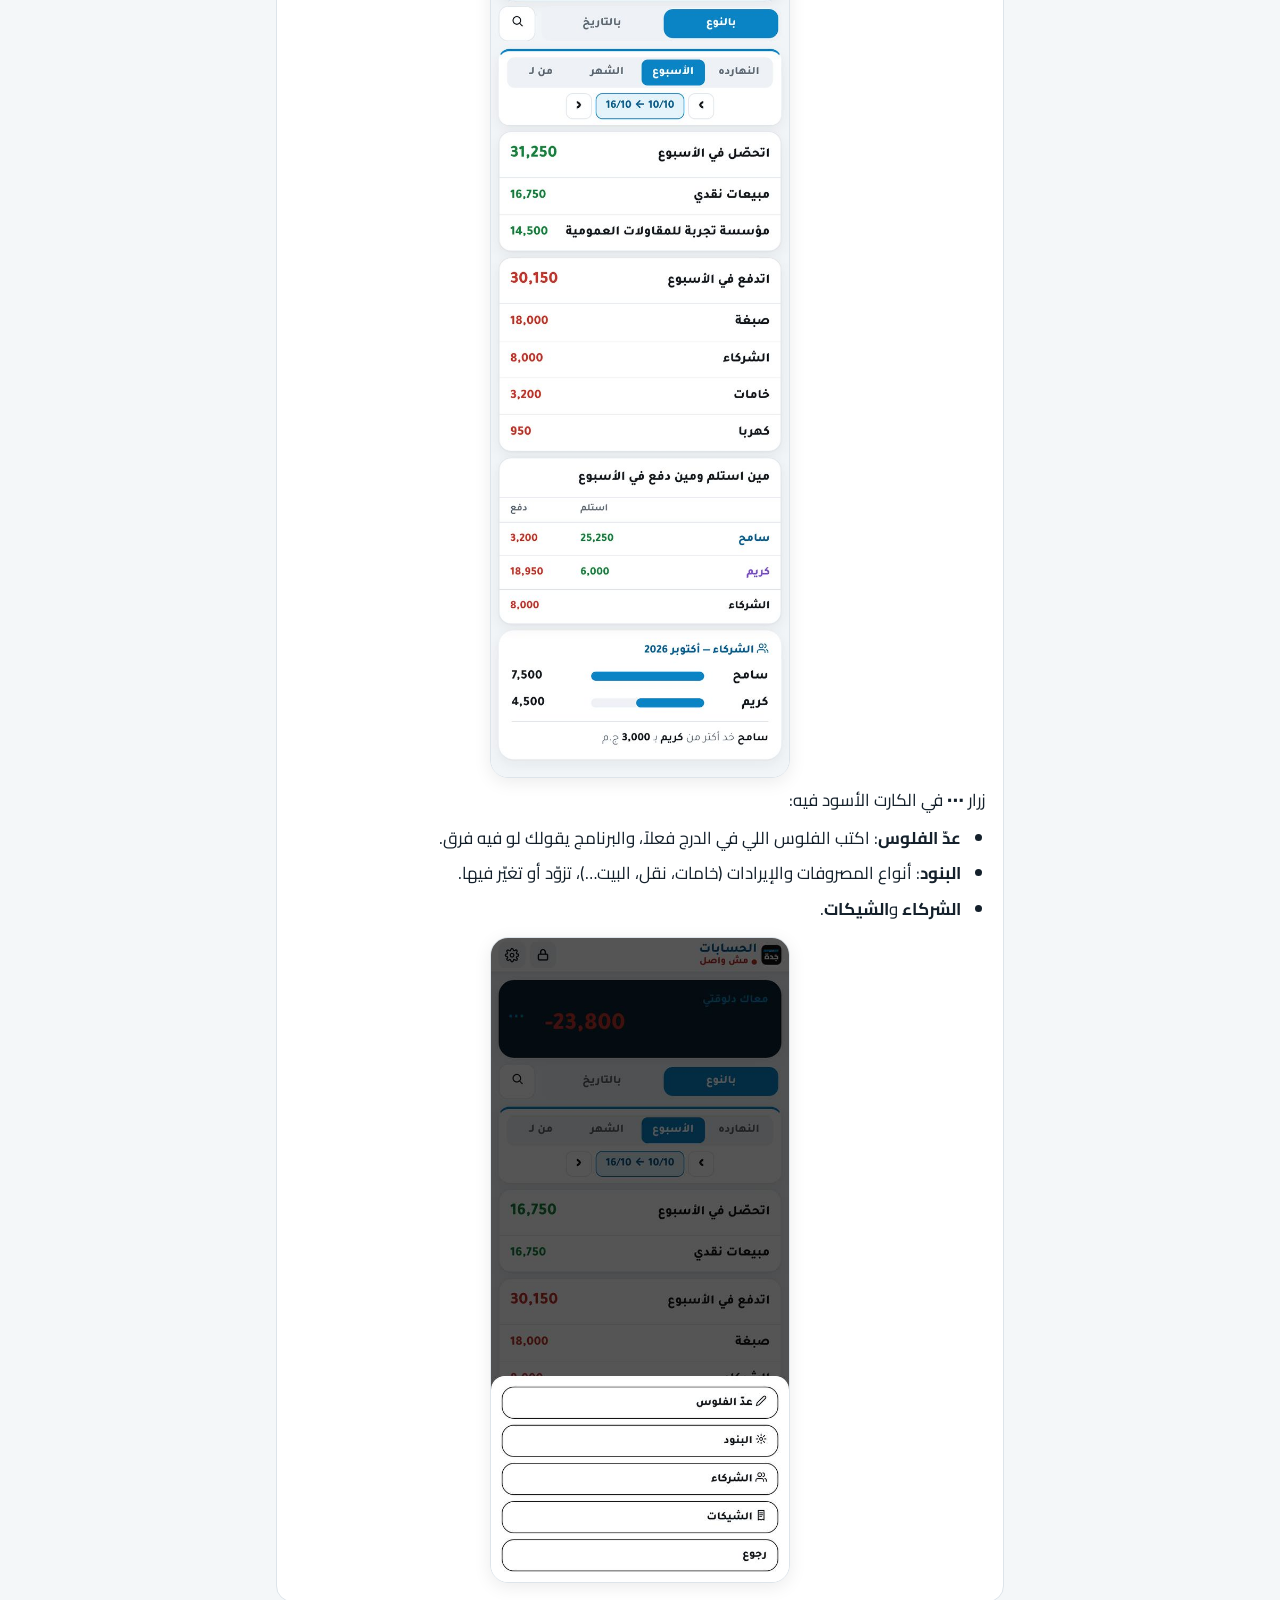
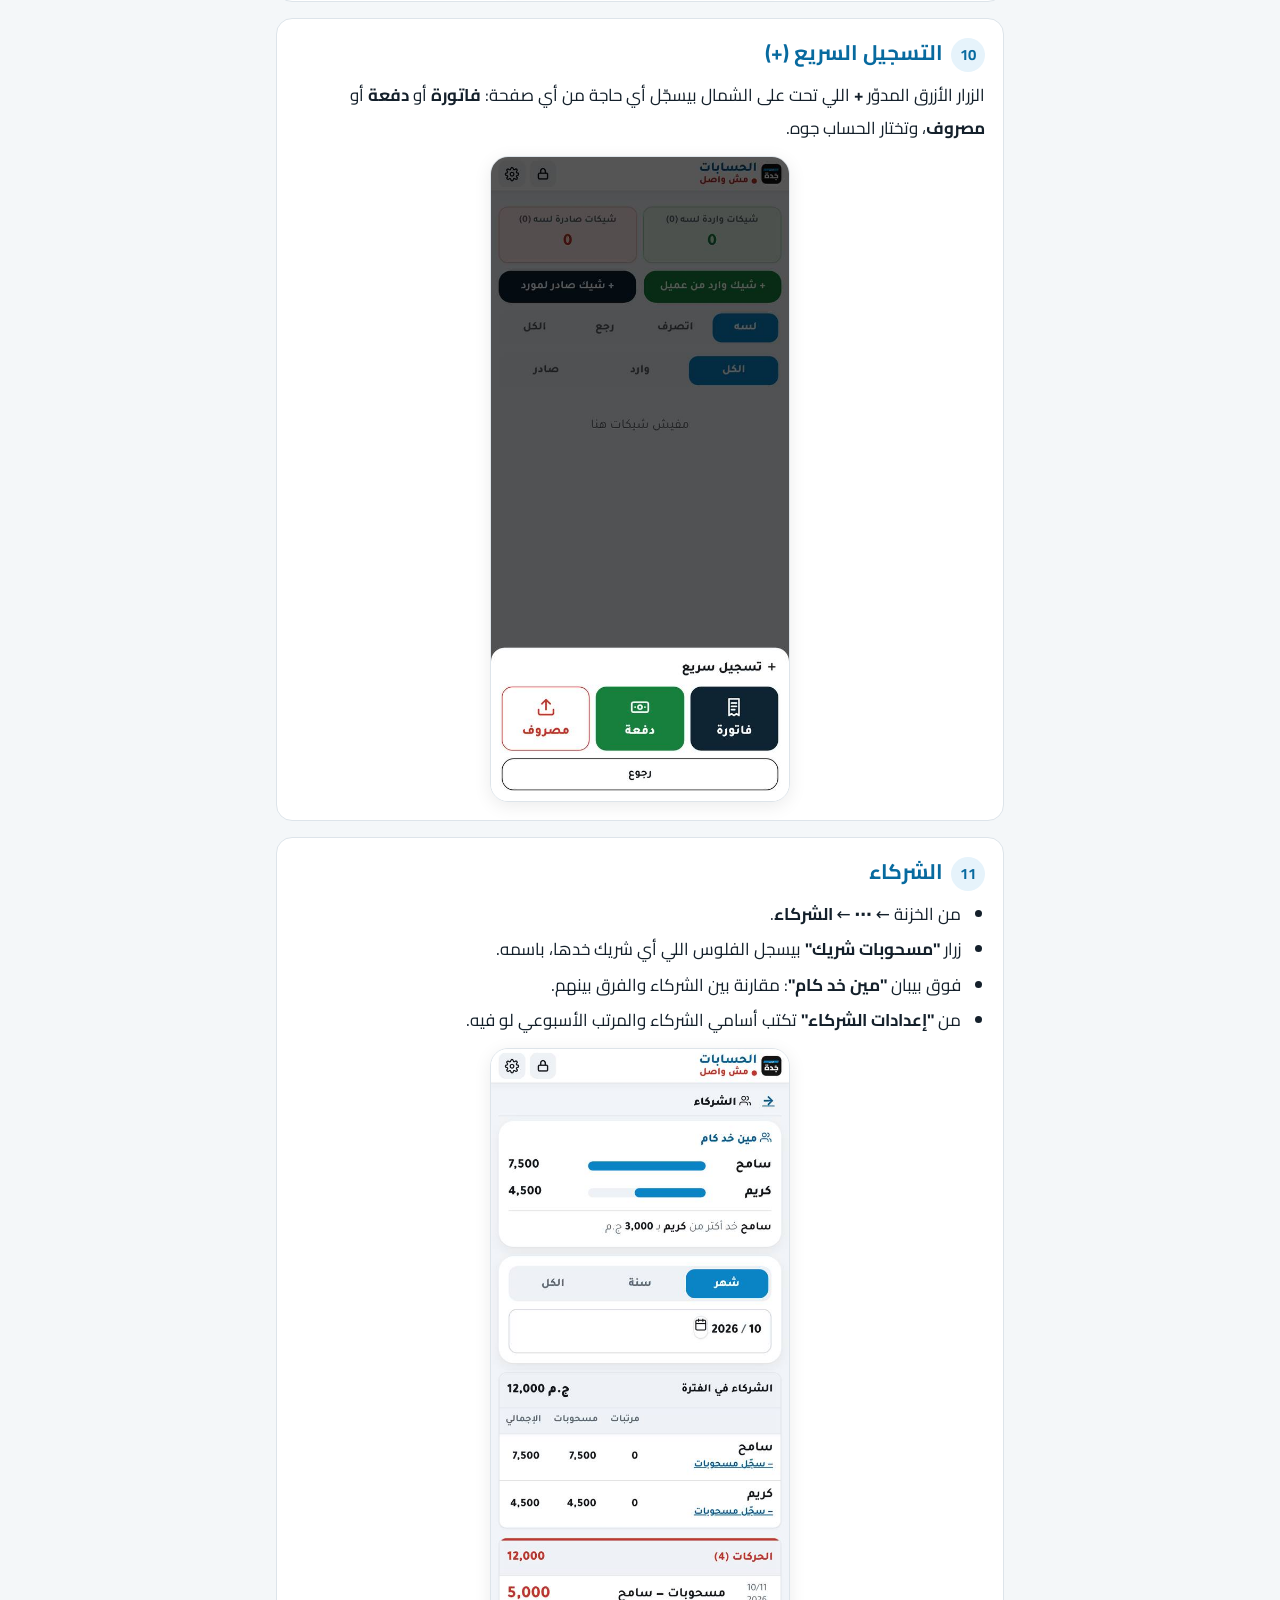
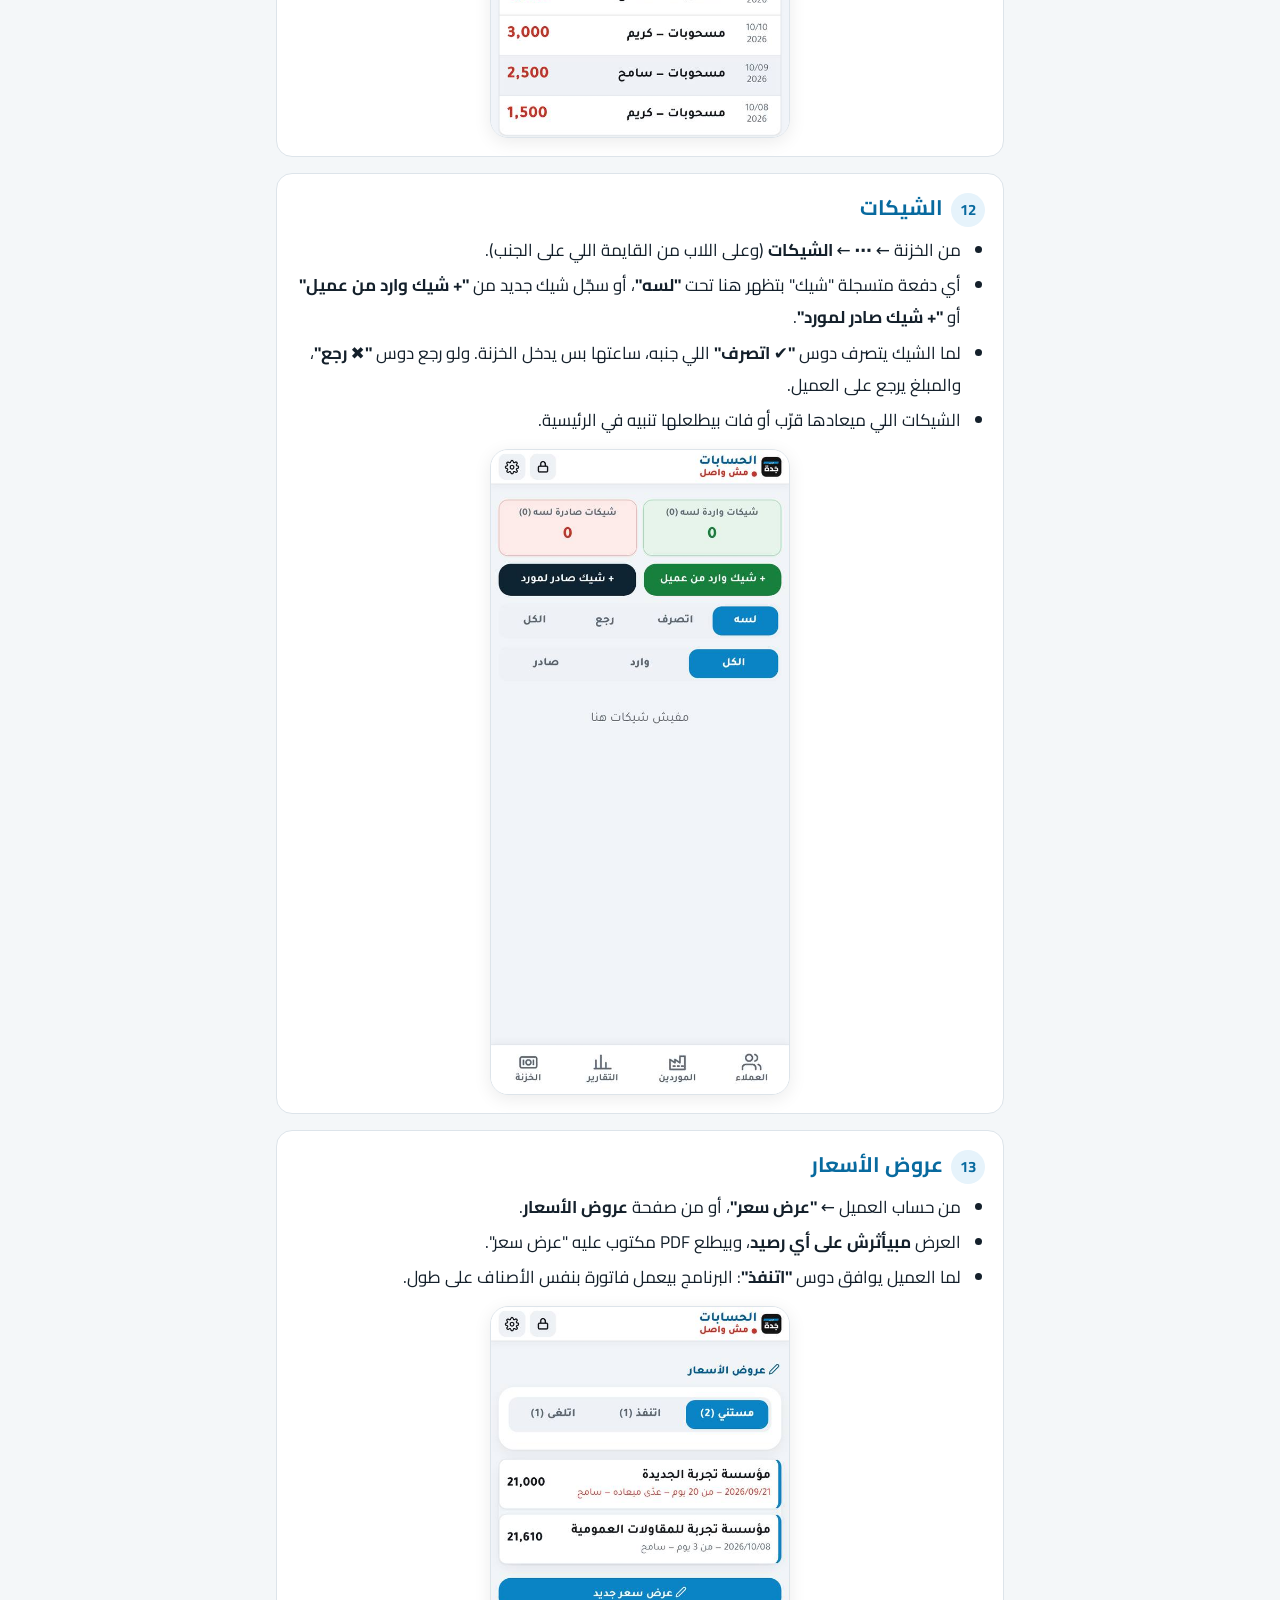
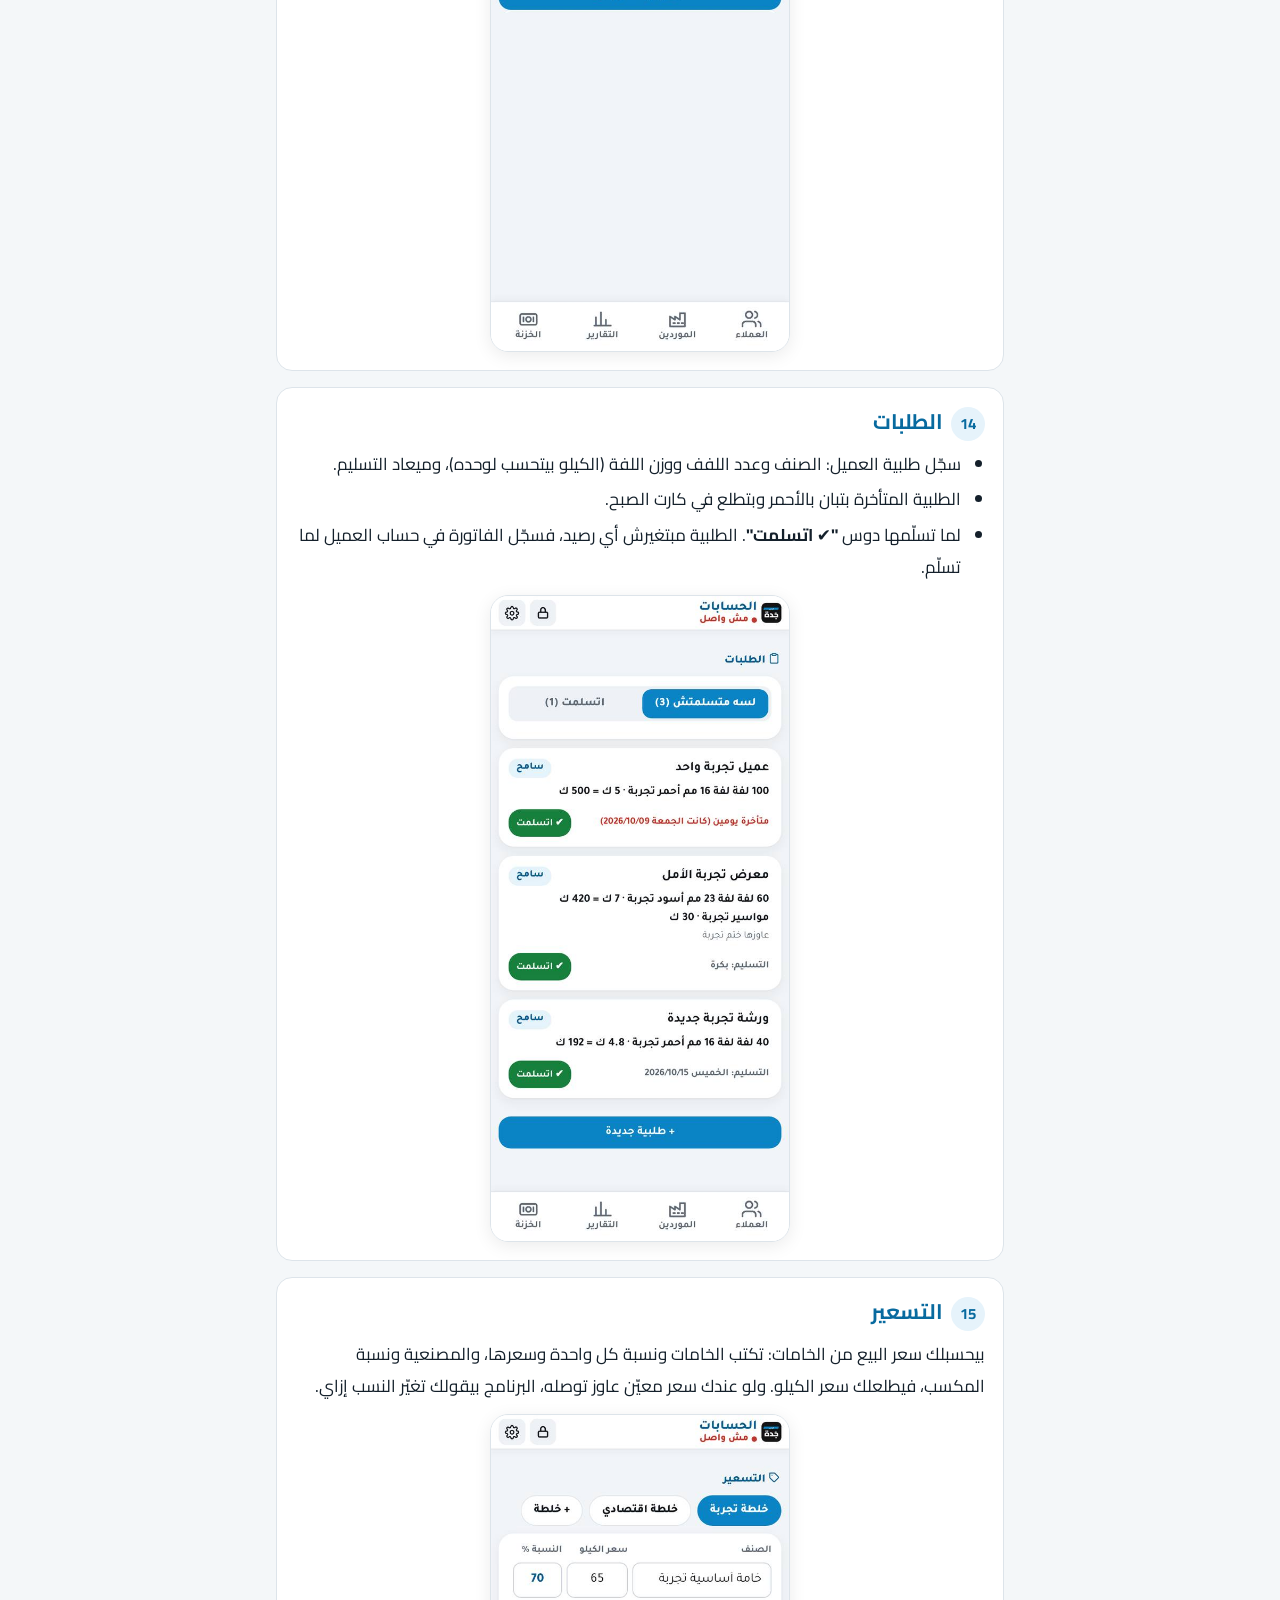
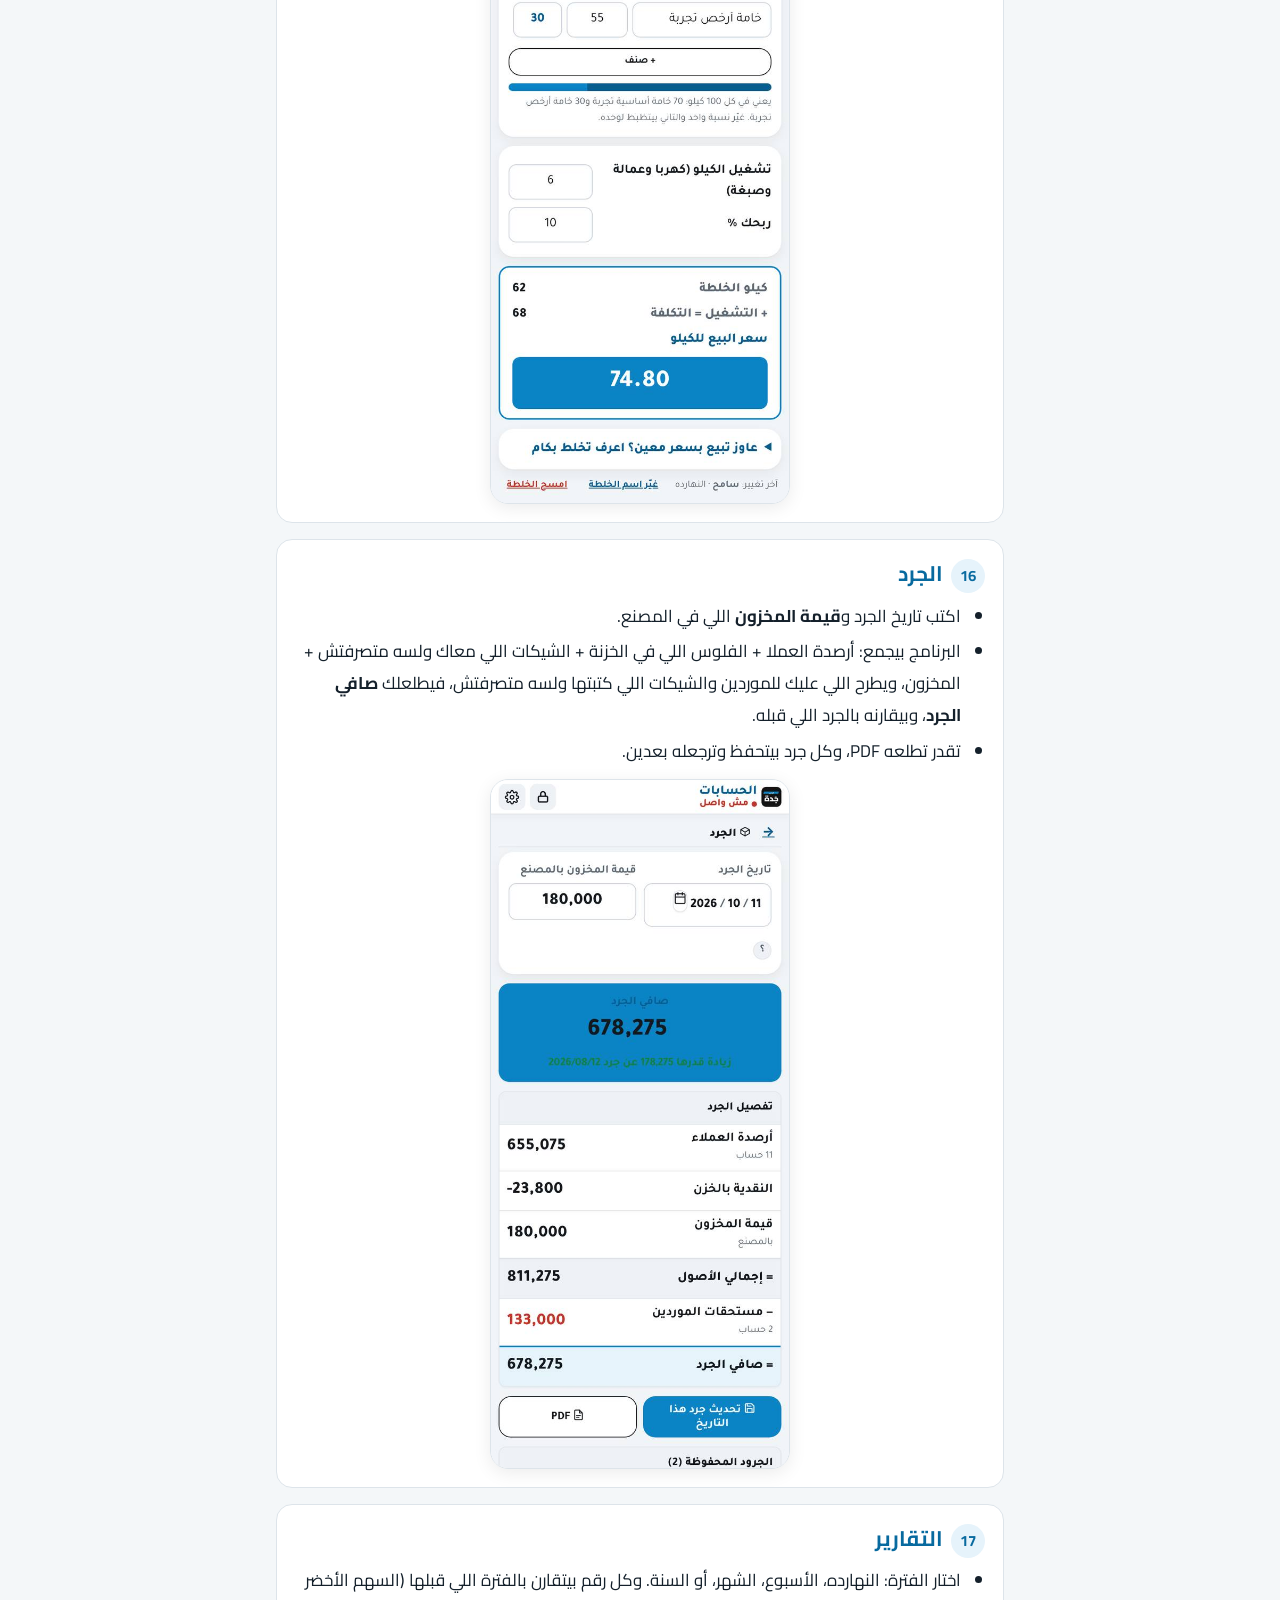
==== commit 788b36cf: "الجرد بيحسب الشيكات اللي لسه متصرفتش، تنبيه لما الخزنة تنزل تحت الصفر، تقرير الخزنة كروت على الموباي" ====
--- a/guide.html
+++ b/guide.html
@@ -257,7 +257,7 @@
   <h2><span>16</span>الجرد</h2>
   <ul class="st">
     <li>اكتب تاريخ الجرد و<b>قيمة المخزون</b> اللي في المصنع.</li>
-    <li>البرنامج بيجمع: أرصدة العملا + الفلوس اللي في الخزنة + المخزون، ويطرح اللي عليك للموردين، فيطلعلك <b>صافي الجرد</b>، وبيقارنه بالجرد اللي قبله.</li>
+    <li>البرنامج بيجمع: أرصدة العملا + الفلوس اللي في الخزنة + الشيكات اللي معاك ولسه متصرفتش + المخزون، ويطرح اللي عليك للموردين والشيكات اللي كتبتها ولسه متصرفتش، فيطلعلك <b>صافي الجرد</b>، وبيقارنه بالجرد اللي قبله.</li>
     <li>تقدر تطلعه PDF، وكل جرد بيتحفظ وترجعله بعدين.</li>
   </ul>
   <img class="shot" src="guide/jrd.jpg" alt="الجرد" loading="lazy">
